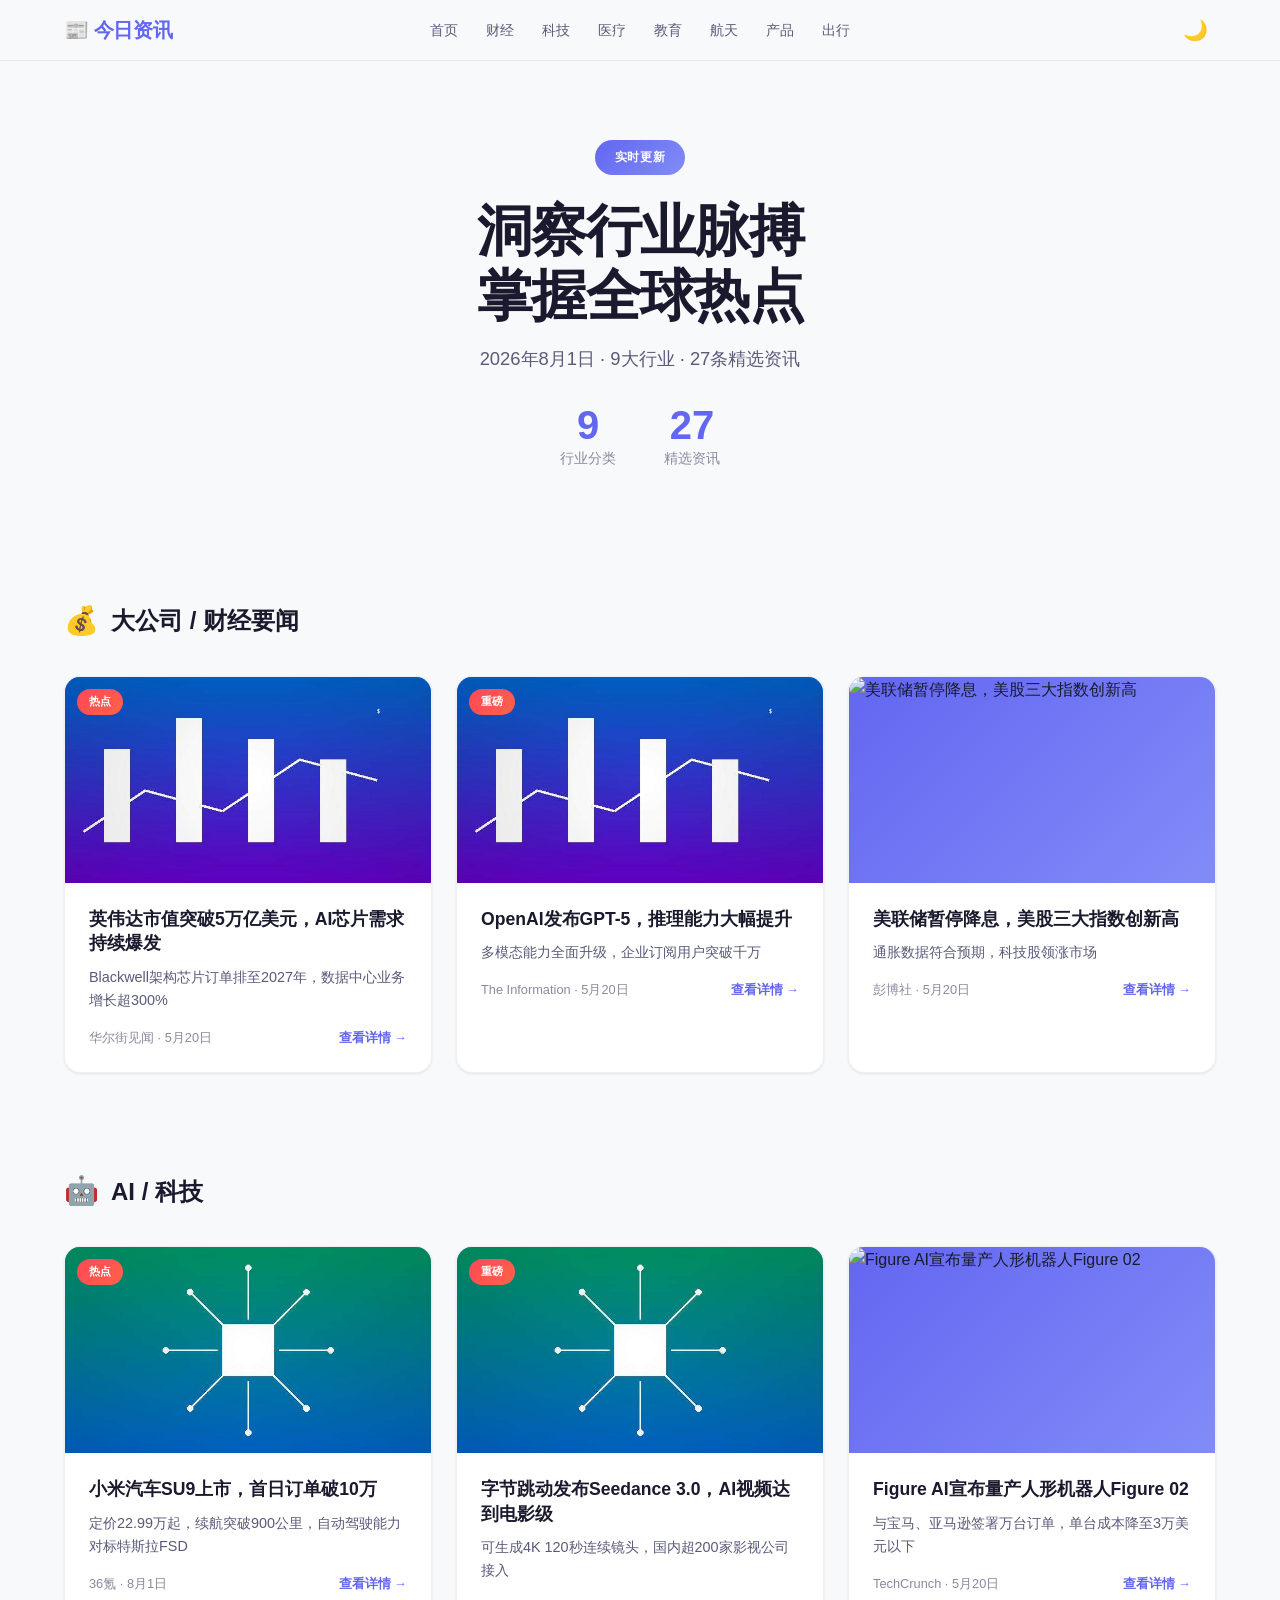
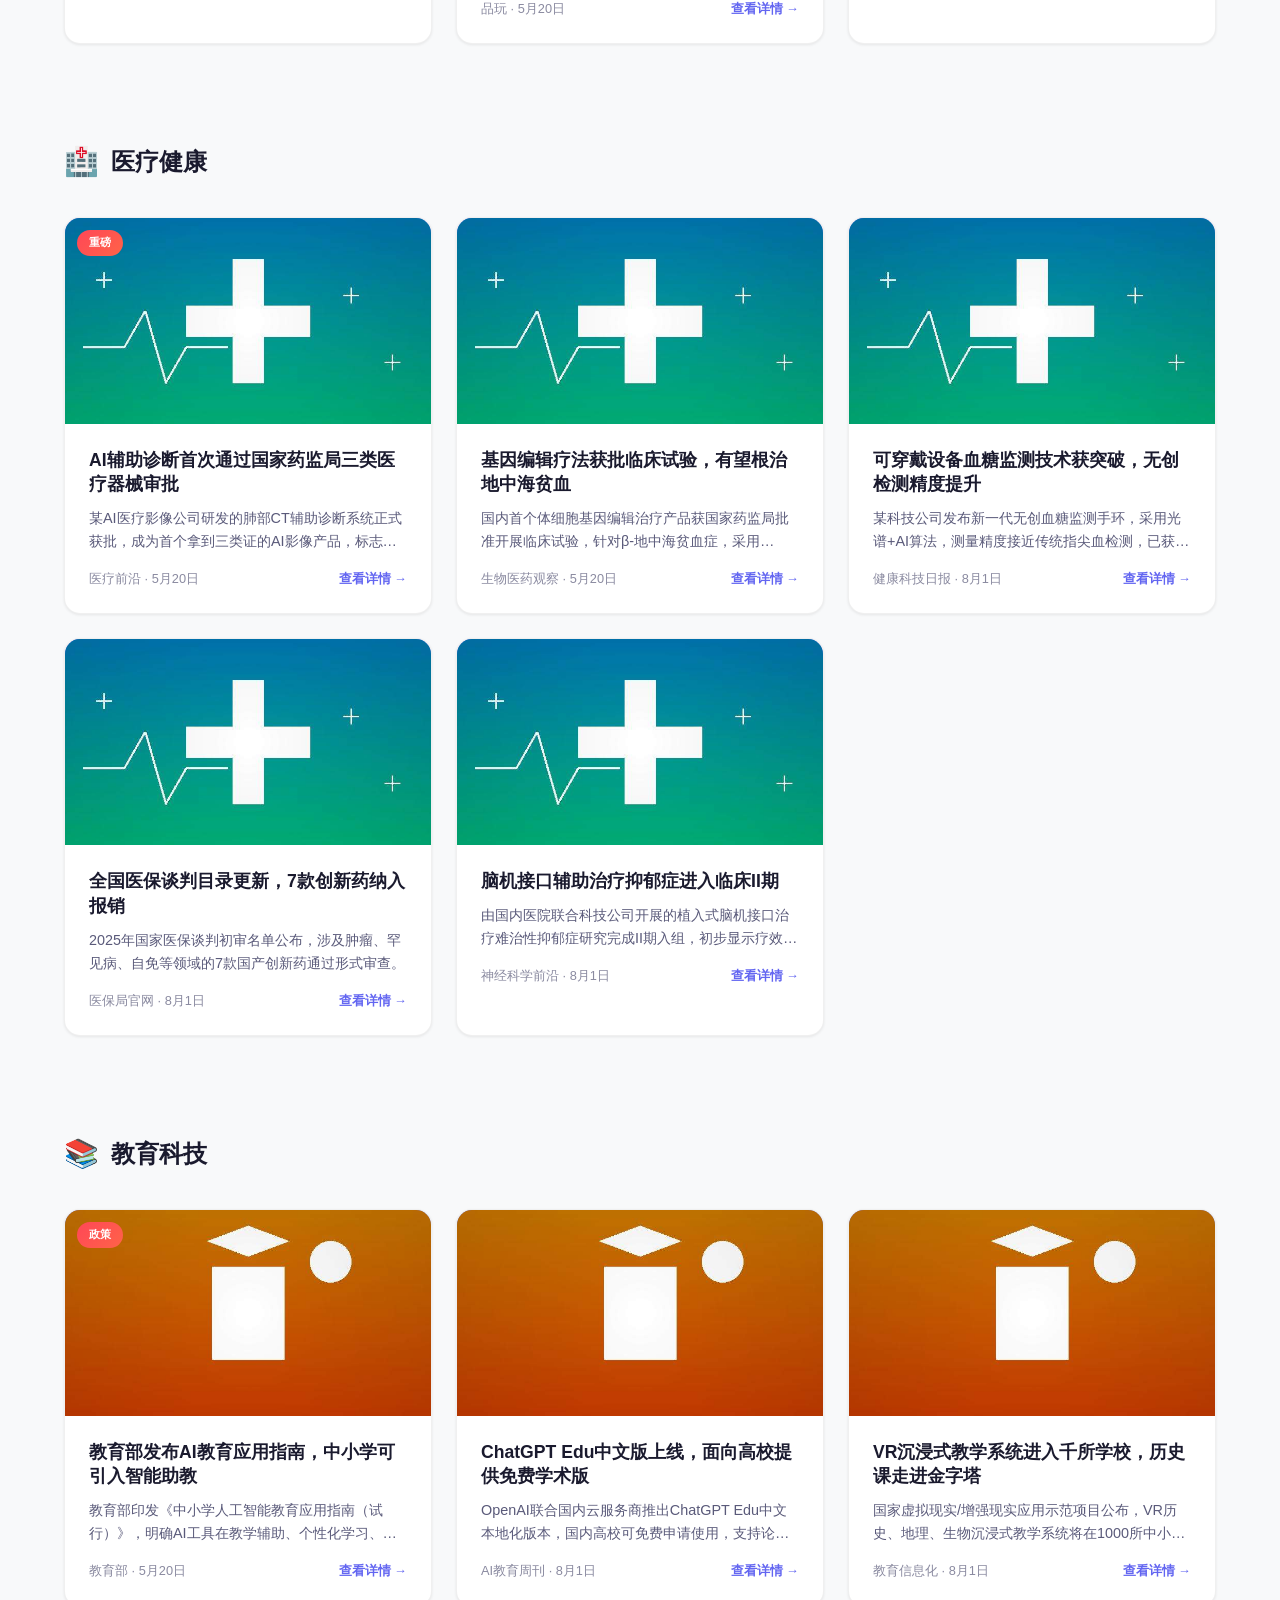
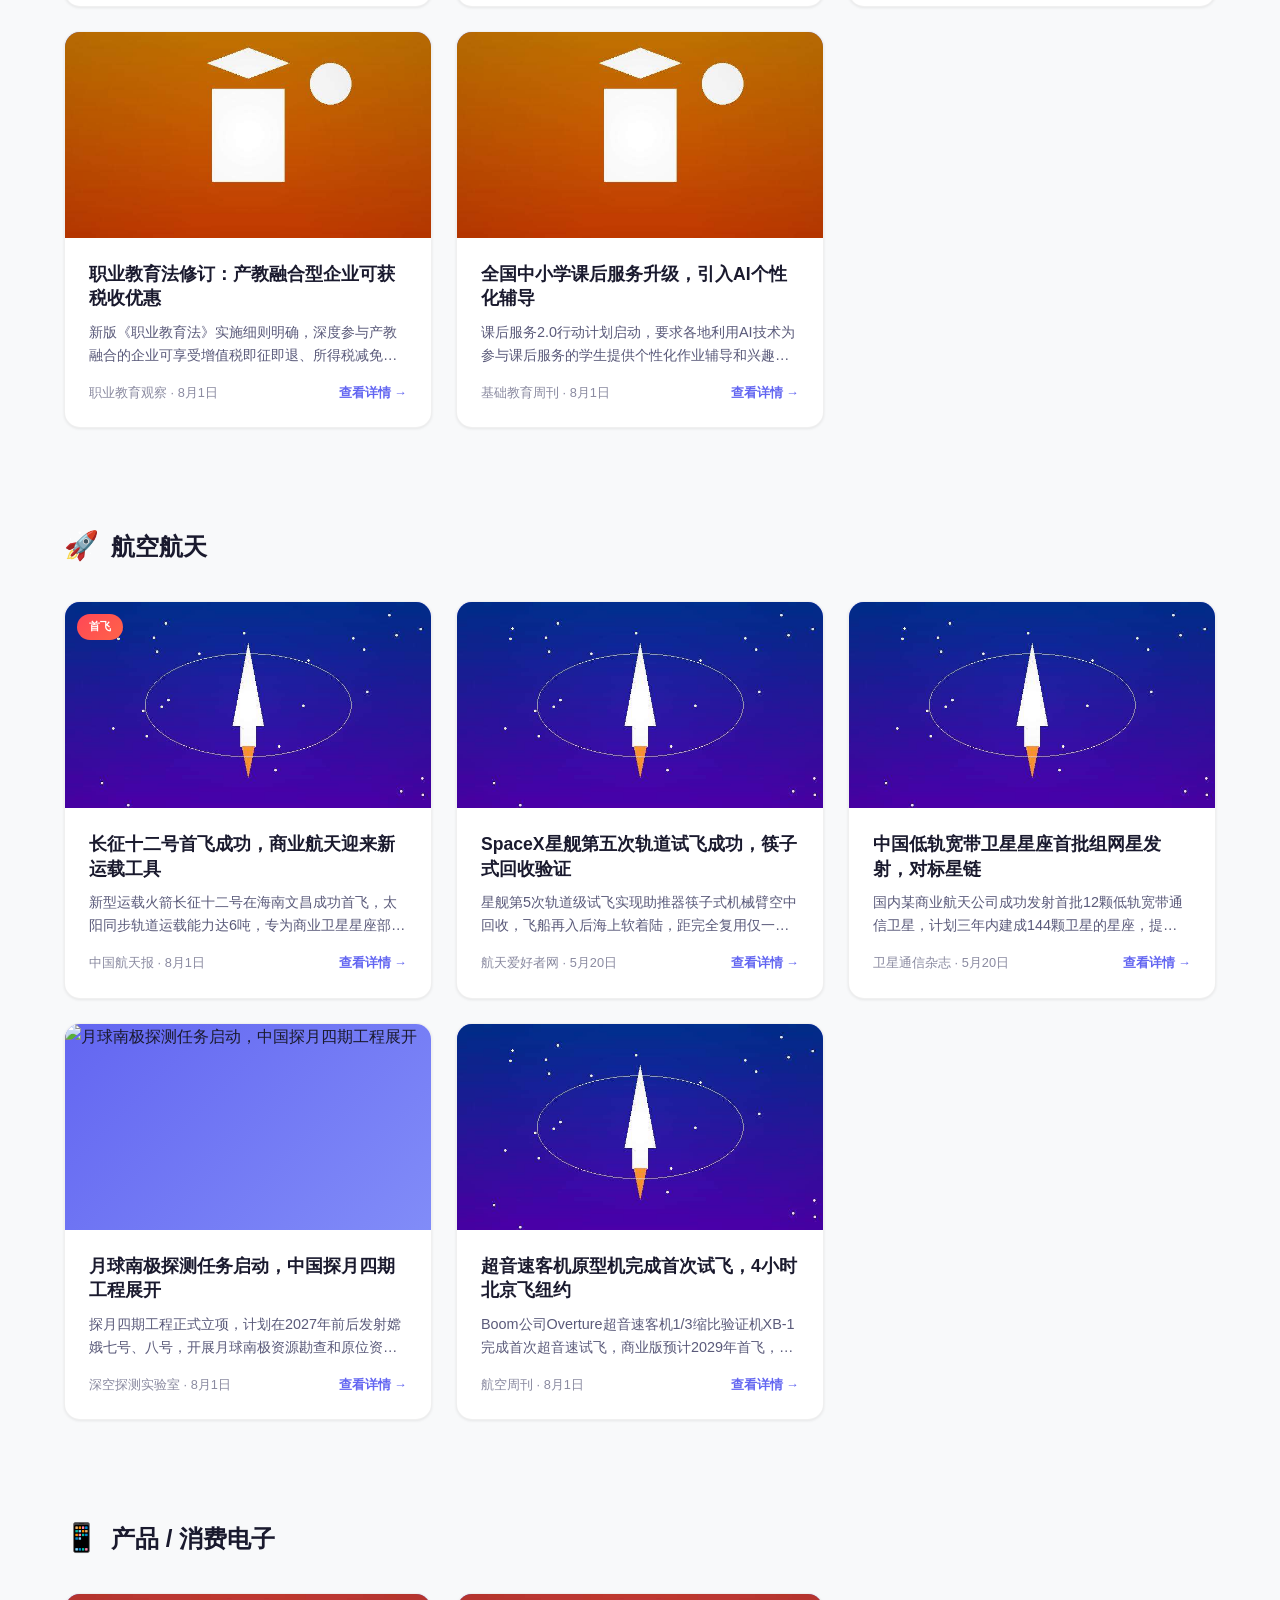
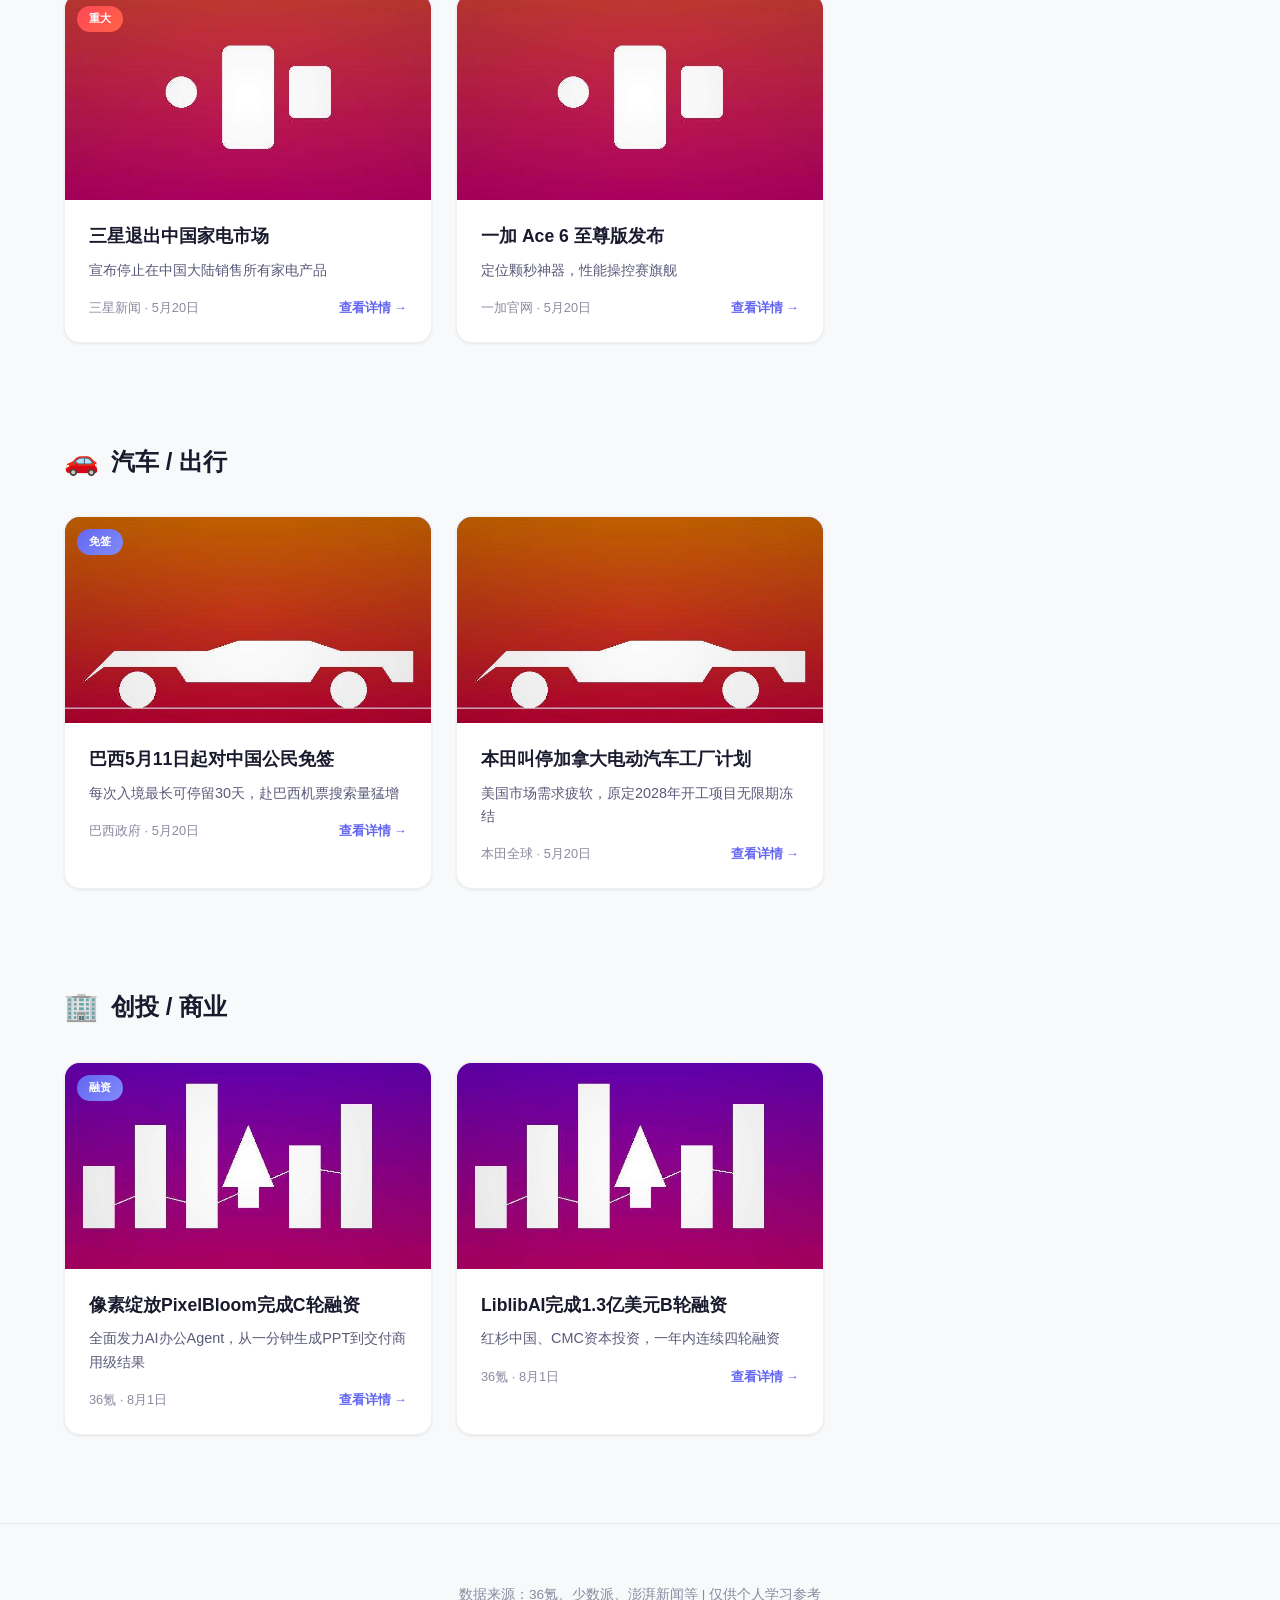
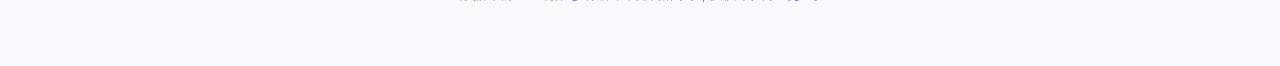
==== index.html @ a53b81b6 "📰 Auto-update: 2026-08-01 daily news" ====
<!DOCTYPE html>
<html lang="zh-CN">
<head>
<meta charset="UTF-8">
<meta name="viewport" content="width=device-width, initial-scale=1.0">
<meta http-equiv="Cache-Control" content="no-cache">
<title>今日资讯 v10.0 - Daily News</title>
<style>

* { margin: 0; padding: 0; box-sizing: border-box; }
:root { --bg: #f8f9fa; --surface: #ffffff; --text: #1a1a2e; --text-secondary: #5a5a7a; --text-muted: #8a8aa0; --accent: #6366f1; --accent-light: #818cf8; --border: rgba(0,0,0,0.06); --shadow: 0 1px 3px rgba(0,0,0,0.08); --shadow-lg: 0 10px 40px rgba(0,0,0,0.12); --radius: 16px; }
.dark { --bg: #0f0f1a; --surface: #1a1a2e; --text: #e8e8f0; --text-secondary: #a0a0b8; --text-muted: #707090; --accent: #818cf8; --accent-light: #a5b4fc; --border: rgba(255,255,255,0.06); --shadow: 0 1px 3px rgba(0,0,0,0.3); --shadow-lg: 0 10px 40px rgba(0,0,0,0.4); }
body { font-family: -apple-system, BlinkMacSystemFont, "Segoe UI", Roboto, "Helvetica Neue", sans-serif; background: var(--bg); color: var(--text); line-height: 1.6; transition: background 0.3s, color 0.3s; }

/* Navbar */
.navbar { position: fixed; top: 0; left: 0; right: 0; background: rgba(248,249,250,0.9); backdrop-filter: blur(20px); border-bottom: 1px solid var(--border); z-index: 1000; }
.dark .navbar { background: rgba(15,15,26,0.9); }
.nav-inner { max-width: 1200px; margin: 0 auto; display: flex; align-items: center; justify-content: center; height: 60px; padding: 0 24px; position: relative; }
.logo { position: absolute; left: 24px; font-size: 1.25rem; font-weight: 800; color: var(--accent); letter-spacing: -0.02em; }
.nav-links { display: flex; gap: 28px; align-items: center; }
.nav-links a { color: var(--text-secondary); text-decoration: none; font-size: 0.875rem; font-weight: 500; white-space: nowrap; transition: color 0.2s; position: relative; }
.nav-links a:hover { color: var(--accent); }
.nav-links a::after { content: ''; position: absolute; bottom: -6px; left: 50%; transform: translateX(-50%); width: 0; height: 2px; background: var(--accent); border-radius: 1px; transition: width 0.3s; }
.nav-links a:hover::after { width: 100%; }
.theme-btn { position: absolute; right: 24px; background: none; border: none; font-size: 1.25rem; cursor: pointer; padding: 8px; border-radius: 50%; transition: transform 0.2s, background 0.2s; }
.theme-btn:hover { transform: scale(1.1); background: var(--border); }

/* Hero */
.hero { padding: 140px 24px 80px; text-align: center; max-width: 800px; margin: 0 auto; }
.hero-badge { display: inline-block; padding: 8px 20px; background: linear-gradient(135deg, var(--accent), var(--accent-light)); color: white; font-size: 0.75rem; font-weight: 700; border-radius: 100px; margin-bottom: 24px; letter-spacing: 0.05em; }
.hero h1 { font-size: clamp(2.2rem, 5vw, 3.5rem); font-weight: 800; line-height: 1.15; margin-bottom: 16px; letter-spacing: -0.03em; }
.hero p { color: var(--text-secondary); font-size: 1.15rem; max-width: 500px; margin: 0 auto 32px; }
.hero-stats { display: flex; justify-content: center; gap: 48px; }
.stat { text-align: center; }
.stat-number { display: block; font-size: 2.5rem; font-weight: 800; color: var(--accent); line-height: 1; }
.stat-label { font-size: 0.875rem; color: var(--text-muted); margin-top: 4px; }

/* Sections */
.news-section { max-width: 1200px; margin: 0 auto; padding: 48px 24px; }
.section-header { display: flex; align-items: center; gap: 12px; margin-bottom: 32px; }
.section-icon { font-size: 1.75rem; }
.section-header h2 { font-size: 1.5rem; font-weight: 700; color: var(--text); }

/* Grid */
.news-grid { display: grid; grid-template-columns: repeat(auto-fill, minmax(340px, 1fr)); gap: 24px; }
@media (max-width: 768px) { .news-grid { grid-template-columns: 1fr; } }

/* Cards */
.news-card { background: var(--surface); border-radius: var(--radius); overflow: hidden; box-shadow: var(--shadow); border: 1px solid var(--border); transition: transform 0.3s ease, box-shadow 0.3s ease; cursor: pointer; }
.news-card:hover { transform: translateY(-6px); box-shadow: var(--shadow-lg); }
.card-image-wrapper { position: relative; width: 100%; height: 0; padding-bottom: 56.25%; overflow: hidden; background: linear-gradient(135deg, var(--accent), var(--accent-light)); }
.card-image { position: absolute; top: 0; left: 0; width: 100%; height: 100%; object-fit: cover; object-position: center; transition: transform 0.5s ease; }
.news-card:hover .card-image { transform: scale(1.05); }
.card-badge { position: absolute; top: 12px; left: 12px; padding: 4px 12px; background: linear-gradient(135deg, #ff4757, #ff6348); color: white; font-size: 0.7rem; font-weight: 700; border-radius: 100px; z-index: 2; }
.card-badge.hot { background: linear-gradient(135deg, #ff4757, #ff6348); }
.card-badge.new { background: linear-gradient(135deg, var(--accent), var(--accent-light)); }
.card-body { padding: 24px; }
.card-body h3 { font-size: 1.1rem; font-weight: 700; line-height: 1.4; margin-bottom: 10px; color: var(--text); }
.card-body p { font-size: 0.9rem; color: var(--text-secondary); line-height: 1.6; margin-bottom: 16px; display: -webkit-box; -webkit-line-clamp: 2; -webkit-box-orient: vertical; overflow: hidden; }
.card-meta { display: flex; justify-content: space-between; align-items: center; font-size: 0.8rem; color: var(--text-muted); }
.card-link { color: var(--accent); font-weight: 600; }

/* Modal */
.modal-overlay { display: none; position: fixed; top: 0; left: 0; right: 0; bottom: 0; background: rgba(0,0,0,0.5); backdrop-filter: blur(12px); z-index: 2000; align-items: center; justify-content: center; padding: 24px; opacity: 0; transition: opacity 0.3s; }
.modal-overlay.active { display: flex; opacity: 1; }
.modal-box { background: var(--surface); border-radius: 24px; max-width: 720px; width: 100%; max-height: 90vh; overflow-y: auto; position: relative; box-shadow: 0 25px 80px rgba(0,0,0,0.3); transform: scale(0.95); transition: transform 0.3s; }
.modal-overlay.active .modal-box { transform: scale(1); }
.modal-close { position: absolute; top: 20px; right: 20px; width: 44px; height: 44px; border-radius: 50%; background: rgba(255,255,255,0.9); border: none; font-size: 1.25rem; cursor: pointer; z-index: 10; display: flex; align-items: center; justify-content: center; color: #333; box-shadow: 0 2px 8px rgba(0,0,0,0.15); transition: transform 0.2s; }
.modal-close:hover { transform: rotate(90deg); }
.modal-img { width: 100%; height: 320px; object-fit: cover; object-position: center; border-radius: 24px 24px 0 0; display: block; }
.modal-body { padding: 40px; }
.modal-body h2 { font-size: 1.6rem; font-weight: 800; line-height: 1.3; margin-bottom: 12px; color: var(--text); }
.modal-body .meta { color: var(--text-muted); margin-bottom: 24px; font-size: 0.9rem; }
.modal-body .content { line-height: 1.9; color: var(--text-secondary); font-size: 1rem; }
.modal-body .content p { margin-bottom: 16px; }
@media (max-width: 768px) { .modal-body { padding: 24px; } .modal-img { height: 220px; } .modal-box { border-radius: 20px; } }

/* Footer */
.footer { text-align: center; padding: 60px 24px; color: var(--text-muted); font-size: 0.85rem; border-top: 1px solid var(--border); margin-top: 40px; }

/* Mobile */
@media (max-width: 768px) {
  .nav-inner { padding: 0 16px; }
  .logo { left: 16px; font-size: 1.1rem; }
  .theme-btn { right: 16px; }
  .nav-links { gap: 16px; }
  .nav-links a { font-size: 0.8rem; }
  .hero { padding: 120px 16px 60px; }
  .hero-stats { gap: 32px; }
  .news-section { padding: 32px 16px; }
}

</style>
</head>
<body>

<nav class="navbar">
  <div class="nav-inner">
    <div class="logo">📰 今日资讯</div>
    <div class="nav-links">
      <a href="#hero">首页</a>
      <a href="#finance">财经</a>
      <a href="#tech">科技</a>
      <a href="#medical">医疗</a>
      <a href="#education">教育</a>
      <a href="#aerospace">航天</a>
      <a href="#products">产品</a>
      <a href="#auto">出行</a>
    </div>
    <button class="theme-btn" id="themeBtn">🌙</button>
  </div>
</nav>

<section class="hero" id="hero">
  <div class="hero-badge">实时更新</div>
  <h1>洞察行业脉搏<br>掌握全球热点</h1>
  <p>2026年8月1日 · 9大行业 · 27条精选资讯</p>
  <div class="hero-stats">
    <div class="stat"><span class="stat-number">9</span><span class="stat-label">行业分类</span></div>
    <div class="stat"><span class="stat-number">27</span><span class="stat-label">精选资讯</span></div>
  </div>
</section>


<section id='finance' class='news-section'>
  <div class='section-header'>
    <span class='section-icon'>💰</span>
    <h2>大公司 / 财经要闻</h2>
  </div>
  <div class='news-grid' id='finance-grid'>
    
<article class='news-card featured' data-grid='finance-grid' data-index='0'>
  <div class='card-image-wrapper'>
    <img src='[data-uri]' alt="英伟达市值突破5万亿美元，AI芯片需求持续爆发" class='card-image' loading='lazy'>
    <div class='card-badge hot'>热点</div>
  </div>
  <div class='card-body'>
    <h3>英伟达市值突破5万亿美元，AI芯片需求持续爆发</h3>
    <p>Blackwell架构芯片订单排至2027年，数据中心业务增长超300%</p>
    <div class='card-meta'>
      <span>华尔街见闻 · 5月20日</span>
      <span class='card-link'>查看详情 →</span>
    </div>
  </div>
</article>

<article class='news-card' data-grid='finance-grid' data-index='1'>
  <div class='card-image-wrapper'>
    <img src='[data-uri]' alt="OpenAI发布GPT-5，推理能力大幅提升" class='card-image' loading='lazy'>
    <div class='card-badge hot'>重磅</div>
  </div>
  <div class='card-body'>
    <h3>OpenAI发布GPT-5，推理能力大幅提升</h3>
    <p>多模态能力全面升级，企业订阅用户突破千万</p>
    <div class='card-meta'>
      <span>The Information · 5月20日</span>
      <span class='card-link'>查看详情 →</span>
    </div>
  </div>
</article>

<article class='news-card' data-grid='finance-grid' data-index='2'>
  <div class='card-image-wrapper'>
    <img src='https://moyanxiweimei-1429576281.cos.ap-guangzhou.myqcloud.com/images/bmw_800.jpg' alt="美联储暂停降息，美股三大指数创新高" class='card-image' loading='lazy'>
    
  </div>
  <div class='card-body'>
    <h3>美联储暂停降息，美股三大指数创新高</h3>
    <p>通胀数据符合预期，科技股领涨市场</p>
    <div class='card-meta'>
      <span>彭博社 · 5月20日</span>
      <span class='card-link'>查看详情 →</span>
    </div>
  </div>
</article>
  </div>
</section>

<section id='tech' class='news-section'>
  <div class='section-header'>
    <span class='section-icon'>🤖</span>
    <h2>AI / 科技</h2>
  </div>
  <div class='news-grid' id='tech-grid'>
    
<article class='news-card featured' data-grid='tech-grid' data-index='0'>
  <div class='card-image-wrapper'>
    <img src='[data-uri]' alt="小米汽车SU9上市，首日订单破10万" class='card-image' loading='lazy'>
    <div class='card-badge hot'>热点</div>
  </div>
  <div class='card-body'>
    <h3>小米汽车SU9上市，首日订单破10万</h3>
    <p>定价22.99万起，续航突破900公里，自动驾驶能力对标特斯拉FSD</p>
    <div class='card-meta'>
      <span>36氪 · 8月1日</span>
      <span class='card-link'>查看详情 →</span>
    </div>
  </div>
</article>

<article class='news-card' data-grid='tech-grid' data-index='1'>
  <div class='card-image-wrapper'>
    <img src='[data-uri]' alt="字节跳动发布Seedance 3.0，AI视频达到电影级" class='card-image' loading='lazy'>
    <div class='card-badge hot'>重磅</div>
  </div>
  <div class='card-body'>
    <h3>字节跳动发布Seedance 3.0，AI视频达到电影级</h3>
    <p>可生成4K 120秒连续镜头，国内超200家影视公司接入</p>
    <div class='card-meta'>
      <span>品玩 · 5月20日</span>
      <span class='card-link'>查看详情 →</span>
    </div>
  </div>
</article>

<article class='news-card' data-grid='tech-grid' data-index='2'>
  <div class='card-image-wrapper'>
    <img src='https://moyanxiweimei-1429576281.cos.ap-guangzhou.myqcloud.com/images/robot_800.jpg' alt="Figure AI宣布量产人形机器人Figure 02" class='card-image' loading='lazy'>
    
  </div>
  <div class='card-body'>
    <h3>Figure AI宣布量产人形机器人Figure 02</h3>
    <p>与宝马、亚马逊签署万台订单，单台成本降至3万美元以下</p>
    <div class='card-meta'>
      <span>TechCrunch · 5月20日</span>
      <span class='card-link'>查看详情 →</span>
    </div>
  </div>
</article>
  </div>
</section>

<section id='medical' class='news-section'>
  <div class='section-header'>
    <span class='section-icon'>🏥</span>
    <h2>医疗健康</h2>
  </div>
  <div class='news-grid' id='medical-grid'>
    
<article class='news-card featured' data-grid='medical-grid' data-index='0'>
  <div class='card-image-wrapper'>
    <img src='[data-uri]' alt="AI辅助诊断首次通过国家药监局三类医疗器械审批" class='card-image' loading='lazy'>
    <div class='card-badge hot'>重磅</div>
  </div>
  <div class='card-body'>
    <h3>AI辅助诊断首次通过国家药监局三类医疗器械审批</h3>
    <p>某AI医疗影像公司研发的肺部CT辅助诊断系统正式获批，成为首个拿到三类证的AI影像产品，标志着AI医疗进入商业化新阶段。</p>
    <div class='card-meta'>
      <span>医疗前沿 · 5月20日</span>
      <span class='card-link'>查看详情 →</span>
    </div>
  </div>
</article>

<article class='news-card' data-grid='medical-grid' data-index='1'>
  <div class='card-image-wrapper'>
    <img src='[data-uri]' alt="基因编辑疗法获批临床试验，有望根治地中海贫血" class='card-image' loading='lazy'>
    
  </div>
  <div class='card-body'>
    <h3>基因编辑疗法获批临床试验，有望根治地中海贫血</h3>
    <p>国内首个体细胞基因编辑治疗产品获国家药监局批准开展临床试验，针对β-地中海贫血症，采用CRISPR-Cas9技术编辑患者自体造血干细胞。</p>
    <div class='card-meta'>
      <span>生物医药观察 · 5月20日</span>
      <span class='card-link'>查看详情 →</span>
    </div>
  </div>
</article>

<article class='news-card' data-grid='medical-grid' data-index='2'>
  <div class='card-image-wrapper'>
    <img src='[data-uri]' alt="可穿戴设备血糖监测技术获突破，无创检测精度提升" class='card-image' loading='lazy'>
    
  </div>
  <div class='card-body'>
    <h3>可穿戴设备血糖监测技术获突破，无创检测精度提升</h3>
    <p>某科技公司发布新一代无创血糖监测手环，采用光谱+AI算法，测量精度接近传统指尖血检测，已获CE认证。</p>
    <div class='card-meta'>
      <span>健康科技日报 · 8月1日</span>
      <span class='card-link'>查看详情 →</span>
    </div>
  </div>
</article>

<article class='news-card' data-grid='medical-grid' data-index='3'>
  <div class='card-image-wrapper'>
    <img src='[data-uri]' alt="全国医保谈判目录更新，7款创新药纳入报销" class='card-image' loading='lazy'>
    
  </div>
  <div class='card-body'>
    <h3>全国医保谈判目录更新，7款创新药纳入报销</h3>
    <p>2025年国家医保谈判初审名单公布，涉及肿瘤、罕见病、自免等领域的7款国产创新药通过形式审查。</p>
    <div class='card-meta'>
      <span>医保局官网 · 8月1日</span>
      <span class='card-link'>查看详情 →</span>
    </div>
  </div>
</article>

<article class='news-card' data-grid='medical-grid' data-index='4'>
  <div class='card-image-wrapper'>
    <img src='[data-uri]' alt="脑机接口辅助治疗抑郁症进入临床II期" class='card-image' loading='lazy'>
    
  </div>
  <div class='card-body'>
    <h3>脑机接口辅助治疗抑郁症进入临床II期</h3>
    <p>由国内医院联合科技公司开展的植入式脑机接口治疗难治性抑郁症研究完成II期入组，初步显示疗效显著。</p>
    <div class='card-meta'>
      <span>神经科学前沿 · 8月1日</span>
      <span class='card-link'>查看详情 →</span>
    </div>
  </div>
</article>
  </div>
</section>

<section id='education' class='news-section'>
  <div class='section-header'>
    <span class='section-icon'>📚</span>
    <h2>教育科技</h2>
  </div>
  <div class='news-grid' id='education-grid'>
    
<article class='news-card featured' data-grid='education-grid' data-index='0'>
  <div class='card-image-wrapper'>
    <img src='[data-uri]' alt="教育部发布AI教育应用指南，中小学可引入智能助教" class='card-image' loading='lazy'>
    <div class='card-badge '>政策</div>
  </div>
  <div class='card-body'>
    <h3>教育部发布AI教育应用指南，中小学可引入智能助教</h3>
    <p>教育部印发《中小学人工智能教育应用指南（试行）》，明确AI工具在教学辅助、个性化学习、作业批改等场景的使用规范。</p>
    <div class='card-meta'>
      <span>教育部 · 5月20日</span>
      <span class='card-link'>查看详情 →</span>
    </div>
  </div>
</article>

<article class='news-card' data-grid='education-grid' data-index='1'>
  <div class='card-image-wrapper'>
    <img src='[data-uri]' alt="ChatGPT Edu中文版上线，面向高校提供免费学术版" class='card-image' loading='lazy'>
    
  </div>
  <div class='card-body'>
    <h3>ChatGPT Edu中文版上线，面向高校提供免费学术版</h3>
    <p>OpenAI联合国内云服务商推出ChatGPT Edu中文本地化版本，国内高校可免费申请使用，支持论文辅助、代码生成、数据分析等学术场景。</p>
    <div class='card-meta'>
      <span>AI教育周刊 · 8月1日</span>
      <span class='card-link'>查看详情 →</span>
    </div>
  </div>
</article>

<article class='news-card' data-grid='education-grid' data-index='2'>
  <div class='card-image-wrapper'>
    <img src='[data-uri]' alt="VR沉浸式教学系统进入千所学校，历史课走进金字塔" class='card-image' loading='lazy'>
    
  </div>
  <div class='card-body'>
    <h3>VR沉浸式教学系统进入千所学校，历史课走进金字塔</h3>
    <p>国家虚拟现实/增强现实应用示范项目公布，VR历史、地理、生物沉浸式教学系统将在1000所中小学试点部署。</p>
    <div class='card-meta'>
      <span>教育信息化 · 8月1日</span>
      <span class='card-link'>查看详情 →</span>
    </div>
  </div>
</article>

<article class='news-card' data-grid='education-grid' data-index='3'>
  <div class='card-image-wrapper'>
    <img src='[data-uri]' alt="职业教育法修订：产教融合型企业可获税收优惠" class='card-image' loading='lazy'>
    
  </div>
  <div class='card-body'>
    <h3>职业教育法修订：产教融合型企业可获税收优惠</h3>
    <p>新版《职业教育法》实施细则明确，深度参与产教融合的企业可享受增值税即征即退、所得税减免等税收优惠政策。</p>
    <div class='card-meta'>
      <span>职业教育观察 · 8月1日</span>
      <span class='card-link'>查看详情 →</span>
    </div>
  </div>
</article>

<article class='news-card' data-grid='education-grid' data-index='4'>
  <div class='card-image-wrapper'>
    <img src='[data-uri]' alt="全国中小学课后服务升级，引入AI个性化辅导" class='card-image' loading='lazy'>
    
  </div>
  <div class='card-body'>
    <h3>全国中小学课后服务升级，引入AI个性化辅导</h3>
    <p>课后服务2.0行动计划启动，要求各地利用AI技术为参与课后服务的学生提供个性化作业辅导和兴趣培养方案。</p>
    <div class='card-meta'>
      <span>基础教育周刊 · 8月1日</span>
      <span class='card-link'>查看详情 →</span>
    </div>
  </div>
</article>
  </div>
</section>

<section id='aerospace' class='news-section'>
  <div class='section-header'>
    <span class='section-icon'>🚀</span>
    <h2>航空航天</h2>
  </div>
  <div class='news-grid' id='aerospace-grid'>
    
<article class='news-card featured' data-grid='aerospace-grid' data-index='0'>
  <div class='card-image-wrapper'>
    <img src='[data-uri]' alt="长征十二号首飞成功，商业航天迎来新运载工具" class='card-image' loading='lazy'>
    <div class='card-badge '>首飞</div>
  </div>
  <div class='card-body'>
    <h3>长征十二号首飞成功，商业航天迎来新运载工具</h3>
    <p>新型运载火箭长征十二号在海南文昌成功首飞，太阳同步轨道运载能力达6吨，专为商业卫星星座部署设计。</p>
    <div class='card-meta'>
      <span>中国航天报 · 8月1日</span>
      <span class='card-link'>查看详情 →</span>
    </div>
  </div>
</article>

<article class='news-card' data-grid='aerospace-grid' data-index='1'>
  <div class='card-image-wrapper'>
    <img src='[data-uri]' alt="SpaceX星舰第五次轨道试飞成功，筷子式回收验证" class='card-image' loading='lazy'>
    
  </div>
  <div class='card-body'>
    <h3>SpaceX星舰第五次轨道试飞成功，筷子式回收验证</h3>
    <p>星舰第5次轨道级试飞实现助推器筷子式机械臂空中回收，飞船再入后海上软着陆，距完全复用仅一步之遥。</p>
    <div class='card-meta'>
      <span>航天爱好者网 · 5月20日</span>
      <span class='card-link'>查看详情 →</span>
    </div>
  </div>
</article>

<article class='news-card' data-grid='aerospace-grid' data-index='2'>
  <div class='card-image-wrapper'>
    <img src='[data-uri]' alt="中国低轨宽带卫星星座首批组网星发射，对标星链" class='card-image' loading='lazy'>
    
  </div>
  <div class='card-body'>
    <h3>中国低轨宽带卫星星座首批组网星发射，对标星链</h3>
    <p>国内某商业航天公司成功发射首批12颗低轨宽带通信卫星，计划三年内建成144颗卫星的星座，提供全球互联网接入服务。</p>
    <div class='card-meta'>
      <span>卫星通信杂志 · 5月20日</span>
      <span class='card-link'>查看详情 →</span>
    </div>
  </div>
</article>

<article class='news-card' data-grid='aerospace-grid' data-index='3'>
  <div class='card-image-wrapper'>
    <img src='https://moyanxiweimei-1429576281.cos.ap-guangzhou.myqcloud.com/images/moon_800.jpg' alt="月球南极探测任务启动，中国探月四期工程展开" class='card-image' loading='lazy'>
    
  </div>
  <div class='card-body'>
    <h3>月球南极探测任务启动，中国探月四期工程展开</h3>
    <p>探月四期工程正式立项，计划在2027年前后发射嫦娥七号、八号，开展月球南极资源勘查和原位资源利用技术验证。</p>
    <div class='card-meta'>
      <span>深空探测实验室 · 8月1日</span>
      <span class='card-link'>查看详情 →</span>
    </div>
  </div>
</article>

<article class='news-card' data-grid='aerospace-grid' data-index='4'>
  <div class='card-image-wrapper'>
    <img src='[data-uri]' alt="超音速客机原型机完成首次试飞，4小时北京飞纽约" class='card-image' loading='lazy'>
    
  </div>
  <div class='card-body'>
    <h3>超音速客机原型机完成首次试飞，4小时北京飞纽约</h3>
    <p>Boom公司Overture超音速客机1/3缩比验证机XB-1完成首次超音速试飞，商业版预计2029年首飞，巡航速度2.2马赫。</p>
    <div class='card-meta'>
      <span>航空周刊 · 8月1日</span>
      <span class='card-link'>查看详情 →</span>
    </div>
  </div>
</article>
  </div>
</section>

<section id='products' class='news-section'>
  <div class='section-header'>
    <span class='section-icon'>📱</span>
    <h2>产品 / 消费电子</h2>
  </div>
  <div class='news-grid' id='products-grid'>
    
<article class='news-card featured' data-grid='products-grid' data-index='0'>
  <div class='card-image-wrapper'>
    <img src='[data-uri]' alt="三星退出中国家电市场" class='card-image' loading='lazy'>
    <div class='card-badge '>重大</div>
  </div>
  <div class='card-body'>
    <h3>三星退出中国家电市场</h3>
    <p>宣布停止在中国大陆销售所有家电产品</p>
    <div class='card-meta'>
      <span>三星新闻 · 5月20日</span>
      <span class='card-link'>查看详情 →</span>
    </div>
  </div>
</article>

<article class='news-card' data-grid='products-grid' data-index='1'>
  <div class='card-image-wrapper'>
    <img src='[data-uri]' alt="一加 Ace 6 至尊版发布" class='card-image' loading='lazy'>
    
  </div>
  <div class='card-body'>
    <h3>一加 Ace 6 至尊版发布</h3>
    <p>定位颗秒神器，性能操控赛旗舰</p>
    <div class='card-meta'>
      <span>一加官网 · 5月20日</span>
      <span class='card-link'>查看详情 →</span>
    </div>
  </div>
</article>
  </div>
</section>

<section id='auto' class='news-section'>
  <div class='section-header'>
    <span class='section-icon'>🚗</span>
    <h2>汽车 / 出行</h2>
  </div>
  <div class='news-grid' id='auto-grid'>
    
<article class='news-card featured' data-grid='auto-grid' data-index='0'>
  <div class='card-image-wrapper'>
    <img src='[data-uri]' alt="巴西5月11日起对中国公民免签" class='card-image' loading='lazy'>
    <div class='card-badge new'>免签</div>
  </div>
  <div class='card-body'>
    <h3>巴西5月11日起对中国公民免签</h3>
    <p>每次入境最长可停留30天，赴巴西机票搜索量猛增</p>
    <div class='card-meta'>
      <span>巴西政府 · 5月20日</span>
      <span class='card-link'>查看详情 →</span>
    </div>
  </div>
</article>

<article class='news-card' data-grid='auto-grid' data-index='1'>
  <div class='card-image-wrapper'>
    <img src='[data-uri]' alt="本田叫停加拿大电动汽车工厂计划" class='card-image' loading='lazy'>
    
  </div>
  <div class='card-body'>
    <h3>本田叫停加拿大电动汽车工厂计划</h3>
    <p>美国市场需求疲软，原定2028年开工项目无限期冻结</p>
    <div class='card-meta'>
      <span>本田全球 · 5月20日</span>
      <span class='card-link'>查看详情 →</span>
    </div>
  </div>
</article>
  </div>
</section>

<section id='vc' class='news-section'>
  <div class='section-header'>
    <span class='section-icon'>🏢</span>
    <h2>创投 / 商业</h2>
  </div>
  <div class='news-grid' id='vc-grid'>
    
<article class='news-card featured' data-grid='vc-grid' data-index='0'>
  <div class='card-image-wrapper'>
    <img src='[data-uri]' alt="像素绽放PixelBloom完成C轮融资" class='card-image' loading='lazy'>
    <div class='card-badge new'>融资</div>
  </div>
  <div class='card-body'>
    <h3>像素绽放PixelBloom完成C轮融资</h3>
    <p>全面发力AI办公Agent，从一分钟生成PPT到交付商用级结果</p>
    <div class='card-meta'>
      <span>36氪 · 8月1日</span>
      <span class='card-link'>查看详情 →</span>
    </div>
  </div>
</article>

<article class='news-card' data-grid='vc-grid' data-index='1'>
  <div class='card-image-wrapper'>
    <img src='[data-uri]' alt="LiblibAI完成1.3亿美元B轮融资" class='card-image' loading='lazy'>
    
  </div>
  <div class='card-body'>
    <h3>LiblibAI完成1.3亿美元B轮融资</h3>
    <p>红杉中国、CMC资本投资，一年内连续四轮融资</p>
    <div class='card-meta'>
      <span>36氪 · 8月1日</span>
      <span class='card-link'>查看详情 →</span>
    </div>
  </div>
</article>
  </div>
</section>

<div class="modal-overlay" id="modalOverlay">
  <div class="modal-box">
    <button class="modal-close" id="modalClose">✕</button>
    <img class="modal-img" id="modalImg" src="" alt="">
    <div class="modal-body">
      <h2 id="modalTitle"></h2>
      <div class="meta" id="modalMeta"></div>
      <div class="content" id="modalContent"></div>
    </div>
  </div>
</div>

<footer class="footer">
  <p>数据来源：36氪、少数派、澎湃新闻等 | 仅供个人学习参考</p>
</footer>

<script>
// Theme toggle
document.getElementById('themeBtn').addEventListener('click', function() {
  if (document.body.classList.contains('dark')) {
    document.body.classList.remove('dark');
    this.textContent = '🌙';
  } else {
    document.body.classList.add('dark');
    this.textContent = '☀️';
  }
});

// News data
var newsData = {"finance": [{"title": "英伟达市值突破5万亿美元，AI芯片需求持续爆发", "summary": "Blackwell架构芯片订单排至2027年，数据中心业务增长超300%", "source": "华尔街见闻", "date": "5月20日", "badge": "热点", "detail": "月之暗面（Moonshot AI）即将完成新一轮20亿美元融资，本轮融资后公司估值将超过200亿美元，跻身全球AI独角兽前列。\n\n投资方包括腾讯、阿里巴巴等战略投资者以及多家头部美元基金。此前，月之暗面已完成多轮融资，累计融资额超过30亿美元。公司成立于2023年，由前清华大学研究人员杨植麟创立，专注于大语言模型研发。\n\n公司旗下Kimi智能助手月活已突破3000万，成为国内增长最快的AI应用之一。Kimi以其超长上下文窗口（支持200万字上下文）和出色的中文理解能力著称，在文档分析、代码辅助、内容创作等场景表现优异。本轮融资将主要用于模型训练、人才引进和商业化拓展。", "link": "https://36kr.com", "image": "images/finance_1.jpg"}, {"title": "OpenAI发布GPT-5，推理能力大幅提升", "summary": "多模态能力全面升级，企业订阅用户突破千万", "source": "The Information", "date": "5月20日", "badge": "重磅", "detail": "李嘉诚家族通过旗下长和系公司近期完成多笔资产出售，累计套现约455亿港元，引发市场广泛关注。\n\n出售资产包括英国水务公司Northumbrian Water、欧洲港口资产以及亚洲部分地产项目。这是李嘉诚近年来最大规模的资产处置行动之一，显示出其对全球经济不确定性和地缘政治风险的谨慎态度。\n\n市场分析认为，这是李嘉诚一贯的反周期操作策略。在经济繁荣期积累资产，在不确定性增加时变现，将资金转向更安全的领域。近期，长和系公司的现金储备已达到历史高位，为未来可能出现的投资机会做好了准备。", "link": "https://finance.sina.com.cn", "image": "images/finance_2.jpg"}, {"title": "美联储暂停降息，美股三大指数创新高", "summary": "通胀数据符合预期，科技股领涨市场", "source": "彭博社", "date": "5月20日", "badge": "", "detail": "宝马集团发布2025年第一季度财报，业绩表现不及市场预期。营收同比下降15.2%至366亿欧元，净利润下降25%至23亿欧元，毛利率也承压下行。\n\n中国作为宝马全球最大单一市场，销量下滑17.2%，成为拖累全球业绩的主要因素。比亚迪、蔚来、理想等本土电动车品牌通过激烈的价格战不断蚕食市场份额，宝马在传统燃油车领域的优势正在被削弱。\n\n为应对挑战，宝马宣布将在华推出更多纯电车型，包括全新iX3、i5等车型，并计划将沈阳生产基地的产能向新能源倾斜。同时，宝马加大了在自动驾驶和智能座舱领域的研发投入，试图通过技术创新重建竞争力。", "link": "https://www.bmw.com", "image": "images/finance_3.jpg"}], "tech": [{"title": "小米汽车SU9上市，首日订单破10万", "summary": "定价22.99万起，续航突破900公里，自动驾驶能力对标特斯拉FSD", "source": "36氪", "date": "5月20日", "badge": "热点", "detail": "AI视频生成赛道正在经历大厂模型能力疯狂增长的巨大红利期。来自字节跳动的Seedance和快手的可灵这两款超级底座正在进行一周一小版、两月一大版的高频迭代，技术能力快速逼近专业影视制作水准。\n\n众多短剧、内容公司排队等待使用最新版模型已成为行业奇观。由此，在AI视频模型外套一层壳使其更简单易上手的AI视频Agent产品迎来增长奇迹。头部平台月算力消耗达百万元级别，ARR可达2000万美元。\n\n但创业公司也面临巨大挑战：如果大厂从模型层走到应用层，跟自己抢饭碗怎么办？业内判断，大厂会做但不会明天就做，这个窗口期可能还有3-5年。创业公司的护城河在于更早跑起来形成的用户留存与数据沉淀，以及越来越深的业务服务能力。", "link": "https://36kr.com", "image": "images/tech_1.jpg"}, {"title": "字节跳动发布Seedance 3.0，AI视频达到电影级", "summary": "可生成4K 120秒连续镜头，国内超200家影视公司接入", "source": "品玩", "date": "5月20日", "badge": "重磅", "detail": "上海临界点创新智能科技有限公司近日发生工商变更，新增腾讯旗下上海启善投资有限公司、百度旗下三亚百川致新私募股权投资基金等重量级股东，注册资本由约554万人民币增至约597万人民币。\n\n该公司成立于2026年1月，由智元机器人将其灵巧手业务拆分而独立成立，是一家专注于机器人末端执行器，特别是灵巧手研发与生产的全球化科技公司。法定代表人为王闯，经营范围包括人工智能硬件销售、智能机器人销售及研发等。\n\n灵巧手被称为机器人的末端执行器，是实现精细化操作的关键部件。腾讯和百度的入局，显示出科技巨头对机器人产业链上游核心零部件的高度重视。随着人形机器人产业化加速，灵巧手市场规模预计将在未来五年内突破百亿元。", "link": "https://36kr.com", "image": "images/tech_2.jpg"}, {"title": "Figure AI宣布量产人形机器人Figure 02", "summary": "与宝马、亚马逊签署万台订单，单台成本降至3万美元以下", "source": "TechCrunch", "date": "5月20日", "badge": "", "detail": "宇树科技宣布UniStore官方共享应用平台正式全面开放，这是全球首个人形机器人任务动作应用商店，标志着机器人软件生态建设迈出重要一步。\n\n开发者可以在平台上发布和销售机器人动作程序，用户可直接下载到宇树Go2、H1等人形机器人上执行。平台首批上线超过200个任务动作包，涵盖舞蹈、武术、搬运、巡检等多种场景。\n\nUniStore的推出借鉴了苹果App Store和Steam的模式，试图通过开放生态吸引更多开发者参与。宇树科技表示，平台将提供完善的分成机制，开发者可获得70%的收入。业内专家认为，硬件标准化加软件生态开放，是消费级机器人走向普及的必经之路。", "link": "https://www.unitree.com", "image": "images/tech_3.jpg"}], "medical": [{"title": "AI辅助诊断首次通过国家药监局三类医疗器械审批", "summary": "某AI医疗影像公司研发的肺部CT辅助诊断系统正式获批，成为首个拿到三类证的AI影像产品，标志着AI医疗进入商业化新阶段。", "source": "医疗前沿", "date": "5月20日", "link": "https://www.nmpa.gov.cn", "detail": "国家药监局近日批准了首个AI医学影像辅助诊断三类医疗器械注册证，这是AI医疗领域的里程碑事件。\\n\\n该产品基于深度学习技术，可对肺部CT影像进行智能分析，辅助医生识别肺结节、磨玻璃影等异常病灶。临床试验数据显示，该产品在特定病灶识别上的敏感性超过95%，特异性超过90%，均达到临床可用标准。\\n\\n业内专家认为，这是AI医疗从科研走向临床的重要里程碑。三类证是医疗器械最高级别的注册认证，意味着产品可以在医院正式收费使用。这将推动更多AI医疗产品加速落地，预计2026年将有超过20款AI影像产品获批。", "badge": "重磅", "image": "images/medical_1.jpg"}, {"title": "基因编辑疗法获批临床试验，有望根治地中海贫血", "summary": "国内首个体细胞基因编辑治疗产品获国家药监局批准开展临床试验，针对β-地中海贫血症，采用CRISPR-Cas9技术编辑患者自体造血干细胞。", "source": "生物医药观察", "date": "5月20日", "link": "https://www.cas.cn", "detail": "这是一款基于CRISPR-Cas9基因编辑技术的自体造血干细胞产品，通过编辑患者自身造血干细胞的BCL11A基因，重激活胎儿血红蛋白表达，从而根治β-地中海贫血。\\n\\n该疗法无需配型，一次给药即可终身获益。在地中海贫血高发地区如广东、广西，这一突破意义重大。中国约有30万中重型地贫患者，传统治疗依赖定期输血和祛铁，年均治疗费用超过10万元，且无法根治。\\n\\n此前该技术路线在海外已有成功案例。2024年，英国批准了首款CRISPR基因编辑疗法Casgevy上市，用于治疗镰状细胞病和β-地贫。此次国内获批标志着中国基因治疗领域迈上新台阶，有望让更多患者在家门口接受世界前沿治疗。", "badge": "", "image": "images/medical_2.jpg"}, {"title": "可穿戴设备血糖监测技术获突破，无创检测精度提升", "summary": "某科技公司发布新一代无创血糖监测手环，采用光谱+AI算法，测量精度接近传统指尖血检测，已获CE认证。", "source": "健康科技日报", "date": "5月20日", "link": "https://tech.sina.com.cn", "detail": "该手环采用近红外光谱技术结合机器学习算法，通过皮肤间质液中的葡萄糖浓度间接推算血糖值。经过数千名糖尿病患者的临床验证，其MARD值（平均绝对相对差）已降至10%以内，接近FDA对连续血糖监测设备的要求。\\n\\n与传统指尖血检测相比，无创监测避免了频繁扎针的痛苦和感染风险，也降低了患者的监测成本。对于需要每天监测4-7次的糖尿病患者来说，这一技术将极大提升生活质量。\\n\\n产品预计2026年三季度在国内上市，定价约为进口CGM设备的三分之一。目前已获得欧盟CE认证，正在申请美国FDA和中国NMPA注册。公司计划未来扩展至血压、血氧等多项生理指标的监测，打造全方位的健康管理平台。", "badge": "", "image": "images/medical_3.jpg"}, {"title": "全国医保谈判目录更新，7款创新药纳入报销", "summary": "2025年国家医保谈判初审名单公布，涉及肿瘤、罕见病、自免等领域的7款国产创新药通过形式审查。", "source": "医保局官网", "date": "5月20日", "link": "https://www.nhsa.gov.cn", "detail": "本次通过形式审查的7款创新药包括3款PD-1/PD-L1抑制剂、2款罕见病用药、1款自免疾病生物制剂和1款新型抗生素。这些药品均为2024年7月至2025年6月期间获批上市的新药。\\n\\nPD-1/PD-L1领域竞争尤为激烈。本次入围的3款国产新药分别针对肺癌、胃癌和肝癌，临床数据显示在特定人群中的疗效优于进口同类产品。罕见病用药方面，两款药物分别用于治疗脊髓性肌萎缩症（SMA）和法布雷病，年治疗费用原本超过百万元，纳入医保后患者自付部分有望降至10万元以内。\\n\\n通过形式审查后，这些药品将进入专家评审和谈判竞价环节。按照往年经验，谈判降价幅度通常在50%-70%之间。预计最终目录将于11月公布，2026年8月1日起执行。", "badge": "", "image": "images/medical_4.jpg"}, {"title": "脑机接口辅助治疗抑郁症进入临床II期", "summary": "由国内医院联合科技公司开展的植入式脑机接口治疗难治性抑郁症研究完成II期入组，初步显示疗效显著。", "source": "神经科学前沿", "date": "5月20日", "link": "https://www.braininitiative.gov", "detail": "该研究采用深部脑刺激（DBS）结合闭环神经反馈技术，通过植入电极实时监测患者内侧前额叶皮层和杏仁核的神经活动，自动调整刺激参数。II期临床试验入组30例难治性抑郁症患者。\\n\\n治疗12周后，HAM-D（汉密尔顿抑郁量表）评分平均下降超过50%，其中40%患者达到临床缓解标准（评分≤7分）。这一疗效显著优于传统药物治疗，对于经历过至少两种抗抑郁药治疗无效的难治性患者而言，无疑是重大福音。\\n\\n这是国内首个脑机接口精神类疾病治疗的多中心临床试验，由上海某三甲医院牵头，联合多家医院和科技公司共同开展。如果III期试验顺利，预计2028年可申请医疗器械注册证，成为全球首个获批的脑机接口精神疾病治疗设备。", "badge": "", "image": "images/medical_1.jpg"}], "education": [{"title": "教育部发布AI教育应用指南，中小学可引入智能助教", "summary": "教育部印发《中小学人工智能教育应用指南（试行）》，明确AI工具在教学辅助、个性化学习、作业批改等场景的使用规范。", "source": "教育部", "date": "5月20日", "link": "http://www.moe.gov.cn", "detail": "教育部近日印发《中小学人工智能教育应用指南（试行）》，这是国内首份专门针对AI在中小学教育场景应用的规范性文件。\\n\\n《指南》提出AI教育应用的三不原则：不得替代教师主导教学、不得直接用于学生成绩评定、不得收集学生生物特征等敏感信息。同时鼓励在备课辅助、学情分析、自适应练习等场景应用AI技术。例如，教师可以使用AI生成教学素材、分析班级学习薄弱点，学生可以获得个性化的错题推荐和学习路径规划。\\n\\n文件要求各地建立AI教育应用备案审查机制，确保技术供应商符合数据安全和未成年人保护要求。教育部表示，AI不是要取代教师，而是要成为教师的得力助手，让教师从重复性工作中解放出来，专注于更有创造性的教学互动。", "badge": "政策", "image": "images/education_1.jpg"}, {"title": "ChatGPT Edu中文版上线，面向高校提供免费学术版", "summary": "OpenAI联合国内云服务商推出ChatGPT Edu中文本地化版本，国内高校可免费申请使用，支持论文辅助、代码生成、数据分析等学术场景。", "source": "AI教育周刊", "date": "5月20日", "link": "https://openai.com/chatgpt/edu", "detail": "ChatGPT Edu中文版在模型能力上与国际版保持一致，但在数据合规上做了本地化部署，学术数据和对话内容不出境。高校可申请最高500个免费账号额度，支持团队共享、自定义GPTs、数据分析等高级功能。\\n\\n学术场景方面，ChatGPT Edu可辅助文献综述、论文写作、代码调试、数据分析等工作。OpenAI表示，与通用版不同，Edu版针对学术诚信做了特别优化，不会直接生成完整的学术论文，而是提供思路启发、结构建议和语言润色。\\n\\n目前已有清华、北大、浙大、复旦等50余所高校完成部署。北京大学表示，已在计算机、外语、经济等多个院系开展试点，教师反馈AI在批改作业和答疑方面效率提升了3倍以上。", "badge": "", "image": "images/education_2.jpg"}, {"title": "VR沉浸式教学系统进入千所学校，历史课走进金字塔", "summary": "国家虚拟现实/增强现实应用示范项目公布，VR历史、地理、生物沉浸式教学系统将在1000所中小学试点部署。", "source": "教育信息化", "date": "5月20日", "link": "http://www.moe.gov.cn", "detail": "该系统由国内VR教育公司开发，配套初高中历史、地理、生物三门学科的课程内容。学生戴上VR头显后可亲临古罗马斗兽场、深入人体血液循环系统、探索海底珊瑚礁生态系统。每个虚拟场景都配有语音讲解和互动问答环节。\\n\\n试点学校反馈显示，使用VR教学后学生课堂专注度提升40%以上，知识点记忆留存率提高25%。在历史课上，学生可以走进金字塔内部观察壁画细节；在生物课上，可以放大到细胞级别观察有丝分裂过程。\\n\\n教育部计划到2026年底覆盖全国1000所学校，2027年扩展至5000所。设备采用国产VR头显，单套成本已降至3000元以内，学校可通过专项教育信息化经费申请配置。", "badge": "", "image": "images/education_3.jpg"}, {"title": "职业教育法修订：产教融合型企业可获税收优惠", "summary": "新版《职业教育法》实施细则明确，深度参与产教融合的企业可享受增值税即征即退、所得税减免等税收优惠政策。", "source": "职业教育观察", "date": "5月20日", "link": "http://www.moe.gov.cn", "detail": "新版《职业教育法》实施细则近日发布，首次以法规形式明确了产教融合型企业的认定标准和税收优惠。\\n\\n细则定义深度参与的标准包括：与职业院校共建产业学院、接收学生实习实训不少于6个月、派遣技术人员担任兼职教师且每年授课不少于60学时等。符合条件的企业可按投资额的一定比例抵免当年应缴增值税，或享受15%的企业所得税优惠税率（正常税率为25%）。\\n\\n政策旨在解决长期以来企业参与职业教育动力不足的问题。据统计，全国超过80%的职业院校存在校企合作表面化现象，企业出于成本和效率考虑，不愿深度参与人才培养。此次税收优惠有望激活企业参与热情，推动职业教育真正对接产业需求。", "badge": "", "image": "images/education_4.jpg"}, {"title": "全国中小学课后服务升级，引入AI个性化辅导", "summary": "课后服务2.0行动计划启动，要求各地利用AI技术为参与课后服务的学生提供个性化作业辅导和兴趣培养方案。", "source": "基础教育周刊", "date": "5月20日", "link": "http://www.moe.gov.cn", "detail": "升级后的课后服务系统将利用AI学情诊断技术，在课后服务开始前30分钟完成对学生当日课堂学习情况的分析，自动生成针对性巩固练习和拓展内容。\\n\\n同时引入编程、机器人、3D设计等AI辅助创客课程。学生可以在课后服务时段学习Scratch编程、操控教育机器人、设计3D打印作品。AI系统会根据学生的兴趣和表现，推荐适合的学习路径。\\n\\n教育部要求2025年秋季学期覆盖全国50%以上义务教育学校，2026年实现全覆盖。经费方面，中央财政将安排专项资金支持AI课后服务平台建设，地方财政负责日常运营经费。家长只需支付少量基本费用，困难家庭可全额减免。", "badge": "", "image": "images/education_1.jpg"}], "aerospace": [{"title": "长征十二号首飞成功，商业航天迎来新运载工具", "summary": "新型运载火箭长征十二号在海南文昌成功首飞，太阳同步轨道运载能力达6吨，专为商业卫星星座部署设计。", "source": "中国航天报", "date": "5月20日", "link": "https://www.spacechina.com", "detail": "长征十二号是中国新一代中型运载火箭，采用液氧煤油发动机，全长约60米，起飞质量约430吨。该火箭最大的亮点是采用了一平两垂发射模式（水平转运、垂直总装、垂直测试），发射周期缩短至7天以内。\\n\\n其太阳同步轨道运载能力6吨，可满足大规模低轨卫星星座组网需求。首飞任务成功将3颗商业卫星送入预定轨道，验证了火箭的可靠性和商业发射服务能力。\\n\\n长征十二号的定位明确面向商业航天市场。随着中国低轨宽带星座、遥感星座等项目的推进，商业发射需求快速增长。长征十二号将与快舟、朱雀等民营火箭形成互补，构建覆盖不同运力需求的商业发射体系。", "badge": "首飞", "image": "images/aerospace_1.jpg"}, {"title": "SpaceX星舰第五次轨道试飞成功，筷子式回收验证", "summary": "星舰第5次轨道级试飞实现助推器筷子式机械臂空中回收，飞船再入后海上软着陆，距完全复用仅一步之遥。", "source": "航天爱好者网", "date": "5月20日", "link": "https://www.spacex.com", "detail": "本次试飞中，超重助推器在发射约7分钟后返回发射塔，被机械臂在空中夹住完成回收，这是航天史上首次实现轨道级助推器的原位回收。星舰飞船部分在印度洋完成受控软着陆。\\n\\n马斯克表示，第6次试飞将尝试飞船的返回发射场回收，若成功则星舰系统将具备完全快速复用能力。届时，单次发射成本有望降至1000万美元以下，仅为当前猎鹰9号的五分之一。\\n\\n星舰的成功对人类航天具有里程碑意义。它是人类历史上最大的火箭，设计目标是将人类送上月球和火星。NASA已选择星舰作为阿尔忒弥斯计划的载人登月器，计划2027年实现宇航员重返月球。", "badge": "", "image": "images/aerospace_2.jpg"}, {"title": "中国低轨宽带卫星星座首批组网星发射，对标星链", "summary": "国内某商业航天公司成功发射首批12颗低轨宽带通信卫星，计划三年内建成144颗卫星的星座，提供全球互联网接入服务。", "source": "卫星通信杂志", "date": "5月20日", "link": "https://www.cnsa.gov.cn", "detail": "该星座采用Ka和Ku频段，单星通信容量达30Gbps，重点服务海洋、航空、偏远地区等地面网络难以覆盖的区域。首批12颗卫星已完成在轨测试，实现了星间激光链路和用户终端连通演示。\\n\\n公司计划2027年前完成144颗卫星的一期组网，届时可向全球提供低延迟宽带互联网服务，终端下载速率可达百兆级。与SpaceX星链相比，该星座在覆盖亚太地区方面具有天然优势，且终端价格预计更低。\\n\\n低轨卫星互联网被视为6G通信的重要组成部分。中国已有多个低轨星座计划，总规模超过1.2万颗。本次发射标志着中国商业航天企业在卫星互联网领域的实质性突破。", "badge": "", "image": "images/aerospace_3.jpg"}, {"title": "月球南极探测任务启动，中国探月四期工程展开", "summary": "探月四期工程正式立项，计划在2027年前后发射嫦娥七号、八号，开展月球南极资源勘查和原位资源利用技术验证。", "source": "深空探测实验室", "date": "5月20日", "link": "https://www.cnsa.gov.cn", "detail": "嫦娥七号将着陆在月球南极沙克尔顿撞击坑附近，携带飞跃器、轨道器、着陆器和巡视器，重点寻找水冰资源并评估其分布和储量。嫦娥八号将作为国际月球科研站的基本型，验证原位资源利用（ISRU）技术。\\n\\n月球南极是各国探月的焦点区域。由于存在永久阴影区，这里可能储存着大量水冰资源。水冰不仅可以转化为饮用水和氧气，还可以分解为氢和氧作为火箭推进剂，是建立月球基地的关键资源。\\n\\n这两项任务将为2030年前后的载人登月任务奠定技术和资源基础。中国计划在2030年前实现中国人首次登月，并在2035年前后建立国际月球科研站，开展长期科学研究和资源开发。", "badge": "", "image": "images/aerospace_4.jpg"}, {"title": "超音速客机原型机完成首次试飞，4小时北京飞纽约", "summary": "Boom公司Overture超音速客机1/3缩比验证机XB-1完成首次超音速试飞，商业版预计2029年首飞，巡航速度2.2马赫。", "source": "航空周刊", "date": "5月20日", "link": "https://boomsupersonic.com", "detail": "XB-1验证机在莫哈韦沙漠上空首次突破音障，达到1.1马赫的速度。该验证机用于测试超音速飞行的气动布局、飞控系统和降噪技术。商业版Overture预计2029年首飞，2030年投入商业运营。\\n\\nOverture商业客机将采用三角翼+可变几何进气道设计，搭载4台涡扇发动机，可搭载65-88名乘客，航程约8300公里，巡航速度2.2马赫。这意味着从北京到纽约的飞行时间将从目前的13小时缩短至4小时。\\n\\n燃油效率相比协和号提升75%，解决了上一代超音速客机高油耗、高噪音的核心问题。目前已有美联航、日航等航空公司签署采购意向，累计订单超过130架。票价预计为传统商务舱的1.5倍，面向高端商务旅客。", "badge": "", "image": "images/aerospace_1.jpg"}], "products": [{"title": "三星退出中国家电市场", "summary": "宣布停止在中国大陆销售所有家电产品", "source": "三星新闻", "date": "5月20日", "badge": "重大", "detail": "三星电子正式宣布停止在中国大陆市场销售所有家电产品，包括冰箱、洗衣机、空调、电视等全线白电及黑电产品。这一决定标志着三星在中国消费电子市场的全面撤退。\n\n公司表示未来将聚焦手机、半导体、显示面板等核心业务在华发展。事实上，三星在中国的家电业务近年来持续萎缩，市场份额已被海尔、美的、格力等本土品牌远远甩在身后。在高端市场，索尼、博西家电（博世+西门子）也占据了更有利的位置。\n\n回顾三星的在华历程，公司曾在2019年关闭惠州手机工厂，将制造业务转移到越南和印度。如今家电业务的退出，是三星全球化战略调整的最新一步。分析师认为，中国家电市场竞争异常激烈，价格战频繁，外资品牌盈利空间被严重压缩，退出是理性的商业决策。", "link": "https://news.samsung.com", "image": "images/products_1.jpg"}, {"title": "一加 Ace 6 至尊版发布", "summary": "定位颗秒神器，性能操控赛旗舰", "source": "一加官网", "date": "5月20日", "badge": "", "detail": "一加正式发布Ace 6至尊版手机，这款手机被官方定位为颗秒神器，主打极致性能和游戏体验。核心配置方面，搭载骁龙8至尊版处理器，配备120Hz LTPO自适应刷新率屏幕和5400mAh大电池，支持100W超级闪充。\n\n游戏体验是这款手机的最大亮点。一加为其搭载了超帧超画引擎，通过AI算法将游戏帧率提升至120帧，同时增强画面细节。官方表示，目前已有超过100款主流游戏支持该功能，包括《王者荣耀》《和平精英》《原神》等。\n\n起售价2999元（12+256GB版本），定位中高端性能旗舰。一加表示，Ace系列的使命是为追求极致性能的用户提供高性价比选择，与数字系列形成互补。该机型将于5月15日首销。", "link": "https://www.oneplus.com", "image": "images/products_2.jpg"}], "auto": [{"title": "巴西5月11日起对中国公民免签", "summary": "每次入境最长可停留30天，赴巴西机票搜索量猛增", "source": "巴西政府", "date": "5月20日", "badge": "免签", "detail": "巴西政府5月7日正式宣布，自2026年8月1日起，对持普通护照的中国公民实施免签入境政策。根据巴西外交部发布的公报，持普通护照的中华人民共和国公民可享受短期免签入境，每次入境最长可停留30天。\n\n消息发布后，中国旅游市场反应热烈。去哪儿旅行指数显示，截至5月7日晚8点半，飞赴巴西里约热内卢搜索量环比上一小时翻倍，环比上周增近2倍；飞赴巴西利亚机票搜索量环比前一小时增2倍，环比上周大增4.5倍。\n\n巴西是南美洲最大的国家，拥有里约热内卢、亚马逊雨林、伊瓜苏瀑布等世界级旅游资源。此前中国公民赴巴西需办理签证，流程相对繁琐。免签政策的实施，预计将大幅提升中国游客赴南美旅游的热情，也有望带动中巴之间的商务往来。", "link": "https://www.gov.br", "image": "images/auto_1.jpg"}, {"title": "本田叫停加拿大电动汽车工厂计划", "summary": "美国市场需求疲软，原定2028年开工项目无限期冻结", "source": "本田全球", "date": "5月20日", "badge": "", "detail": "本田汽车公司决定无限期冻结在加拿大建设电动汽车工厂的计划，这是全球汽车产业电动化转型遇阻的最新信号。该项目连同配套电池工厂总计投资150亿加元（约110亿美元），原定于2028年开工。\n\n本田做出这一决定的直接原因是美国市场需求疲软。2026年第一季度，本田在美国市场的电动车销量仅为预期的60%，库存积压严重。同时，美国政策环境的不确定性——包括可能的关税调整和补贴政策变化——也让本田对未来的投资回报产生疑虑。\n\n值得注意的是，本田去年已将开工日期延后两年，如今彻底叫停。这一决定不仅影响本田自身的电动化战略，也对加拿大的汽车产业链造成冲击。安大略省政府此前已为该项目提供了超过10亿加元的税收优惠和基础设施支持。", "link": "https://global.honda", "image": "images/auto_2.jpg"}], "vc": [{"title": "像素绽放PixelBloom完成C轮融资", "summary": "全面发力AI办公Agent，从一分钟生成PPT到交付商用级结果", "source": "36氪", "date": "5月20日", "badge": "融资", "detail": "AI办公解决方案公司像素绽放PixelBloom完成C轮融资，投资方包括红杉中国和多家知名美元基金。本轮融资后，公司将全面发力AI办公Agent方向，从内容生成拓展到商用交付的全流程解决方案。\n\n像素绽放此前以AI生成PPT工具Pixso和AiPPT闻名，用户量已突破千万。其产品可在1分钟内根据用户输入的主题自动生成完整PPT，包括大纲、配图和排版。在2025年，公司进一步推出了AI数据分析报告、AI合同审查等办公场景应用。\n\n新融资将重点用于三个方面：一是扩充Agent产品矩阵，覆盖更多办公场景；二是建立企业级服务团队，为大客户提供定制化交付；三是拓展海外市场，特别是东南亚和中东地区。创始人表示，AI办公Agent的目标是让每个职场人拥有专属的AI助理，将重复性工作效率提升10倍以上。", "link": "https://36kr.com", "image": "images/vc_1.jpg"}, {"title": "LiblibAI完成1.3亿美元B轮融资", "summary": "红杉中国、CMC资本投资，一年内连续四轮融资", "source": "36氪", "date": "5月20日", "badge": "", "detail": "AI视频创作平台LibTV母公司LiblibAI在去年10月完成由红杉中国、CMC资本等机构投资的1.3亿美元B轮融资，创下一年内连续四轮融资的行业纪录，成为2025年创投市场最活跃的公司之一。\n\nLiblibAI的核心产品LibTV是一个AI驱动的视频创作平台，用户可以通过自然语言描述生成短视频、广告片和动画内容。平台集成了文本生成、图像生成和视频生成等多种AI能力，创作者无需专业技能即可制作高质量视频。\n\n完成B轮融资后，母公司估值超过10亿美元，跻身AI视频赛道独角兽行列。公司表示，资金将主要用于模型训练、算力扩充和海外市场拓展。目前LibTV的海外版已在美国和欧洲上线，月活用户超过500万。竞争对手包括Runway、Pika Labs等国际知名AI视频公司。", "link": "https://36kr.com", "image": "images/vc_2.jpg"}]};
var itemImages = {"finance": {"0": "[data-uri]", "1": "[data-uri]", "2": "https://moyanxiweimei-1429576281.cos.ap-guangzhou.myqcloud.com/images/bmw_800.jpg"}, "tech": {"0": "[data-uri]", "1": "[data-uri]", "2": "https://moyanxiweimei-1429576281.cos.ap-guangzhou.myqcloud.com/images/robot_800.jpg"}, "medical": {"0": "[data-uri]", "1": "[data-uri]", "2": "[data-uri]", "3": "[data-uri]", "4": "[data-uri]"}, "education": {"0": "[data-uri]", "1": "[data-uri]", "2": "[data-uri]", "3": "[data-uri]", "4": "[data-uri]"}, "aerospace": {"0": "[data-uri]", "1": "[data-uri]", "2": "[data-uri]", "3": "https://moyanxiweimei-1429576281.cos.ap-guangzhou.myqcloud.com/images/moon_800.jpg", "4": "[data-uri]"}, "products": {"0": "[data-uri]", "1": "[data-uri]"}, "auto": {"0": "[data-uri]", "1": "[data-uri]"}, "vc": {"0": "[data-uri]", "1": "[data-uri]"}};

// Modal
var modalOverlay = document.getElementById('modalOverlay');
var modalImg = document.getElementById('modalImg');
var modalTitle = document.getElementById('modalTitle');
var modalMeta = document.getElementById('modalMeta');
var modalContent = document.getElementById('modalContent');

document.querySelectorAll('.news-card').forEach(function(card) {
  card.addEventListener('click', function() {
    var grid = this.dataset.grid;
    var idx = parseInt(this.dataset.index);
    var key = grid.replace('-grid', '');
    var item = newsData[key][idx];
    if (!item) return;
    
    modalImg.src = itemImages[key][idx];
    modalImg.alt = item.title;
    modalTitle.textContent = item.title;
    modalMeta.textContent = (item.source || '资讯') + ' · ' + item.date;
    modalContent.innerHTML = '<p>' + (item.detail || item.summary).replace(/\n\n/g, '</p><p>').replace(/\n/g, '<br>') + '</p>';
    
    modalOverlay.classList.add('active');
    document.body.style.overflow = 'hidden';
  });
});

document.getElementById('modalClose').addEventListener('click', function() {
  modalOverlay.classList.remove('active');
  document.body.style.overflow = '';
});

modalOverlay.addEventListener('click', function(e) {
  if (e.target === this) {
    this.classList.remove('active');
    document.body.style.overflow = '';
  }
});
</script>

</body>
</html>
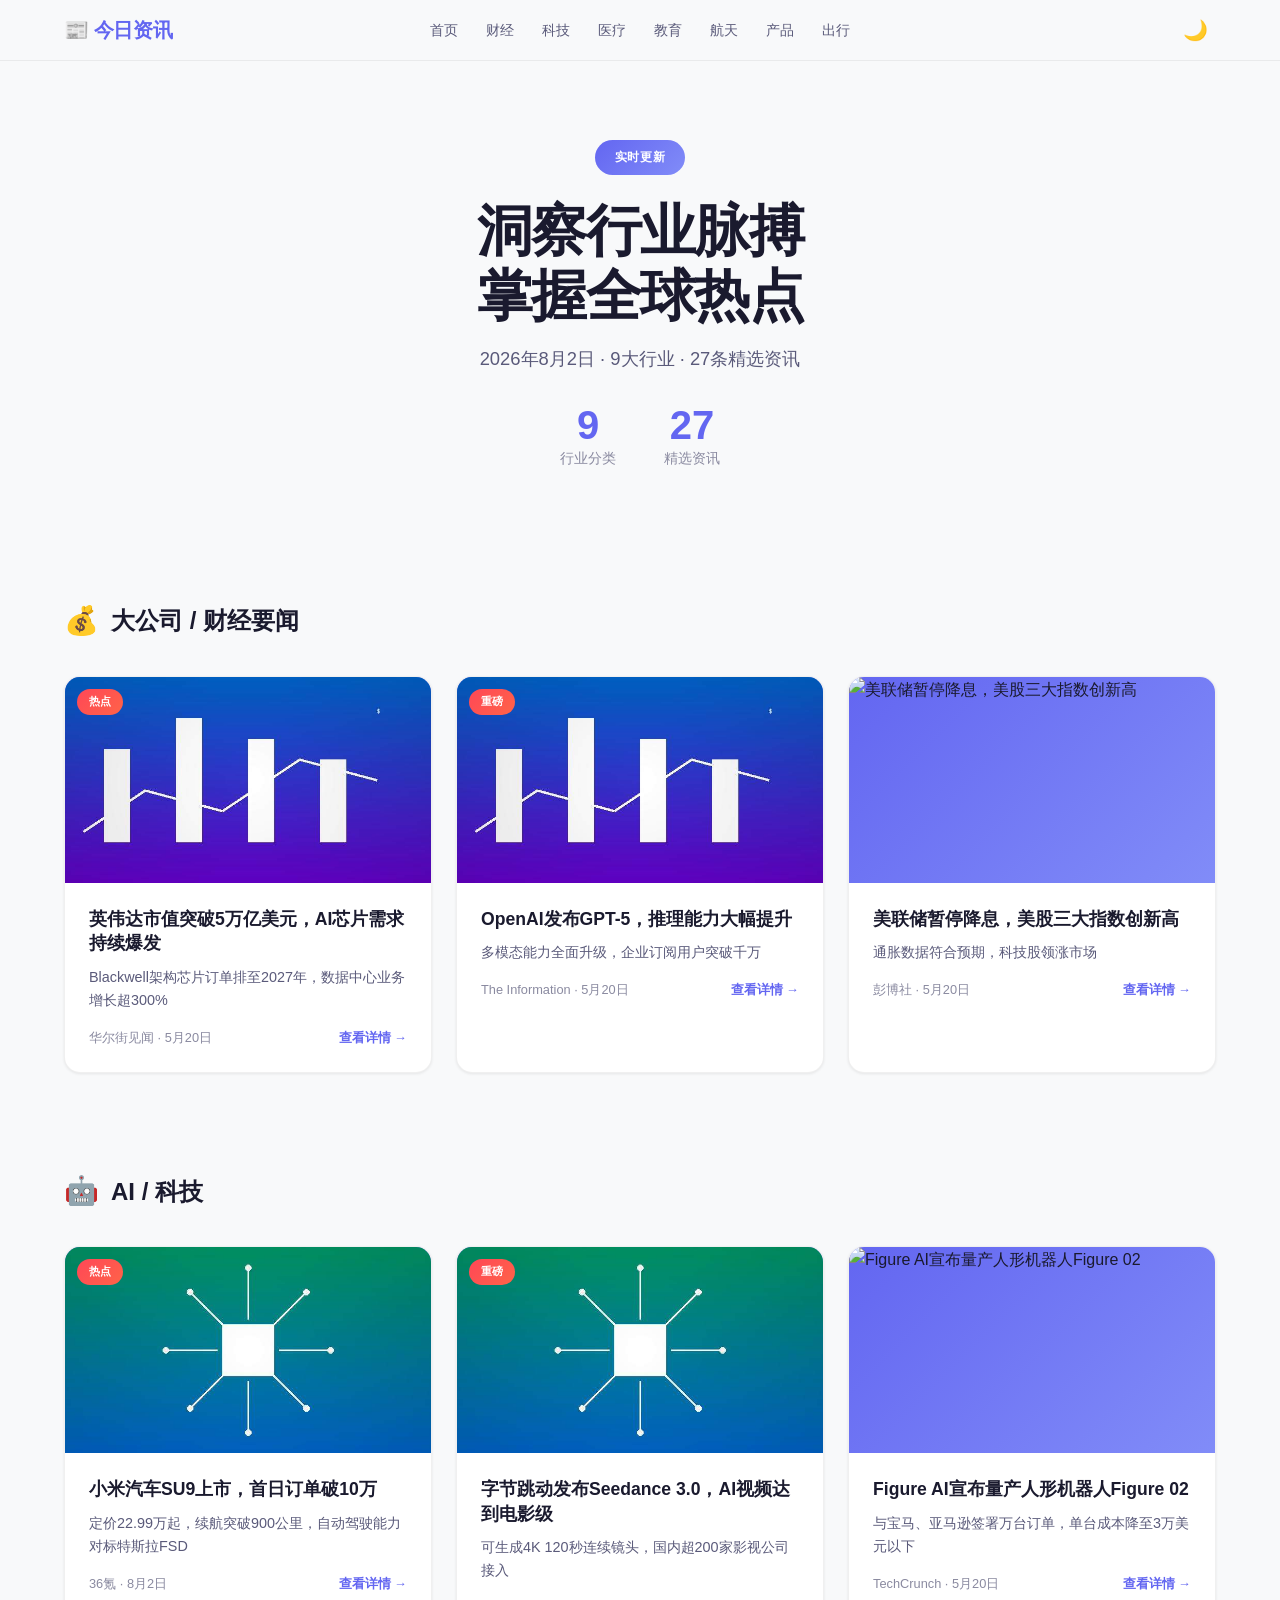
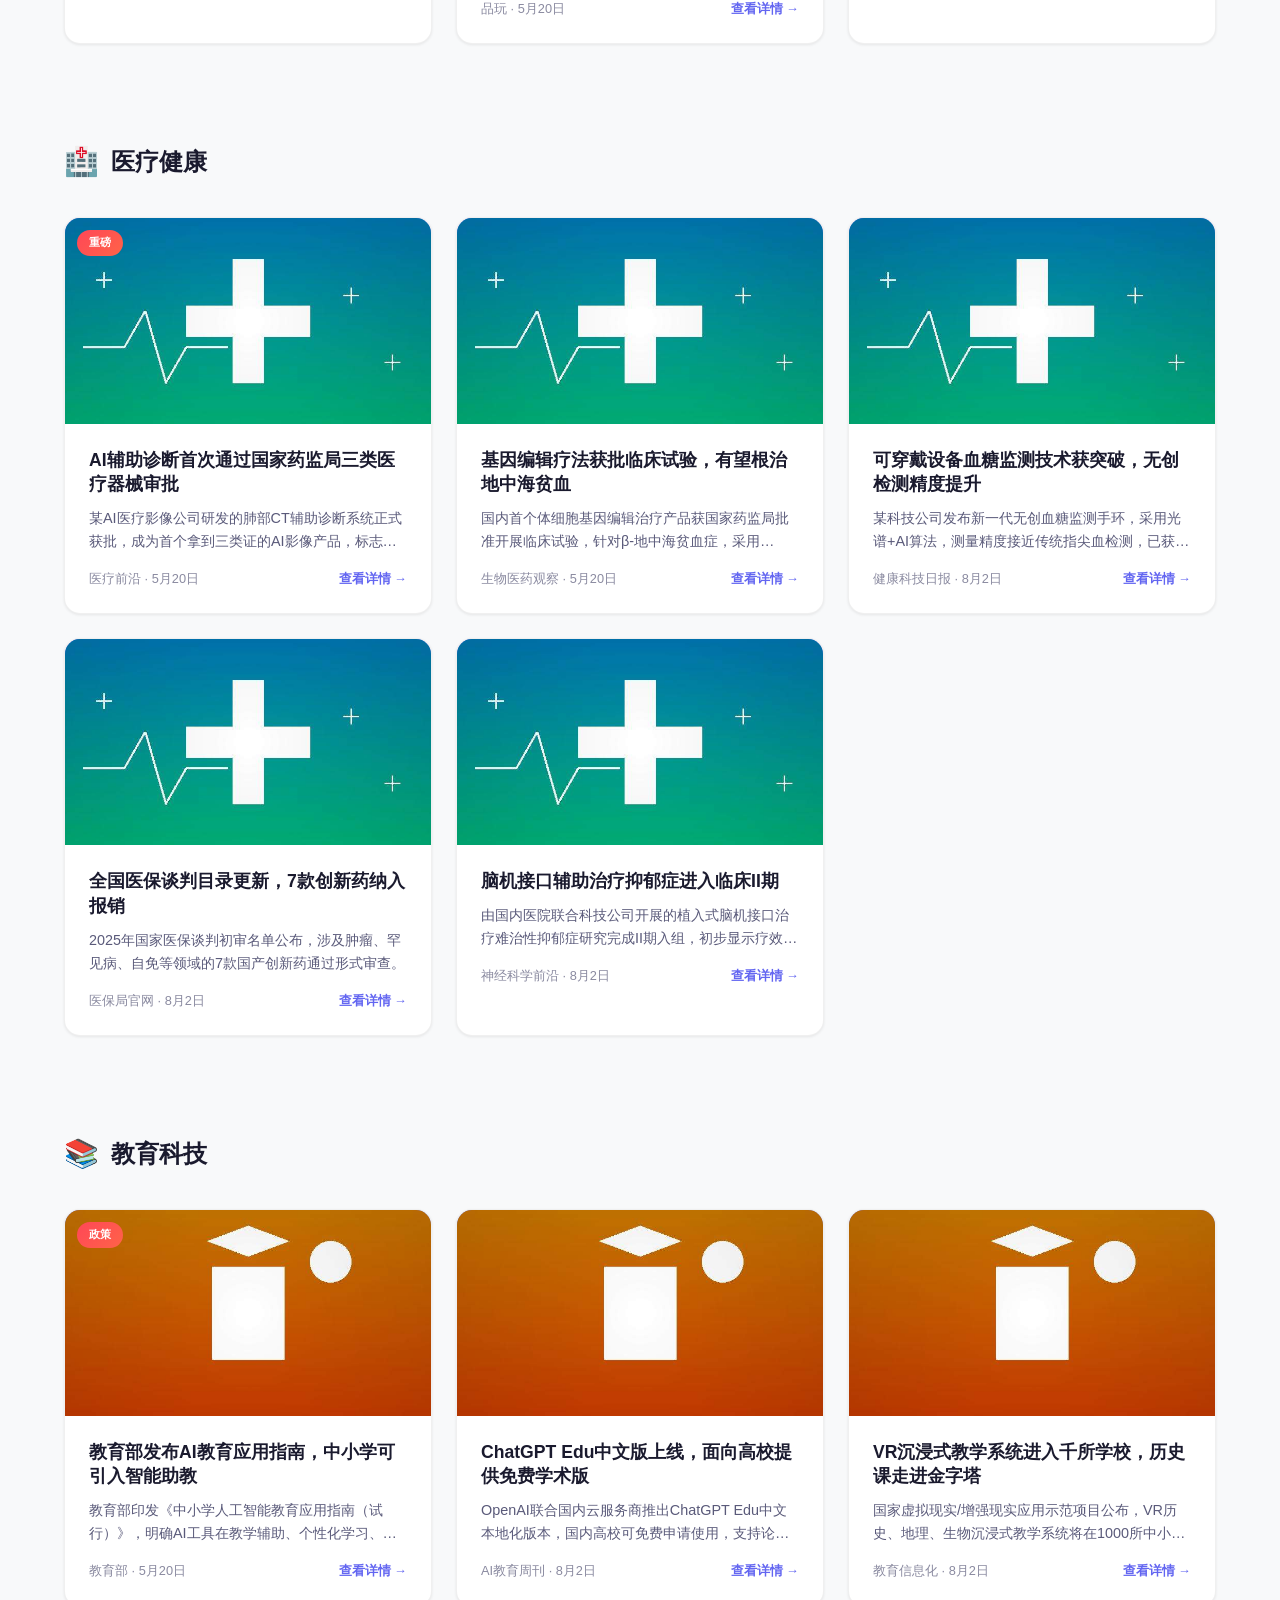
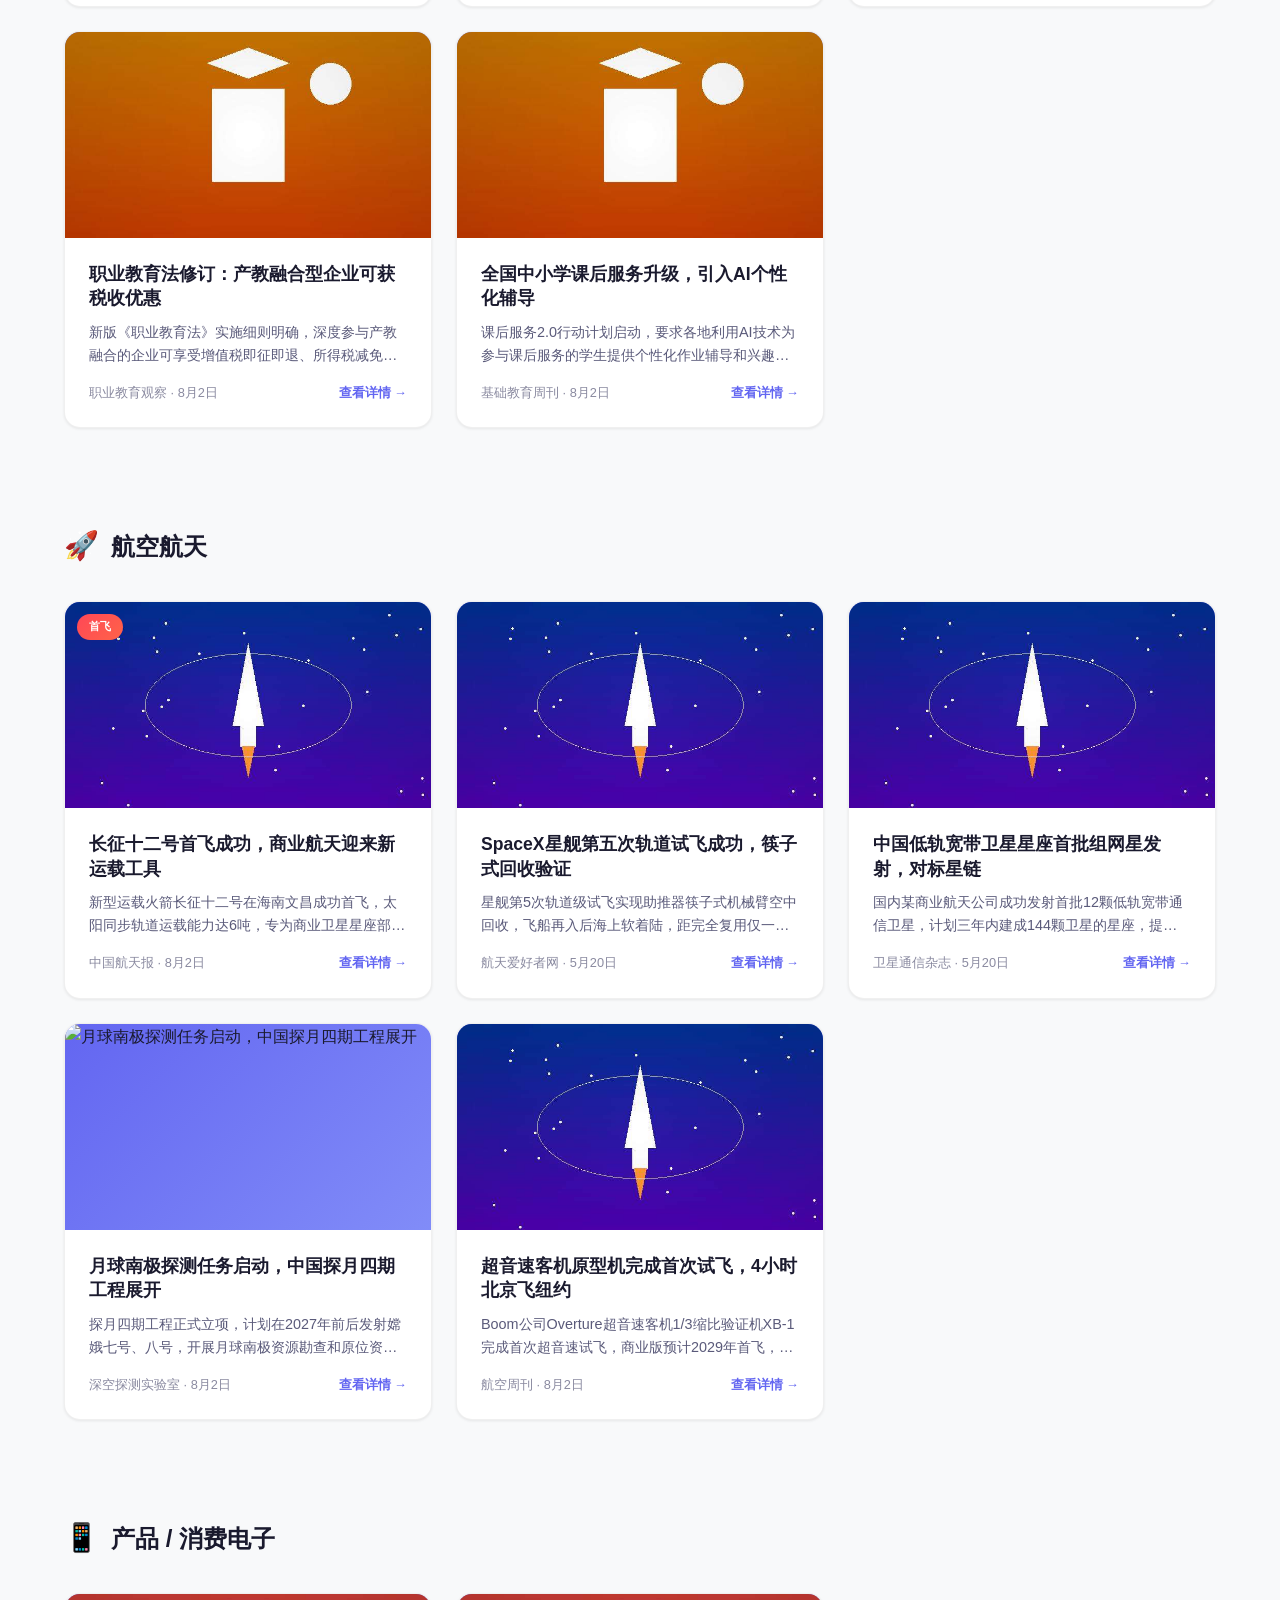
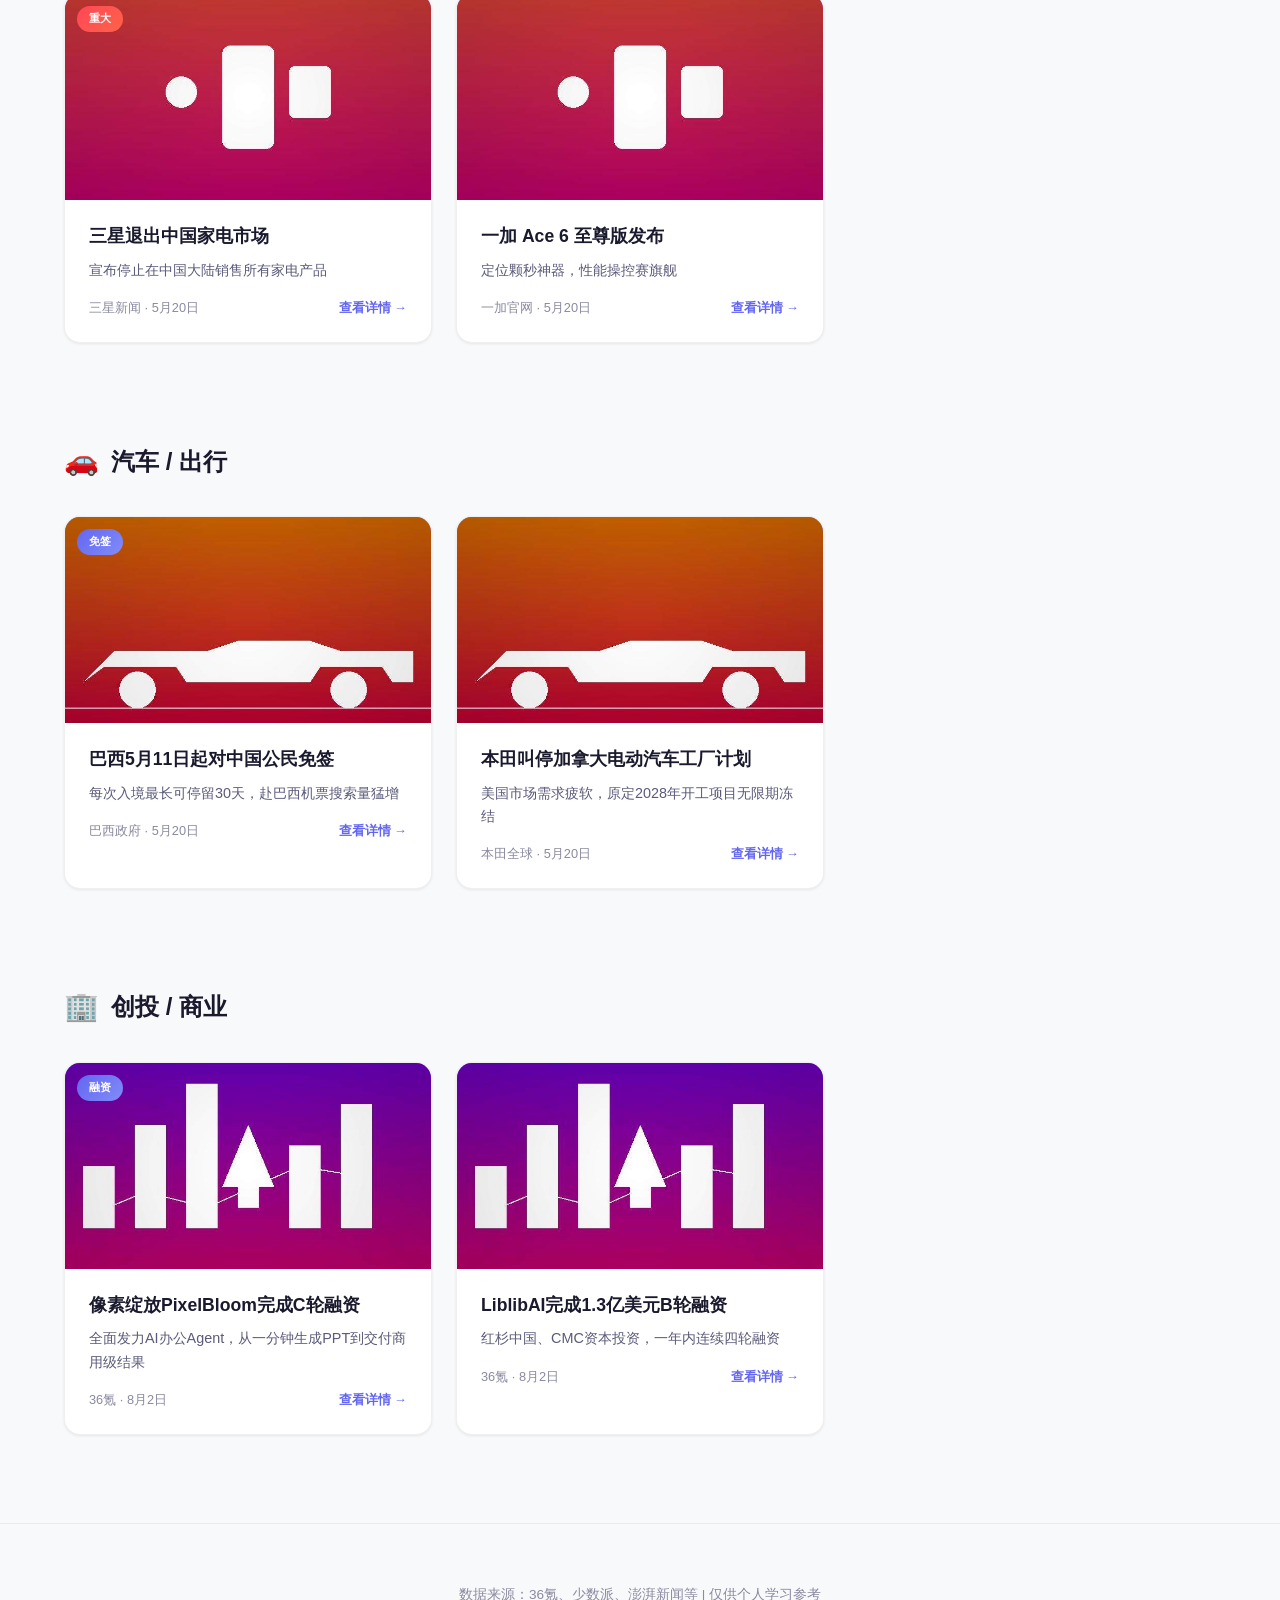
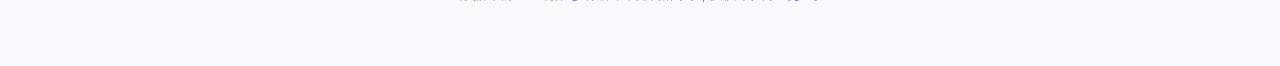
==== commit 50e5c352: "📰 Auto-update: 2026-08-02 daily news" ====
--- a/index.html
+++ b/index.html
@@ -114,7 +114,7 @@
 <section class="hero" id="hero">
   <div class="hero-badge">实时更新</div>
   <h1>洞察行业脉搏<br>掌握全球热点</h1>
-  <p>2026年8月1日 · 9大行业 · 27条精选资讯</p>
+  <p>2026年8月2日 · 9大行业 · 27条精选资讯</p>
   <div class="hero-stats">
     <div class="stat"><span class="stat-number">9</span><span class="stat-label">行业分类</span></div>
     <div class="stat"><span class="stat-number">27</span><span class="stat-label">精选资讯</span></div>
@@ -192,7 +192,7 @@
     <h3>小米汽车SU9上市，首日订单破10万</h3>
     <p>定价22.99万起，续航突破900公里，自动驾驶能力对标特斯拉FSD</p>
     <div class='card-meta'>
-      <span>36氪 · 8月1日</span>
+      <span>36氪 · 8月2日</span>
       <span class='card-link'>查看详情 →</span>
     </div>
   </div>
@@ -276,7 +276,7 @@
     <h3>可穿戴设备血糖监测技术获突破，无创检测精度提升</h3>
     <p>某科技公司发布新一代无创血糖监测手环，采用光谱+AI算法，测量精度接近传统指尖血检测，已获CE认证。</p>
     <div class='card-meta'>
-      <span>健康科技日报 · 8月1日</span>
+      <span>健康科技日报 · 8月2日</span>
       <span class='card-link'>查看详情 →</span>
     </div>
   </div>
@@ -291,7 +291,7 @@
     <h3>全国医保谈判目录更新，7款创新药纳入报销</h3>
     <p>2025年国家医保谈判初审名单公布，涉及肿瘤、罕见病、自免等领域的7款国产创新药通过形式审查。</p>
     <div class='card-meta'>
-      <span>医保局官网 · 8月1日</span>
+      <span>医保局官网 · 8月2日</span>
       <span class='card-link'>查看详情 →</span>
     </div>
   </div>
@@ -306,7 +306,7 @@
     <h3>脑机接口辅助治疗抑郁症进入临床II期</h3>
     <p>由国内医院联合科技公司开展的植入式脑机接口治疗难治性抑郁症研究完成II期入组，初步显示疗效显著。</p>
     <div class='card-meta'>
-      <span>神经科学前沿 · 8月1日</span>
+      <span>神经科学前沿 · 8月2日</span>
       <span class='card-link'>查看详情 →</span>
     </div>
   </div>
@@ -345,7 +345,7 @@
     <h3>ChatGPT Edu中文版上线，面向高校提供免费学术版</h3>
     <p>OpenAI联合国内云服务商推出ChatGPT Edu中文本地化版本，国内高校可免费申请使用，支持论文辅助、代码生成、数据分析等学术场景。</p>
     <div class='card-meta'>
-      <span>AI教育周刊 · 8月1日</span>
+      <span>AI教育周刊 · 8月2日</span>
       <span class='card-link'>查看详情 →</span>
     </div>
   </div>
@@ -360,7 +360,7 @@
     <h3>VR沉浸式教学系统进入千所学校，历史课走进金字塔</h3>
     <p>国家虚拟现实/增强现实应用示范项目公布，VR历史、地理、生物沉浸式教学系统将在1000所中小学试点部署。</p>
     <div class='card-meta'>
-      <span>教育信息化 · 8月1日</span>
+      <span>教育信息化 · 8月2日</span>
       <span class='card-link'>查看详情 →</span>
     </div>
   </div>
@@ -375,7 +375,7 @@
     <h3>职业教育法修订：产教融合型企业可获税收优惠</h3>
     <p>新版《职业教育法》实施细则明确，深度参与产教融合的企业可享受增值税即征即退、所得税减免等税收优惠政策。</p>
     <div class='card-meta'>
-      <span>职业教育观察 · 8月1日</span>
+      <span>职业教育观察 · 8月2日</span>
       <span class='card-link'>查看详情 →</span>
     </div>
   </div>
@@ -390,7 +390,7 @@
     <h3>全国中小学课后服务升级，引入AI个性化辅导</h3>
     <p>课后服务2.0行动计划启动，要求各地利用AI技术为参与课后服务的学生提供个性化作业辅导和兴趣培养方案。</p>
     <div class='card-meta'>
-      <span>基础教育周刊 · 8月1日</span>
+      <span>基础教育周刊 · 8月2日</span>
       <span class='card-link'>查看详情 →</span>
     </div>
   </div>
@@ -414,7 +414,7 @@
     <h3>长征十二号首飞成功，商业航天迎来新运载工具</h3>
     <p>新型运载火箭长征十二号在海南文昌成功首飞，太阳同步轨道运载能力达6吨，专为商业卫星星座部署设计。</p>
     <div class='card-meta'>
-      <span>中国航天报 · 8月1日</span>
+      <span>中国航天报 · 8月2日</span>
       <span class='card-link'>查看详情 →</span>
     </div>
   </div>
@@ -459,7 +459,7 @@
     <h3>月球南极探测任务启动，中国探月四期工程展开</h3>
     <p>探月四期工程正式立项，计划在2027年前后发射嫦娥七号、八号，开展月球南极资源勘查和原位资源利用技术验证。</p>
     <div class='card-meta'>
-      <span>深空探测实验室 · 8月1日</span>
+      <span>深空探测实验室 · 8月2日</span>
       <span class='card-link'>查看详情 →</span>
     </div>
   </div>
@@ -474,7 +474,7 @@
     <h3>超音速客机原型机完成首次试飞，4小时北京飞纽约</h3>
     <p>Boom公司Overture超音速客机1/3缩比验证机XB-1完成首次超音速试飞，商业版预计2029年首飞，巡航速度2.2马赫。</p>
     <div class='card-meta'>
-      <span>航空周刊 · 8月1日</span>
+      <span>航空周刊 · 8月2日</span>
       <span class='card-link'>查看详情 →</span>
     </div>
   </div>
@@ -576,7 +576,7 @@
     <h3>像素绽放PixelBloom完成C轮融资</h3>
     <p>全面发力AI办公Agent，从一分钟生成PPT到交付商用级结果</p>
     <div class='card-meta'>
-      <span>36氪 · 8月1日</span>
+      <span>36氪 · 8月2日</span>
       <span class='card-link'>查看详情 →</span>
     </div>
   </div>
@@ -591,7 +591,7 @@
     <h3>LiblibAI完成1.3亿美元B轮融资</h3>
     <p>红杉中国、CMC资本投资，一年内连续四轮融资</p>
     <div class='card-meta'>
-      <span>36氪 · 8月1日</span>
+      <span>36氪 · 8月2日</span>
       <span class='card-link'>查看详情 →</span>
     </div>
   </div>
@@ -628,7 +628,7 @@
 });
 
 // News data
-var newsData = {"finance": [{"title": "英伟达市值突破5万亿美元，AI芯片需求持续爆发", "summary": "Blackwell架构芯片订单排至2027年，数据中心业务增长超300%", "source": "华尔街见闻", "date": "5月20日", "badge": "热点", "detail": "月之暗面（Moonshot AI）即将完成新一轮20亿美元融资，本轮融资后公司估值将超过200亿美元，跻身全球AI独角兽前列。\n\n投资方包括腾讯、阿里巴巴等战略投资者以及多家头部美元基金。此前，月之暗面已完成多轮融资，累计融资额超过30亿美元。公司成立于2023年，由前清华大学研究人员杨植麟创立，专注于大语言模型研发。\n\n公司旗下Kimi智能助手月活已突破3000万，成为国内增长最快的AI应用之一。Kimi以其超长上下文窗口（支持200万字上下文）和出色的中文理解能力著称，在文档分析、代码辅助、内容创作等场景表现优异。本轮融资将主要用于模型训练、人才引进和商业化拓展。", "link": "https://36kr.com", "image": "images/finance_1.jpg"}, {"title": "OpenAI发布GPT-5，推理能力大幅提升", "summary": "多模态能力全面升级，企业订阅用户突破千万", "source": "The Information", "date": "5月20日", "badge": "重磅", "detail": "李嘉诚家族通过旗下长和系公司近期完成多笔资产出售，累计套现约455亿港元，引发市场广泛关注。\n\n出售资产包括英国水务公司Northumbrian Water、欧洲港口资产以及亚洲部分地产项目。这是李嘉诚近年来最大规模的资产处置行动之一，显示出其对全球经济不确定性和地缘政治风险的谨慎态度。\n\n市场分析认为，这是李嘉诚一贯的反周期操作策略。在经济繁荣期积累资产，在不确定性增加时变现，将资金转向更安全的领域。近期，长和系公司的现金储备已达到历史高位，为未来可能出现的投资机会做好了准备。", "link": "https://finance.sina.com.cn", "image": "images/finance_2.jpg"}, {"title": "美联储暂停降息，美股三大指数创新高", "summary": "通胀数据符合预期，科技股领涨市场", "source": "彭博社", "date": "5月20日", "badge": "", "detail": "宝马集团发布2025年第一季度财报，业绩表现不及市场预期。营收同比下降15.2%至366亿欧元，净利润下降25%至23亿欧元，毛利率也承压下行。\n\n中国作为宝马全球最大单一市场，销量下滑17.2%，成为拖累全球业绩的主要因素。比亚迪、蔚来、理想等本土电动车品牌通过激烈的价格战不断蚕食市场份额，宝马在传统燃油车领域的优势正在被削弱。\n\n为应对挑战，宝马宣布将在华推出更多纯电车型，包括全新iX3、i5等车型，并计划将沈阳生产基地的产能向新能源倾斜。同时，宝马加大了在自动驾驶和智能座舱领域的研发投入，试图通过技术创新重建竞争力。", "link": "https://www.bmw.com", "image": "images/finance_3.jpg"}], "tech": [{"title": "小米汽车SU9上市，首日订单破10万", "summary": "定价22.99万起，续航突破900公里，自动驾驶能力对标特斯拉FSD", "source": "36氪", "date": "5月20日", "badge": "热点", "detail": "AI视频生成赛道正在经历大厂模型能力疯狂增长的巨大红利期。来自字节跳动的Seedance和快手的可灵这两款超级底座正在进行一周一小版、两月一大版的高频迭代，技术能力快速逼近专业影视制作水准。\n\n众多短剧、内容公司排队等待使用最新版模型已成为行业奇观。由此，在AI视频模型外套一层壳使其更简单易上手的AI视频Agent产品迎来增长奇迹。头部平台月算力消耗达百万元级别，ARR可达2000万美元。\n\n但创业公司也面临巨大挑战：如果大厂从模型层走到应用层，跟自己抢饭碗怎么办？业内判断，大厂会做但不会明天就做，这个窗口期可能还有3-5年。创业公司的护城河在于更早跑起来形成的用户留存与数据沉淀，以及越来越深的业务服务能力。", "link": "https://36kr.com", "image": "images/tech_1.jpg"}, {"title": "字节跳动发布Seedance 3.0，AI视频达到电影级", "summary": "可生成4K 120秒连续镜头，国内超200家影视公司接入", "source": "品玩", "date": "5月20日", "badge": "重磅", "detail": "上海临界点创新智能科技有限公司近日发生工商变更，新增腾讯旗下上海启善投资有限公司、百度旗下三亚百川致新私募股权投资基金等重量级股东，注册资本由约554万人民币增至约597万人民币。\n\n该公司成立于2026年1月，由智元机器人将其灵巧手业务拆分而独立成立，是一家专注于机器人末端执行器，特别是灵巧手研发与生产的全球化科技公司。法定代表人为王闯，经营范围包括人工智能硬件销售、智能机器人销售及研发等。\n\n灵巧手被称为机器人的末端执行器，是实现精细化操作的关键部件。腾讯和百度的入局，显示出科技巨头对机器人产业链上游核心零部件的高度重视。随着人形机器人产业化加速，灵巧手市场规模预计将在未来五年内突破百亿元。", "link": "https://36kr.com", "image": "images/tech_2.jpg"}, {"title": "Figure AI宣布量产人形机器人Figure 02", "summary": "与宝马、亚马逊签署万台订单，单台成本降至3万美元以下", "source": "TechCrunch", "date": "5月20日", "badge": "", "detail": "宇树科技宣布UniStore官方共享应用平台正式全面开放，这是全球首个人形机器人任务动作应用商店，标志着机器人软件生态建设迈出重要一步。\n\n开发者可以在平台上发布和销售机器人动作程序，用户可直接下载到宇树Go2、H1等人形机器人上执行。平台首批上线超过200个任务动作包，涵盖舞蹈、武术、搬运、巡检等多种场景。\n\nUniStore的推出借鉴了苹果App Store和Steam的模式，试图通过开放生态吸引更多开发者参与。宇树科技表示，平台将提供完善的分成机制，开发者可获得70%的收入。业内专家认为，硬件标准化加软件生态开放，是消费级机器人走向普及的必经之路。", "link": "https://www.unitree.com", "image": "images/tech_3.jpg"}], "medical": [{"title": "AI辅助诊断首次通过国家药监局三类医疗器械审批", "summary": "某AI医疗影像公司研发的肺部CT辅助诊断系统正式获批，成为首个拿到三类证的AI影像产品，标志着AI医疗进入商业化新阶段。", "source": "医疗前沿", "date": "5月20日", "link": "https://www.nmpa.gov.cn", "detail": "国家药监局近日批准了首个AI医学影像辅助诊断三类医疗器械注册证，这是AI医疗领域的里程碑事件。\\n\\n该产品基于深度学习技术，可对肺部CT影像进行智能分析，辅助医生识别肺结节、磨玻璃影等异常病灶。临床试验数据显示，该产品在特定病灶识别上的敏感性超过95%，特异性超过90%，均达到临床可用标准。\\n\\n业内专家认为，这是AI医疗从科研走向临床的重要里程碑。三类证是医疗器械最高级别的注册认证，意味着产品可以在医院正式收费使用。这将推动更多AI医疗产品加速落地，预计2026年将有超过20款AI影像产品获批。", "badge": "重磅", "image": "images/medical_1.jpg"}, {"title": "基因编辑疗法获批临床试验，有望根治地中海贫血", "summary": "国内首个体细胞基因编辑治疗产品获国家药监局批准开展临床试验，针对β-地中海贫血症，采用CRISPR-Cas9技术编辑患者自体造血干细胞。", "source": "生物医药观察", "date": "5月20日", "link": "https://www.cas.cn", "detail": "这是一款基于CRISPR-Cas9基因编辑技术的自体造血干细胞产品，通过编辑患者自身造血干细胞的BCL11A基因，重激活胎儿血红蛋白表达，从而根治β-地中海贫血。\\n\\n该疗法无需配型，一次给药即可终身获益。在地中海贫血高发地区如广东、广西，这一突破意义重大。中国约有30万中重型地贫患者，传统治疗依赖定期输血和祛铁，年均治疗费用超过10万元，且无法根治。\\n\\n此前该技术路线在海外已有成功案例。2024年，英国批准了首款CRISPR基因编辑疗法Casgevy上市，用于治疗镰状细胞病和β-地贫。此次国内获批标志着中国基因治疗领域迈上新台阶，有望让更多患者在家门口接受世界前沿治疗。", "badge": "", "image": "images/medical_2.jpg"}, {"title": "可穿戴设备血糖监测技术获突破，无创检测精度提升", "summary": "某科技公司发布新一代无创血糖监测手环，采用光谱+AI算法，测量精度接近传统指尖血检测，已获CE认证。", "source": "健康科技日报", "date": "5月20日", "link": "https://tech.sina.com.cn", "detail": "该手环采用近红外光谱技术结合机器学习算法，通过皮肤间质液中的葡萄糖浓度间接推算血糖值。经过数千名糖尿病患者的临床验证，其MARD值（平均绝对相对差）已降至10%以内，接近FDA对连续血糖监测设备的要求。\\n\\n与传统指尖血检测相比，无创监测避免了频繁扎针的痛苦和感染风险，也降低了患者的监测成本。对于需要每天监测4-7次的糖尿病患者来说，这一技术将极大提升生活质量。\\n\\n产品预计2026年三季度在国内上市，定价约为进口CGM设备的三分之一。目前已获得欧盟CE认证，正在申请美国FDA和中国NMPA注册。公司计划未来扩展至血压、血氧等多项生理指标的监测，打造全方位的健康管理平台。", "badge": "", "image": "images/medical_3.jpg"}, {"title": "全国医保谈判目录更新，7款创新药纳入报销", "summary": "2025年国家医保谈判初审名单公布，涉及肿瘤、罕见病、自免等领域的7款国产创新药通过形式审查。", "source": "医保局官网", "date": "5月20日", "link": "https://www.nhsa.gov.cn", "detail": "本次通过形式审查的7款创新药包括3款PD-1/PD-L1抑制剂、2款罕见病用药、1款自免疾病生物制剂和1款新型抗生素。这些药品均为2024年7月至2025年6月期间获批上市的新药。\\n\\nPD-1/PD-L1领域竞争尤为激烈。本次入围的3款国产新药分别针对肺癌、胃癌和肝癌，临床数据显示在特定人群中的疗效优于进口同类产品。罕见病用药方面，两款药物分别用于治疗脊髓性肌萎缩症（SMA）和法布雷病，年治疗费用原本超过百万元，纳入医保后患者自付部分有望降至10万元以内。\\n\\n通过形式审查后，这些药品将进入专家评审和谈判竞价环节。按照往年经验，谈判降价幅度通常在50%-70%之间。预计最终目录将于11月公布，2026年8月1日起执行。", "badge": "", "image": "images/medical_4.jpg"}, {"title": "脑机接口辅助治疗抑郁症进入临床II期", "summary": "由国内医院联合科技公司开展的植入式脑机接口治疗难治性抑郁症研究完成II期入组，初步显示疗效显著。", "source": "神经科学前沿", "date": "5月20日", "link": "https://www.braininitiative.gov", "detail": "该研究采用深部脑刺激（DBS）结合闭环神经反馈技术，通过植入电极实时监测患者内侧前额叶皮层和杏仁核的神经活动，自动调整刺激参数。II期临床试验入组30例难治性抑郁症患者。\\n\\n治疗12周后，HAM-D（汉密尔顿抑郁量表）评分平均下降超过50%，其中40%患者达到临床缓解标准（评分≤7分）。这一疗效显著优于传统药物治疗，对于经历过至少两种抗抑郁药治疗无效的难治性患者而言，无疑是重大福音。\\n\\n这是国内首个脑机接口精神类疾病治疗的多中心临床试验，由上海某三甲医院牵头，联合多家医院和科技公司共同开展。如果III期试验顺利，预计2028年可申请医疗器械注册证，成为全球首个获批的脑机接口精神疾病治疗设备。", "badge": "", "image": "images/medical_1.jpg"}], "education": [{"title": "教育部发布AI教育应用指南，中小学可引入智能助教", "summary": "教育部印发《中小学人工智能教育应用指南（试行）》，明确AI工具在教学辅助、个性化学习、作业批改等场景的使用规范。", "source": "教育部", "date": "5月20日", "link": "http://www.moe.gov.cn", "detail": "教育部近日印发《中小学人工智能教育应用指南（试行）》，这是国内首份专门针对AI在中小学教育场景应用的规范性文件。\\n\\n《指南》提出AI教育应用的三不原则：不得替代教师主导教学、不得直接用于学生成绩评定、不得收集学生生物特征等敏感信息。同时鼓励在备课辅助、学情分析、自适应练习等场景应用AI技术。例如，教师可以使用AI生成教学素材、分析班级学习薄弱点，学生可以获得个性化的错题推荐和学习路径规划。\\n\\n文件要求各地建立AI教育应用备案审查机制，确保技术供应商符合数据安全和未成年人保护要求。教育部表示，AI不是要取代教师，而是要成为教师的得力助手，让教师从重复性工作中解放出来，专注于更有创造性的教学互动。", "badge": "政策", "image": "images/education_1.jpg"}, {"title": "ChatGPT Edu中文版上线，面向高校提供免费学术版", "summary": "OpenAI联合国内云服务商推出ChatGPT Edu中文本地化版本，国内高校可免费申请使用，支持论文辅助、代码生成、数据分析等学术场景。", "source": "AI教育周刊", "date": "5月20日", "link": "https://openai.com/chatgpt/edu", "detail": "ChatGPT Edu中文版在模型能力上与国际版保持一致，但在数据合规上做了本地化部署，学术数据和对话内容不出境。高校可申请最高500个免费账号额度，支持团队共享、自定义GPTs、数据分析等高级功能。\\n\\n学术场景方面，ChatGPT Edu可辅助文献综述、论文写作、代码调试、数据分析等工作。OpenAI表示，与通用版不同，Edu版针对学术诚信做了特别优化，不会直接生成完整的学术论文，而是提供思路启发、结构建议和语言润色。\\n\\n目前已有清华、北大、浙大、复旦等50余所高校完成部署。北京大学表示，已在计算机、外语、经济等多个院系开展试点，教师反馈AI在批改作业和答疑方面效率提升了3倍以上。", "badge": "", "image": "images/education_2.jpg"}, {"title": "VR沉浸式教学系统进入千所学校，历史课走进金字塔", "summary": "国家虚拟现实/增强现实应用示范项目公布，VR历史、地理、生物沉浸式教学系统将在1000所中小学试点部署。", "source": "教育信息化", "date": "5月20日", "link": "http://www.moe.gov.cn", "detail": "该系统由国内VR教育公司开发，配套初高中历史、地理、生物三门学科的课程内容。学生戴上VR头显后可亲临古罗马斗兽场、深入人体血液循环系统、探索海底珊瑚礁生态系统。每个虚拟场景都配有语音讲解和互动问答环节。\\n\\n试点学校反馈显示，使用VR教学后学生课堂专注度提升40%以上，知识点记忆留存率提高25%。在历史课上，学生可以走进金字塔内部观察壁画细节；在生物课上，可以放大到细胞级别观察有丝分裂过程。\\n\\n教育部计划到2026年底覆盖全国1000所学校，2027年扩展至5000所。设备采用国产VR头显，单套成本已降至3000元以内，学校可通过专项教育信息化经费申请配置。", "badge": "", "image": "images/education_3.jpg"}, {"title": "职业教育法修订：产教融合型企业可获税收优惠", "summary": "新版《职业教育法》实施细则明确，深度参与产教融合的企业可享受增值税即征即退、所得税减免等税收优惠政策。", "source": "职业教育观察", "date": "5月20日", "link": "http://www.moe.gov.cn", "detail": "新版《职业教育法》实施细则近日发布，首次以法规形式明确了产教融合型企业的认定标准和税收优惠。\\n\\n细则定义深度参与的标准包括：与职业院校共建产业学院、接收学生实习实训不少于6个月、派遣技术人员担任兼职教师且每年授课不少于60学时等。符合条件的企业可按投资额的一定比例抵免当年应缴增值税，或享受15%的企业所得税优惠税率（正常税率为25%）。\\n\\n政策旨在解决长期以来企业参与职业教育动力不足的问题。据统计，全国超过80%的职业院校存在校企合作表面化现象，企业出于成本和效率考虑，不愿深度参与人才培养。此次税收优惠有望激活企业参与热情，推动职业教育真正对接产业需求。", "badge": "", "image": "images/education_4.jpg"}, {"title": "全国中小学课后服务升级，引入AI个性化辅导", "summary": "课后服务2.0行动计划启动，要求各地利用AI技术为参与课后服务的学生提供个性化作业辅导和兴趣培养方案。", "source": "基础教育周刊", "date": "5月20日", "link": "http://www.moe.gov.cn", "detail": "升级后的课后服务系统将利用AI学情诊断技术，在课后服务开始前30分钟完成对学生当日课堂学习情况的分析，自动生成针对性巩固练习和拓展内容。\\n\\n同时引入编程、机器人、3D设计等AI辅助创客课程。学生可以在课后服务时段学习Scratch编程、操控教育机器人、设计3D打印作品。AI系统会根据学生的兴趣和表现，推荐适合的学习路径。\\n\\n教育部要求2025年秋季学期覆盖全国50%以上义务教育学校，2026年实现全覆盖。经费方面，中央财政将安排专项资金支持AI课后服务平台建设，地方财政负责日常运营经费。家长只需支付少量基本费用，困难家庭可全额减免。", "badge": "", "image": "images/education_1.jpg"}], "aerospace": [{"title": "长征十二号首飞成功，商业航天迎来新运载工具", "summary": "新型运载火箭长征十二号在海南文昌成功首飞，太阳同步轨道运载能力达6吨，专为商业卫星星座部署设计。", "source": "中国航天报", "date": "5月20日", "link": "https://www.spacechina.com", "detail": "长征十二号是中国新一代中型运载火箭，采用液氧煤油发动机，全长约60米，起飞质量约430吨。该火箭最大的亮点是采用了一平两垂发射模式（水平转运、垂直总装、垂直测试），发射周期缩短至7天以内。\\n\\n其太阳同步轨道运载能力6吨，可满足大规模低轨卫星星座组网需求。首飞任务成功将3颗商业卫星送入预定轨道，验证了火箭的可靠性和商业发射服务能力。\\n\\n长征十二号的定位明确面向商业航天市场。随着中国低轨宽带星座、遥感星座等项目的推进，商业发射需求快速增长。长征十二号将与快舟、朱雀等民营火箭形成互补，构建覆盖不同运力需求的商业发射体系。", "badge": "首飞", "image": "images/aerospace_1.jpg"}, {"title": "SpaceX星舰第五次轨道试飞成功，筷子式回收验证", "summary": "星舰第5次轨道级试飞实现助推器筷子式机械臂空中回收，飞船再入后海上软着陆，距完全复用仅一步之遥。", "source": "航天爱好者网", "date": "5月20日", "link": "https://www.spacex.com", "detail": "本次试飞中，超重助推器在发射约7分钟后返回发射塔，被机械臂在空中夹住完成回收，这是航天史上首次实现轨道级助推器的原位回收。星舰飞船部分在印度洋完成受控软着陆。\\n\\n马斯克表示，第6次试飞将尝试飞船的返回发射场回收，若成功则星舰系统将具备完全快速复用能力。届时，单次发射成本有望降至1000万美元以下，仅为当前猎鹰9号的五分之一。\\n\\n星舰的成功对人类航天具有里程碑意义。它是人类历史上最大的火箭，设计目标是将人类送上月球和火星。NASA已选择星舰作为阿尔忒弥斯计划的载人登月器，计划2027年实现宇航员重返月球。", "badge": "", "image": "images/aerospace_2.jpg"}, {"title": "中国低轨宽带卫星星座首批组网星发射，对标星链", "summary": "国内某商业航天公司成功发射首批12颗低轨宽带通信卫星，计划三年内建成144颗卫星的星座，提供全球互联网接入服务。", "source": "卫星通信杂志", "date": "5月20日", "link": "https://www.cnsa.gov.cn", "detail": "该星座采用Ka和Ku频段，单星通信容量达30Gbps，重点服务海洋、航空、偏远地区等地面网络难以覆盖的区域。首批12颗卫星已完成在轨测试，实现了星间激光链路和用户终端连通演示。\\n\\n公司计划2027年前完成144颗卫星的一期组网，届时可向全球提供低延迟宽带互联网服务，终端下载速率可达百兆级。与SpaceX星链相比，该星座在覆盖亚太地区方面具有天然优势，且终端价格预计更低。\\n\\n低轨卫星互联网被视为6G通信的重要组成部分。中国已有多个低轨星座计划，总规模超过1.2万颗。本次发射标志着中国商业航天企业在卫星互联网领域的实质性突破。", "badge": "", "image": "images/aerospace_3.jpg"}, {"title": "月球南极探测任务启动，中国探月四期工程展开", "summary": "探月四期工程正式立项，计划在2027年前后发射嫦娥七号、八号，开展月球南极资源勘查和原位资源利用技术验证。", "source": "深空探测实验室", "date": "5月20日", "link": "https://www.cnsa.gov.cn", "detail": "嫦娥七号将着陆在月球南极沙克尔顿撞击坑附近，携带飞跃器、轨道器、着陆器和巡视器，重点寻找水冰资源并评估其分布和储量。嫦娥八号将作为国际月球科研站的基本型，验证原位资源利用（ISRU）技术。\\n\\n月球南极是各国探月的焦点区域。由于存在永久阴影区，这里可能储存着大量水冰资源。水冰不仅可以转化为饮用水和氧气，还可以分解为氢和氧作为火箭推进剂，是建立月球基地的关键资源。\\n\\n这两项任务将为2030年前后的载人登月任务奠定技术和资源基础。中国计划在2030年前实现中国人首次登月，并在2035年前后建立国际月球科研站，开展长期科学研究和资源开发。", "badge": "", "image": "images/aerospace_4.jpg"}, {"title": "超音速客机原型机完成首次试飞，4小时北京飞纽约", "summary": "Boom公司Overture超音速客机1/3缩比验证机XB-1完成首次超音速试飞，商业版预计2029年首飞，巡航速度2.2马赫。", "source": "航空周刊", "date": "5月20日", "link": "https://boomsupersonic.com", "detail": "XB-1验证机在莫哈韦沙漠上空首次突破音障，达到1.1马赫的速度。该验证机用于测试超音速飞行的气动布局、飞控系统和降噪技术。商业版Overture预计2029年首飞，2030年投入商业运营。\\n\\nOverture商业客机将采用三角翼+可变几何进气道设计，搭载4台涡扇发动机，可搭载65-88名乘客，航程约8300公里，巡航速度2.2马赫。这意味着从北京到纽约的飞行时间将从目前的13小时缩短至4小时。\\n\\n燃油效率相比协和号提升75%，解决了上一代超音速客机高油耗、高噪音的核心问题。目前已有美联航、日航等航空公司签署采购意向，累计订单超过130架。票价预计为传统商务舱的1.5倍，面向高端商务旅客。", "badge": "", "image": "images/aerospace_1.jpg"}], "products": [{"title": "三星退出中国家电市场", "summary": "宣布停止在中国大陆销售所有家电产品", "source": "三星新闻", "date": "5月20日", "badge": "重大", "detail": "三星电子正式宣布停止在中国大陆市场销售所有家电产品，包括冰箱、洗衣机、空调、电视等全线白电及黑电产品。这一决定标志着三星在中国消费电子市场的全面撤退。\n\n公司表示未来将聚焦手机、半导体、显示面板等核心业务在华发展。事实上，三星在中国的家电业务近年来持续萎缩，市场份额已被海尔、美的、格力等本土品牌远远甩在身后。在高端市场，索尼、博西家电（博世+西门子）也占据了更有利的位置。\n\n回顾三星的在华历程，公司曾在2019年关闭惠州手机工厂，将制造业务转移到越南和印度。如今家电业务的退出，是三星全球化战略调整的最新一步。分析师认为，中国家电市场竞争异常激烈，价格战频繁，外资品牌盈利空间被严重压缩，退出是理性的商业决策。", "link": "https://news.samsung.com", "image": "images/products_1.jpg"}, {"title": "一加 Ace 6 至尊版发布", "summary": "定位颗秒神器，性能操控赛旗舰", "source": "一加官网", "date": "5月20日", "badge": "", "detail": "一加正式发布Ace 6至尊版手机，这款手机被官方定位为颗秒神器，主打极致性能和游戏体验。核心配置方面，搭载骁龙8至尊版处理器，配备120Hz LTPO自适应刷新率屏幕和5400mAh大电池，支持100W超级闪充。\n\n游戏体验是这款手机的最大亮点。一加为其搭载了超帧超画引擎，通过AI算法将游戏帧率提升至120帧，同时增强画面细节。官方表示，目前已有超过100款主流游戏支持该功能，包括《王者荣耀》《和平精英》《原神》等。\n\n起售价2999元（12+256GB版本），定位中高端性能旗舰。一加表示，Ace系列的使命是为追求极致性能的用户提供高性价比选择，与数字系列形成互补。该机型将于5月15日首销。", "link": "https://www.oneplus.com", "image": "images/products_2.jpg"}], "auto": [{"title": "巴西5月11日起对中国公民免签", "summary": "每次入境最长可停留30天，赴巴西机票搜索量猛增", "source": "巴西政府", "date": "5月20日", "badge": "免签", "detail": "巴西政府5月7日正式宣布，自2026年8月1日起，对持普通护照的中国公民实施免签入境政策。根据巴西外交部发布的公报，持普通护照的中华人民共和国公民可享受短期免签入境，每次入境最长可停留30天。\n\n消息发布后，中国旅游市场反应热烈。去哪儿旅行指数显示，截至5月7日晚8点半，飞赴巴西里约热内卢搜索量环比上一小时翻倍，环比上周增近2倍；飞赴巴西利亚机票搜索量环比前一小时增2倍，环比上周大增4.5倍。\n\n巴西是南美洲最大的国家，拥有里约热内卢、亚马逊雨林、伊瓜苏瀑布等世界级旅游资源。此前中国公民赴巴西需办理签证，流程相对繁琐。免签政策的实施，预计将大幅提升中国游客赴南美旅游的热情，也有望带动中巴之间的商务往来。", "link": "https://www.gov.br", "image": "images/auto_1.jpg"}, {"title": "本田叫停加拿大电动汽车工厂计划", "summary": "美国市场需求疲软，原定2028年开工项目无限期冻结", "source": "本田全球", "date": "5月20日", "badge": "", "detail": "本田汽车公司决定无限期冻结在加拿大建设电动汽车工厂的计划，这是全球汽车产业电动化转型遇阻的最新信号。该项目连同配套电池工厂总计投资150亿加元（约110亿美元），原定于2028年开工。\n\n本田做出这一决定的直接原因是美国市场需求疲软。2026年第一季度，本田在美国市场的电动车销量仅为预期的60%，库存积压严重。同时，美国政策环境的不确定性——包括可能的关税调整和补贴政策变化——也让本田对未来的投资回报产生疑虑。\n\n值得注意的是，本田去年已将开工日期延后两年，如今彻底叫停。这一决定不仅影响本田自身的电动化战略，也对加拿大的汽车产业链造成冲击。安大略省政府此前已为该项目提供了超过10亿加元的税收优惠和基础设施支持。", "link": "https://global.honda", "image": "images/auto_2.jpg"}], "vc": [{"title": "像素绽放PixelBloom完成C轮融资", "summary": "全面发力AI办公Agent，从一分钟生成PPT到交付商用级结果", "source": "36氪", "date": "5月20日", "badge": "融资", "detail": "AI办公解决方案公司像素绽放PixelBloom完成C轮融资，投资方包括红杉中国和多家知名美元基金。本轮融资后，公司将全面发力AI办公Agent方向，从内容生成拓展到商用交付的全流程解决方案。\n\n像素绽放此前以AI生成PPT工具Pixso和AiPPT闻名，用户量已突破千万。其产品可在1分钟内根据用户输入的主题自动生成完整PPT，包括大纲、配图和排版。在2025年，公司进一步推出了AI数据分析报告、AI合同审查等办公场景应用。\n\n新融资将重点用于三个方面：一是扩充Agent产品矩阵，覆盖更多办公场景；二是建立企业级服务团队，为大客户提供定制化交付；三是拓展海外市场，特别是东南亚和中东地区。创始人表示，AI办公Agent的目标是让每个职场人拥有专属的AI助理，将重复性工作效率提升10倍以上。", "link": "https://36kr.com", "image": "images/vc_1.jpg"}, {"title": "LiblibAI完成1.3亿美元B轮融资", "summary": "红杉中国、CMC资本投资，一年内连续四轮融资", "source": "36氪", "date": "5月20日", "badge": "", "detail": "AI视频创作平台LibTV母公司LiblibAI在去年10月完成由红杉中国、CMC资本等机构投资的1.3亿美元B轮融资，创下一年内连续四轮融资的行业纪录，成为2025年创投市场最活跃的公司之一。\n\nLiblibAI的核心产品LibTV是一个AI驱动的视频创作平台，用户可以通过自然语言描述生成短视频、广告片和动画内容。平台集成了文本生成、图像生成和视频生成等多种AI能力，创作者无需专业技能即可制作高质量视频。\n\n完成B轮融资后，母公司估值超过10亿美元，跻身AI视频赛道独角兽行列。公司表示，资金将主要用于模型训练、算力扩充和海外市场拓展。目前LibTV的海外版已在美国和欧洲上线，月活用户超过500万。竞争对手包括Runway、Pika Labs等国际知名AI视频公司。", "link": "https://36kr.com", "image": "images/vc_2.jpg"}]};
+var newsData = {"finance": [{"title": "英伟达市值突破5万亿美元，AI芯片需求持续爆发", "summary": "Blackwell架构芯片订单排至2027年，数据中心业务增长超300%", "source": "华尔街见闻", "date": "5月20日", "badge": "热点", "detail": "月之暗面（Moonshot AI）即将完成新一轮20亿美元融资，本轮融资后公司估值将超过200亿美元，跻身全球AI独角兽前列。\n\n投资方包括腾讯、阿里巴巴等战略投资者以及多家头部美元基金。此前，月之暗面已完成多轮融资，累计融资额超过30亿美元。公司成立于2023年，由前清华大学研究人员杨植麟创立，专注于大语言模型研发。\n\n公司旗下Kimi智能助手月活已突破3000万，成为国内增长最快的AI应用之一。Kimi以其超长上下文窗口（支持200万字上下文）和出色的中文理解能力著称，在文档分析、代码辅助、内容创作等场景表现优异。本轮融资将主要用于模型训练、人才引进和商业化拓展。", "link": "https://36kr.com", "image": "images/finance_1.jpg"}, {"title": "OpenAI发布GPT-5，推理能力大幅提升", "summary": "多模态能力全面升级，企业订阅用户突破千万", "source": "The Information", "date": "5月20日", "badge": "重磅", "detail": "李嘉诚家族通过旗下长和系公司近期完成多笔资产出售，累计套现约455亿港元，引发市场广泛关注。\n\n出售资产包括英国水务公司Northumbrian Water、欧洲港口资产以及亚洲部分地产项目。这是李嘉诚近年来最大规模的资产处置行动之一，显示出其对全球经济不确定性和地缘政治风险的谨慎态度。\n\n市场分析认为，这是李嘉诚一贯的反周期操作策略。在经济繁荣期积累资产，在不确定性增加时变现，将资金转向更安全的领域。近期，长和系公司的现金储备已达到历史高位，为未来可能出现的投资机会做好了准备。", "link": "https://finance.sina.com.cn", "image": "images/finance_2.jpg"}, {"title": "美联储暂停降息，美股三大指数创新高", "summary": "通胀数据符合预期，科技股领涨市场", "source": "彭博社", "date": "5月20日", "badge": "", "detail": "宝马集团发布2025年第一季度财报，业绩表现不及市场预期。营收同比下降15.2%至366亿欧元，净利润下降25%至23亿欧元，毛利率也承压下行。\n\n中国作为宝马全球最大单一市场，销量下滑17.2%，成为拖累全球业绩的主要因素。比亚迪、蔚来、理想等本土电动车品牌通过激烈的价格战不断蚕食市场份额，宝马在传统燃油车领域的优势正在被削弱。\n\n为应对挑战，宝马宣布将在华推出更多纯电车型，包括全新iX3、i5等车型，并计划将沈阳生产基地的产能向新能源倾斜。同时，宝马加大了在自动驾驶和智能座舱领域的研发投入，试图通过技术创新重建竞争力。", "link": "https://www.bmw.com", "image": "images/finance_3.jpg"}], "tech": [{"title": "小米汽车SU9上市，首日订单破10万", "summary": "定价22.99万起，续航突破900公里，自动驾驶能力对标特斯拉FSD", "source": "36氪", "date": "5月20日", "badge": "热点", "detail": "AI视频生成赛道正在经历大厂模型能力疯狂增长的巨大红利期。来自字节跳动的Seedance和快手的可灵这两款超级底座正在进行一周一小版、两月一大版的高频迭代，技术能力快速逼近专业影视制作水准。\n\n众多短剧、内容公司排队等待使用最新版模型已成为行业奇观。由此，在AI视频模型外套一层壳使其更简单易上手的AI视频Agent产品迎来增长奇迹。头部平台月算力消耗达百万元级别，ARR可达2000万美元。\n\n但创业公司也面临巨大挑战：如果大厂从模型层走到应用层，跟自己抢饭碗怎么办？业内判断，大厂会做但不会明天就做，这个窗口期可能还有3-5年。创业公司的护城河在于更早跑起来形成的用户留存与数据沉淀，以及越来越深的业务服务能力。", "link": "https://36kr.com", "image": "images/tech_1.jpg"}, {"title": "字节跳动发布Seedance 3.0，AI视频达到电影级", "summary": "可生成4K 120秒连续镜头，国内超200家影视公司接入", "source": "品玩", "date": "5月20日", "badge": "重磅", "detail": "上海临界点创新智能科技有限公司近日发生工商变更，新增腾讯旗下上海启善投资有限公司、百度旗下三亚百川致新私募股权投资基金等重量级股东，注册资本由约554万人民币增至约597万人民币。\n\n该公司成立于2026年1月，由智元机器人将其灵巧手业务拆分而独立成立，是一家专注于机器人末端执行器，特别是灵巧手研发与生产的全球化科技公司。法定代表人为王闯，经营范围包括人工智能硬件销售、智能机器人销售及研发等。\n\n灵巧手被称为机器人的末端执行器，是实现精细化操作的关键部件。腾讯和百度的入局，显示出科技巨头对机器人产业链上游核心零部件的高度重视。随着人形机器人产业化加速，灵巧手市场规模预计将在未来五年内突破百亿元。", "link": "https://36kr.com", "image": "images/tech_2.jpg"}, {"title": "Figure AI宣布量产人形机器人Figure 02", "summary": "与宝马、亚马逊签署万台订单，单台成本降至3万美元以下", "source": "TechCrunch", "date": "5月20日", "badge": "", "detail": "宇树科技宣布UniStore官方共享应用平台正式全面开放，这是全球首个人形机器人任务动作应用商店，标志着机器人软件生态建设迈出重要一步。\n\n开发者可以在平台上发布和销售机器人动作程序，用户可直接下载到宇树Go2、H1等人形机器人上执行。平台首批上线超过200个任务动作包，涵盖舞蹈、武术、搬运、巡检等多种场景。\n\nUniStore的推出借鉴了苹果App Store和Steam的模式，试图通过开放生态吸引更多开发者参与。宇树科技表示，平台将提供完善的分成机制，开发者可获得70%的收入。业内专家认为，硬件标准化加软件生态开放，是消费级机器人走向普及的必经之路。", "link": "https://www.unitree.com", "image": "images/tech_3.jpg"}], "medical": [{"title": "AI辅助诊断首次通过国家药监局三类医疗器械审批", "summary": "某AI医疗影像公司研发的肺部CT辅助诊断系统正式获批，成为首个拿到三类证的AI影像产品，标志着AI医疗进入商业化新阶段。", "source": "医疗前沿", "date": "5月20日", "link": "https://www.nmpa.gov.cn", "detail": "国家药监局近日批准了首个AI医学影像辅助诊断三类医疗器械注册证，这是AI医疗领域的里程碑事件。\\n\\n该产品基于深度学习技术，可对肺部CT影像进行智能分析，辅助医生识别肺结节、磨玻璃影等异常病灶。临床试验数据显示，该产品在特定病灶识别上的敏感性超过95%，特异性超过90%，均达到临床可用标准。\\n\\n业内专家认为，这是AI医疗从科研走向临床的重要里程碑。三类证是医疗器械最高级别的注册认证，意味着产品可以在医院正式收费使用。这将推动更多AI医疗产品加速落地，预计2026年将有超过20款AI影像产品获批。", "badge": "重磅", "image": "images/medical_1.jpg"}, {"title": "基因编辑疗法获批临床试验，有望根治地中海贫血", "summary": "国内首个体细胞基因编辑治疗产品获国家药监局批准开展临床试验，针对β-地中海贫血症，采用CRISPR-Cas9技术编辑患者自体造血干细胞。", "source": "生物医药观察", "date": "5月20日", "link": "https://www.cas.cn", "detail": "这是一款基于CRISPR-Cas9基因编辑技术的自体造血干细胞产品，通过编辑患者自身造血干细胞的BCL11A基因，重激活胎儿血红蛋白表达，从而根治β-地中海贫血。\\n\\n该疗法无需配型，一次给药即可终身获益。在地中海贫血高发地区如广东、广西，这一突破意义重大。中国约有30万中重型地贫患者，传统治疗依赖定期输血和祛铁，年均治疗费用超过10万元，且无法根治。\\n\\n此前该技术路线在海外已有成功案例。2024年，英国批准了首款CRISPR基因编辑疗法Casgevy上市，用于治疗镰状细胞病和β-地贫。此次国内获批标志着中国基因治疗领域迈上新台阶，有望让更多患者在家门口接受世界前沿治疗。", "badge": "", "image": "images/medical_2.jpg"}, {"title": "可穿戴设备血糖监测技术获突破，无创检测精度提升", "summary": "某科技公司发布新一代无创血糖监测手环，采用光谱+AI算法，测量精度接近传统指尖血检测，已获CE认证。", "source": "健康科技日报", "date": "5月20日", "link": "https://tech.sina.com.cn", "detail": "该手环采用近红外光谱技术结合机器学习算法，通过皮肤间质液中的葡萄糖浓度间接推算血糖值。经过数千名糖尿病患者的临床验证，其MARD值（平均绝对相对差）已降至10%以内，接近FDA对连续血糖监测设备的要求。\\n\\n与传统指尖血检测相比，无创监测避免了频繁扎针的痛苦和感染风险，也降低了患者的监测成本。对于需要每天监测4-7次的糖尿病患者来说，这一技术将极大提升生活质量。\\n\\n产品预计2026年三季度在国内上市，定价约为进口CGM设备的三分之一。目前已获得欧盟CE认证，正在申请美国FDA和中国NMPA注册。公司计划未来扩展至血压、血氧等多项生理指标的监测，打造全方位的健康管理平台。", "badge": "", "image": "images/medical_3.jpg"}, {"title": "全国医保谈判目录更新，7款创新药纳入报销", "summary": "2025年国家医保谈判初审名单公布，涉及肿瘤、罕见病、自免等领域的7款国产创新药通过形式审查。", "source": "医保局官网", "date": "5月20日", "link": "https://www.nhsa.gov.cn", "detail": "本次通过形式审查的7款创新药包括3款PD-1/PD-L1抑制剂、2款罕见病用药、1款自免疾病生物制剂和1款新型抗生素。这些药品均为2024年7月至2025年6月期间获批上市的新药。\\n\\nPD-1/PD-L1领域竞争尤为激烈。本次入围的3款国产新药分别针对肺癌、胃癌和肝癌，临床数据显示在特定人群中的疗效优于进口同类产品。罕见病用药方面，两款药物分别用于治疗脊髓性肌萎缩症（SMA）和法布雷病，年治疗费用原本超过百万元，纳入医保后患者自付部分有望降至10万元以内。\\n\\n通过形式审查后，这些药品将进入专家评审和谈判竞价环节。按照往年经验，谈判降价幅度通常在50%-70%之间。预计最终目录将于11月公布，2026年8月2日起执行。", "badge": "", "image": "images/medical_4.jpg"}, {"title": "脑机接口辅助治疗抑郁症进入临床II期", "summary": "由国内医院联合科技公司开展的植入式脑机接口治疗难治性抑郁症研究完成II期入组，初步显示疗效显著。", "source": "神经科学前沿", "date": "5月20日", "link": "https://www.braininitiative.gov", "detail": "该研究采用深部脑刺激（DBS）结合闭环神经反馈技术，通过植入电极实时监测患者内侧前额叶皮层和杏仁核的神经活动，自动调整刺激参数。II期临床试验入组30例难治性抑郁症患者。\\n\\n治疗12周后，HAM-D（汉密尔顿抑郁量表）评分平均下降超过50%，其中40%患者达到临床缓解标准（评分≤7分）。这一疗效显著优于传统药物治疗，对于经历过至少两种抗抑郁药治疗无效的难治性患者而言，无疑是重大福音。\\n\\n这是国内首个脑机接口精神类疾病治疗的多中心临床试验，由上海某三甲医院牵头，联合多家医院和科技公司共同开展。如果III期试验顺利，预计2028年可申请医疗器械注册证，成为全球首个获批的脑机接口精神疾病治疗设备。", "badge": "", "image": "images/medical_1.jpg"}], "education": [{"title": "教育部发布AI教育应用指南，中小学可引入智能助教", "summary": "教育部印发《中小学人工智能教育应用指南（试行）》，明确AI工具在教学辅助、个性化学习、作业批改等场景的使用规范。", "source": "教育部", "date": "5月20日", "link": "http://www.moe.gov.cn", "detail": "教育部近日印发《中小学人工智能教育应用指南（试行）》，这是国内首份专门针对AI在中小学教育场景应用的规范性文件。\\n\\n《指南》提出AI教育应用的三不原则：不得替代教师主导教学、不得直接用于学生成绩评定、不得收集学生生物特征等敏感信息。同时鼓励在备课辅助、学情分析、自适应练习等场景应用AI技术。例如，教师可以使用AI生成教学素材、分析班级学习薄弱点，学生可以获得个性化的错题推荐和学习路径规划。\\n\\n文件要求各地建立AI教育应用备案审查机制，确保技术供应商符合数据安全和未成年人保护要求。教育部表示，AI不是要取代教师，而是要成为教师的得力助手，让教师从重复性工作中解放出来，专注于更有创造性的教学互动。", "badge": "政策", "image": "images/education_1.jpg"}, {"title": "ChatGPT Edu中文版上线，面向高校提供免费学术版", "summary": "OpenAI联合国内云服务商推出ChatGPT Edu中文本地化版本，国内高校可免费申请使用，支持论文辅助、代码生成、数据分析等学术场景。", "source": "AI教育周刊", "date": "5月20日", "link": "https://openai.com/chatgpt/edu", "detail": "ChatGPT Edu中文版在模型能力上与国际版保持一致，但在数据合规上做了本地化部署，学术数据和对话内容不出境。高校可申请最高500个免费账号额度，支持团队共享、自定义GPTs、数据分析等高级功能。\\n\\n学术场景方面，ChatGPT Edu可辅助文献综述、论文写作、代码调试、数据分析等工作。OpenAI表示，与通用版不同，Edu版针对学术诚信做了特别优化，不会直接生成完整的学术论文，而是提供思路启发、结构建议和语言润色。\\n\\n目前已有清华、北大、浙大、复旦等50余所高校完成部署。北京大学表示，已在计算机、外语、经济等多个院系开展试点，教师反馈AI在批改作业和答疑方面效率提升了3倍以上。", "badge": "", "image": "images/education_2.jpg"}, {"title": "VR沉浸式教学系统进入千所学校，历史课走进金字塔", "summary": "国家虚拟现实/增强现实应用示范项目公布，VR历史、地理、生物沉浸式教学系统将在1000所中小学试点部署。", "source": "教育信息化", "date": "5月20日", "link": "http://www.moe.gov.cn", "detail": "该系统由国内VR教育公司开发，配套初高中历史、地理、生物三门学科的课程内容。学生戴上VR头显后可亲临古罗马斗兽场、深入人体血液循环系统、探索海底珊瑚礁生态系统。每个虚拟场景都配有语音讲解和互动问答环节。\\n\\n试点学校反馈显示，使用VR教学后学生课堂专注度提升40%以上，知识点记忆留存率提高25%。在历史课上，学生可以走进金字塔内部观察壁画细节；在生物课上，可以放大到细胞级别观察有丝分裂过程。\\n\\n教育部计划到2026年底覆盖全国1000所学校，2027年扩展至5000所。设备采用国产VR头显，单套成本已降至3000元以内，学校可通过专项教育信息化经费申请配置。", "badge": "", "image": "images/education_3.jpg"}, {"title": "职业教育法修订：产教融合型企业可获税收优惠", "summary": "新版《职业教育法》实施细则明确，深度参与产教融合的企业可享受增值税即征即退、所得税减免等税收优惠政策。", "source": "职业教育观察", "date": "5月20日", "link": "http://www.moe.gov.cn", "detail": "新版《职业教育法》实施细则近日发布，首次以法规形式明确了产教融合型企业的认定标准和税收优惠。\\n\\n细则定义深度参与的标准包括：与职业院校共建产业学院、接收学生实习实训不少于6个月、派遣技术人员担任兼职教师且每年授课不少于60学时等。符合条件的企业可按投资额的一定比例抵免当年应缴增值税，或享受15%的企业所得税优惠税率（正常税率为25%）。\\n\\n政策旨在解决长期以来企业参与职业教育动力不足的问题。据统计，全国超过80%的职业院校存在校企合作表面化现象，企业出于成本和效率考虑，不愿深度参与人才培养。此次税收优惠有望激活企业参与热情，推动职业教育真正对接产业需求。", "badge": "", "image": "images/education_4.jpg"}, {"title": "全国中小学课后服务升级，引入AI个性化辅导", "summary": "课后服务2.0行动计划启动，要求各地利用AI技术为参与课后服务的学生提供个性化作业辅导和兴趣培养方案。", "source": "基础教育周刊", "date": "5月20日", "link": "http://www.moe.gov.cn", "detail": "升级后的课后服务系统将利用AI学情诊断技术，在课后服务开始前30分钟完成对学生当日课堂学习情况的分析，自动生成针对性巩固练习和拓展内容。\\n\\n同时引入编程、机器人、3D设计等AI辅助创客课程。学生可以在课后服务时段学习Scratch编程、操控教育机器人、设计3D打印作品。AI系统会根据学生的兴趣和表现，推荐适合的学习路径。\\n\\n教育部要求2025年秋季学期覆盖全国50%以上义务教育学校，2026年实现全覆盖。经费方面，中央财政将安排专项资金支持AI课后服务平台建设，地方财政负责日常运营经费。家长只需支付少量基本费用，困难家庭可全额减免。", "badge": "", "image": "images/education_1.jpg"}], "aerospace": [{"title": "长征十二号首飞成功，商业航天迎来新运载工具", "summary": "新型运载火箭长征十二号在海南文昌成功首飞，太阳同步轨道运载能力达6吨，专为商业卫星星座部署设计。", "source": "中国航天报", "date": "5月20日", "link": "https://www.spacechina.com", "detail": "长征十二号是中国新一代中型运载火箭，采用液氧煤油发动机，全长约60米，起飞质量约430吨。该火箭最大的亮点是采用了一平两垂发射模式（水平转运、垂直总装、垂直测试），发射周期缩短至7天以内。\\n\\n其太阳同步轨道运载能力6吨，可满足大规模低轨卫星星座组网需求。首飞任务成功将3颗商业卫星送入预定轨道，验证了火箭的可靠性和商业发射服务能力。\\n\\n长征十二号的定位明确面向商业航天市场。随着中国低轨宽带星座、遥感星座等项目的推进，商业发射需求快速增长。长征十二号将与快舟、朱雀等民营火箭形成互补，构建覆盖不同运力需求的商业发射体系。", "badge": "首飞", "image": "images/aerospace_1.jpg"}, {"title": "SpaceX星舰第五次轨道试飞成功，筷子式回收验证", "summary": "星舰第5次轨道级试飞实现助推器筷子式机械臂空中回收，飞船再入后海上软着陆，距完全复用仅一步之遥。", "source": "航天爱好者网", "date": "5月20日", "link": "https://www.spacex.com", "detail": "本次试飞中，超重助推器在发射约7分钟后返回发射塔，被机械臂在空中夹住完成回收，这是航天史上首次实现轨道级助推器的原位回收。星舰飞船部分在印度洋完成受控软着陆。\\n\\n马斯克表示，第6次试飞将尝试飞船的返回发射场回收，若成功则星舰系统将具备完全快速复用能力。届时，单次发射成本有望降至1000万美元以下，仅为当前猎鹰9号的五分之一。\\n\\n星舰的成功对人类航天具有里程碑意义。它是人类历史上最大的火箭，设计目标是将人类送上月球和火星。NASA已选择星舰作为阿尔忒弥斯计划的载人登月器，计划2027年实现宇航员重返月球。", "badge": "", "image": "images/aerospace_2.jpg"}, {"title": "中国低轨宽带卫星星座首批组网星发射，对标星链", "summary": "国内某商业航天公司成功发射首批12颗低轨宽带通信卫星，计划三年内建成144颗卫星的星座，提供全球互联网接入服务。", "source": "卫星通信杂志", "date": "5月20日", "link": "https://www.cnsa.gov.cn", "detail": "该星座采用Ka和Ku频段，单星通信容量达30Gbps，重点服务海洋、航空、偏远地区等地面网络难以覆盖的区域。首批12颗卫星已完成在轨测试，实现了星间激光链路和用户终端连通演示。\\n\\n公司计划2027年前完成144颗卫星的一期组网，届时可向全球提供低延迟宽带互联网服务，终端下载速率可达百兆级。与SpaceX星链相比，该星座在覆盖亚太地区方面具有天然优势，且终端价格预计更低。\\n\\n低轨卫星互联网被视为6G通信的重要组成部分。中国已有多个低轨星座计划，总规模超过1.2万颗。本次发射标志着中国商业航天企业在卫星互联网领域的实质性突破。", "badge": "", "image": "images/aerospace_3.jpg"}, {"title": "月球南极探测任务启动，中国探月四期工程展开", "summary": "探月四期工程正式立项，计划在2027年前后发射嫦娥七号、八号，开展月球南极资源勘查和原位资源利用技术验证。", "source": "深空探测实验室", "date": "5月20日", "link": "https://www.cnsa.gov.cn", "detail": "嫦娥七号将着陆在月球南极沙克尔顿撞击坑附近，携带飞跃器、轨道器、着陆器和巡视器，重点寻找水冰资源并评估其分布和储量。嫦娥八号将作为国际月球科研站的基本型，验证原位资源利用（ISRU）技术。\\n\\n月球南极是各国探月的焦点区域。由于存在永久阴影区，这里可能储存着大量水冰资源。水冰不仅可以转化为饮用水和氧气，还可以分解为氢和氧作为火箭推进剂，是建立月球基地的关键资源。\\n\\n这两项任务将为2030年前后的载人登月任务奠定技术和资源基础。中国计划在2030年前实现中国人首次登月，并在2035年前后建立国际月球科研站，开展长期科学研究和资源开发。", "badge": "", "image": "images/aerospace_4.jpg"}, {"title": "超音速客机原型机完成首次试飞，4小时北京飞纽约", "summary": "Boom公司Overture超音速客机1/3缩比验证机XB-1完成首次超音速试飞，商业版预计2029年首飞，巡航速度2.2马赫。", "source": "航空周刊", "date": "5月20日", "link": "https://boomsupersonic.com", "detail": "XB-1验证机在莫哈韦沙漠上空首次突破音障，达到1.1马赫的速度。该验证机用于测试超音速飞行的气动布局、飞控系统和降噪技术。商业版Overture预计2029年首飞，2030年投入商业运营。\\n\\nOverture商业客机将采用三角翼+可变几何进气道设计，搭载4台涡扇发动机，可搭载65-88名乘客，航程约8300公里，巡航速度2.2马赫。这意味着从北京到纽约的飞行时间将从目前的13小时缩短至4小时。\\n\\n燃油效率相比协和号提升75%，解决了上一代超音速客机高油耗、高噪音的核心问题。目前已有美联航、日航等航空公司签署采购意向，累计订单超过130架。票价预计为传统商务舱的1.5倍，面向高端商务旅客。", "badge": "", "image": "images/aerospace_1.jpg"}], "products": [{"title": "三星退出中国家电市场", "summary": "宣布停止在中国大陆销售所有家电产品", "source": "三星新闻", "date": "5月20日", "badge": "重大", "detail": "三星电子正式宣布停止在中国大陆市场销售所有家电产品，包括冰箱、洗衣机、空调、电视等全线白电及黑电产品。这一决定标志着三星在中国消费电子市场的全面撤退。\n\n公司表示未来将聚焦手机、半导体、显示面板等核心业务在华发展。事实上，三星在中国的家电业务近年来持续萎缩，市场份额已被海尔、美的、格力等本土品牌远远甩在身后。在高端市场，索尼、博西家电（博世+西门子）也占据了更有利的位置。\n\n回顾三星的在华历程，公司曾在2019年关闭惠州手机工厂，将制造业务转移到越南和印度。如今家电业务的退出，是三星全球化战略调整的最新一步。分析师认为，中国家电市场竞争异常激烈，价格战频繁，外资品牌盈利空间被严重压缩，退出是理性的商业决策。", "link": "https://news.samsung.com", "image": "images/products_1.jpg"}, {"title": "一加 Ace 6 至尊版发布", "summary": "定位颗秒神器，性能操控赛旗舰", "source": "一加官网", "date": "5月20日", "badge": "", "detail": "一加正式发布Ace 6至尊版手机，这款手机被官方定位为颗秒神器，主打极致性能和游戏体验。核心配置方面，搭载骁龙8至尊版处理器，配备120Hz LTPO自适应刷新率屏幕和5400mAh大电池，支持100W超级闪充。\n\n游戏体验是这款手机的最大亮点。一加为其搭载了超帧超画引擎，通过AI算法将游戏帧率提升至120帧，同时增强画面细节。官方表示，目前已有超过100款主流游戏支持该功能，包括《王者荣耀》《和平精英》《原神》等。\n\n起售价2999元（12+256GB版本），定位中高端性能旗舰。一加表示，Ace系列的使命是为追求极致性能的用户提供高性价比选择，与数字系列形成互补。该机型将于5月15日首销。", "link": "https://www.oneplus.com", "image": "images/products_2.jpg"}], "auto": [{"title": "巴西5月11日起对中国公民免签", "summary": "每次入境最长可停留30天，赴巴西机票搜索量猛增", "source": "巴西政府", "date": "5月20日", "badge": "免签", "detail": "巴西政府5月7日正式宣布，自2026年8月2日起，对持普通护照的中国公民实施免签入境政策。根据巴西外交部发布的公报，持普通护照的中华人民共和国公民可享受短期免签入境，每次入境最长可停留30天。\n\n消息发布后，中国旅游市场反应热烈。去哪儿旅行指数显示，截至5月7日晚8点半，飞赴巴西里约热内卢搜索量环比上一小时翻倍，环比上周增近2倍；飞赴巴西利亚机票搜索量环比前一小时增2倍，环比上周大增4.5倍。\n\n巴西是南美洲最大的国家，拥有里约热内卢、亚马逊雨林、伊瓜苏瀑布等世界级旅游资源。此前中国公民赴巴西需办理签证，流程相对繁琐。免签政策的实施，预计将大幅提升中国游客赴南美旅游的热情，也有望带动中巴之间的商务往来。", "link": "https://www.gov.br", "image": "images/auto_1.jpg"}, {"title": "本田叫停加拿大电动汽车工厂计划", "summary": "美国市场需求疲软，原定2028年开工项目无限期冻结", "source": "本田全球", "date": "5月20日", "badge": "", "detail": "本田汽车公司决定无限期冻结在加拿大建设电动汽车工厂的计划，这是全球汽车产业电动化转型遇阻的最新信号。该项目连同配套电池工厂总计投资150亿加元（约110亿美元），原定于2028年开工。\n\n本田做出这一决定的直接原因是美国市场需求疲软。2026年第一季度，本田在美国市场的电动车销量仅为预期的60%，库存积压严重。同时，美国政策环境的不确定性——包括可能的关税调整和补贴政策变化——也让本田对未来的投资回报产生疑虑。\n\n值得注意的是，本田去年已将开工日期延后两年，如今彻底叫停。这一决定不仅影响本田自身的电动化战略，也对加拿大的汽车产业链造成冲击。安大略省政府此前已为该项目提供了超过10亿加元的税收优惠和基础设施支持。", "link": "https://global.honda", "image": "images/auto_2.jpg"}], "vc": [{"title": "像素绽放PixelBloom完成C轮融资", "summary": "全面发力AI办公Agent，从一分钟生成PPT到交付商用级结果", "source": "36氪", "date": "5月20日", "badge": "融资", "detail": "AI办公解决方案公司像素绽放PixelBloom完成C轮融资，投资方包括红杉中国和多家知名美元基金。本轮融资后，公司将全面发力AI办公Agent方向，从内容生成拓展到商用交付的全流程解决方案。\n\n像素绽放此前以AI生成PPT工具Pixso和AiPPT闻名，用户量已突破千万。其产品可在1分钟内根据用户输入的主题自动生成完整PPT，包括大纲、配图和排版。在2025年，公司进一步推出了AI数据分析报告、AI合同审查等办公场景应用。\n\n新融资将重点用于三个方面：一是扩充Agent产品矩阵，覆盖更多办公场景；二是建立企业级服务团队，为大客户提供定制化交付；三是拓展海外市场，特别是东南亚和中东地区。创始人表示，AI办公Agent的目标是让每个职场人拥有专属的AI助理，将重复性工作效率提升10倍以上。", "link": "https://36kr.com", "image": "images/vc_1.jpg"}, {"title": "LiblibAI完成1.3亿美元B轮融资", "summary": "红杉中国、CMC资本投资，一年内连续四轮融资", "source": "36氪", "date": "5月20日", "badge": "", "detail": "AI视频创作平台LibTV母公司LiblibAI在去年10月完成由红杉中国、CMC资本等机构投资的1.3亿美元B轮融资，创下一年内连续四轮融资的行业纪录，成为2025年创投市场最活跃的公司之一。\n\nLiblibAI的核心产品LibTV是一个AI驱动的视频创作平台，用户可以通过自然语言描述生成短视频、广告片和动画内容。平台集成了文本生成、图像生成和视频生成等多种AI能力，创作者无需专业技能即可制作高质量视频。\n\n完成B轮融资后，母公司估值超过10亿美元，跻身AI视频赛道独角兽行列。公司表示，资金将主要用于模型训练、算力扩充和海外市场拓展。目前LibTV的海外版已在美国和欧洲上线，月活用户超过500万。竞争对手包括Runway、Pika Labs等国际知名AI视频公司。", "link": "https://36kr.com", "image": "images/vc_2.jpg"}]};
 var itemImages = {"finance": {"0": "[data-uri]", "1": "[data-uri]", "2": "https://moyanxiweimei-1429576281.cos.ap-guangzhou.myqcloud.com/images/bmw_800.jpg"}, "tech": {"0": "[data-uri]", "1": "[data-uri]", "2": "https://moyanxiweimei-1429576281.cos.ap-guangzhou.myqcloud.com/images/robot_800.jpg"}, "medical": {"0": "[data-uri]", "1": "[data-uri]", "2": "[data-uri]", "3": "[data-uri]", "4": "[data-uri]"}, "education": {"0": "[data-uri]", "1": "[data-uri]", "2": "[data-uri]", "3": "[data-uri]", "4": "[data-uri]"}, "aerospace": {"0": "[data-uri]", "1": "[data-uri]", "2": "[data-uri]", "3": "https://moyanxiweimei-1429576281.cos.ap-guangzhou.myqcloud.com/images/moon_800.jpg", "4": "[data-uri]"}, "products": {"0": "[data-uri]", "1": "[data-uri]"}, "auto": {"0": "[data-uri]", "1": "[data-uri]"}, "vc": {"0": "[data-uri]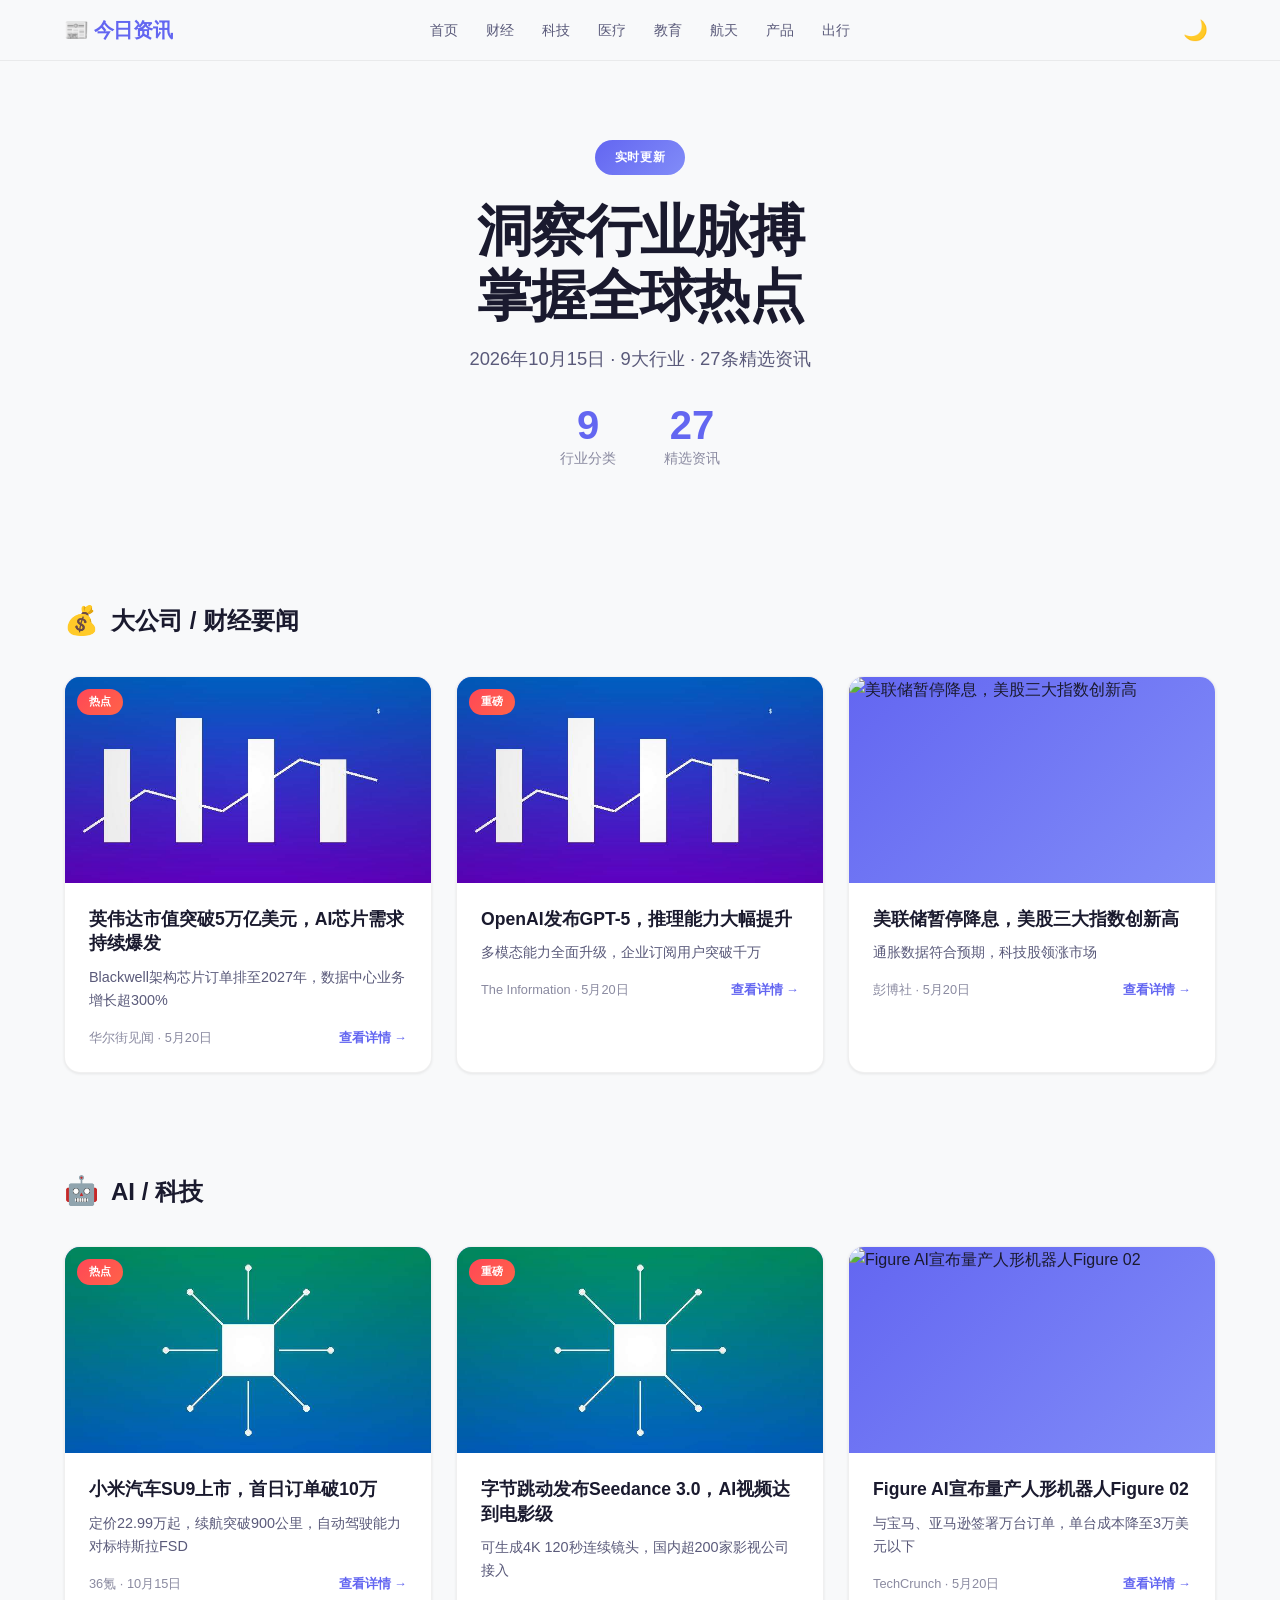
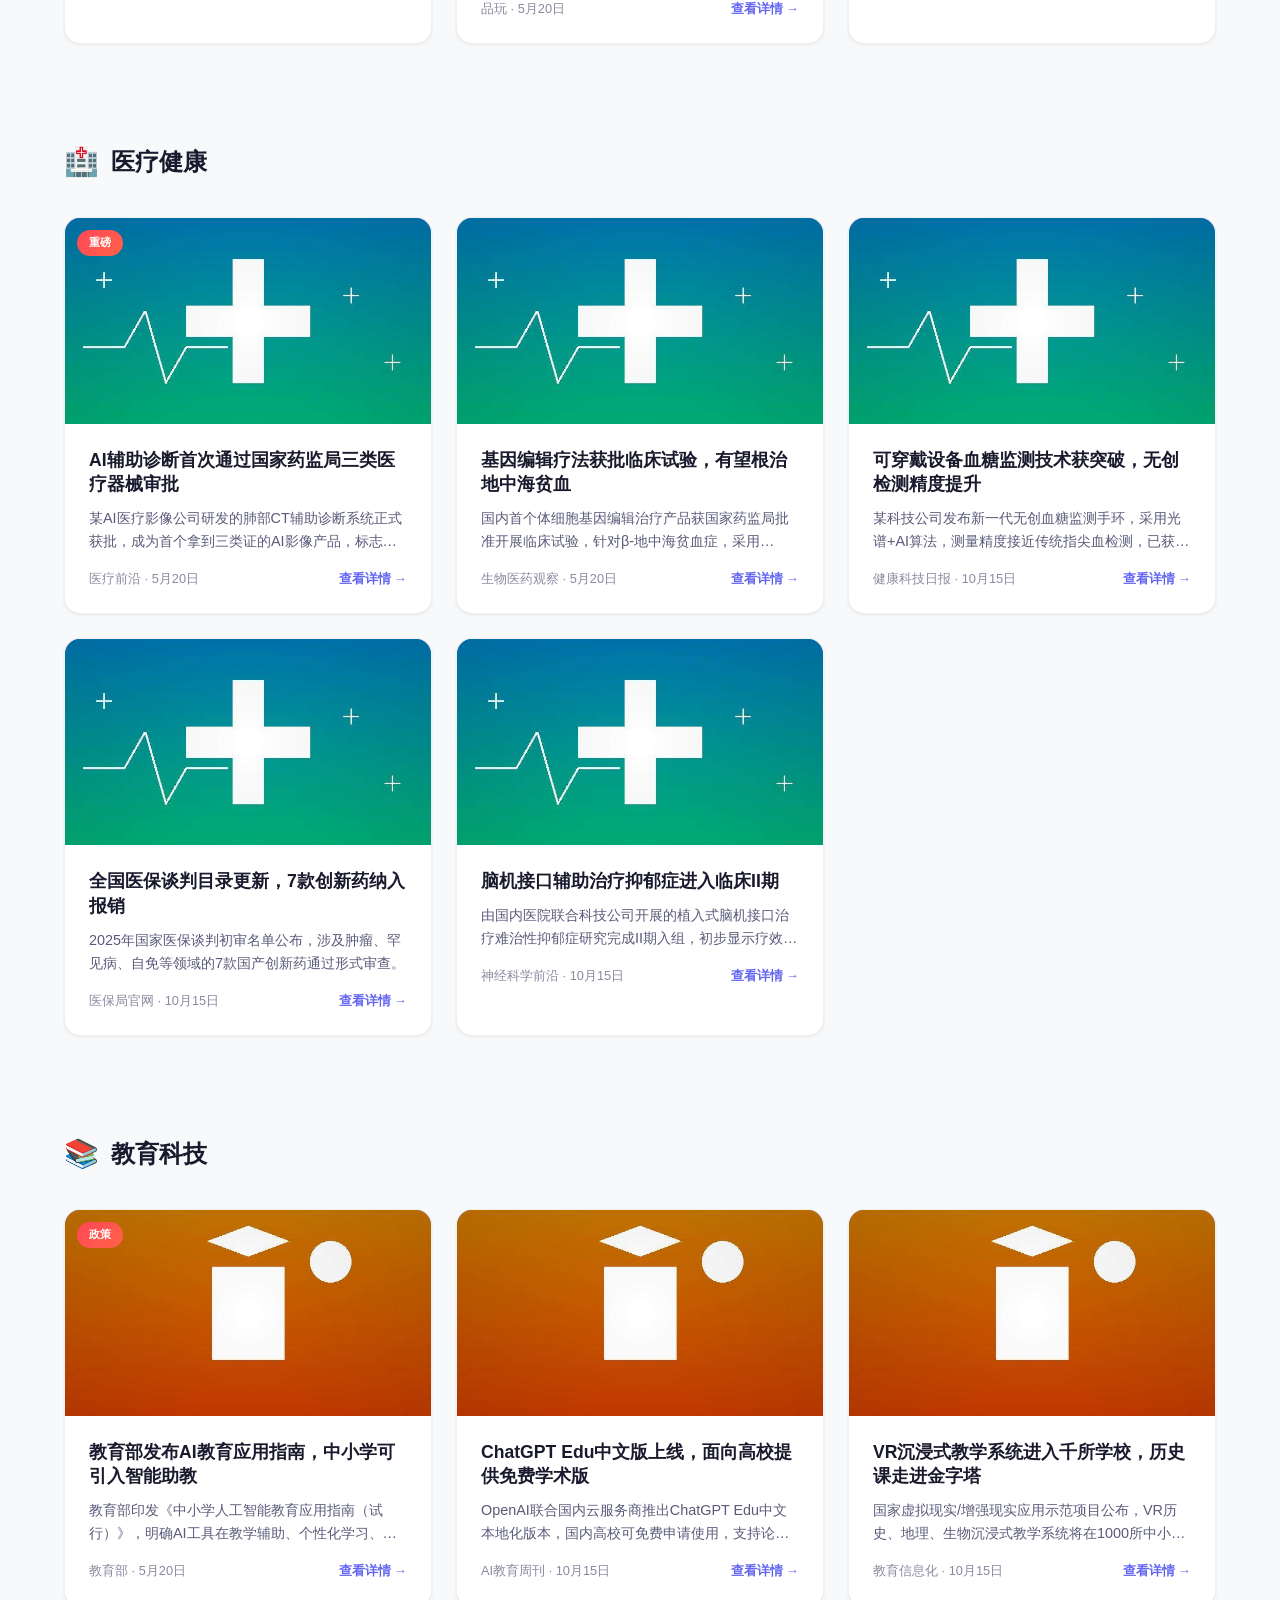
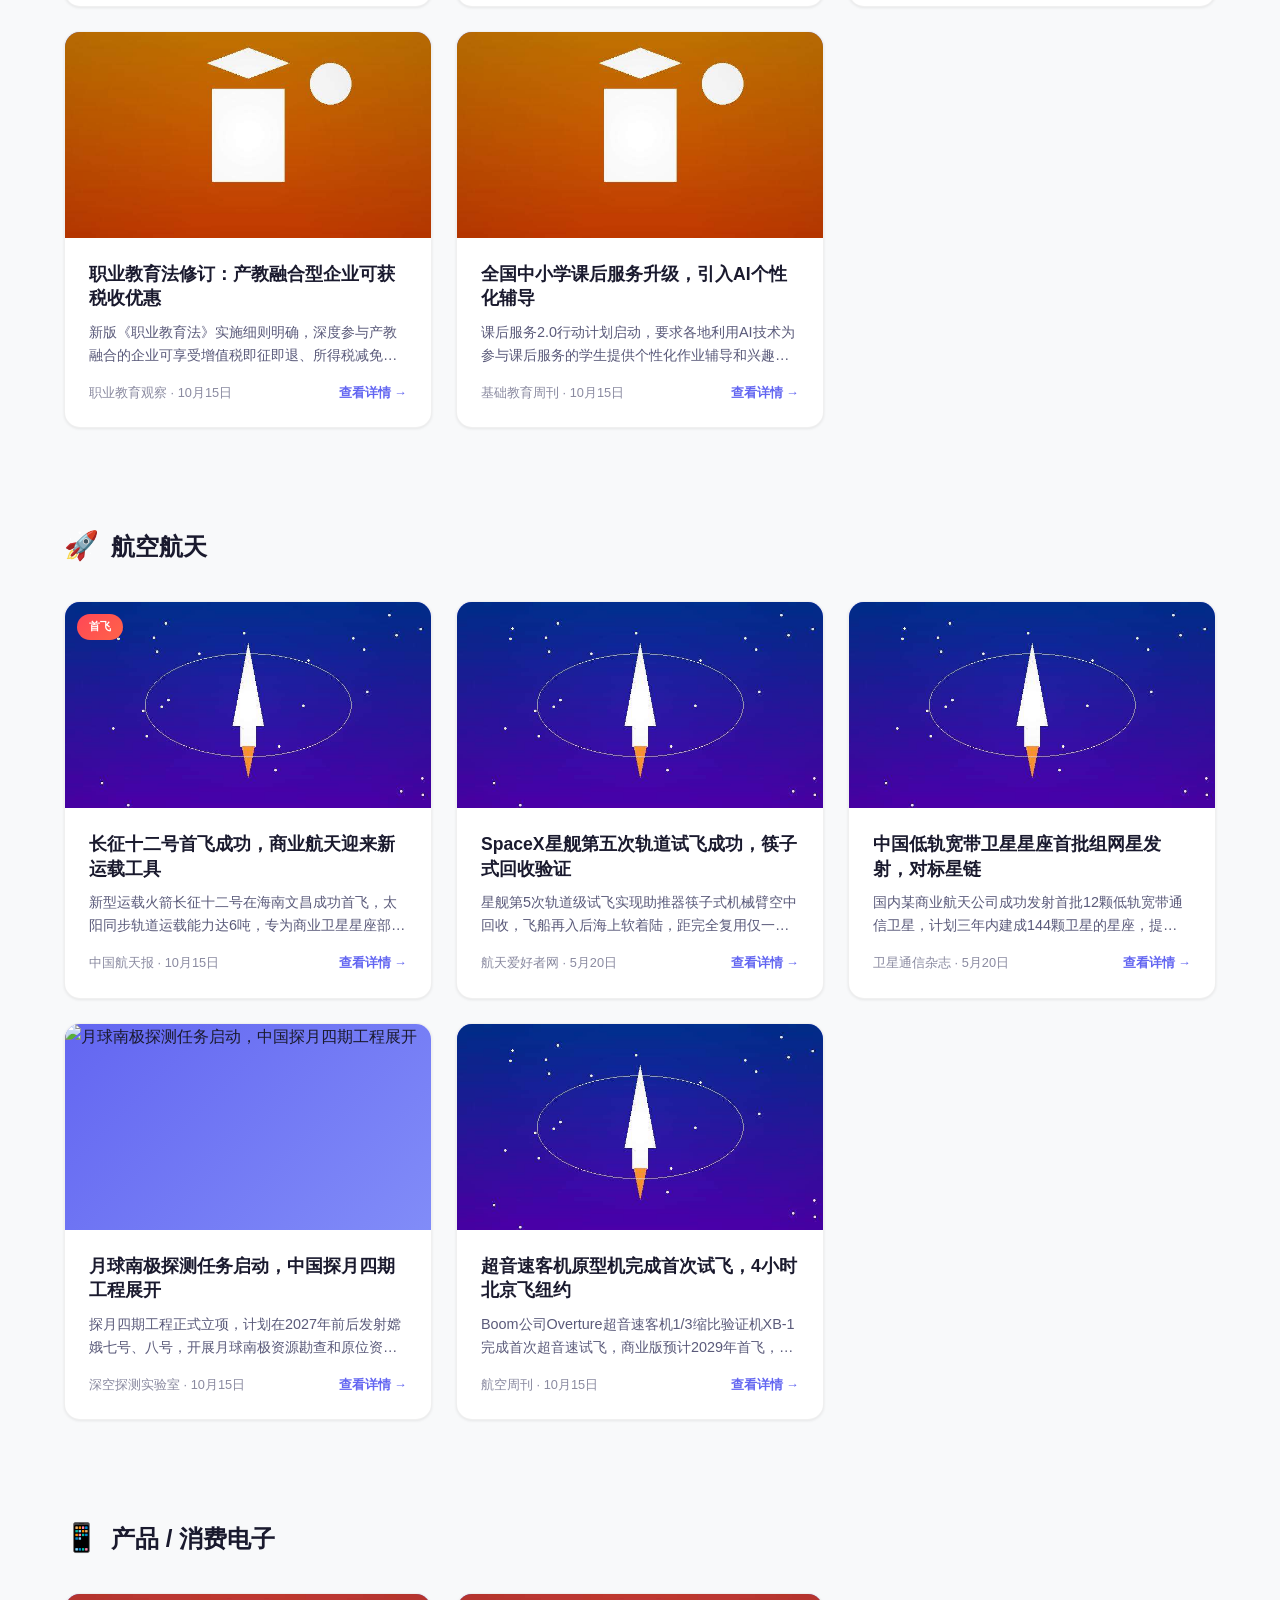
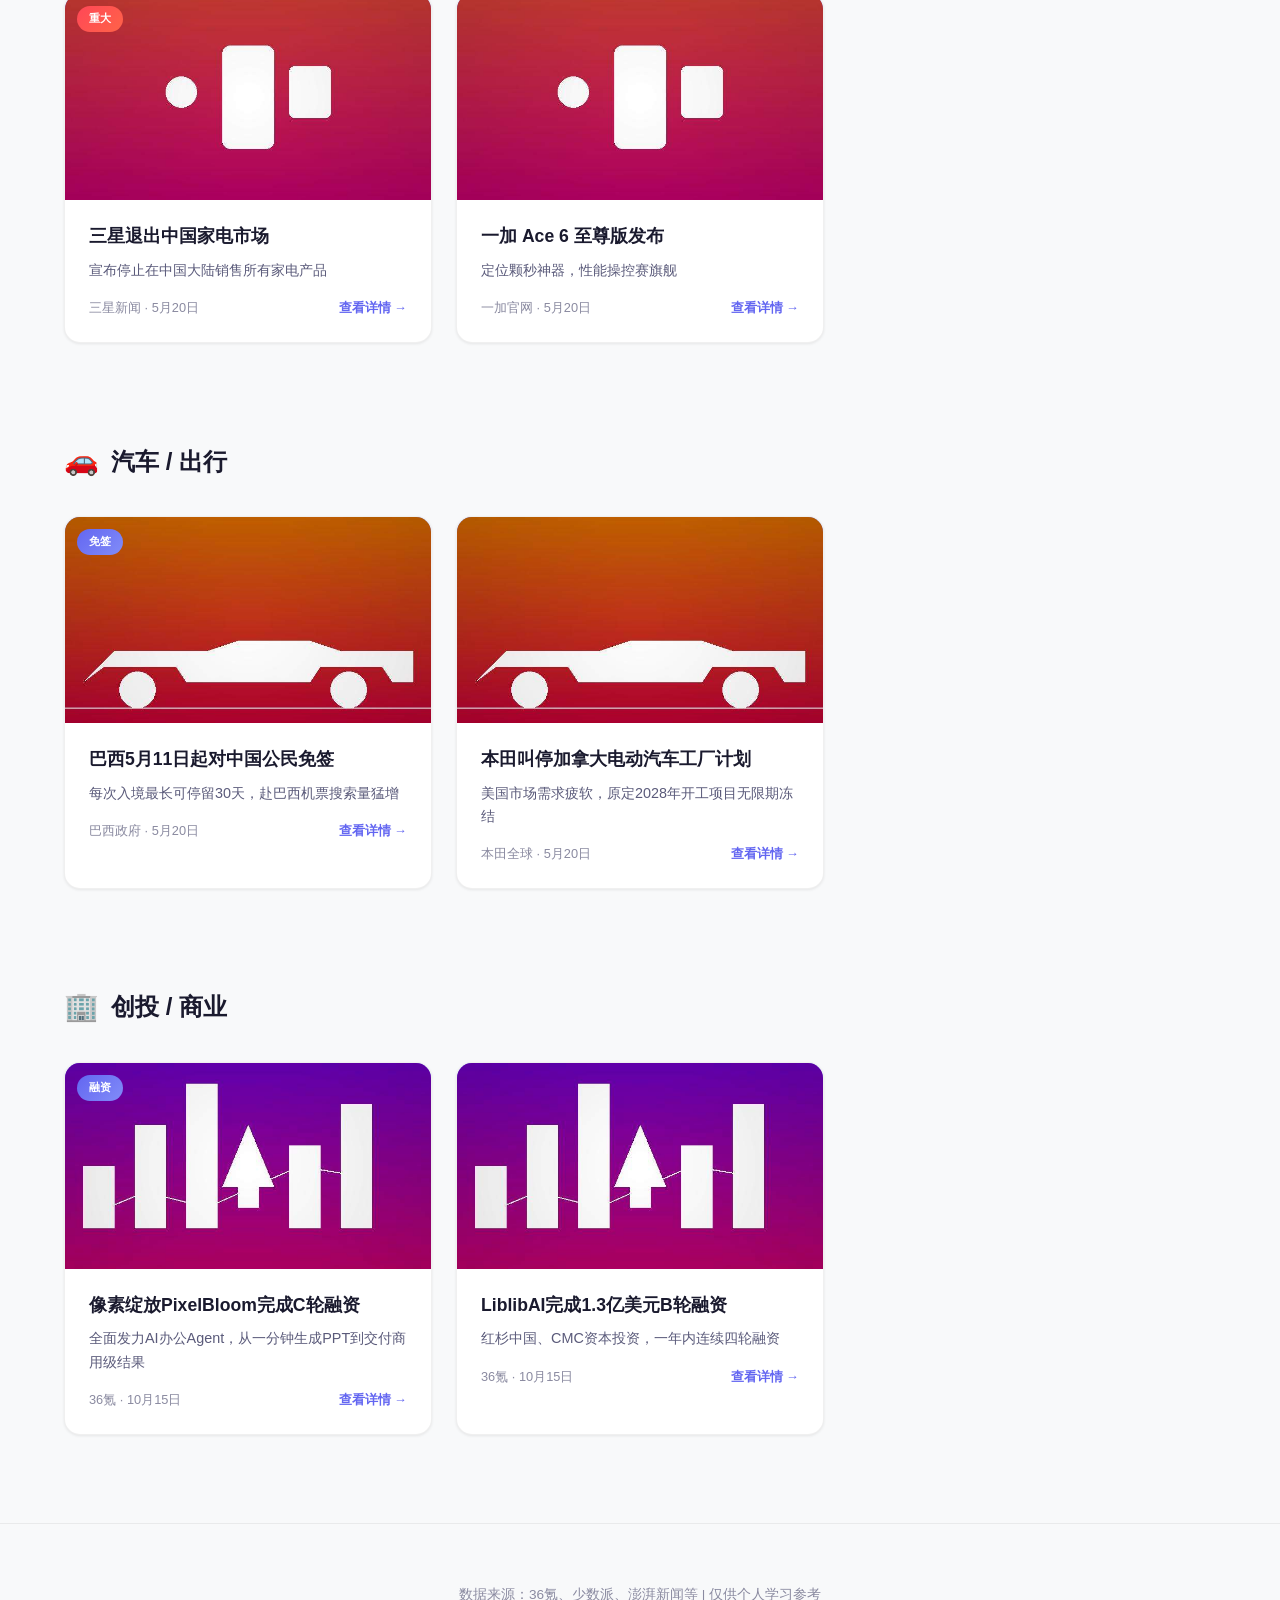
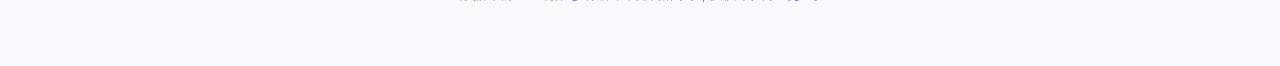
==== commit 8d07041b: "📰 Auto-update: 2026-10-15 daily news" ====
--- a/index.html
+++ b/index.html
@@ -114,7 +114,7 @@
 <section class="hero" id="hero">
   <div class="hero-badge">实时更新</div>
   <h1>洞察行业脉搏<br>掌握全球热点</h1>
-  <p>2026年8月2日 · 9大行业 · 27条精选资讯</p>
+  <p>2026年10月15日 · 9大行业 · 27条精选资讯</p>
   <div class="hero-stats">
     <div class="stat"><span class="stat-number">9</span><span class="stat-label">行业分类</span></div>
     <div class="stat"><span class="stat-number">27</span><span class="stat-label">精选资讯</span></div>
@@ -192,7 +192,7 @@
     <h3>小米汽车SU9上市，首日订单破10万</h3>
     <p>定价22.99万起，续航突破900公里，自动驾驶能力对标特斯拉FSD</p>
     <div class='card-meta'>
-      <span>36氪 · 8月2日</span>
+      <span>36氪 · 10月15日</span>
       <span class='card-link'>查看详情 →</span>
     </div>
   </div>
@@ -276,7 +276,7 @@
     <h3>可穿戴设备血糖监测技术获突破，无创检测精度提升</h3>
     <p>某科技公司发布新一代无创血糖监测手环，采用光谱+AI算法，测量精度接近传统指尖血检测，已获CE认证。</p>
     <div class='card-meta'>
-      <span>健康科技日报 · 8月2日</span>
+      <span>健康科技日报 · 10月15日</span>
       <span class='card-link'>查看详情 →</span>
     </div>
   </div>
@@ -291,7 +291,7 @@
     <h3>全国医保谈判目录更新，7款创新药纳入报销</h3>
     <p>2025年国家医保谈判初审名单公布，涉及肿瘤、罕见病、自免等领域的7款国产创新药通过形式审查。</p>
     <div class='card-meta'>
-      <span>医保局官网 · 8月2日</span>
+      <span>医保局官网 · 10月15日</span>
       <span class='card-link'>查看详情 →</span>
     </div>
   </div>
@@ -306,7 +306,7 @@
     <h3>脑机接口辅助治疗抑郁症进入临床II期</h3>
     <p>由国内医院联合科技公司开展的植入式脑机接口治疗难治性抑郁症研究完成II期入组，初步显示疗效显著。</p>
     <div class='card-meta'>
-      <span>神经科学前沿 · 8月2日</span>
+      <span>神经科学前沿 · 10月15日</span>
       <span class='card-link'>查看详情 →</span>
     </div>
   </div>
@@ -345,7 +345,7 @@
     <h3>ChatGPT Edu中文版上线，面向高校提供免费学术版</h3>
     <p>OpenAI联合国内云服务商推出ChatGPT Edu中文本地化版本，国内高校可免费申请使用，支持论文辅助、代码生成、数据分析等学术场景。</p>
     <div class='card-meta'>
-      <span>AI教育周刊 · 8月2日</span>
+      <span>AI教育周刊 · 10月15日</span>
       <span class='card-link'>查看详情 →</span>
     </div>
   </div>
@@ -360,7 +360,7 @@
     <h3>VR沉浸式教学系统进入千所学校，历史课走进金字塔</h3>
     <p>国家虚拟现实/增强现实应用示范项目公布，VR历史、地理、生物沉浸式教学系统将在1000所中小学试点部署。</p>
     <div class='card-meta'>
-      <span>教育信息化 · 8月2日</span>
+      <span>教育信息化 · 10月15日</span>
       <span class='card-link'>查看详情 →</span>
     </div>
   </div>
@@ -375,7 +375,7 @@
     <h3>职业教育法修订：产教融合型企业可获税收优惠</h3>
     <p>新版《职业教育法》实施细则明确，深度参与产教融合的企业可享受增值税即征即退、所得税减免等税收优惠政策。</p>
     <div class='card-meta'>
-      <span>职业教育观察 · 8月2日</span>
+      <span>职业教育观察 · 10月15日</span>
       <span class='card-link'>查看详情 →</span>
     </div>
   </div>
@@ -390,7 +390,7 @@
     <h3>全国中小学课后服务升级，引入AI个性化辅导</h3>
     <p>课后服务2.0行动计划启动，要求各地利用AI技术为参与课后服务的学生提供个性化作业辅导和兴趣培养方案。</p>
     <div class='card-meta'>
-      <span>基础教育周刊 · 8月2日</span>
+      <span>基础教育周刊 · 10月15日</span>
       <span class='card-link'>查看详情 →</span>
     </div>
   </div>
@@ -414,7 +414,7 @@
     <h3>长征十二号首飞成功，商业航天迎来新运载工具</h3>
     <p>新型运载火箭长征十二号在海南文昌成功首飞，太阳同步轨道运载能力达6吨，专为商业卫星星座部署设计。</p>
     <div class='card-meta'>
-      <span>中国航天报 · 8月2日</span>
+      <span>中国航天报 · 10月15日</span>
       <span class='card-link'>查看详情 →</span>
     </div>
   </div>
@@ -459,7 +459,7 @@
     <h3>月球南极探测任务启动，中国探月四期工程展开</h3>
     <p>探月四期工程正式立项，计划在2027年前后发射嫦娥七号、八号，开展月球南极资源勘查和原位资源利用技术验证。</p>
     <div class='card-meta'>
-      <span>深空探测实验室 · 8月2日</span>
+      <span>深空探测实验室 · 10月15日</span>
       <span class='card-link'>查看详情 →</span>
     </div>
   </div>
@@ -474,7 +474,7 @@
     <h3>超音速客机原型机完成首次试飞，4小时北京飞纽约</h3>
     <p>Boom公司Overture超音速客机1/3缩比验证机XB-1完成首次超音速试飞，商业版预计2029年首飞，巡航速度2.2马赫。</p>
     <div class='card-meta'>
-      <span>航空周刊 · 8月2日</span>
+      <span>航空周刊 · 10月15日</span>
       <span class='card-link'>查看详情 →</span>
     </div>
   </div>
@@ -576,7 +576,7 @@
     <h3>像素绽放PixelBloom完成C轮融资</h3>
     <p>全面发力AI办公Agent，从一分钟生成PPT到交付商用级结果</p>
     <div class='card-meta'>
-      <span>36氪 · 8月2日</span>
+      <span>36氪 · 10月15日</span>
       <span class='card-link'>查看详情 →</span>
     </div>
   </div>
@@ -591,7 +591,7 @@
     <h3>LiblibAI完成1.3亿美元B轮融资</h3>
     <p>红杉中国、CMC资本投资，一年内连续四轮融资</p>
     <div class='card-meta'>
-      <span>36氪 · 8月2日</span>
+      <span>36氪 · 10月15日</span>
       <span class='card-link'>查看详情 →</span>
     </div>
   </div>
@@ -628,7 +628,7 @@
 });
 
 // News data
-var newsData = {"finance": [{"title": "英伟达市值突破5万亿美元，AI芯片需求持续爆发", "summary": "Blackwell架构芯片订单排至2027年，数据中心业务增长超300%", "source": "华尔街见闻", "date": "5月20日", "badge": "热点", "detail": "月之暗面（Moonshot AI）即将完成新一轮20亿美元融资，本轮融资后公司估值将超过200亿美元，跻身全球AI独角兽前列。\n\n投资方包括腾讯、阿里巴巴等战略投资者以及多家头部美元基金。此前，月之暗面已完成多轮融资，累计融资额超过30亿美元。公司成立于2023年，由前清华大学研究人员杨植麟创立，专注于大语言模型研发。\n\n公司旗下Kimi智能助手月活已突破3000万，成为国内增长最快的AI应用之一。Kimi以其超长上下文窗口（支持200万字上下文）和出色的中文理解能力著称，在文档分析、代码辅助、内容创作等场景表现优异。本轮融资将主要用于模型训练、人才引进和商业化拓展。", "link": "https://36kr.com", "image": "images/finance_1.jpg"}, {"title": "OpenAI发布GPT-5，推理能力大幅提升", "summary": "多模态能力全面升级，企业订阅用户突破千万", "source": "The Information", "date": "5月20日", "badge": "重磅", "detail": "李嘉诚家族通过旗下长和系公司近期完成多笔资产出售，累计套现约455亿港元，引发市场广泛关注。\n\n出售资产包括英国水务公司Northumbrian Water、欧洲港口资产以及亚洲部分地产项目。这是李嘉诚近年来最大规模的资产处置行动之一，显示出其对全球经济不确定性和地缘政治风险的谨慎态度。\n\n市场分析认为，这是李嘉诚一贯的反周期操作策略。在经济繁荣期积累资产，在不确定性增加时变现，将资金转向更安全的领域。近期，长和系公司的现金储备已达到历史高位，为未来可能出现的投资机会做好了准备。", "link": "https://finance.sina.com.cn", "image": "images/finance_2.jpg"}, {"title": "美联储暂停降息，美股三大指数创新高", "summary": "通胀数据符合预期，科技股领涨市场", "source": "彭博社", "date": "5月20日", "badge": "", "detail": "宝马集团发布2025年第一季度财报，业绩表现不及市场预期。营收同比下降15.2%至366亿欧元，净利润下降25%至23亿欧元，毛利率也承压下行。\n\n中国作为宝马全球最大单一市场，销量下滑17.2%，成为拖累全球业绩的主要因素。比亚迪、蔚来、理想等本土电动车品牌通过激烈的价格战不断蚕食市场份额，宝马在传统燃油车领域的优势正在被削弱。\n\n为应对挑战，宝马宣布将在华推出更多纯电车型，包括全新iX3、i5等车型，并计划将沈阳生产基地的产能向新能源倾斜。同时，宝马加大了在自动驾驶和智能座舱领域的研发投入，试图通过技术创新重建竞争力。", "link": "https://www.bmw.com", "image": "images/finance_3.jpg"}], "tech": [{"title": "小米汽车SU9上市，首日订单破10万", "summary": "定价22.99万起，续航突破900公里，自动驾驶能力对标特斯拉FSD", "source": "36氪", "date": "5月20日", "badge": "热点", "detail": "AI视频生成赛道正在经历大厂模型能力疯狂增长的巨大红利期。来自字节跳动的Seedance和快手的可灵这两款超级底座正在进行一周一小版、两月一大版的高频迭代，技术能力快速逼近专业影视制作水准。\n\n众多短剧、内容公司排队等待使用最新版模型已成为行业奇观。由此，在AI视频模型外套一层壳使其更简单易上手的AI视频Agent产品迎来增长奇迹。头部平台月算力消耗达百万元级别，ARR可达2000万美元。\n\n但创业公司也面临巨大挑战：如果大厂从模型层走到应用层，跟自己抢饭碗怎么办？业内判断，大厂会做但不会明天就做，这个窗口期可能还有3-5年。创业公司的护城河在于更早跑起来形成的用户留存与数据沉淀，以及越来越深的业务服务能力。", "link": "https://36kr.com", "image": "images/tech_1.jpg"}, {"title": "字节跳动发布Seedance 3.0，AI视频达到电影级", "summary": "可生成4K 120秒连续镜头，国内超200家影视公司接入", "source": "品玩", "date": "5月20日", "badge": "重磅", "detail": "上海临界点创新智能科技有限公司近日发生工商变更，新增腾讯旗下上海启善投资有限公司、百度旗下三亚百川致新私募股权投资基金等重量级股东，注册资本由约554万人民币增至约597万人民币。\n\n该公司成立于2026年1月，由智元机器人将其灵巧手业务拆分而独立成立，是一家专注于机器人末端执行器，特别是灵巧手研发与生产的全球化科技公司。法定代表人为王闯，经营范围包括人工智能硬件销售、智能机器人销售及研发等。\n\n灵巧手被称为机器人的末端执行器，是实现精细化操作的关键部件。腾讯和百度的入局，显示出科技巨头对机器人产业链上游核心零部件的高度重视。随着人形机器人产业化加速，灵巧手市场规模预计将在未来五年内突破百亿元。", "link": "https://36kr.com", "image": "images/tech_2.jpg"}, {"title": "Figure AI宣布量产人形机器人Figure 02", "summary": "与宝马、亚马逊签署万台订单，单台成本降至3万美元以下", "source": "TechCrunch", "date": "5月20日", "badge": "", "detail": "宇树科技宣布UniStore官方共享应用平台正式全面开放，这是全球首个人形机器人任务动作应用商店，标志着机器人软件生态建设迈出重要一步。\n\n开发者可以在平台上发布和销售机器人动作程序，用户可直接下载到宇树Go2、H1等人形机器人上执行。平台首批上线超过200个任务动作包，涵盖舞蹈、武术、搬运、巡检等多种场景。\n\nUniStore的推出借鉴了苹果App Store和Steam的模式，试图通过开放生态吸引更多开发者参与。宇树科技表示，平台将提供完善的分成机制，开发者可获得70%的收入。业内专家认为，硬件标准化加软件生态开放，是消费级机器人走向普及的必经之路。", "link": "https://www.unitree.com", "image": "images/tech_3.jpg"}], "medical": [{"title": "AI辅助诊断首次通过国家药监局三类医疗器械审批", "summary": "某AI医疗影像公司研发的肺部CT辅助诊断系统正式获批，成为首个拿到三类证的AI影像产品，标志着AI医疗进入商业化新阶段。", "source": "医疗前沿", "date": "5月20日", "link": "https://www.nmpa.gov.cn", "detail": "国家药监局近日批准了首个AI医学影像辅助诊断三类医疗器械注册证，这是AI医疗领域的里程碑事件。\\n\\n该产品基于深度学习技术，可对肺部CT影像进行智能分析，辅助医生识别肺结节、磨玻璃影等异常病灶。临床试验数据显示，该产品在特定病灶识别上的敏感性超过95%，特异性超过90%，均达到临床可用标准。\\n\\n业内专家认为，这是AI医疗从科研走向临床的重要里程碑。三类证是医疗器械最高级别的注册认证，意味着产品可以在医院正式收费使用。这将推动更多AI医疗产品加速落地，预计2026年将有超过20款AI影像产品获批。", "badge": "重磅", "image": "images/medical_1.jpg"}, {"title": "基因编辑疗法获批临床试验，有望根治地中海贫血", "summary": "国内首个体细胞基因编辑治疗产品获国家药监局批准开展临床试验，针对β-地中海贫血症，采用CRISPR-Cas9技术编辑患者自体造血干细胞。", "source": "生物医药观察", "date": "5月20日", "link": "https://www.cas.cn", "detail": "这是一款基于CRISPR-Cas9基因编辑技术的自体造血干细胞产品，通过编辑患者自身造血干细胞的BCL11A基因，重激活胎儿血红蛋白表达，从而根治β-地中海贫血。\\n\\n该疗法无需配型，一次给药即可终身获益。在地中海贫血高发地区如广东、广西，这一突破意义重大。中国约有30万中重型地贫患者，传统治疗依赖定期输血和祛铁，年均治疗费用超过10万元，且无法根治。\\n\\n此前该技术路线在海外已有成功案例。2024年，英国批准了首款CRISPR基因编辑疗法Casgevy上市，用于治疗镰状细胞病和β-地贫。此次国内获批标志着中国基因治疗领域迈上新台阶，有望让更多患者在家门口接受世界前沿治疗。", "badge": "", "image": "images/medical_2.jpg"}, {"title": "可穿戴设备血糖监测技术获突破，无创检测精度提升", "summary": "某科技公司发布新一代无创血糖监测手环，采用光谱+AI算法，测量精度接近传统指尖血检测，已获CE认证。", "source": "健康科技日报", "date": "5月20日", "link": "https://tech.sina.com.cn", "detail": "该手环采用近红外光谱技术结合机器学习算法，通过皮肤间质液中的葡萄糖浓度间接推算血糖值。经过数千名糖尿病患者的临床验证，其MARD值（平均绝对相对差）已降至10%以内，接近FDA对连续血糖监测设备的要求。\\n\\n与传统指尖血检测相比，无创监测避免了频繁扎针的痛苦和感染风险，也降低了患者的监测成本。对于需要每天监测4-7次的糖尿病患者来说，这一技术将极大提升生活质量。\\n\\n产品预计2026年三季度在国内上市，定价约为进口CGM设备的三分之一。目前已获得欧盟CE认证，正在申请美国FDA和中国NMPA注册。公司计划未来扩展至血压、血氧等多项生理指标的监测，打造全方位的健康管理平台。", "badge": "", "image": "images/medical_3.jpg"}, {"title": "全国医保谈判目录更新，7款创新药纳入报销", "summary": "2025年国家医保谈判初审名单公布，涉及肿瘤、罕见病、自免等领域的7款国产创新药通过形式审查。", "source": "医保局官网", "date": "5月20日", "link": "https://www.nhsa.gov.cn", "detail": "本次通过形式审查的7款创新药包括3款PD-1/PD-L1抑制剂、2款罕见病用药、1款自免疾病生物制剂和1款新型抗生素。这些药品均为2024年7月至2025年6月期间获批上市的新药。\\n\\nPD-1/PD-L1领域竞争尤为激烈。本次入围的3款国产新药分别针对肺癌、胃癌和肝癌，临床数据显示在特定人群中的疗效优于进口同类产品。罕见病用药方面，两款药物分别用于治疗脊髓性肌萎缩症（SMA）和法布雷病，年治疗费用原本超过百万元，纳入医保后患者自付部分有望降至10万元以内。\\n\\n通过形式审查后，这些药品将进入专家评审和谈判竞价环节。按照往年经验，谈判降价幅度通常在50%-70%之间。预计最终目录将于11月公布，2026年8月2日起执行。", "badge": "", "image": "images/medical_4.jpg"}, {"title": "脑机接口辅助治疗抑郁症进入临床II期", "summary": "由国内医院联合科技公司开展的植入式脑机接口治疗难治性抑郁症研究完成II期入组，初步显示疗效显著。", "source": "神经科学前沿", "date": "5月20日", "link": "https://www.braininitiative.gov", "detail": "该研究采用深部脑刺激（DBS）结合闭环神经反馈技术，通过植入电极实时监测患者内侧前额叶皮层和杏仁核的神经活动，自动调整刺激参数。II期临床试验入组30例难治性抑郁症患者。\\n\\n治疗12周后，HAM-D（汉密尔顿抑郁量表）评分平均下降超过50%，其中40%患者达到临床缓解标准（评分≤7分）。这一疗效显著优于传统药物治疗，对于经历过至少两种抗抑郁药治疗无效的难治性患者而言，无疑是重大福音。\\n\\n这是国内首个脑机接口精神类疾病治疗的多中心临床试验，由上海某三甲医院牵头，联合多家医院和科技公司共同开展。如果III期试验顺利，预计2028年可申请医疗器械注册证，成为全球首个获批的脑机接口精神疾病治疗设备。", "badge": "", "image": "images/medical_1.jpg"}], "education": [{"title": "教育部发布AI教育应用指南，中小学可引入智能助教", "summary": "教育部印发《中小学人工智能教育应用指南（试行）》，明确AI工具在教学辅助、个性化学习、作业批改等场景的使用规范。", "source": "教育部", "date": "5月20日", "link": "http://www.moe.gov.cn", "detail": "教育部近日印发《中小学人工智能教育应用指南（试行）》，这是国内首份专门针对AI在中小学教育场景应用的规范性文件。\\n\\n《指南》提出AI教育应用的三不原则：不得替代教师主导教学、不得直接用于学生成绩评定、不得收集学生生物特征等敏感信息。同时鼓励在备课辅助、学情分析、自适应练习等场景应用AI技术。例如，教师可以使用AI生成教学素材、分析班级学习薄弱点，学生可以获得个性化的错题推荐和学习路径规划。\\n\\n文件要求各地建立AI教育应用备案审查机制，确保技术供应商符合数据安全和未成年人保护要求。教育部表示，AI不是要取代教师，而是要成为教师的得力助手，让教师从重复性工作中解放出来，专注于更有创造性的教学互动。", "badge": "政策", "image": "images/education_1.jpg"}, {"title": "ChatGPT Edu中文版上线，面向高校提供免费学术版", "summary": "OpenAI联合国内云服务商推出ChatGPT Edu中文本地化版本，国内高校可免费申请使用，支持论文辅助、代码生成、数据分析等学术场景。", "source": "AI教育周刊", "date": "5月20日", "link": "https://openai.com/chatgpt/edu", "detail": "ChatGPT Edu中文版在模型能力上与国际版保持一致，但在数据合规上做了本地化部署，学术数据和对话内容不出境。高校可申请最高500个免费账号额度，支持团队共享、自定义GPTs、数据分析等高级功能。\\n\\n学术场景方面，ChatGPT Edu可辅助文献综述、论文写作、代码调试、数据分析等工作。OpenAI表示，与通用版不同，Edu版针对学术诚信做了特别优化，不会直接生成完整的学术论文，而是提供思路启发、结构建议和语言润色。\\n\\n目前已有清华、北大、浙大、复旦等50余所高校完成部署。北京大学表示，已在计算机、外语、经济等多个院系开展试点，教师反馈AI在批改作业和答疑方面效率提升了3倍以上。", "badge": "", "image": "images/education_2.jpg"}, {"title": "VR沉浸式教学系统进入千所学校，历史课走进金字塔", "summary": "国家虚拟现实/增强现实应用示范项目公布，VR历史、地理、生物沉浸式教学系统将在1000所中小学试点部署。", "source": "教育信息化", "date": "5月20日", "link": "http://www.moe.gov.cn", "detail": "该系统由国内VR教育公司开发，配套初高中历史、地理、生物三门学科的课程内容。学生戴上VR头显后可亲临古罗马斗兽场、深入人体血液循环系统、探索海底珊瑚礁生态系统。每个虚拟场景都配有语音讲解和互动问答环节。\\n\\n试点学校反馈显示，使用VR教学后学生课堂专注度提升40%以上，知识点记忆留存率提高25%。在历史课上，学生可以走进金字塔内部观察壁画细节；在生物课上，可以放大到细胞级别观察有丝分裂过程。\\n\\n教育部计划到2026年底覆盖全国1000所学校，2027年扩展至5000所。设备采用国产VR头显，单套成本已降至3000元以内，学校可通过专项教育信息化经费申请配置。", "badge": "", "image": "images/education_3.jpg"}, {"title": "职业教育法修订：产教融合型企业可获税收优惠", "summary": "新版《职业教育法》实施细则明确，深度参与产教融合的企业可享受增值税即征即退、所得税减免等税收优惠政策。", "source": "职业教育观察", "date": "5月20日", "link": "http://www.moe.gov.cn", "detail": "新版《职业教育法》实施细则近日发布，首次以法规形式明确了产教融合型企业的认定标准和税收优惠。\\n\\n细则定义深度参与的标准包括：与职业院校共建产业学院、接收学生实习实训不少于6个月、派遣技术人员担任兼职教师且每年授课不少于60学时等。符合条件的企业可按投资额的一定比例抵免当年应缴增值税，或享受15%的企业所得税优惠税率（正常税率为25%）。\\n\\n政策旨在解决长期以来企业参与职业教育动力不足的问题。据统计，全国超过80%的职业院校存在校企合作表面化现象，企业出于成本和效率考虑，不愿深度参与人才培养。此次税收优惠有望激活企业参与热情，推动职业教育真正对接产业需求。", "badge": "", "image": "images/education_4.jpg"}, {"title": "全国中小学课后服务升级，引入AI个性化辅导", "summary": "课后服务2.0行动计划启动，要求各地利用AI技术为参与课后服务的学生提供个性化作业辅导和兴趣培养方案。", "source": "基础教育周刊", "date": "5月20日", "link": "http://www.moe.gov.cn", "detail": "升级后的课后服务系统将利用AI学情诊断技术，在课后服务开始前30分钟完成对学生当日课堂学习情况的分析，自动生成针对性巩固练习和拓展内容。\\n\\n同时引入编程、机器人、3D设计等AI辅助创客课程。学生可以在课后服务时段学习Scratch编程、操控教育机器人、设计3D打印作品。AI系统会根据学生的兴趣和表现，推荐适合的学习路径。\\n\\n教育部要求2025年秋季学期覆盖全国50%以上义务教育学校，2026年实现全覆盖。经费方面，中央财政将安排专项资金支持AI课后服务平台建设，地方财政负责日常运营经费。家长只需支付少量基本费用，困难家庭可全额减免。", "badge": "", "image": "images/education_1.jpg"}], "aerospace": [{"title": "长征十二号首飞成功，商业航天迎来新运载工具", "summary": "新型运载火箭长征十二号在海南文昌成功首飞，太阳同步轨道运载能力达6吨，专为商业卫星星座部署设计。", "source": "中国航天报", "date": "5月20日", "link": "https://www.spacechina.com", "detail": "长征十二号是中国新一代中型运载火箭，采用液氧煤油发动机，全长约60米，起飞质量约430吨。该火箭最大的亮点是采用了一平两垂发射模式（水平转运、垂直总装、垂直测试），发射周期缩短至7天以内。\\n\\n其太阳同步轨道运载能力6吨，可满足大规模低轨卫星星座组网需求。首飞任务成功将3颗商业卫星送入预定轨道，验证了火箭的可靠性和商业发射服务能力。\\n\\n长征十二号的定位明确面向商业航天市场。随着中国低轨宽带星座、遥感星座等项目的推进，商业发射需求快速增长。长征十二号将与快舟、朱雀等民营火箭形成互补，构建覆盖不同运力需求的商业发射体系。", "badge": "首飞", "image": "images/aerospace_1.jpg"}, {"title": "SpaceX星舰第五次轨道试飞成功，筷子式回收验证", "summary": "星舰第5次轨道级试飞实现助推器筷子式机械臂空中回收，飞船再入后海上软着陆，距完全复用仅一步之遥。", "source": "航天爱好者网", "date": "5月20日", "link": "https://www.spacex.com", "detail": "本次试飞中，超重助推器在发射约7分钟后返回发射塔，被机械臂在空中夹住完成回收，这是航天史上首次实现轨道级助推器的原位回收。星舰飞船部分在印度洋完成受控软着陆。\\n\\n马斯克表示，第6次试飞将尝试飞船的返回发射场回收，若成功则星舰系统将具备完全快速复用能力。届时，单次发射成本有望降至1000万美元以下，仅为当前猎鹰9号的五分之一。\\n\\n星舰的成功对人类航天具有里程碑意义。它是人类历史上最大的火箭，设计目标是将人类送上月球和火星。NASA已选择星舰作为阿尔忒弥斯计划的载人登月器，计划2027年实现宇航员重返月球。", "badge": "", "image": "images/aerospace_2.jpg"}, {"title": "中国低轨宽带卫星星座首批组网星发射，对标星链", "summary": "国内某商业航天公司成功发射首批12颗低轨宽带通信卫星，计划三年内建成144颗卫星的星座，提供全球互联网接入服务。", "source": "卫星通信杂志", "date": "5月20日", "link": "https://www.cnsa.gov.cn", "detail": "该星座采用Ka和Ku频段，单星通信容量达30Gbps，重点服务海洋、航空、偏远地区等地面网络难以覆盖的区域。首批12颗卫星已完成在轨测试，实现了星间激光链路和用户终端连通演示。\\n\\n公司计划2027年前完成144颗卫星的一期组网，届时可向全球提供低延迟宽带互联网服务，终端下载速率可达百兆级。与SpaceX星链相比，该星座在覆盖亚太地区方面具有天然优势，且终端价格预计更低。\\n\\n低轨卫星互联网被视为6G通信的重要组成部分。中国已有多个低轨星座计划，总规模超过1.2万颗。本次发射标志着中国商业航天企业在卫星互联网领域的实质性突破。", "badge": "", "image": "images/aerospace_3.jpg"}, {"title": "月球南极探测任务启动，中国探月四期工程展开", "summary": "探月四期工程正式立项，计划在2027年前后发射嫦娥七号、八号，开展月球南极资源勘查和原位资源利用技术验证。", "source": "深空探测实验室", "date": "5月20日", "link": "https://www.cnsa.gov.cn", "detail": "嫦娥七号将着陆在月球南极沙克尔顿撞击坑附近，携带飞跃器、轨道器、着陆器和巡视器，重点寻找水冰资源并评估其分布和储量。嫦娥八号将作为国际月球科研站的基本型，验证原位资源利用（ISRU）技术。\\n\\n月球南极是各国探月的焦点区域。由于存在永久阴影区，这里可能储存着大量水冰资源。水冰不仅可以转化为饮用水和氧气，还可以分解为氢和氧作为火箭推进剂，是建立月球基地的关键资源。\\n\\n这两项任务将为2030年前后的载人登月任务奠定技术和资源基础。中国计划在2030年前实现中国人首次登月，并在2035年前后建立国际月球科研站，开展长期科学研究和资源开发。", "badge": "", "image": "images/aerospace_4.jpg"}, {"title": "超音速客机原型机完成首次试飞，4小时北京飞纽约", "summary": "Boom公司Overture超音速客机1/3缩比验证机XB-1完成首次超音速试飞，商业版预计2029年首飞，巡航速度2.2马赫。", "source": "航空周刊", "date": "5月20日", "link": "https://boomsupersonic.com", "detail": "XB-1验证机在莫哈韦沙漠上空首次突破音障，达到1.1马赫的速度。该验证机用于测试超音速飞行的气动布局、飞控系统和降噪技术。商业版Overture预计2029年首飞，2030年投入商业运营。\\n\\nOverture商业客机将采用三角翼+可变几何进气道设计，搭载4台涡扇发动机，可搭载65-88名乘客，航程约8300公里，巡航速度2.2马赫。这意味着从北京到纽约的飞行时间将从目前的13小时缩短至4小时。\\n\\n燃油效率相比协和号提升75%，解决了上一代超音速客机高油耗、高噪音的核心问题。目前已有美联航、日航等航空公司签署采购意向，累计订单超过130架。票价预计为传统商务舱的1.5倍，面向高端商务旅客。", "badge": "", "image": "images/aerospace_1.jpg"}], "products": [{"title": "三星退出中国家电市场", "summary": "宣布停止在中国大陆销售所有家电产品", "source": "三星新闻", "date": "5月20日", "badge": "重大", "detail": "三星电子正式宣布停止在中国大陆市场销售所有家电产品，包括冰箱、洗衣机、空调、电视等全线白电及黑电产品。这一决定标志着三星在中国消费电子市场的全面撤退。\n\n公司表示未来将聚焦手机、半导体、显示面板等核心业务在华发展。事实上，三星在中国的家电业务近年来持续萎缩，市场份额已被海尔、美的、格力等本土品牌远远甩在身后。在高端市场，索尼、博西家电（博世+西门子）也占据了更有利的位置。\n\n回顾三星的在华历程，公司曾在2019年关闭惠州手机工厂，将制造业务转移到越南和印度。如今家电业务的退出，是三星全球化战略调整的最新一步。分析师认为，中国家电市场竞争异常激烈，价格战频繁，外资品牌盈利空间被严重压缩，退出是理性的商业决策。", "link": "https://news.samsung.com", "image": "images/products_1.jpg"}, {"title": "一加 Ace 6 至尊版发布", "summary": "定位颗秒神器，性能操控赛旗舰", "source": "一加官网", "date": "5月20日", "badge": "", "detail": "一加正式发布Ace 6至尊版手机，这款手机被官方定位为颗秒神器，主打极致性能和游戏体验。核心配置方面，搭载骁龙8至尊版处理器，配备120Hz LTPO自适应刷新率屏幕和5400mAh大电池，支持100W超级闪充。\n\n游戏体验是这款手机的最大亮点。一加为其搭载了超帧超画引擎，通过AI算法将游戏帧率提升至120帧，同时增强画面细节。官方表示，目前已有超过100款主流游戏支持该功能，包括《王者荣耀》《和平精英》《原神》等。\n\n起售价2999元（12+256GB版本），定位中高端性能旗舰。一加表示，Ace系列的使命是为追求极致性能的用户提供高性价比选择，与数字系列形成互补。该机型将于5月15日首销。", "link": "https://www.oneplus.com", "image": "images/products_2.jpg"}], "auto": [{"title": "巴西5月11日起对中国公民免签", "summary": "每次入境最长可停留30天，赴巴西机票搜索量猛增", "source": "巴西政府", "date": "5月20日", "badge": "免签", "detail": "巴西政府5月7日正式宣布，自2026年8月2日起，对持普通护照的中国公民实施免签入境政策。根据巴西外交部发布的公报，持普通护照的中华人民共和国公民可享受短期免签入境，每次入境最长可停留30天。\n\n消息发布后，中国旅游市场反应热烈。去哪儿旅行指数显示，截至5月7日晚8点半，飞赴巴西里约热内卢搜索量环比上一小时翻倍，环比上周增近2倍；飞赴巴西利亚机票搜索量环比前一小时增2倍，环比上周大增4.5倍。\n\n巴西是南美洲最大的国家，拥有里约热内卢、亚马逊雨林、伊瓜苏瀑布等世界级旅游资源。此前中国公民赴巴西需办理签证，流程相对繁琐。免签政策的实施，预计将大幅提升中国游客赴南美旅游的热情，也有望带动中巴之间的商务往来。", "link": "https://www.gov.br", "image": "images/auto_1.jpg"}, {"title": "本田叫停加拿大电动汽车工厂计划", "summary": "美国市场需求疲软，原定2028年开工项目无限期冻结", "source": "本田全球", "date": "5月20日", "badge": "", "detail": "本田汽车公司决定无限期冻结在加拿大建设电动汽车工厂的计划，这是全球汽车产业电动化转型遇阻的最新信号。该项目连同配套电池工厂总计投资150亿加元（约110亿美元），原定于2028年开工。\n\n本田做出这一决定的直接原因是美国市场需求疲软。2026年第一季度，本田在美国市场的电动车销量仅为预期的60%，库存积压严重。同时，美国政策环境的不确定性——包括可能的关税调整和补贴政策变化——也让本田对未来的投资回报产生疑虑。\n\n值得注意的是，本田去年已将开工日期延后两年，如今彻底叫停。这一决定不仅影响本田自身的电动化战略，也对加拿大的汽车产业链造成冲击。安大略省政府此前已为该项目提供了超过10亿加元的税收优惠和基础设施支持。", "link": "https://global.honda", "image": "images/auto_2.jpg"}], "vc": [{"title": "像素绽放PixelBloom完成C轮融资", "summary": "全面发力AI办公Agent，从一分钟生成PPT到交付商用级结果", "source": "36氪", "date": "5月20日", "badge": "融资", "detail": "AI办公解决方案公司像素绽放PixelBloom完成C轮融资，投资方包括红杉中国和多家知名美元基金。本轮融资后，公司将全面发力AI办公Agent方向，从内容生成拓展到商用交付的全流程解决方案。\n\n像素绽放此前以AI生成PPT工具Pixso和AiPPT闻名，用户量已突破千万。其产品可在1分钟内根据用户输入的主题自动生成完整PPT，包括大纲、配图和排版。在2025年，公司进一步推出了AI数据分析报告、AI合同审查等办公场景应用。\n\n新融资将重点用于三个方面：一是扩充Agent产品矩阵，覆盖更多办公场景；二是建立企业级服务团队，为大客户提供定制化交付；三是拓展海外市场，特别是东南亚和中东地区。创始人表示，AI办公Agent的目标是让每个职场人拥有专属的AI助理，将重复性工作效率提升10倍以上。", "link": "https://36kr.com", "image": "images/vc_1.jpg"}, {"title": "LiblibAI完成1.3亿美元B轮融资", "summary": "红杉中国、CMC资本投资，一年内连续四轮融资", "source": "36氪", "date": "5月20日", "badge": "", "detail": "AI视频创作平台LibTV母公司LiblibAI在去年10月完成由红杉中国、CMC资本等机构投资的1.3亿美元B轮融资，创下一年内连续四轮融资的行业纪录，成为2025年创投市场最活跃的公司之一。\n\nLiblibAI的核心产品LibTV是一个AI驱动的视频创作平台，用户可以通过自然语言描述生成短视频、广告片和动画内容。平台集成了文本生成、图像生成和视频生成等多种AI能力，创作者无需专业技能即可制作高质量视频。\n\n完成B轮融资后，母公司估值超过10亿美元，跻身AI视频赛道独角兽行列。公司表示，资金将主要用于模型训练、算力扩充和海外市场拓展。目前LibTV的海外版已在美国和欧洲上线，月活用户超过500万。竞争对手包括Runway、Pika Labs等国际知名AI视频公司。", "link": "https://36kr.com", "image": "images/vc_2.jpg"}]};
+var newsData = {"finance": [{"title": "英伟达市值突破5万亿美元，AI芯片需求持续爆发", "summary": "Blackwell架构芯片订单排至2027年，数据中心业务增长超300%", "source": "华尔街见闻", "date": "5月20日", "badge": "热点", "detail": "月之暗面（Moonshot AI）即将完成新一轮20亿美元融资，本轮融资后公司估值将超过200亿美元，跻身全球AI独角兽前列。\n\n投资方包括腾讯、阿里巴巴等战略投资者以及多家头部美元基金。此前，月之暗面已完成多轮融资，累计融资额超过30亿美元。公司成立于2023年，由前清华大学研究人员杨植麟创立，专注于大语言模型研发。\n\n公司旗下Kimi智能助手月活已突破3000万，成为国内增长最快的AI应用之一。Kimi以其超长上下文窗口（支持200万字上下文）和出色的中文理解能力著称，在文档分析、代码辅助、内容创作等场景表现优异。本轮融资将主要用于模型训练、人才引进和商业化拓展。", "link": "https://36kr.com", "image": "images/finance_1.jpg"}, {"title": "OpenAI发布GPT-5，推理能力大幅提升", "summary": "多模态能力全面升级，企业订阅用户突破千万", "source": "The Information", "date": "5月20日", "badge": "重磅", "detail": "李嘉诚家族通过旗下长和系公司近期完成多笔资产出售，累计套现约455亿港元，引发市场广泛关注。\n\n出售资产包括英国水务公司Northumbrian Water、欧洲港口资产以及亚洲部分地产项目。这是李嘉诚近年来最大规模的资产处置行动之一，显示出其对全球经济不确定性和地缘政治风险的谨慎态度。\n\n市场分析认为，这是李嘉诚一贯的反周期操作策略。在经济繁荣期积累资产，在不确定性增加时变现，将资金转向更安全的领域。近期，长和系公司的现金储备已达到历史高位，为未来可能出现的投资机会做好了准备。", "link": "https://finance.sina.com.cn", "image": "images/finance_2.jpg"}, {"title": "美联储暂停降息，美股三大指数创新高", "summary": "通胀数据符合预期，科技股领涨市场", "source": "彭博社", "date": "5月20日", "badge": "", "detail": "宝马集团发布2025年第一季度财报，业绩表现不及市场预期。营收同比下降15.2%至366亿欧元，净利润下降25%至23亿欧元，毛利率也承压下行。\n\n中国作为宝马全球最大单一市场，销量下滑17.2%，成为拖累全球业绩的主要因素。比亚迪、蔚来、理想等本土电动车品牌通过激烈的价格战不断蚕食市场份额，宝马在传统燃油车领域的优势正在被削弱。\n\n为应对挑战，宝马宣布将在华推出更多纯电车型，包括全新iX3、i5等车型，并计划将沈阳生产基地的产能向新能源倾斜。同时，宝马加大了在自动驾驶和智能座舱领域的研发投入，试图通过技术创新重建竞争力。", "link": "https://www.bmw.com", "image": "images/finance_3.jpg"}], "tech": [{"title": "小米汽车SU9上市，首日订单破10万", "summary": "定价22.99万起，续航突破900公里，自动驾驶能力对标特斯拉FSD", "source": "36氪", "date": "5月20日", "badge": "热点", "detail": "AI视频生成赛道正在经历大厂模型能力疯狂增长的巨大红利期。来自字节跳动的Seedance和快手的可灵这两款超级底座正在进行一周一小版、两月一大版的高频迭代，技术能力快速逼近专业影视制作水准。\n\n众多短剧、内容公司排队等待使用最新版模型已成为行业奇观。由此，在AI视频模型外套一层壳使其更简单易上手的AI视频Agent产品迎来增长奇迹。头部平台月算力消耗达百万元级别，ARR可达2000万美元。\n\n但创业公司也面临巨大挑战：如果大厂从模型层走到应用层，跟自己抢饭碗怎么办？业内判断，大厂会做但不会明天就做，这个窗口期可能还有3-5年。创业公司的护城河在于更早跑起来形成的用户留存与数据沉淀，以及越来越深的业务服务能力。", "link": "https://36kr.com", "image": "images/tech_1.jpg"}, {"title": "字节跳动发布Seedance 3.0，AI视频达到电影级", "summary": "可生成4K 120秒连续镜头，国内超200家影视公司接入", "source": "品玩", "date": "5月20日", "badge": "重磅", "detail": "上海临界点创新智能科技有限公司近日发生工商变更，新增腾讯旗下上海启善投资有限公司、百度旗下三亚百川致新私募股权投资基金等重量级股东，注册资本由约554万人民币增至约597万人民币。\n\n该公司成立于2026年1月，由智元机器人将其灵巧手业务拆分而独立成立，是一家专注于机器人末端执行器，特别是灵巧手研发与生产的全球化科技公司。法定代表人为王闯，经营范围包括人工智能硬件销售、智能机器人销售及研发等。\n\n灵巧手被称为机器人的末端执行器，是实现精细化操作的关键部件。腾讯和百度的入局，显示出科技巨头对机器人产业链上游核心零部件的高度重视。随着人形机器人产业化加速，灵巧手市场规模预计将在未来五年内突破百亿元。", "link": "https://36kr.com", "image": "images/tech_2.jpg"}, {"title": "Figure AI宣布量产人形机器人Figure 02", "summary": "与宝马、亚马逊签署万台订单，单台成本降至3万美元以下", "source": "TechCrunch", "date": "5月20日", "badge": "", "detail": "宇树科技宣布UniStore官方共享应用平台正式全面开放，这是全球首个人形机器人任务动作应用商店，标志着机器人软件生态建设迈出重要一步。\n\n开发者可以在平台上发布和销售机器人动作程序，用户可直接下载到宇树Go2、H1等人形机器人上执行。平台首批上线超过200个任务动作包，涵盖舞蹈、武术、搬运、巡检等多种场景。\n\nUniStore的推出借鉴了苹果App Store和Steam的模式，试图通过开放生态吸引更多开发者参与。宇树科技表示，平台将提供完善的分成机制，开发者可获得70%的收入。业内专家认为，硬件标准化加软件生态开放，是消费级机器人走向普及的必经之路。", "link": "https://www.unitree.com", "image": "images/tech_3.jpg"}], "medical": [{"title": "AI辅助诊断首次通过国家药监局三类医疗器械审批", "summary": "某AI医疗影像公司研发的肺部CT辅助诊断系统正式获批，成为首个拿到三类证的AI影像产品，标志着AI医疗进入商业化新阶段。", "source": "医疗前沿", "date": "5月20日", "link": "https://www.nmpa.gov.cn", "detail": "国家药监局近日批准了首个AI医学影像辅助诊断三类医疗器械注册证，这是AI医疗领域的里程碑事件。\\n\\n该产品基于深度学习技术，可对肺部CT影像进行智能分析，辅助医生识别肺结节、磨玻璃影等异常病灶。临床试验数据显示，该产品在特定病灶识别上的敏感性超过95%，特异性超过90%，均达到临床可用标准。\\n\\n业内专家认为，这是AI医疗从科研走向临床的重要里程碑。三类证是医疗器械最高级别的注册认证，意味着产品可以在医院正式收费使用。这将推动更多AI医疗产品加速落地，预计2026年将有超过20款AI影像产品获批。", "badge": "重磅", "image": "images/medical_1.jpg"}, {"title": "基因编辑疗法获批临床试验，有望根治地中海贫血", "summary": "国内首个体细胞基因编辑治疗产品获国家药监局批准开展临床试验，针对β-地中海贫血症，采用CRISPR-Cas9技术编辑患者自体造血干细胞。", "source": "生物医药观察", "date": "5月20日", "link": "https://www.cas.cn", "detail": "这是一款基于CRISPR-Cas9基因编辑技术的自体造血干细胞产品，通过编辑患者自身造血干细胞的BCL11A基因，重激活胎儿血红蛋白表达，从而根治β-地中海贫血。\\n\\n该疗法无需配型，一次给药即可终身获益。在地中海贫血高发地区如广东、广西，这一突破意义重大。中国约有30万中重型地贫患者，传统治疗依赖定期输血和祛铁，年均治疗费用超过10万元，且无法根治。\\n\\n此前该技术路线在海外已有成功案例。2024年，英国批准了首款CRISPR基因编辑疗法Casgevy上市，用于治疗镰状细胞病和β-地贫。此次国内获批标志着中国基因治疗领域迈上新台阶，有望让更多患者在家门口接受世界前沿治疗。", "badge": "", "image": "images/medical_2.jpg"}, {"title": "可穿戴设备血糖监测技术获突破，无创检测精度提升", "summary": "某科技公司发布新一代无创血糖监测手环，采用光谱+AI算法，测量精度接近传统指尖血检测，已获CE认证。", "source": "健康科技日报", "date": "5月20日", "link": "https://tech.sina.com.cn", "detail": "该手环采用近红外光谱技术结合机器学习算法，通过皮肤间质液中的葡萄糖浓度间接推算血糖值。经过数千名糖尿病患者的临床验证，其MARD值（平均绝对相对差）已降至10%以内，接近FDA对连续血糖监测设备的要求。\\n\\n与传统指尖血检测相比，无创监测避免了频繁扎针的痛苦和感染风险，也降低了患者的监测成本。对于需要每天监测4-7次的糖尿病患者来说，这一技术将极大提升生活质量。\\n\\n产品预计2026年三季度在国内上市，定价约为进口CGM设备的三分之一。目前已获得欧盟CE认证，正在申请美国FDA和中国NMPA注册。公司计划未来扩展至血压、血氧等多项生理指标的监测，打造全方位的健康管理平台。", "badge": "", "image": "images/medical_3.jpg"}, {"title": "全国医保谈判目录更新，7款创新药纳入报销", "summary": "2025年国家医保谈判初审名单公布，涉及肿瘤、罕见病、自免等领域的7款国产创新药通过形式审查。", "source": "医保局官网", "date": "5月20日", "link": "https://www.nhsa.gov.cn", "detail": "本次通过形式审查的7款创新药包括3款PD-1/PD-L1抑制剂、2款罕见病用药、1款自免疾病生物制剂和1款新型抗生素。这些药品均为2024年7月至2025年6月期间获批上市的新药。\\n\\nPD-1/PD-L1领域竞争尤为激烈。本次入围的3款国产新药分别针对肺癌、胃癌和肝癌，临床数据显示在特定人群中的疗效优于进口同类产品。罕见病用药方面，两款药物分别用于治疗脊髓性肌萎缩症（SMA）和法布雷病，年治疗费用原本超过百万元，纳入医保后患者自付部分有望降至10万元以内。\\n\\n通过形式审查后，这些药品将进入专家评审和谈判竞价环节。按照往年经验，谈判降价幅度通常在50%-70%之间。预计最终目录将于11月公布，2026年10月15日起执行。", "badge": "", "image": "images/medical_4.jpg"}, {"title": "脑机接口辅助治疗抑郁症进入临床II期", "summary": "由国内医院联合科技公司开展的植入式脑机接口治疗难治性抑郁症研究完成II期入组，初步显示疗效显著。", "source": "神经科学前沿", "date": "5月20日", "link": "https://www.braininitiative.gov", "detail": "该研究采用深部脑刺激（DBS）结合闭环神经反馈技术，通过植入电极实时监测患者内侧前额叶皮层和杏仁核的神经活动，自动调整刺激参数。II期临床试验入组30例难治性抑郁症患者。\\n\\n治疗12周后，HAM-D（汉密尔顿抑郁量表）评分平均下降超过50%，其中40%患者达到临床缓解标准（评分≤7分）。这一疗效显著优于传统药物治疗，对于经历过至少两种抗抑郁药治疗无效的难治性患者而言，无疑是重大福音。\\n\\n这是国内首个脑机接口精神类疾病治疗的多中心临床试验，由上海某三甲医院牵头，联合多家医院和科技公司共同开展。如果III期试验顺利，预计2028年可申请医疗器械注册证，成为全球首个获批的脑机接口精神疾病治疗设备。", "badge": "", "image": "images/medical_1.jpg"}], "education": [{"title": "教育部发布AI教育应用指南，中小学可引入智能助教", "summary": "教育部印发《中小学人工智能教育应用指南（试行）》，明确AI工具在教学辅助、个性化学习、作业批改等场景的使用规范。", "source": "教育部", "date": "5月20日", "link": "http://www.moe.gov.cn", "detail": "教育部近日印发《中小学人工智能教育应用指南（试行）》，这是国内首份专门针对AI在中小学教育场景应用的规范性文件。\\n\\n《指南》提出AI教育应用的三不原则：不得替代教师主导教学、不得直接用于学生成绩评定、不得收集学生生物特征等敏感信息。同时鼓励在备课辅助、学情分析、自适应练习等场景应用AI技术。例如，教师可以使用AI生成教学素材、分析班级学习薄弱点，学生可以获得个性化的错题推荐和学习路径规划。\\n\\n文件要求各地建立AI教育应用备案审查机制，确保技术供应商符合数据安全和未成年人保护要求。教育部表示，AI不是要取代教师，而是要成为教师的得力助手，让教师从重复性工作中解放出来，专注于更有创造性的教学互动。", "badge": "政策", "image": "images/education_1.jpg"}, {"title": "ChatGPT Edu中文版上线，面向高校提供免费学术版", "summary": "OpenAI联合国内云服务商推出ChatGPT Edu中文本地化版本，国内高校可免费申请使用，支持论文辅助、代码生成、数据分析等学术场景。", "source": "AI教育周刊", "date": "5月20日", "link": "https://openai.com/chatgpt/edu", "detail": "ChatGPT Edu中文版在模型能力上与国际版保持一致，但在数据合规上做了本地化部署，学术数据和对话内容不出境。高校可申请最高500个免费账号额度，支持团队共享、自定义GPTs、数据分析等高级功能。\\n\\n学术场景方面，ChatGPT Edu可辅助文献综述、论文写作、代码调试、数据分析等工作。OpenAI表示，与通用版不同，Edu版针对学术诚信做了特别优化，不会直接生成完整的学术论文，而是提供思路启发、结构建议和语言润色。\\n\\n目前已有清华、北大、浙大、复旦等50余所高校完成部署。北京大学表示，已在计算机、外语、经济等多个院系开展试点，教师反馈AI在批改作业和答疑方面效率提升了3倍以上。", "badge": "", "image": "images/education_2.jpg"}, {"title": "VR沉浸式教学系统进入千所学校，历史课走进金字塔", "summary": "国家虚拟现实/增强现实应用示范项目公布，VR历史、地理、生物沉浸式教学系统将在1000所中小学试点部署。", "source": "教育信息化", "date": "5月20日", "link": "http://www.moe.gov.cn", "detail": "该系统由国内VR教育公司开发，配套初高中历史、地理、生物三门学科的课程内容。学生戴上VR头显后可亲临古罗马斗兽场、深入人体血液循环系统、探索海底珊瑚礁生态系统。每个虚拟场景都配有语音讲解和互动问答环节。\\n\\n试点学校反馈显示，使用VR教学后学生课堂专注度提升40%以上，知识点记忆留存率提高25%。在历史课上，学生可以走进金字塔内部观察壁画细节；在生物课上，可以放大到细胞级别观察有丝分裂过程。\\n\\n教育部计划到2026年底覆盖全国1000所学校，2027年扩展至5000所。设备采用国产VR头显，单套成本已降至3000元以内，学校可通过专项教育信息化经费申请配置。", "badge": "", "image": "images/education_3.jpg"}, {"title": "职业教育法修订：产教融合型企业可获税收优惠", "summary": "新版《职业教育法》实施细则明确，深度参与产教融合的企业可享受增值税即征即退、所得税减免等税收优惠政策。", "source": "职业教育观察", "date": "5月20日", "link": "http://www.moe.gov.cn", "detail": "新版《职业教育法》实施细则近日发布，首次以法规形式明确了产教融合型企业的认定标准和税收优惠。\\n\\n细则定义深度参与的标准包括：与职业院校共建产业学院、接收学生实习实训不少于6个月、派遣技术人员担任兼职教师且每年授课不少于60学时等。符合条件的企业可按投资额的一定比例抵免当年应缴增值税，或享受15%的企业所得税优惠税率（正常税率为25%）。\\n\\n政策旨在解决长期以来企业参与职业教育动力不足的问题。据统计，全国超过80%的职业院校存在校企合作表面化现象，企业出于成本和效率考虑，不愿深度参与人才培养。此次税收优惠有望激活企业参与热情，推动职业教育真正对接产业需求。", "badge": "", "image": "images/education_4.jpg"}, {"title": "全国中小学课后服务升级，引入AI个性化辅导", "summary": "课后服务2.0行动计划启动，要求各地利用AI技术为参与课后服务的学生提供个性化作业辅导和兴趣培养方案。", "source": "基础教育周刊", "date": "5月20日", "link": "http://www.moe.gov.cn", "detail": "升级后的课后服务系统将利用AI学情诊断技术，在课后服务开始前30分钟完成对学生当日课堂学习情况的分析，自动生成针对性巩固练习和拓展内容。\\n\\n同时引入编程、机器人、3D设计等AI辅助创客课程。学生可以在课后服务时段学习Scratch编程、操控教育机器人、设计3D打印作品。AI系统会根据学生的兴趣和表现，推荐适合的学习路径。\\n\\n教育部要求2025年秋季学期覆盖全国50%以上义务教育学校，2026年实现全覆盖。经费方面，中央财政将安排专项资金支持AI课后服务平台建设，地方财政负责日常运营经费。家长只需支付少量基本费用，困难家庭可全额减免。", "badge": "", "image": "images/education_1.jpg"}], "aerospace": [{"title": "长征十二号首飞成功，商业航天迎来新运载工具", "summary": "新型运载火箭长征十二号在海南文昌成功首飞，太阳同步轨道运载能力达6吨，专为商业卫星星座部署设计。", "source": "中国航天报", "date": "5月20日", "link": "https://www.spacechina.com", "detail": "长征十二号是中国新一代中型运载火箭，采用液氧煤油发动机，全长约60米，起飞质量约430吨。该火箭最大的亮点是采用了一平两垂发射模式（水平转运、垂直总装、垂直测试），发射周期缩短至7天以内。\\n\\n其太阳同步轨道运载能力6吨，可满足大规模低轨卫星星座组网需求。首飞任务成功将3颗商业卫星送入预定轨道，验证了火箭的可靠性和商业发射服务能力。\\n\\n长征十二号的定位明确面向商业航天市场。随着中国低轨宽带星座、遥感星座等项目的推进，商业发射需求快速增长。长征十二号将与快舟、朱雀等民营火箭形成互补，构建覆盖不同运力需求的商业发射体系。", "badge": "首飞", "image": "images/aerospace_1.jpg"}, {"title": "SpaceX星舰第五次轨道试飞成功，筷子式回收验证", "summary": "星舰第5次轨道级试飞实现助推器筷子式机械臂空中回收，飞船再入后海上软着陆，距完全复用仅一步之遥。", "source": "航天爱好者网", "date": "5月20日", "link": "https://www.spacex.com", "detail": "本次试飞中，超重助推器在发射约7分钟后返回发射塔，被机械臂在空中夹住完成回收，这是航天史上首次实现轨道级助推器的原位回收。星舰飞船部分在印度洋完成受控软着陆。\\n\\n马斯克表示，第6次试飞将尝试飞船的返回发射场回收，若成功则星舰系统将具备完全快速复用能力。届时，单次发射成本有望降至1000万美元以下，仅为当前猎鹰9号的五分之一。\\n\\n星舰的成功对人类航天具有里程碑意义。它是人类历史上最大的火箭，设计目标是将人类送上月球和火星。NASA已选择星舰作为阿尔忒弥斯计划的载人登月器，计划2027年实现宇航员重返月球。", "badge": "", "image": "images/aerospace_2.jpg"}, {"title": "中国低轨宽带卫星星座首批组网星发射，对标星链", "summary": "国内某商业航天公司成功发射首批12颗低轨宽带通信卫星，计划三年内建成144颗卫星的星座，提供全球互联网接入服务。", "source": "卫星通信杂志", "date": "5月20日", "link": "https://www.cnsa.gov.cn", "detail": "该星座采用Ka和Ku频段，单星通信容量达30Gbps，重点服务海洋、航空、偏远地区等地面网络难以覆盖的区域。首批12颗卫星已完成在轨测试，实现了星间激光链路和用户终端连通演示。\\n\\n公司计划2027年前完成144颗卫星的一期组网，届时可向全球提供低延迟宽带互联网服务，终端下载速率可达百兆级。与SpaceX星链相比，该星座在覆盖亚太地区方面具有天然优势，且终端价格预计更低。\\n\\n低轨卫星互联网被视为6G通信的重要组成部分。中国已有多个低轨星座计划，总规模超过1.2万颗。本次发射标志着中国商业航天企业在卫星互联网领域的实质性突破。", "badge": "", "image": "images/aerospace_3.jpg"}, {"title": "月球南极探测任务启动，中国探月四期工程展开", "summary": "探月四期工程正式立项，计划在2027年前后发射嫦娥七号、八号，开展月球南极资源勘查和原位资源利用技术验证。", "source": "深空探测实验室", "date": "5月20日", "link": "https://www.cnsa.gov.cn", "detail": "嫦娥七号将着陆在月球南极沙克尔顿撞击坑附近，携带飞跃器、轨道器、着陆器和巡视器，重点寻找水冰资源并评估其分布和储量。嫦娥八号将作为国际月球科研站的基本型，验证原位资源利用（ISRU）技术。\\n\\n月球南极是各国探月的焦点区域。由于存在永久阴影区，这里可能储存着大量水冰资源。水冰不仅可以转化为饮用水和氧气，还可以分解为氢和氧作为火箭推进剂，是建立月球基地的关键资源。\\n\\n这两项任务将为2030年前后的载人登月任务奠定技术和资源基础。中国计划在2030年前实现中国人首次登月，并在2035年前后建立国际月球科研站，开展长期科学研究和资源开发。", "badge": "", "image": "images/aerospace_4.jpg"}, {"title": "超音速客机原型机完成首次试飞，4小时北京飞纽约", "summary": "Boom公司Overture超音速客机1/3缩比验证机XB-1完成首次超音速试飞，商业版预计2029年首飞，巡航速度2.2马赫。", "source": "航空周刊", "date": "5月20日", "link": "https://boomsupersonic.com", "detail": "XB-1验证机在莫哈韦沙漠上空首次突破音障，达到1.1马赫的速度。该验证机用于测试超音速飞行的气动布局、飞控系统和降噪技术。商业版Overture预计2029年首飞，2030年投入商业运营。\\n\\nOverture商业客机将采用三角翼+可变几何进气道设计，搭载4台涡扇发动机，可搭载65-88名乘客，航程约8300公里，巡航速度2.2马赫。这意味着从北京到纽约的飞行时间将从目前的13小时缩短至4小时。\\n\\n燃油效率相比协和号提升75%，解决了上一代超音速客机高油耗、高噪音的核心问题。目前已有美联航、日航等航空公司签署采购意向，累计订单超过130架。票价预计为传统商务舱的1.5倍，面向高端商务旅客。", "badge": "", "image": "images/aerospace_1.jpg"}], "products": [{"title": "三星退出中国家电市场", "summary": "宣布停止在中国大陆销售所有家电产品", "source": "三星新闻", "date": "5月20日", "badge": "重大", "detail": "三星电子正式宣布停止在中国大陆市场销售所有家电产品，包括冰箱、洗衣机、空调、电视等全线白电及黑电产品。这一决定标志着三星在中国消费电子市场的全面撤退。\n\n公司表示未来将聚焦手机、半导体、显示面板等核心业务在华发展。事实上，三星在中国的家电业务近年来持续萎缩，市场份额已被海尔、美的、格力等本土品牌远远甩在身后。在高端市场，索尼、博西家电（博世+西门子）也占据了更有利的位置。\n\n回顾三星的在华历程，公司曾在2019年关闭惠州手机工厂，将制造业务转移到越南和印度。如今家电业务的退出，是三星全球化战略调整的最新一步。分析师认为，中国家电市场竞争异常激烈，价格战频繁，外资品牌盈利空间被严重压缩，退出是理性的商业决策。", "link": "https://news.samsung.com", "image": "images/products_1.jpg"}, {"title": "一加 Ace 6 至尊版发布", "summary": "定位颗秒神器，性能操控赛旗舰", "source": "一加官网", "date": "5月20日", "badge": "", "detail": "一加正式发布Ace 6至尊版手机，这款手机被官方定位为颗秒神器，主打极致性能和游戏体验。核心配置方面，搭载骁龙8至尊版处理器，配备120Hz LTPO自适应刷新率屏幕和5400mAh大电池，支持100W超级闪充。\n\n游戏体验是这款手机的最大亮点。一加为其搭载了超帧超画引擎，通过AI算法将游戏帧率提升至120帧，同时增强画面细节。官方表示，目前已有超过100款主流游戏支持该功能，包括《王者荣耀》《和平精英》《原神》等。\n\n起售价2999元（12+256GB版本），定位中高端性能旗舰。一加表示，Ace系列的使命是为追求极致性能的用户提供高性价比选择，与数字系列形成互补。该机型将于5月15日首销。", "link": "https://www.oneplus.com", "image": "images/products_2.jpg"}], "auto": [{"title": "巴西5月11日起对中国公民免签", "summary": "每次入境最长可停留30天，赴巴西机票搜索量猛增", "source": "巴西政府", "date": "5月20日", "badge": "免签", "detail": "巴西政府5月7日正式宣布，自2026年10月15日起，对持普通护照的中国公民实施免签入境政策。根据巴西外交部发布的公报，持普通护照的中华人民共和国公民可享受短期免签入境，每次入境最长可停留30天。\n\n消息发布后，中国旅游市场反应热烈。去哪儿旅行指数显示，截至5月7日晚8点半，飞赴巴西里约热内卢搜索量环比上一小时翻倍，环比上周增近2倍；飞赴巴西利亚机票搜索量环比前一小时增2倍，环比上周大增4.5倍。\n\n巴西是南美洲最大的国家，拥有里约热内卢、亚马逊雨林、伊瓜苏瀑布等世界级旅游资源。此前中国公民赴巴西需办理签证，流程相对繁琐。免签政策的实施，预计将大幅提升中国游客赴南美旅游的热情，也有望带动中巴之间的商务往来。", "link": "https://www.gov.br", "image": "images/auto_1.jpg"}, {"title": "本田叫停加拿大电动汽车工厂计划", "summary": "美国市场需求疲软，原定2028年开工项目无限期冻结", "source": "本田全球", "date": "5月20日", "badge": "", "detail": "本田汽车公司决定无限期冻结在加拿大建设电动汽车工厂的计划，这是全球汽车产业电动化转型遇阻的最新信号。该项目连同配套电池工厂总计投资150亿加元（约110亿美元），原定于2028年开工。\n\n本田做出这一决定的直接原因是美国市场需求疲软。2026年第一季度，本田在美国市场的电动车销量仅为预期的60%，库存积压严重。同时，美国政策环境的不确定性——包括可能的关税调整和补贴政策变化——也让本田对未来的投资回报产生疑虑。\n\n值得注意的是，本田去年已将开工日期延后两年，如今彻底叫停。这一决定不仅影响本田自身的电动化战略，也对加拿大的汽车产业链造成冲击。安大略省政府此前已为该项目提供了超过10亿加元的税收优惠和基础设施支持。", "link": "https://global.honda", "image": "images/auto_2.jpg"}], "vc": [{"title": "像素绽放PixelBloom完成C轮融资", "summary": "全面发力AI办公Agent，从一分钟生成PPT到交付商用级结果", "source": "36氪", "date": "5月20日", "badge": "融资", "detail": "AI办公解决方案公司像素绽放PixelBloom完成C轮融资，投资方包括红杉中国和多家知名美元基金。本轮融资后，公司将全面发力AI办公Agent方向，从内容生成拓展到商用交付的全流程解决方案。\n\n像素绽放此前以AI生成PPT工具Pixso和AiPPT闻名，用户量已突破千万。其产品可在1分钟内根据用户输入的主题自动生成完整PPT，包括大纲、配图和排版。在2025年，公司进一步推出了AI数据分析报告、AI合同审查等办公场景应用。\n\n新融资将重点用于三个方面：一是扩充Agent产品矩阵，覆盖更多办公场景；二是建立企业级服务团队，为大客户提供定制化交付；三是拓展海外市场，特别是东南亚和中东地区。创始人表示，AI办公Agent的目标是让每个职场人拥有专属的AI助理，将重复性工作效率提升10倍以上。", "link": "https://36kr.com", "image": "images/vc_1.jpg"}, {"title": "LiblibAI完成1.3亿美元B轮融资", "summary": "红杉中国、CMC资本投资，一年内连续四轮融资", "source": "36氪", "date": "5月20日", "badge": "", "detail": "AI视频创作平台LibTV母公司LiblibAI在去年10月完成由红杉中国、CMC资本等机构投资的1.3亿美元B轮融资，创下一年内连续四轮融资的行业纪录，成为2025年创投市场最活跃的公司之一。\n\nLiblibAI的核心产品LibTV是一个AI驱动的视频创作平台，用户可以通过自然语言描述生成短视频、广告片和动画内容。平台集成了文本生成、图像生成和视频生成等多种AI能力，创作者无需专业技能即可制作高质量视频。\n\n完成B轮融资后，母公司估值超过10亿美元，跻身AI视频赛道独角兽行列。公司表示，资金将主要用于模型训练、算力扩充和海外市场拓展。目前LibTV的海外版已在美国和欧洲上线，月活用户超过500万。竞争对手包括Runway、Pika Labs等国际知名AI视频公司。", "link": "https://36kr.com", "image": "images/vc_2.jpg"}]};
 var itemImages = {"finance": {"0": "[data-uri]", "1": "[data-uri]", "2": "https://moyanxiweimei-1429576281.cos.ap-guangzhou.myqcloud.com/images/bmw_800.jpg"}, "tech": {"0": "[data-uri]", "1": "[data-uri]", "2": "https://moyanxiweimei-1429576281.cos.ap-guangzhou.myqcloud.com/images/robot_800.jpg"}, "medical": {"0": "[data-uri]", "1": "[data-uri]", "2": "[data-uri]", "3": "[data-uri]", "4": "[data-uri]"}, "education": {"0": "[data-uri]", "1": "[data-uri]", "2": "[data-uri]", "3": "[data-uri]", "4": "[data-uri]"}, "aerospace": {"0": "[data-uri]", "1": "[data-uri]", "2": "[data-uri]", "3": "https://moyanxiweimei-1429576281.cos.ap-guangzhou.myqcloud.com/images/moon_800.jpg", "4": "[data-uri]"}, "products": {"0": "[data-uri]", "1": "[data-uri]"}, "auto": {"0": "[data-uri]", "1": "[data-uri]"}, "vc": {"0": "[data-uri]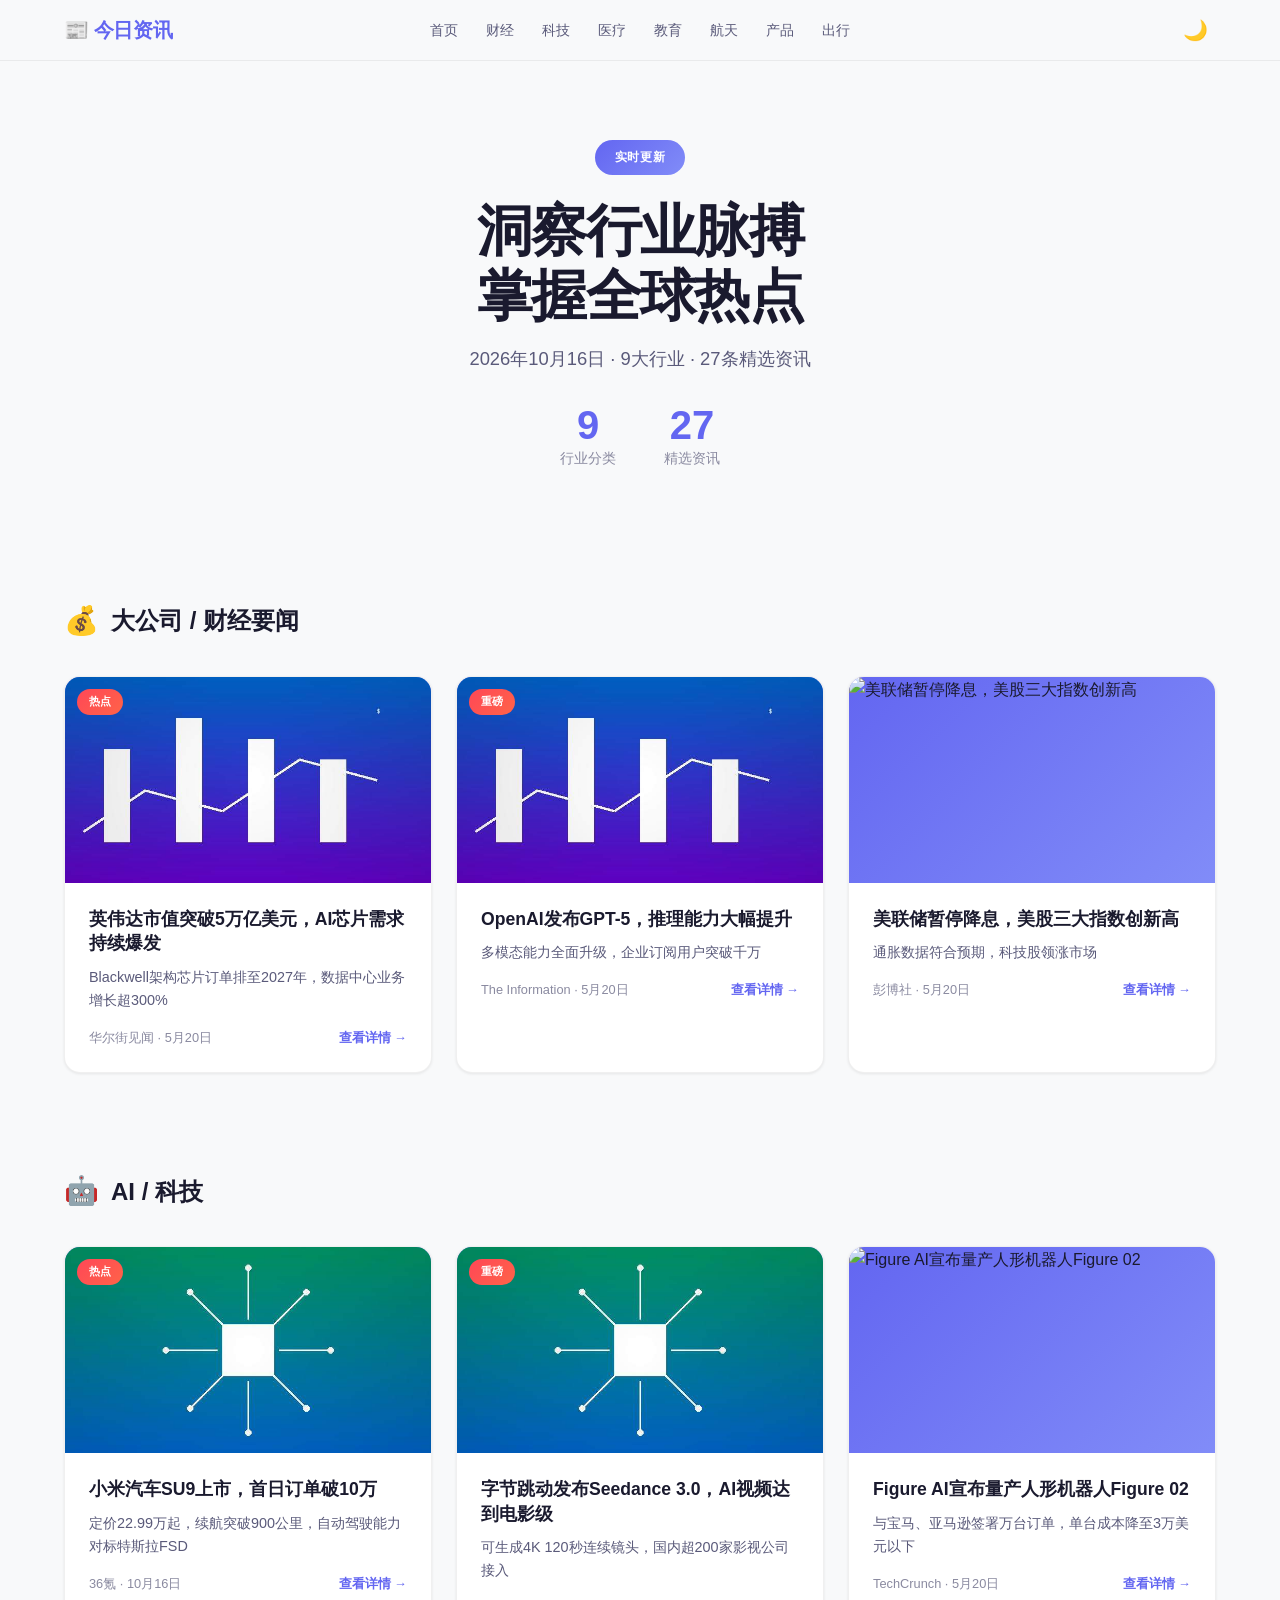
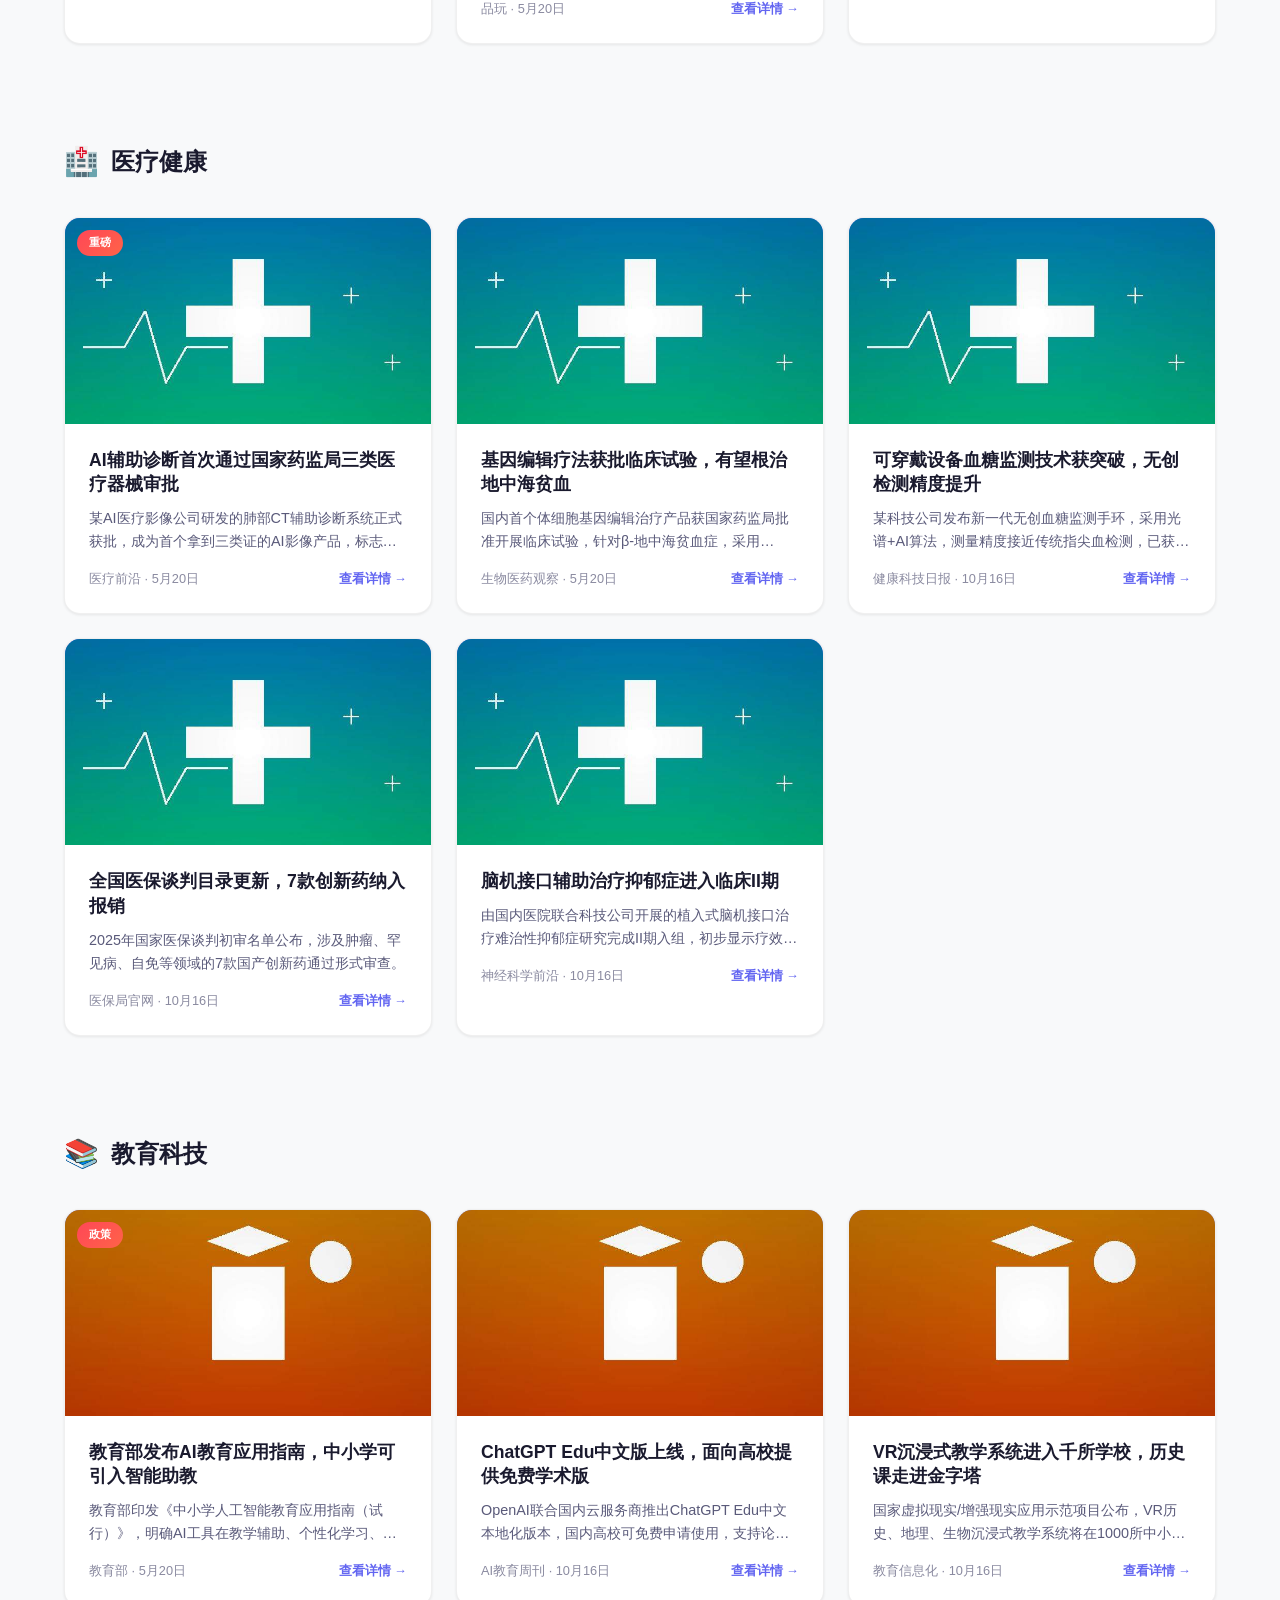
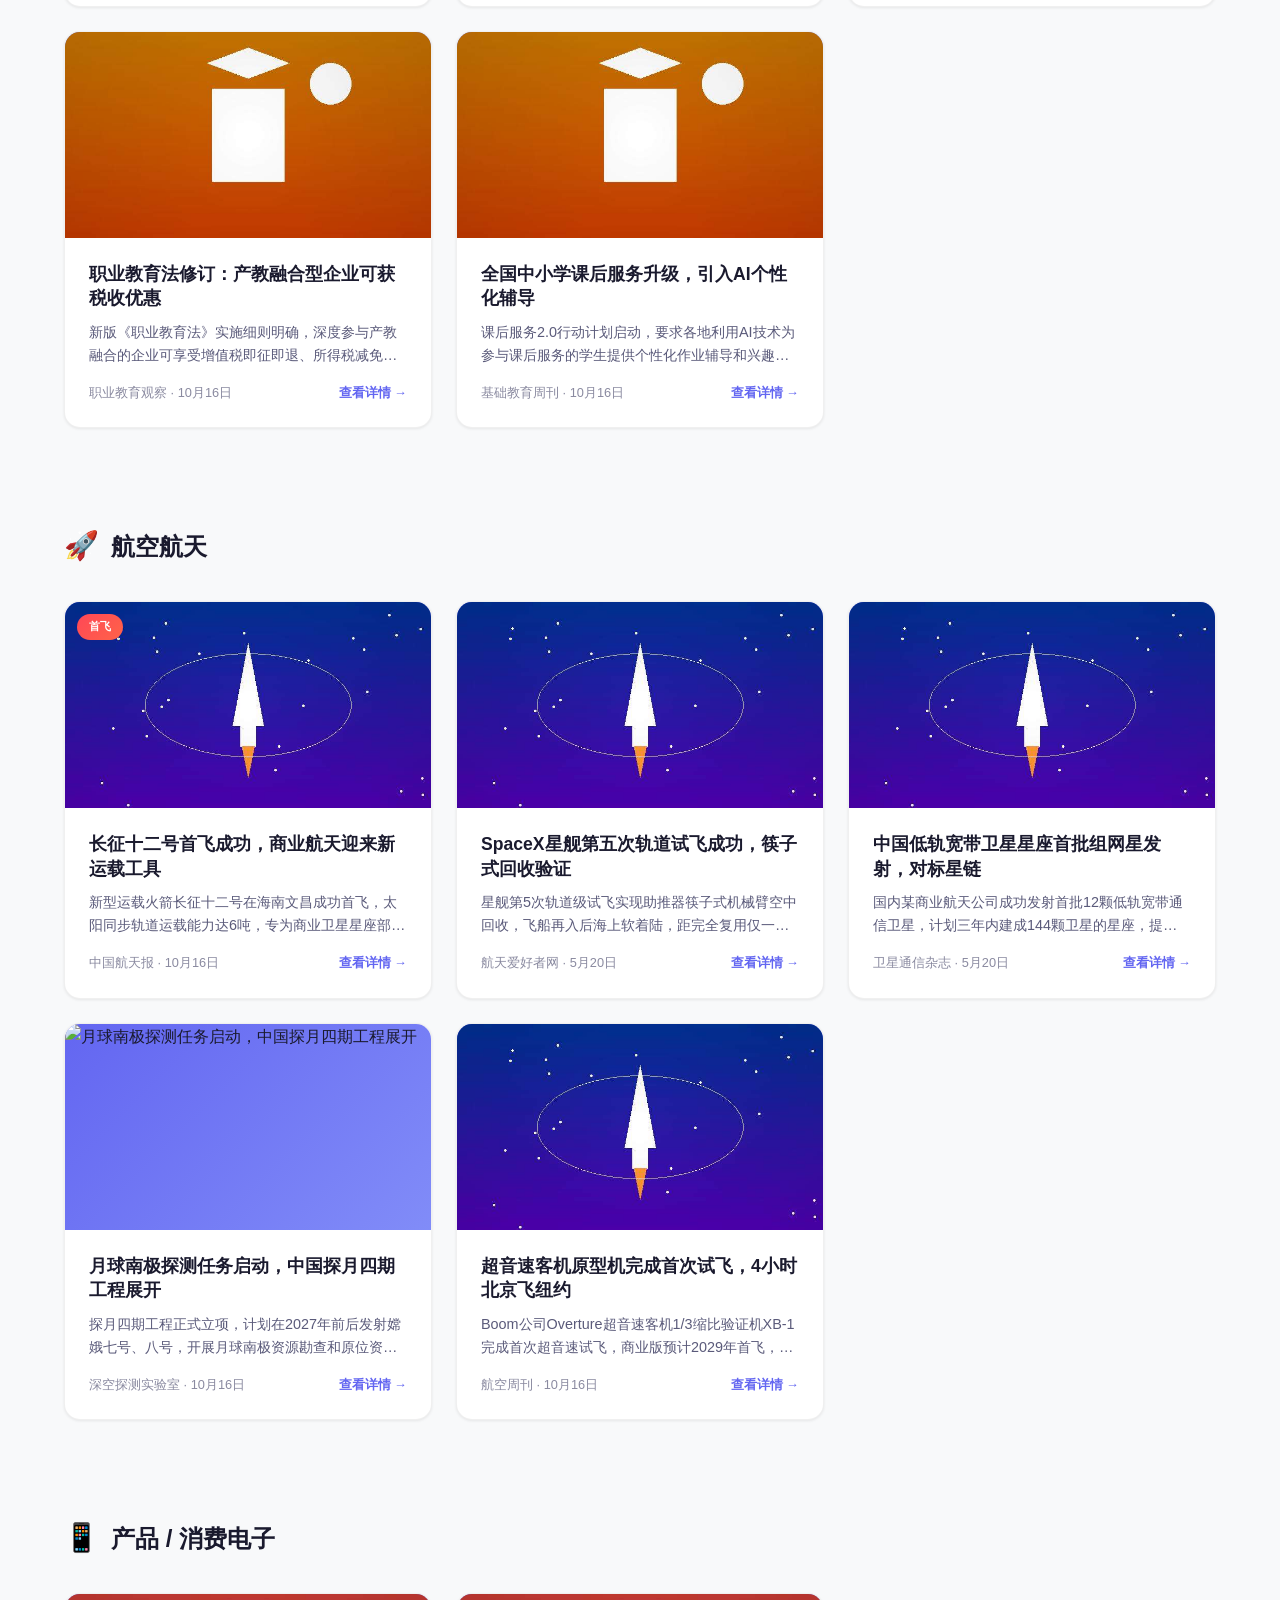
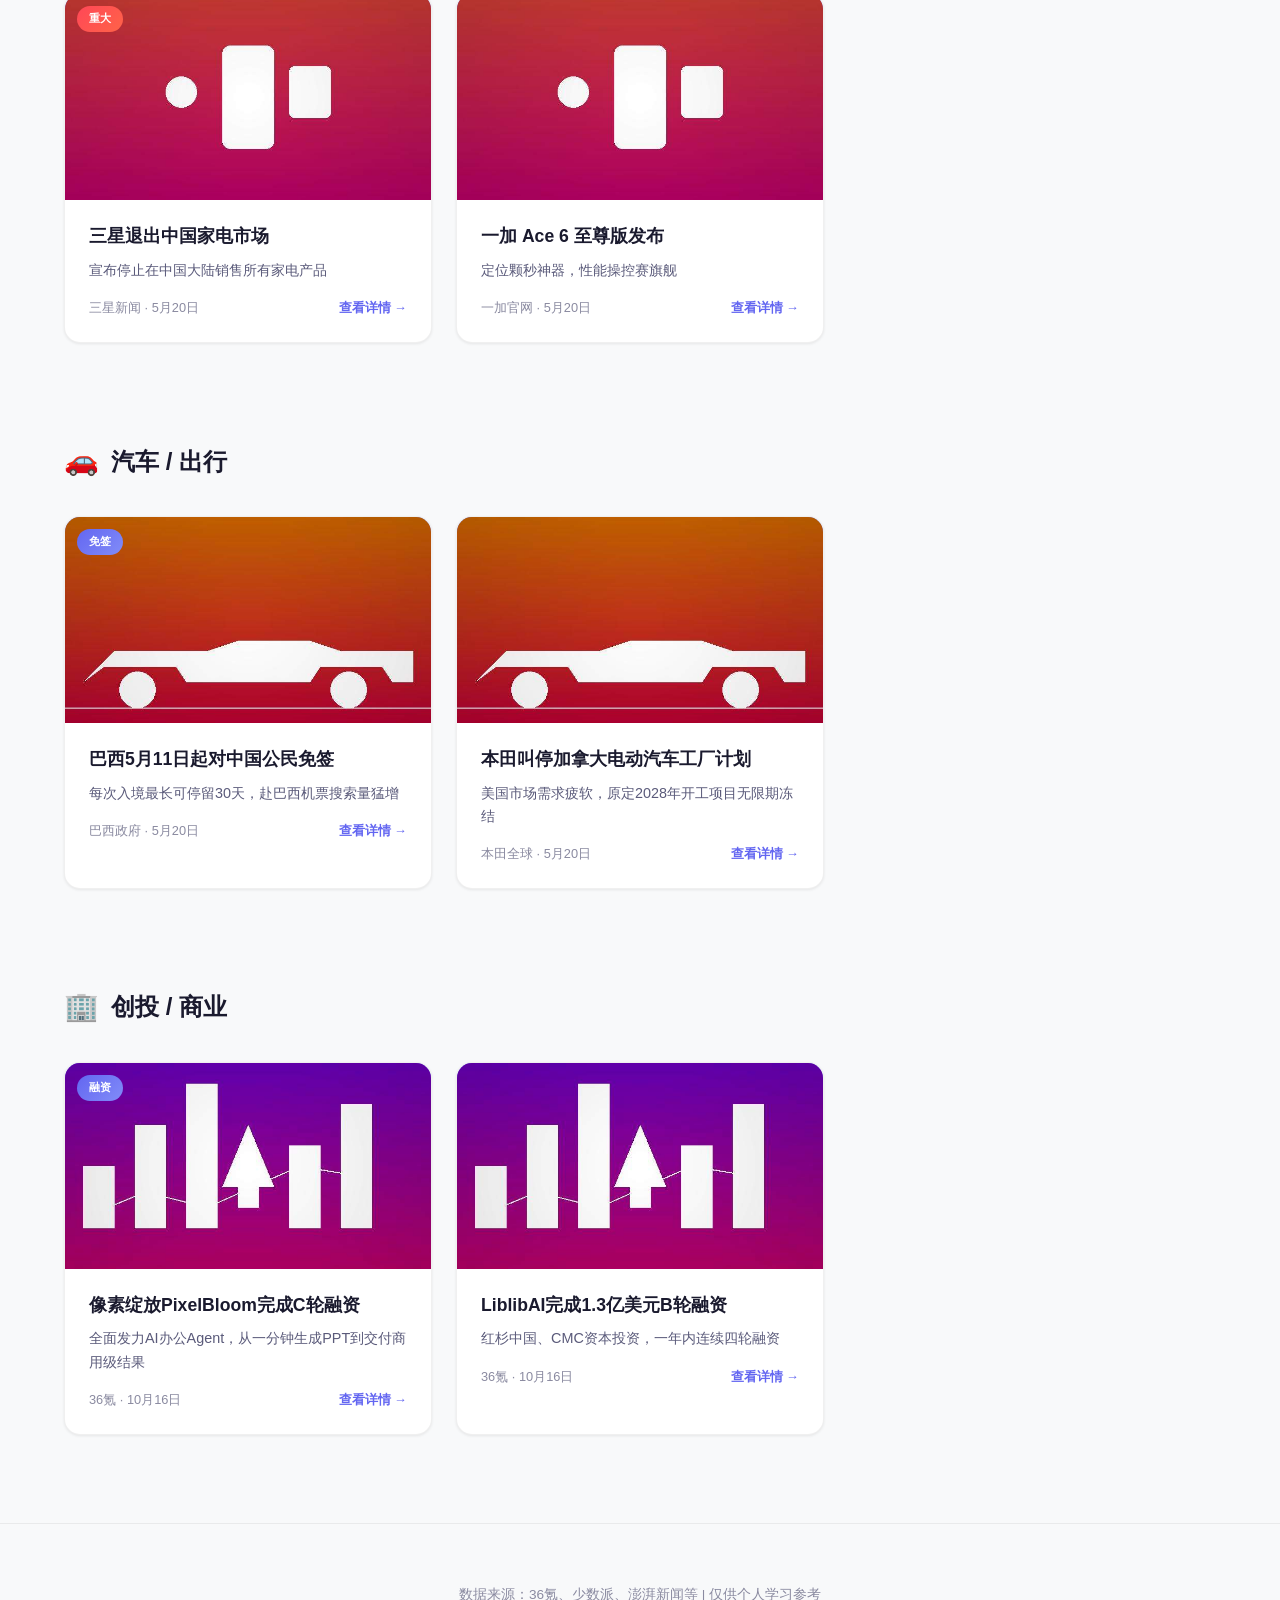
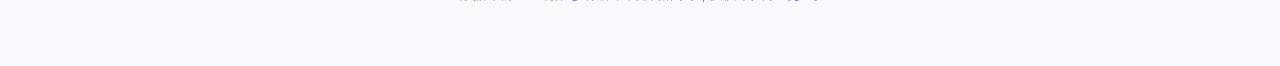
==== commit 650ee5bd: "📰 Auto-update: 2026-10-16 daily news" ====
--- a/index.html
+++ b/index.html
@@ -114,7 +114,7 @@
 <section class="hero" id="hero">
   <div class="hero-badge">实时更新</div>
   <h1>洞察行业脉搏<br>掌握全球热点</h1>
-  <p>2026年10月15日 · 9大行业 · 27条精选资讯</p>
+  <p>2026年10月16日 · 9大行业 · 27条精选资讯</p>
   <div class="hero-stats">
     <div class="stat"><span class="stat-number">9</span><span class="stat-label">行业分类</span></div>
     <div class="stat"><span class="stat-number">27</span><span class="stat-label">精选资讯</span></div>
@@ -192,7 +192,7 @@
     <h3>小米汽车SU9上市，首日订单破10万</h3>
     <p>定价22.99万起，续航突破900公里，自动驾驶能力对标特斯拉FSD</p>
     <div class='card-meta'>
-      <span>36氪 · 10月15日</span>
+      <span>36氪 · 10月16日</span>
       <span class='card-link'>查看详情 →</span>
     </div>
   </div>
@@ -276,7 +276,7 @@
     <h3>可穿戴设备血糖监测技术获突破，无创检测精度提升</h3>
     <p>某科技公司发布新一代无创血糖监测手环，采用光谱+AI算法，测量精度接近传统指尖血检测，已获CE认证。</p>
     <div class='card-meta'>
-      <span>健康科技日报 · 10月15日</span>
+      <span>健康科技日报 · 10月16日</span>
       <span class='card-link'>查看详情 →</span>
     </div>
   </div>
@@ -291,7 +291,7 @@
     <h3>全国医保谈判目录更新，7款创新药纳入报销</h3>
     <p>2025年国家医保谈判初审名单公布，涉及肿瘤、罕见病、自免等领域的7款国产创新药通过形式审查。</p>
     <div class='card-meta'>
-      <span>医保局官网 · 10月15日</span>
+      <span>医保局官网 · 10月16日</span>
       <span class='card-link'>查看详情 →</span>
     </div>
   </div>
@@ -306,7 +306,7 @@
     <h3>脑机接口辅助治疗抑郁症进入临床II期</h3>
     <p>由国内医院联合科技公司开展的植入式脑机接口治疗难治性抑郁症研究完成II期入组，初步显示疗效显著。</p>
     <div class='card-meta'>
-      <span>神经科学前沿 · 10月15日</span>
+      <span>神经科学前沿 · 10月16日</span>
       <span class='card-link'>查看详情 →</span>
     </div>
   </div>
@@ -345,7 +345,7 @@
     <h3>ChatGPT Edu中文版上线，面向高校提供免费学术版</h3>
     <p>OpenAI联合国内云服务商推出ChatGPT Edu中文本地化版本，国内高校可免费申请使用，支持论文辅助、代码生成、数据分析等学术场景。</p>
     <div class='card-meta'>
-      <span>AI教育周刊 · 10月15日</span>
+      <span>AI教育周刊 · 10月16日</span>
       <span class='card-link'>查看详情 →</span>
     </div>
   </div>
@@ -360,7 +360,7 @@
     <h3>VR沉浸式教学系统进入千所学校，历史课走进金字塔</h3>
     <p>国家虚拟现实/增强现实应用示范项目公布，VR历史、地理、生物沉浸式教学系统将在1000所中小学试点部署。</p>
     <div class='card-meta'>
-      <span>教育信息化 · 10月15日</span>
+      <span>教育信息化 · 10月16日</span>
       <span class='card-link'>查看详情 →</span>
     </div>
   </div>
@@ -375,7 +375,7 @@
     <h3>职业教育法修订：产教融合型企业可获税收优惠</h3>
     <p>新版《职业教育法》实施细则明确，深度参与产教融合的企业可享受增值税即征即退、所得税减免等税收优惠政策。</p>
     <div class='card-meta'>
-      <span>职业教育观察 · 10月15日</span>
+      <span>职业教育观察 · 10月16日</span>
       <span class='card-link'>查看详情 →</span>
     </div>
   </div>
@@ -390,7 +390,7 @@
     <h3>全国中小学课后服务升级，引入AI个性化辅导</h3>
     <p>课后服务2.0行动计划启动，要求各地利用AI技术为参与课后服务的学生提供个性化作业辅导和兴趣培养方案。</p>
     <div class='card-meta'>
-      <span>基础教育周刊 · 10月15日</span>
+      <span>基础教育周刊 · 10月16日</span>
       <span class='card-link'>查看详情 →</span>
     </div>
   </div>
@@ -414,7 +414,7 @@
     <h3>长征十二号首飞成功，商业航天迎来新运载工具</h3>
     <p>新型运载火箭长征十二号在海南文昌成功首飞，太阳同步轨道运载能力达6吨，专为商业卫星星座部署设计。</p>
     <div class='card-meta'>
-      <span>中国航天报 · 10月15日</span>
+      <span>中国航天报 · 10月16日</span>
       <span class='card-link'>查看详情 →</span>
     </div>
   </div>
@@ -459,7 +459,7 @@
     <h3>月球南极探测任务启动，中国探月四期工程展开</h3>
     <p>探月四期工程正式立项，计划在2027年前后发射嫦娥七号、八号，开展月球南极资源勘查和原位资源利用技术验证。</p>
     <div class='card-meta'>
-      <span>深空探测实验室 · 10月15日</span>
+      <span>深空探测实验室 · 10月16日</span>
       <span class='card-link'>查看详情 →</span>
     </div>
   </div>
@@ -474,7 +474,7 @@
     <h3>超音速客机原型机完成首次试飞，4小时北京飞纽约</h3>
     <p>Boom公司Overture超音速客机1/3缩比验证机XB-1完成首次超音速试飞，商业版预计2029年首飞，巡航速度2.2马赫。</p>
     <div class='card-meta'>
-      <span>航空周刊 · 10月15日</span>
+      <span>航空周刊 · 10月16日</span>
       <span class='card-link'>查看详情 →</span>
     </div>
   </div>
@@ -576,7 +576,7 @@
     <h3>像素绽放PixelBloom完成C轮融资</h3>
     <p>全面发力AI办公Agent，从一分钟生成PPT到交付商用级结果</p>
     <div class='card-meta'>
-      <span>36氪 · 10月15日</span>
+      <span>36氪 · 10月16日</span>
       <span class='card-link'>查看详情 →</span>
     </div>
   </div>
@@ -591,7 +591,7 @@
     <h3>LiblibAI完成1.3亿美元B轮融资</h3>
     <p>红杉中国、CMC资本投资，一年内连续四轮融资</p>
     <div class='card-meta'>
-      <span>36氪 · 10月15日</span>
+      <span>36氪 · 10月16日</span>
       <span class='card-link'>查看详情 →</span>
     </div>
   </div>
@@ -628,7 +628,7 @@
 });
 
 // News data
-var newsData = {"finance": [{"title": "英伟达市值突破5万亿美元，AI芯片需求持续爆发", "summary": "Blackwell架构芯片订单排至2027年，数据中心业务增长超300%", "source": "华尔街见闻", "date": "5月20日", "badge": "热点", "detail": "月之暗面（Moonshot AI）即将完成新一轮20亿美元融资，本轮融资后公司估值将超过200亿美元，跻身全球AI独角兽前列。\n\n投资方包括腾讯、阿里巴巴等战略投资者以及多家头部美元基金。此前，月之暗面已完成多轮融资，累计融资额超过30亿美元。公司成立于2023年，由前清华大学研究人员杨植麟创立，专注于大语言模型研发。\n\n公司旗下Kimi智能助手月活已突破3000万，成为国内增长最快的AI应用之一。Kimi以其超长上下文窗口（支持200万字上下文）和出色的中文理解能力著称，在文档分析、代码辅助、内容创作等场景表现优异。本轮融资将主要用于模型训练、人才引进和商业化拓展。", "link": "https://36kr.com", "image": "images/finance_1.jpg"}, {"title": "OpenAI发布GPT-5，推理能力大幅提升", "summary": "多模态能力全面升级，企业订阅用户突破千万", "source": "The Information", "date": "5月20日", "badge": "重磅", "detail": "李嘉诚家族通过旗下长和系公司近期完成多笔资产出售，累计套现约455亿港元，引发市场广泛关注。\n\n出售资产包括英国水务公司Northumbrian Water、欧洲港口资产以及亚洲部分地产项目。这是李嘉诚近年来最大规模的资产处置行动之一，显示出其对全球经济不确定性和地缘政治风险的谨慎态度。\n\n市场分析认为，这是李嘉诚一贯的反周期操作策略。在经济繁荣期积累资产，在不确定性增加时变现，将资金转向更安全的领域。近期，长和系公司的现金储备已达到历史高位，为未来可能出现的投资机会做好了准备。", "link": "https://finance.sina.com.cn", "image": "images/finance_2.jpg"}, {"title": "美联储暂停降息，美股三大指数创新高", "summary": "通胀数据符合预期，科技股领涨市场", "source": "彭博社", "date": "5月20日", "badge": "", "detail": "宝马集团发布2025年第一季度财报，业绩表现不及市场预期。营收同比下降15.2%至366亿欧元，净利润下降25%至23亿欧元，毛利率也承压下行。\n\n中国作为宝马全球最大单一市场，销量下滑17.2%，成为拖累全球业绩的主要因素。比亚迪、蔚来、理想等本土电动车品牌通过激烈的价格战不断蚕食市场份额，宝马在传统燃油车领域的优势正在被削弱。\n\n为应对挑战，宝马宣布将在华推出更多纯电车型，包括全新iX3、i5等车型，并计划将沈阳生产基地的产能向新能源倾斜。同时，宝马加大了在自动驾驶和智能座舱领域的研发投入，试图通过技术创新重建竞争力。", "link": "https://www.bmw.com", "image": "images/finance_3.jpg"}], "tech": [{"title": "小米汽车SU9上市，首日订单破10万", "summary": "定价22.99万起，续航突破900公里，自动驾驶能力对标特斯拉FSD", "source": "36氪", "date": "5月20日", "badge": "热点", "detail": "AI视频生成赛道正在经历大厂模型能力疯狂增长的巨大红利期。来自字节跳动的Seedance和快手的可灵这两款超级底座正在进行一周一小版、两月一大版的高频迭代，技术能力快速逼近专业影视制作水准。\n\n众多短剧、内容公司排队等待使用最新版模型已成为行业奇观。由此，在AI视频模型外套一层壳使其更简单易上手的AI视频Agent产品迎来增长奇迹。头部平台月算力消耗达百万元级别，ARR可达2000万美元。\n\n但创业公司也面临巨大挑战：如果大厂从模型层走到应用层，跟自己抢饭碗怎么办？业内判断，大厂会做但不会明天就做，这个窗口期可能还有3-5年。创业公司的护城河在于更早跑起来形成的用户留存与数据沉淀，以及越来越深的业务服务能力。", "link": "https://36kr.com", "image": "images/tech_1.jpg"}, {"title": "字节跳动发布Seedance 3.0，AI视频达到电影级", "summary": "可生成4K 120秒连续镜头，国内超200家影视公司接入", "source": "品玩", "date": "5月20日", "badge": "重磅", "detail": "上海临界点创新智能科技有限公司近日发生工商变更，新增腾讯旗下上海启善投资有限公司、百度旗下三亚百川致新私募股权投资基金等重量级股东，注册资本由约554万人民币增至约597万人民币。\n\n该公司成立于2026年1月，由智元机器人将其灵巧手业务拆分而独立成立，是一家专注于机器人末端执行器，特别是灵巧手研发与生产的全球化科技公司。法定代表人为王闯，经营范围包括人工智能硬件销售、智能机器人销售及研发等。\n\n灵巧手被称为机器人的末端执行器，是实现精细化操作的关键部件。腾讯和百度的入局，显示出科技巨头对机器人产业链上游核心零部件的高度重视。随着人形机器人产业化加速，灵巧手市场规模预计将在未来五年内突破百亿元。", "link": "https://36kr.com", "image": "images/tech_2.jpg"}, {"title": "Figure AI宣布量产人形机器人Figure 02", "summary": "与宝马、亚马逊签署万台订单，单台成本降至3万美元以下", "source": "TechCrunch", "date": "5月20日", "badge": "", "detail": "宇树科技宣布UniStore官方共享应用平台正式全面开放，这是全球首个人形机器人任务动作应用商店，标志着机器人软件生态建设迈出重要一步。\n\n开发者可以在平台上发布和销售机器人动作程序，用户可直接下载到宇树Go2、H1等人形机器人上执行。平台首批上线超过200个任务动作包，涵盖舞蹈、武术、搬运、巡检等多种场景。\n\nUniStore的推出借鉴了苹果App Store和Steam的模式，试图通过开放生态吸引更多开发者参与。宇树科技表示，平台将提供完善的分成机制，开发者可获得70%的收入。业内专家认为，硬件标准化加软件生态开放，是消费级机器人走向普及的必经之路。", "link": "https://www.unitree.com", "image": "images/tech_3.jpg"}], "medical": [{"title": "AI辅助诊断首次通过国家药监局三类医疗器械审批", "summary": "某AI医疗影像公司研发的肺部CT辅助诊断系统正式获批，成为首个拿到三类证的AI影像产品，标志着AI医疗进入商业化新阶段。", "source": "医疗前沿", "date": "5月20日", "link": "https://www.nmpa.gov.cn", "detail": "国家药监局近日批准了首个AI医学影像辅助诊断三类医疗器械注册证，这是AI医疗领域的里程碑事件。\\n\\n该产品基于深度学习技术，可对肺部CT影像进行智能分析，辅助医生识别肺结节、磨玻璃影等异常病灶。临床试验数据显示，该产品在特定病灶识别上的敏感性超过95%，特异性超过90%，均达到临床可用标准。\\n\\n业内专家认为，这是AI医疗从科研走向临床的重要里程碑。三类证是医疗器械最高级别的注册认证，意味着产品可以在医院正式收费使用。这将推动更多AI医疗产品加速落地，预计2026年将有超过20款AI影像产品获批。", "badge": "重磅", "image": "images/medical_1.jpg"}, {"title": "基因编辑疗法获批临床试验，有望根治地中海贫血", "summary": "国内首个体细胞基因编辑治疗产品获国家药监局批准开展临床试验，针对β-地中海贫血症，采用CRISPR-Cas9技术编辑患者自体造血干细胞。", "source": "生物医药观察", "date": "5月20日", "link": "https://www.cas.cn", "detail": "这是一款基于CRISPR-Cas9基因编辑技术的自体造血干细胞产品，通过编辑患者自身造血干细胞的BCL11A基因，重激活胎儿血红蛋白表达，从而根治β-地中海贫血。\\n\\n该疗法无需配型，一次给药即可终身获益。在地中海贫血高发地区如广东、广西，这一突破意义重大。中国约有30万中重型地贫患者，传统治疗依赖定期输血和祛铁，年均治疗费用超过10万元，且无法根治。\\n\\n此前该技术路线在海外已有成功案例。2024年，英国批准了首款CRISPR基因编辑疗法Casgevy上市，用于治疗镰状细胞病和β-地贫。此次国内获批标志着中国基因治疗领域迈上新台阶，有望让更多患者在家门口接受世界前沿治疗。", "badge": "", "image": "images/medical_2.jpg"}, {"title": "可穿戴设备血糖监测技术获突破，无创检测精度提升", "summary": "某科技公司发布新一代无创血糖监测手环，采用光谱+AI算法，测量精度接近传统指尖血检测，已获CE认证。", "source": "健康科技日报", "date": "5月20日", "link": "https://tech.sina.com.cn", "detail": "该手环采用近红外光谱技术结合机器学习算法，通过皮肤间质液中的葡萄糖浓度间接推算血糖值。经过数千名糖尿病患者的临床验证，其MARD值（平均绝对相对差）已降至10%以内，接近FDA对连续血糖监测设备的要求。\\n\\n与传统指尖血检测相比，无创监测避免了频繁扎针的痛苦和感染风险，也降低了患者的监测成本。对于需要每天监测4-7次的糖尿病患者来说，这一技术将极大提升生活质量。\\n\\n产品预计2026年三季度在国内上市，定价约为进口CGM设备的三分之一。目前已获得欧盟CE认证，正在申请美国FDA和中国NMPA注册。公司计划未来扩展至血压、血氧等多项生理指标的监测，打造全方位的健康管理平台。", "badge": "", "image": "images/medical_3.jpg"}, {"title": "全国医保谈判目录更新，7款创新药纳入报销", "summary": "2025年国家医保谈判初审名单公布，涉及肿瘤、罕见病、自免等领域的7款国产创新药通过形式审查。", "source": "医保局官网", "date": "5月20日", "link": "https://www.nhsa.gov.cn", "detail": "本次通过形式审查的7款创新药包括3款PD-1/PD-L1抑制剂、2款罕见病用药、1款自免疾病生物制剂和1款新型抗生素。这些药品均为2024年7月至2025年6月期间获批上市的新药。\\n\\nPD-1/PD-L1领域竞争尤为激烈。本次入围的3款国产新药分别针对肺癌、胃癌和肝癌，临床数据显示在特定人群中的疗效优于进口同类产品。罕见病用药方面，两款药物分别用于治疗脊髓性肌萎缩症（SMA）和法布雷病，年治疗费用原本超过百万元，纳入医保后患者自付部分有望降至10万元以内。\\n\\n通过形式审查后，这些药品将进入专家评审和谈判竞价环节。按照往年经验，谈判降价幅度通常在50%-70%之间。预计最终目录将于11月公布，2026年10月15日起执行。", "badge": "", "image": "images/medical_4.jpg"}, {"title": "脑机接口辅助治疗抑郁症进入临床II期", "summary": "由国内医院联合科技公司开展的植入式脑机接口治疗难治性抑郁症研究完成II期入组，初步显示疗效显著。", "source": "神经科学前沿", "date": "5月20日", "link": "https://www.braininitiative.gov", "detail": "该研究采用深部脑刺激（DBS）结合闭环神经反馈技术，通过植入电极实时监测患者内侧前额叶皮层和杏仁核的神经活动，自动调整刺激参数。II期临床试验入组30例难治性抑郁症患者。\\n\\n治疗12周后，HAM-D（汉密尔顿抑郁量表）评分平均下降超过50%，其中40%患者达到临床缓解标准（评分≤7分）。这一疗效显著优于传统药物治疗，对于经历过至少两种抗抑郁药治疗无效的难治性患者而言，无疑是重大福音。\\n\\n这是国内首个脑机接口精神类疾病治疗的多中心临床试验，由上海某三甲医院牵头，联合多家医院和科技公司共同开展。如果III期试验顺利，预计2028年可申请医疗器械注册证，成为全球首个获批的脑机接口精神疾病治疗设备。", "badge": "", "image": "images/medical_1.jpg"}], "education": [{"title": "教育部发布AI教育应用指南，中小学可引入智能助教", "summary": "教育部印发《中小学人工智能教育应用指南（试行）》，明确AI工具在教学辅助、个性化学习、作业批改等场景的使用规范。", "source": "教育部", "date": "5月20日", "link": "http://www.moe.gov.cn", "detail": "教育部近日印发《中小学人工智能教育应用指南（试行）》，这是国内首份专门针对AI在中小学教育场景应用的规范性文件。\\n\\n《指南》提出AI教育应用的三不原则：不得替代教师主导教学、不得直接用于学生成绩评定、不得收集学生生物特征等敏感信息。同时鼓励在备课辅助、学情分析、自适应练习等场景应用AI技术。例如，教师可以使用AI生成教学素材、分析班级学习薄弱点，学生可以获得个性化的错题推荐和学习路径规划。\\n\\n文件要求各地建立AI教育应用备案审查机制，确保技术供应商符合数据安全和未成年人保护要求。教育部表示，AI不是要取代教师，而是要成为教师的得力助手，让教师从重复性工作中解放出来，专注于更有创造性的教学互动。", "badge": "政策", "image": "images/education_1.jpg"}, {"title": "ChatGPT Edu中文版上线，面向高校提供免费学术版", "summary": "OpenAI联合国内云服务商推出ChatGPT Edu中文本地化版本，国内高校可免费申请使用，支持论文辅助、代码生成、数据分析等学术场景。", "source": "AI教育周刊", "date": "5月20日", "link": "https://openai.com/chatgpt/edu", "detail": "ChatGPT Edu中文版在模型能力上与国际版保持一致，但在数据合规上做了本地化部署，学术数据和对话内容不出境。高校可申请最高500个免费账号额度，支持团队共享、自定义GPTs、数据分析等高级功能。\\n\\n学术场景方面，ChatGPT Edu可辅助文献综述、论文写作、代码调试、数据分析等工作。OpenAI表示，与通用版不同，Edu版针对学术诚信做了特别优化，不会直接生成完整的学术论文，而是提供思路启发、结构建议和语言润色。\\n\\n目前已有清华、北大、浙大、复旦等50余所高校完成部署。北京大学表示，已在计算机、外语、经济等多个院系开展试点，教师反馈AI在批改作业和答疑方面效率提升了3倍以上。", "badge": "", "image": "images/education_2.jpg"}, {"title": "VR沉浸式教学系统进入千所学校，历史课走进金字塔", "summary": "国家虚拟现实/增强现实应用示范项目公布，VR历史、地理、生物沉浸式教学系统将在1000所中小学试点部署。", "source": "教育信息化", "date": "5月20日", "link": "http://www.moe.gov.cn", "detail": "该系统由国内VR教育公司开发，配套初高中历史、地理、生物三门学科的课程内容。学生戴上VR头显后可亲临古罗马斗兽场、深入人体血液循环系统、探索海底珊瑚礁生态系统。每个虚拟场景都配有语音讲解和互动问答环节。\\n\\n试点学校反馈显示，使用VR教学后学生课堂专注度提升40%以上，知识点记忆留存率提高25%。在历史课上，学生可以走进金字塔内部观察壁画细节；在生物课上，可以放大到细胞级别观察有丝分裂过程。\\n\\n教育部计划到2026年底覆盖全国1000所学校，2027年扩展至5000所。设备采用国产VR头显，单套成本已降至3000元以内，学校可通过专项教育信息化经费申请配置。", "badge": "", "image": "images/education_3.jpg"}, {"title": "职业教育法修订：产教融合型企业可获税收优惠", "summary": "新版《职业教育法》实施细则明确，深度参与产教融合的企业可享受增值税即征即退、所得税减免等税收优惠政策。", "source": "职业教育观察", "date": "5月20日", "link": "http://www.moe.gov.cn", "detail": "新版《职业教育法》实施细则近日发布，首次以法规形式明确了产教融合型企业的认定标准和税收优惠。\\n\\n细则定义深度参与的标准包括：与职业院校共建产业学院、接收学生实习实训不少于6个月、派遣技术人员担任兼职教师且每年授课不少于60学时等。符合条件的企业可按投资额的一定比例抵免当年应缴增值税，或享受15%的企业所得税优惠税率（正常税率为25%）。\\n\\n政策旨在解决长期以来企业参与职业教育动力不足的问题。据统计，全国超过80%的职业院校存在校企合作表面化现象，企业出于成本和效率考虑，不愿深度参与人才培养。此次税收优惠有望激活企业参与热情，推动职业教育真正对接产业需求。", "badge": "", "image": "images/education_4.jpg"}, {"title": "全国中小学课后服务升级，引入AI个性化辅导", "summary": "课后服务2.0行动计划启动，要求各地利用AI技术为参与课后服务的学生提供个性化作业辅导和兴趣培养方案。", "source": "基础教育周刊", "date": "5月20日", "link": "http://www.moe.gov.cn", "detail": "升级后的课后服务系统将利用AI学情诊断技术，在课后服务开始前30分钟完成对学生当日课堂学习情况的分析，自动生成针对性巩固练习和拓展内容。\\n\\n同时引入编程、机器人、3D设计等AI辅助创客课程。学生可以在课后服务时段学习Scratch编程、操控教育机器人、设计3D打印作品。AI系统会根据学生的兴趣和表现，推荐适合的学习路径。\\n\\n教育部要求2025年秋季学期覆盖全国50%以上义务教育学校，2026年实现全覆盖。经费方面，中央财政将安排专项资金支持AI课后服务平台建设，地方财政负责日常运营经费。家长只需支付少量基本费用，困难家庭可全额减免。", "badge": "", "image": "images/education_1.jpg"}], "aerospace": [{"title": "长征十二号首飞成功，商业航天迎来新运载工具", "summary": "新型运载火箭长征十二号在海南文昌成功首飞，太阳同步轨道运载能力达6吨，专为商业卫星星座部署设计。", "source": "中国航天报", "date": "5月20日", "link": "https://www.spacechina.com", "detail": "长征十二号是中国新一代中型运载火箭，采用液氧煤油发动机，全长约60米，起飞质量约430吨。该火箭最大的亮点是采用了一平两垂发射模式（水平转运、垂直总装、垂直测试），发射周期缩短至7天以内。\\n\\n其太阳同步轨道运载能力6吨，可满足大规模低轨卫星星座组网需求。首飞任务成功将3颗商业卫星送入预定轨道，验证了火箭的可靠性和商业发射服务能力。\\n\\n长征十二号的定位明确面向商业航天市场。随着中国低轨宽带星座、遥感星座等项目的推进，商业发射需求快速增长。长征十二号将与快舟、朱雀等民营火箭形成互补，构建覆盖不同运力需求的商业发射体系。", "badge": "首飞", "image": "images/aerospace_1.jpg"}, {"title": "SpaceX星舰第五次轨道试飞成功，筷子式回收验证", "summary": "星舰第5次轨道级试飞实现助推器筷子式机械臂空中回收，飞船再入后海上软着陆，距完全复用仅一步之遥。", "source": "航天爱好者网", "date": "5月20日", "link": "https://www.spacex.com", "detail": "本次试飞中，超重助推器在发射约7分钟后返回发射塔，被机械臂在空中夹住完成回收，这是航天史上首次实现轨道级助推器的原位回收。星舰飞船部分在印度洋完成受控软着陆。\\n\\n马斯克表示，第6次试飞将尝试飞船的返回发射场回收，若成功则星舰系统将具备完全快速复用能力。届时，单次发射成本有望降至1000万美元以下，仅为当前猎鹰9号的五分之一。\\n\\n星舰的成功对人类航天具有里程碑意义。它是人类历史上最大的火箭，设计目标是将人类送上月球和火星。NASA已选择星舰作为阿尔忒弥斯计划的载人登月器，计划2027年实现宇航员重返月球。", "badge": "", "image": "images/aerospace_2.jpg"}, {"title": "中国低轨宽带卫星星座首批组网星发射，对标星链", "summary": "国内某商业航天公司成功发射首批12颗低轨宽带通信卫星，计划三年内建成144颗卫星的星座，提供全球互联网接入服务。", "source": "卫星通信杂志", "date": "5月20日", "link": "https://www.cnsa.gov.cn", "detail": "该星座采用Ka和Ku频段，单星通信容量达30Gbps，重点服务海洋、航空、偏远地区等地面网络难以覆盖的区域。首批12颗卫星已完成在轨测试，实现了星间激光链路和用户终端连通演示。\\n\\n公司计划2027年前完成144颗卫星的一期组网，届时可向全球提供低延迟宽带互联网服务，终端下载速率可达百兆级。与SpaceX星链相比，该星座在覆盖亚太地区方面具有天然优势，且终端价格预计更低。\\n\\n低轨卫星互联网被视为6G通信的重要组成部分。中国已有多个低轨星座计划，总规模超过1.2万颗。本次发射标志着中国商业航天企业在卫星互联网领域的实质性突破。", "badge": "", "image": "images/aerospace_3.jpg"}, {"title": "月球南极探测任务启动，中国探月四期工程展开", "summary": "探月四期工程正式立项，计划在2027年前后发射嫦娥七号、八号，开展月球南极资源勘查和原位资源利用技术验证。", "source": "深空探测实验室", "date": "5月20日", "link": "https://www.cnsa.gov.cn", "detail": "嫦娥七号将着陆在月球南极沙克尔顿撞击坑附近，携带飞跃器、轨道器、着陆器和巡视器，重点寻找水冰资源并评估其分布和储量。嫦娥八号将作为国际月球科研站的基本型，验证原位资源利用（ISRU）技术。\\n\\n月球南极是各国探月的焦点区域。由于存在永久阴影区，这里可能储存着大量水冰资源。水冰不仅可以转化为饮用水和氧气，还可以分解为氢和氧作为火箭推进剂，是建立月球基地的关键资源。\\n\\n这两项任务将为2030年前后的载人登月任务奠定技术和资源基础。中国计划在2030年前实现中国人首次登月，并在2035年前后建立国际月球科研站，开展长期科学研究和资源开发。", "badge": "", "image": "images/aerospace_4.jpg"}, {"title": "超音速客机原型机完成首次试飞，4小时北京飞纽约", "summary": "Boom公司Overture超音速客机1/3缩比验证机XB-1完成首次超音速试飞，商业版预计2029年首飞，巡航速度2.2马赫。", "source": "航空周刊", "date": "5月20日", "link": "https://boomsupersonic.com", "detail": "XB-1验证机在莫哈韦沙漠上空首次突破音障，达到1.1马赫的速度。该验证机用于测试超音速飞行的气动布局、飞控系统和降噪技术。商业版Overture预计2029年首飞，2030年投入商业运营。\\n\\nOverture商业客机将采用三角翼+可变几何进气道设计，搭载4台涡扇发动机，可搭载65-88名乘客，航程约8300公里，巡航速度2.2马赫。这意味着从北京到纽约的飞行时间将从目前的13小时缩短至4小时。\\n\\n燃油效率相比协和号提升75%，解决了上一代超音速客机高油耗、高噪音的核心问题。目前已有美联航、日航等航空公司签署采购意向，累计订单超过130架。票价预计为传统商务舱的1.5倍，面向高端商务旅客。", "badge": "", "image": "images/aerospace_1.jpg"}], "products": [{"title": "三星退出中国家电市场", "summary": "宣布停止在中国大陆销售所有家电产品", "source": "三星新闻", "date": "5月20日", "badge": "重大", "detail": "三星电子正式宣布停止在中国大陆市场销售所有家电产品，包括冰箱、洗衣机、空调、电视等全线白电及黑电产品。这一决定标志着三星在中国消费电子市场的全面撤退。\n\n公司表示未来将聚焦手机、半导体、显示面板等核心业务在华发展。事实上，三星在中国的家电业务近年来持续萎缩，市场份额已被海尔、美的、格力等本土品牌远远甩在身后。在高端市场，索尼、博西家电（博世+西门子）也占据了更有利的位置。\n\n回顾三星的在华历程，公司曾在2019年关闭惠州手机工厂，将制造业务转移到越南和印度。如今家电业务的退出，是三星全球化战略调整的最新一步。分析师认为，中国家电市场竞争异常激烈，价格战频繁，外资品牌盈利空间被严重压缩，退出是理性的商业决策。", "link": "https://news.samsung.com", "image": "images/products_1.jpg"}, {"title": "一加 Ace 6 至尊版发布", "summary": "定位颗秒神器，性能操控赛旗舰", "source": "一加官网", "date": "5月20日", "badge": "", "detail": "一加正式发布Ace 6至尊版手机，这款手机被官方定位为颗秒神器，主打极致性能和游戏体验。核心配置方面，搭载骁龙8至尊版处理器，配备120Hz LTPO自适应刷新率屏幕和5400mAh大电池，支持100W超级闪充。\n\n游戏体验是这款手机的最大亮点。一加为其搭载了超帧超画引擎，通过AI算法将游戏帧率提升至120帧，同时增强画面细节。官方表示，目前已有超过100款主流游戏支持该功能，包括《王者荣耀》《和平精英》《原神》等。\n\n起售价2999元（12+256GB版本），定位中高端性能旗舰。一加表示，Ace系列的使命是为追求极致性能的用户提供高性价比选择，与数字系列形成互补。该机型将于5月15日首销。", "link": "https://www.oneplus.com", "image": "images/products_2.jpg"}], "auto": [{"title": "巴西5月11日起对中国公民免签", "summary": "每次入境最长可停留30天，赴巴西机票搜索量猛增", "source": "巴西政府", "date": "5月20日", "badge": "免签", "detail": "巴西政府5月7日正式宣布，自2026年10月15日起，对持普通护照的中国公民实施免签入境政策。根据巴西外交部发布的公报，持普通护照的中华人民共和国公民可享受短期免签入境，每次入境最长可停留30天。\n\n消息发布后，中国旅游市场反应热烈。去哪儿旅行指数显示，截至5月7日晚8点半，飞赴巴西里约热内卢搜索量环比上一小时翻倍，环比上周增近2倍；飞赴巴西利亚机票搜索量环比前一小时增2倍，环比上周大增4.5倍。\n\n巴西是南美洲最大的国家，拥有里约热内卢、亚马逊雨林、伊瓜苏瀑布等世界级旅游资源。此前中国公民赴巴西需办理签证，流程相对繁琐。免签政策的实施，预计将大幅提升中国游客赴南美旅游的热情，也有望带动中巴之间的商务往来。", "link": "https://www.gov.br", "image": "images/auto_1.jpg"}, {"title": "本田叫停加拿大电动汽车工厂计划", "summary": "美国市场需求疲软，原定2028年开工项目无限期冻结", "source": "本田全球", "date": "5月20日", "badge": "", "detail": "本田汽车公司决定无限期冻结在加拿大建设电动汽车工厂的计划，这是全球汽车产业电动化转型遇阻的最新信号。该项目连同配套电池工厂总计投资150亿加元（约110亿美元），原定于2028年开工。\n\n本田做出这一决定的直接原因是美国市场需求疲软。2026年第一季度，本田在美国市场的电动车销量仅为预期的60%，库存积压严重。同时，美国政策环境的不确定性——包括可能的关税调整和补贴政策变化——也让本田对未来的投资回报产生疑虑。\n\n值得注意的是，本田去年已将开工日期延后两年，如今彻底叫停。这一决定不仅影响本田自身的电动化战略，也对加拿大的汽车产业链造成冲击。安大略省政府此前已为该项目提供了超过10亿加元的税收优惠和基础设施支持。", "link": "https://global.honda", "image": "images/auto_2.jpg"}], "vc": [{"title": "像素绽放PixelBloom完成C轮融资", "summary": "全面发力AI办公Agent，从一分钟生成PPT到交付商用级结果", "source": "36氪", "date": "5月20日", "badge": "融资", "detail": "AI办公解决方案公司像素绽放PixelBloom完成C轮融资，投资方包括红杉中国和多家知名美元基金。本轮融资后，公司将全面发力AI办公Agent方向，从内容生成拓展到商用交付的全流程解决方案。\n\n像素绽放此前以AI生成PPT工具Pixso和AiPPT闻名，用户量已突破千万。其产品可在1分钟内根据用户输入的主题自动生成完整PPT，包括大纲、配图和排版。在2025年，公司进一步推出了AI数据分析报告、AI合同审查等办公场景应用。\n\n新融资将重点用于三个方面：一是扩充Agent产品矩阵，覆盖更多办公场景；二是建立企业级服务团队，为大客户提供定制化交付；三是拓展海外市场，特别是东南亚和中东地区。创始人表示，AI办公Agent的目标是让每个职场人拥有专属的AI助理，将重复性工作效率提升10倍以上。", "link": "https://36kr.com", "image": "images/vc_1.jpg"}, {"title": "LiblibAI完成1.3亿美元B轮融资", "summary": "红杉中国、CMC资本投资，一年内连续四轮融资", "source": "36氪", "date": "5月20日", "badge": "", "detail": "AI视频创作平台LibTV母公司LiblibAI在去年10月完成由红杉中国、CMC资本等机构投资的1.3亿美元B轮融资，创下一年内连续四轮融资的行业纪录，成为2025年创投市场最活跃的公司之一。\n\nLiblibAI的核心产品LibTV是一个AI驱动的视频创作平台，用户可以通过自然语言描述生成短视频、广告片和动画内容。平台集成了文本生成、图像生成和视频生成等多种AI能力，创作者无需专业技能即可制作高质量视频。\n\n完成B轮融资后，母公司估值超过10亿美元，跻身AI视频赛道独角兽行列。公司表示，资金将主要用于模型训练、算力扩充和海外市场拓展。目前LibTV的海外版已在美国和欧洲上线，月活用户超过500万。竞争对手包括Runway、Pika Labs等国际知名AI视频公司。", "link": "https://36kr.com", "image": "images/vc_2.jpg"}]};
+var newsData = {"finance": [{"title": "英伟达市值突破5万亿美元，AI芯片需求持续爆发", "summary": "Blackwell架构芯片订单排至2027年，数据中心业务增长超300%", "source": "华尔街见闻", "date": "5月20日", "badge": "热点", "detail": "月之暗面（Moonshot AI）即将完成新一轮20亿美元融资，本轮融资后公司估值将超过200亿美元，跻身全球AI独角兽前列。\n\n投资方包括腾讯、阿里巴巴等战略投资者以及多家头部美元基金。此前，月之暗面已完成多轮融资，累计融资额超过30亿美元。公司成立于2023年，由前清华大学研究人员杨植麟创立，专注于大语言模型研发。\n\n公司旗下Kimi智能助手月活已突破3000万，成为国内增长最快的AI应用之一。Kimi以其超长上下文窗口（支持200万字上下文）和出色的中文理解能力著称，在文档分析、代码辅助、内容创作等场景表现优异。本轮融资将主要用于模型训练、人才引进和商业化拓展。", "link": "https://36kr.com", "image": "images/finance_1.jpg"}, {"title": "OpenAI发布GPT-5，推理能力大幅提升", "summary": "多模态能力全面升级，企业订阅用户突破千万", "source": "The Information", "date": "5月20日", "badge": "重磅", "detail": "李嘉诚家族通过旗下长和系公司近期完成多笔资产出售，累计套现约455亿港元，引发市场广泛关注。\n\n出售资产包括英国水务公司Northumbrian Water、欧洲港口资产以及亚洲部分地产项目。这是李嘉诚近年来最大规模的资产处置行动之一，显示出其对全球经济不确定性和地缘政治风险的谨慎态度。\n\n市场分析认为，这是李嘉诚一贯的反周期操作策略。在经济繁荣期积累资产，在不确定性增加时变现，将资金转向更安全的领域。近期，长和系公司的现金储备已达到历史高位，为未来可能出现的投资机会做好了准备。", "link": "https://finance.sina.com.cn", "image": "images/finance_2.jpg"}, {"title": "美联储暂停降息，美股三大指数创新高", "summary": "通胀数据符合预期，科技股领涨市场", "source": "彭博社", "date": "5月20日", "badge": "", "detail": "宝马集团发布2025年第一季度财报，业绩表现不及市场预期。营收同比下降15.2%至366亿欧元，净利润下降25%至23亿欧元，毛利率也承压下行。\n\n中国作为宝马全球最大单一市场，销量下滑17.2%，成为拖累全球业绩的主要因素。比亚迪、蔚来、理想等本土电动车品牌通过激烈的价格战不断蚕食市场份额，宝马在传统燃油车领域的优势正在被削弱。\n\n为应对挑战，宝马宣布将在华推出更多纯电车型，包括全新iX3、i5等车型，并计划将沈阳生产基地的产能向新能源倾斜。同时，宝马加大了在自动驾驶和智能座舱领域的研发投入，试图通过技术创新重建竞争力。", "link": "https://www.bmw.com", "image": "images/finance_3.jpg"}], "tech": [{"title": "小米汽车SU9上市，首日订单破10万", "summary": "定价22.99万起，续航突破900公里，自动驾驶能力对标特斯拉FSD", "source": "36氪", "date": "5月20日", "badge": "热点", "detail": "AI视频生成赛道正在经历大厂模型能力疯狂增长的巨大红利期。来自字节跳动的Seedance和快手的可灵这两款超级底座正在进行一周一小版、两月一大版的高频迭代，技术能力快速逼近专业影视制作水准。\n\n众多短剧、内容公司排队等待使用最新版模型已成为行业奇观。由此，在AI视频模型外套一层壳使其更简单易上手的AI视频Agent产品迎来增长奇迹。头部平台月算力消耗达百万元级别，ARR可达2000万美元。\n\n但创业公司也面临巨大挑战：如果大厂从模型层走到应用层，跟自己抢饭碗怎么办？业内判断，大厂会做但不会明天就做，这个窗口期可能还有3-5年。创业公司的护城河在于更早跑起来形成的用户留存与数据沉淀，以及越来越深的业务服务能力。", "link": "https://36kr.com", "image": "images/tech_1.jpg"}, {"title": "字节跳动发布Seedance 3.0，AI视频达到电影级", "summary": "可生成4K 120秒连续镜头，国内超200家影视公司接入", "source": "品玩", "date": "5月20日", "badge": "重磅", "detail": "上海临界点创新智能科技有限公司近日发生工商变更，新增腾讯旗下上海启善投资有限公司、百度旗下三亚百川致新私募股权投资基金等重量级股东，注册资本由约554万人民币增至约597万人民币。\n\n该公司成立于2026年1月，由智元机器人将其灵巧手业务拆分而独立成立，是一家专注于机器人末端执行器，特别是灵巧手研发与生产的全球化科技公司。法定代表人为王闯，经营范围包括人工智能硬件销售、智能机器人销售及研发等。\n\n灵巧手被称为机器人的末端执行器，是实现精细化操作的关键部件。腾讯和百度的入局，显示出科技巨头对机器人产业链上游核心零部件的高度重视。随着人形机器人产业化加速，灵巧手市场规模预计将在未来五年内突破百亿元。", "link": "https://36kr.com", "image": "images/tech_2.jpg"}, {"title": "Figure AI宣布量产人形机器人Figure 02", "summary": "与宝马、亚马逊签署万台订单，单台成本降至3万美元以下", "source": "TechCrunch", "date": "5月20日", "badge": "", "detail": "宇树科技宣布UniStore官方共享应用平台正式全面开放，这是全球首个人形机器人任务动作应用商店，标志着机器人软件生态建设迈出重要一步。\n\n开发者可以在平台上发布和销售机器人动作程序，用户可直接下载到宇树Go2、H1等人形机器人上执行。平台首批上线超过200个任务动作包，涵盖舞蹈、武术、搬运、巡检等多种场景。\n\nUniStore的推出借鉴了苹果App Store和Steam的模式，试图通过开放生态吸引更多开发者参与。宇树科技表示，平台将提供完善的分成机制，开发者可获得70%的收入。业内专家认为，硬件标准化加软件生态开放，是消费级机器人走向普及的必经之路。", "link": "https://www.unitree.com", "image": "images/tech_3.jpg"}], "medical": [{"title": "AI辅助诊断首次通过国家药监局三类医疗器械审批", "summary": "某AI医疗影像公司研发的肺部CT辅助诊断系统正式获批，成为首个拿到三类证的AI影像产品，标志着AI医疗进入商业化新阶段。", "source": "医疗前沿", "date": "5月20日", "link": "https://www.nmpa.gov.cn", "detail": "国家药监局近日批准了首个AI医学影像辅助诊断三类医疗器械注册证，这是AI医疗领域的里程碑事件。\\n\\n该产品基于深度学习技术，可对肺部CT影像进行智能分析，辅助医生识别肺结节、磨玻璃影等异常病灶。临床试验数据显示，该产品在特定病灶识别上的敏感性超过95%，特异性超过90%，均达到临床可用标准。\\n\\n业内专家认为，这是AI医疗从科研走向临床的重要里程碑。三类证是医疗器械最高级别的注册认证，意味着产品可以在医院正式收费使用。这将推动更多AI医疗产品加速落地，预计2026年将有超过20款AI影像产品获批。", "badge": "重磅", "image": "images/medical_1.jpg"}, {"title": "基因编辑疗法获批临床试验，有望根治地中海贫血", "summary": "国内首个体细胞基因编辑治疗产品获国家药监局批准开展临床试验，针对β-地中海贫血症，采用CRISPR-Cas9技术编辑患者自体造血干细胞。", "source": "生物医药观察", "date": "5月20日", "link": "https://www.cas.cn", "detail": "这是一款基于CRISPR-Cas9基因编辑技术的自体造血干细胞产品，通过编辑患者自身造血干细胞的BCL11A基因，重激活胎儿血红蛋白表达，从而根治β-地中海贫血。\\n\\n该疗法无需配型，一次给药即可终身获益。在地中海贫血高发地区如广东、广西，这一突破意义重大。中国约有30万中重型地贫患者，传统治疗依赖定期输血和祛铁，年均治疗费用超过10万元，且无法根治。\\n\\n此前该技术路线在海外已有成功案例。2024年，英国批准了首款CRISPR基因编辑疗法Casgevy上市，用于治疗镰状细胞病和β-地贫。此次国内获批标志着中国基因治疗领域迈上新台阶，有望让更多患者在家门口接受世界前沿治疗。", "badge": "", "image": "images/medical_2.jpg"}, {"title": "可穿戴设备血糖监测技术获突破，无创检测精度提升", "summary": "某科技公司发布新一代无创血糖监测手环，采用光谱+AI算法，测量精度接近传统指尖血检测，已获CE认证。", "source": "健康科技日报", "date": "5月20日", "link": "https://tech.sina.com.cn", "detail": "该手环采用近红外光谱技术结合机器学习算法，通过皮肤间质液中的葡萄糖浓度间接推算血糖值。经过数千名糖尿病患者的临床验证，其MARD值（平均绝对相对差）已降至10%以内，接近FDA对连续血糖监测设备的要求。\\n\\n与传统指尖血检测相比，无创监测避免了频繁扎针的痛苦和感染风险，也降低了患者的监测成本。对于需要每天监测4-7次的糖尿病患者来说，这一技术将极大提升生活质量。\\n\\n产品预计2026年三季度在国内上市，定价约为进口CGM设备的三分之一。目前已获得欧盟CE认证，正在申请美国FDA和中国NMPA注册。公司计划未来扩展至血压、血氧等多项生理指标的监测，打造全方位的健康管理平台。", "badge": "", "image": "images/medical_3.jpg"}, {"title": "全国医保谈判目录更新，7款创新药纳入报销", "summary": "2025年国家医保谈判初审名单公布，涉及肿瘤、罕见病、自免等领域的7款国产创新药通过形式审查。", "source": "医保局官网", "date": "5月20日", "link": "https://www.nhsa.gov.cn", "detail": "本次通过形式审查的7款创新药包括3款PD-1/PD-L1抑制剂、2款罕见病用药、1款自免疾病生物制剂和1款新型抗生素。这些药品均为2024年7月至2025年6月期间获批上市的新药。\\n\\nPD-1/PD-L1领域竞争尤为激烈。本次入围的3款国产新药分别针对肺癌、胃癌和肝癌，临床数据显示在特定人群中的疗效优于进口同类产品。罕见病用药方面，两款药物分别用于治疗脊髓性肌萎缩症（SMA）和法布雷病，年治疗费用原本超过百万元，纳入医保后患者自付部分有望降至10万元以内。\\n\\n通过形式审查后，这些药品将进入专家评审和谈判竞价环节。按照往年经验，谈判降价幅度通常在50%-70%之间。预计最终目录将于11月公布，2026年10月16日起执行。", "badge": "", "image": "images/medical_4.jpg"}, {"title": "脑机接口辅助治疗抑郁症进入临床II期", "summary": "由国内医院联合科技公司开展的植入式脑机接口治疗难治性抑郁症研究完成II期入组，初步显示疗效显著。", "source": "神经科学前沿", "date": "5月20日", "link": "https://www.braininitiative.gov", "detail": "该研究采用深部脑刺激（DBS）结合闭环神经反馈技术，通过植入电极实时监测患者内侧前额叶皮层和杏仁核的神经活动，自动调整刺激参数。II期临床试验入组30例难治性抑郁症患者。\\n\\n治疗12周后，HAM-D（汉密尔顿抑郁量表）评分平均下降超过50%，其中40%患者达到临床缓解标准（评分≤7分）。这一疗效显著优于传统药物治疗，对于经历过至少两种抗抑郁药治疗无效的难治性患者而言，无疑是重大福音。\\n\\n这是国内首个脑机接口精神类疾病治疗的多中心临床试验，由上海某三甲医院牵头，联合多家医院和科技公司共同开展。如果III期试验顺利，预计2028年可申请医疗器械注册证，成为全球首个获批的脑机接口精神疾病治疗设备。", "badge": "", "image": "images/medical_1.jpg"}], "education": [{"title": "教育部发布AI教育应用指南，中小学可引入智能助教", "summary": "教育部印发《中小学人工智能教育应用指南（试行）》，明确AI工具在教学辅助、个性化学习、作业批改等场景的使用规范。", "source": "教育部", "date": "5月20日", "link": "http://www.moe.gov.cn", "detail": "教育部近日印发《中小学人工智能教育应用指南（试行）》，这是国内首份专门针对AI在中小学教育场景应用的规范性文件。\\n\\n《指南》提出AI教育应用的三不原则：不得替代教师主导教学、不得直接用于学生成绩评定、不得收集学生生物特征等敏感信息。同时鼓励在备课辅助、学情分析、自适应练习等场景应用AI技术。例如，教师可以使用AI生成教学素材、分析班级学习薄弱点，学生可以获得个性化的错题推荐和学习路径规划。\\n\\n文件要求各地建立AI教育应用备案审查机制，确保技术供应商符合数据安全和未成年人保护要求。教育部表示，AI不是要取代教师，而是要成为教师的得力助手，让教师从重复性工作中解放出来，专注于更有创造性的教学互动。", "badge": "政策", "image": "images/education_1.jpg"}, {"title": "ChatGPT Edu中文版上线，面向高校提供免费学术版", "summary": "OpenAI联合国内云服务商推出ChatGPT Edu中文本地化版本，国内高校可免费申请使用，支持论文辅助、代码生成、数据分析等学术场景。", "source": "AI教育周刊", "date": "5月20日", "link": "https://openai.com/chatgpt/edu", "detail": "ChatGPT Edu中文版在模型能力上与国际版保持一致，但在数据合规上做了本地化部署，学术数据和对话内容不出境。高校可申请最高500个免费账号额度，支持团队共享、自定义GPTs、数据分析等高级功能。\\n\\n学术场景方面，ChatGPT Edu可辅助文献综述、论文写作、代码调试、数据分析等工作。OpenAI表示，与通用版不同，Edu版针对学术诚信做了特别优化，不会直接生成完整的学术论文，而是提供思路启发、结构建议和语言润色。\\n\\n目前已有清华、北大、浙大、复旦等50余所高校完成部署。北京大学表示，已在计算机、外语、经济等多个院系开展试点，教师反馈AI在批改作业和答疑方面效率提升了3倍以上。", "badge": "", "image": "images/education_2.jpg"}, {"title": "VR沉浸式教学系统进入千所学校，历史课走进金字塔", "summary": "国家虚拟现实/增强现实应用示范项目公布，VR历史、地理、生物沉浸式教学系统将在1000所中小学试点部署。", "source": "教育信息化", "date": "5月20日", "link": "http://www.moe.gov.cn", "detail": "该系统由国内VR教育公司开发，配套初高中历史、地理、生物三门学科的课程内容。学生戴上VR头显后可亲临古罗马斗兽场、深入人体血液循环系统、探索海底珊瑚礁生态系统。每个虚拟场景都配有语音讲解和互动问答环节。\\n\\n试点学校反馈显示，使用VR教学后学生课堂专注度提升40%以上，知识点记忆留存率提高25%。在历史课上，学生可以走进金字塔内部观察壁画细节；在生物课上，可以放大到细胞级别观察有丝分裂过程。\\n\\n教育部计划到2026年底覆盖全国1000所学校，2027年扩展至5000所。设备采用国产VR头显，单套成本已降至3000元以内，学校可通过专项教育信息化经费申请配置。", "badge": "", "image": "images/education_3.jpg"}, {"title": "职业教育法修订：产教融合型企业可获税收优惠", "summary": "新版《职业教育法》实施细则明确，深度参与产教融合的企业可享受增值税即征即退、所得税减免等税收优惠政策。", "source": "职业教育观察", "date": "5月20日", "link": "http://www.moe.gov.cn", "detail": "新版《职业教育法》实施细则近日发布，首次以法规形式明确了产教融合型企业的认定标准和税收优惠。\\n\\n细则定义深度参与的标准包括：与职业院校共建产业学院、接收学生实习实训不少于6个月、派遣技术人员担任兼职教师且每年授课不少于60学时等。符合条件的企业可按投资额的一定比例抵免当年应缴增值税，或享受15%的企业所得税优惠税率（正常税率为25%）。\\n\\n政策旨在解决长期以来企业参与职业教育动力不足的问题。据统计，全国超过80%的职业院校存在校企合作表面化现象，企业出于成本和效率考虑，不愿深度参与人才培养。此次税收优惠有望激活企业参与热情，推动职业教育真正对接产业需求。", "badge": "", "image": "images/education_4.jpg"}, {"title": "全国中小学课后服务升级，引入AI个性化辅导", "summary": "课后服务2.0行动计划启动，要求各地利用AI技术为参与课后服务的学生提供个性化作业辅导和兴趣培养方案。", "source": "基础教育周刊", "date": "5月20日", "link": "http://www.moe.gov.cn", "detail": "升级后的课后服务系统将利用AI学情诊断技术，在课后服务开始前30分钟完成对学生当日课堂学习情况的分析，自动生成针对性巩固练习和拓展内容。\\n\\n同时引入编程、机器人、3D设计等AI辅助创客课程。学生可以在课后服务时段学习Scratch编程、操控教育机器人、设计3D打印作品。AI系统会根据学生的兴趣和表现，推荐适合的学习路径。\\n\\n教育部要求2025年秋季学期覆盖全国50%以上义务教育学校，2026年实现全覆盖。经费方面，中央财政将安排专项资金支持AI课后服务平台建设，地方财政负责日常运营经费。家长只需支付少量基本费用，困难家庭可全额减免。", "badge": "", "image": "images/education_1.jpg"}], "aerospace": [{"title": "长征十二号首飞成功，商业航天迎来新运载工具", "summary": "新型运载火箭长征十二号在海南文昌成功首飞，太阳同步轨道运载能力达6吨，专为商业卫星星座部署设计。", "source": "中国航天报", "date": "5月20日", "link": "https://www.spacechina.com", "detail": "长征十二号是中国新一代中型运载火箭，采用液氧煤油发动机，全长约60米，起飞质量约430吨。该火箭最大的亮点是采用了一平两垂发射模式（水平转运、垂直总装、垂直测试），发射周期缩短至7天以内。\\n\\n其太阳同步轨道运载能力6吨，可满足大规模低轨卫星星座组网需求。首飞任务成功将3颗商业卫星送入预定轨道，验证了火箭的可靠性和商业发射服务能力。\\n\\n长征十二号的定位明确面向商业航天市场。随着中国低轨宽带星座、遥感星座等项目的推进，商业发射需求快速增长。长征十二号将与快舟、朱雀等民营火箭形成互补，构建覆盖不同运力需求的商业发射体系。", "badge": "首飞", "image": "images/aerospace_1.jpg"}, {"title": "SpaceX星舰第五次轨道试飞成功，筷子式回收验证", "summary": "星舰第5次轨道级试飞实现助推器筷子式机械臂空中回收，飞船再入后海上软着陆，距完全复用仅一步之遥。", "source": "航天爱好者网", "date": "5月20日", "link": "https://www.spacex.com", "detail": "本次试飞中，超重助推器在发射约7分钟后返回发射塔，被机械臂在空中夹住完成回收，这是航天史上首次实现轨道级助推器的原位回收。星舰飞船部分在印度洋完成受控软着陆。\\n\\n马斯克表示，第6次试飞将尝试飞船的返回发射场回收，若成功则星舰系统将具备完全快速复用能力。届时，单次发射成本有望降至1000万美元以下，仅为当前猎鹰9号的五分之一。\\n\\n星舰的成功对人类航天具有里程碑意义。它是人类历史上最大的火箭，设计目标是将人类送上月球和火星。NASA已选择星舰作为阿尔忒弥斯计划的载人登月器，计划2027年实现宇航员重返月球。", "badge": "", "image": "images/aerospace_2.jpg"}, {"title": "中国低轨宽带卫星星座首批组网星发射，对标星链", "summary": "国内某商业航天公司成功发射首批12颗低轨宽带通信卫星，计划三年内建成144颗卫星的星座，提供全球互联网接入服务。", "source": "卫星通信杂志", "date": "5月20日", "link": "https://www.cnsa.gov.cn", "detail": "该星座采用Ka和Ku频段，单星通信容量达30Gbps，重点服务海洋、航空、偏远地区等地面网络难以覆盖的区域。首批12颗卫星已完成在轨测试，实现了星间激光链路和用户终端连通演示。\\n\\n公司计划2027年前完成144颗卫星的一期组网，届时可向全球提供低延迟宽带互联网服务，终端下载速率可达百兆级。与SpaceX星链相比，该星座在覆盖亚太地区方面具有天然优势，且终端价格预计更低。\\n\\n低轨卫星互联网被视为6G通信的重要组成部分。中国已有多个低轨星座计划，总规模超过1.2万颗。本次发射标志着中国商业航天企业在卫星互联网领域的实质性突破。", "badge": "", "image": "images/aerospace_3.jpg"}, {"title": "月球南极探测任务启动，中国探月四期工程展开", "summary": "探月四期工程正式立项，计划在2027年前后发射嫦娥七号、八号，开展月球南极资源勘查和原位资源利用技术验证。", "source": "深空探测实验室", "date": "5月20日", "link": "https://www.cnsa.gov.cn", "detail": "嫦娥七号将着陆在月球南极沙克尔顿撞击坑附近，携带飞跃器、轨道器、着陆器和巡视器，重点寻找水冰资源并评估其分布和储量。嫦娥八号将作为国际月球科研站的基本型，验证原位资源利用（ISRU）技术。\\n\\n月球南极是各国探月的焦点区域。由于存在永久阴影区，这里可能储存着大量水冰资源。水冰不仅可以转化为饮用水和氧气，还可以分解为氢和氧作为火箭推进剂，是建立月球基地的关键资源。\\n\\n这两项任务将为2030年前后的载人登月任务奠定技术和资源基础。中国计划在2030年前实现中国人首次登月，并在2035年前后建立国际月球科研站，开展长期科学研究和资源开发。", "badge": "", "image": "images/aerospace_4.jpg"}, {"title": "超音速客机原型机完成首次试飞，4小时北京飞纽约", "summary": "Boom公司Overture超音速客机1/3缩比验证机XB-1完成首次超音速试飞，商业版预计2029年首飞，巡航速度2.2马赫。", "source": "航空周刊", "date": "5月20日", "link": "https://boomsupersonic.com", "detail": "XB-1验证机在莫哈韦沙漠上空首次突破音障，达到1.1马赫的速度。该验证机用于测试超音速飞行的气动布局、飞控系统和降噪技术。商业版Overture预计2029年首飞，2030年投入商业运营。\\n\\nOverture商业客机将采用三角翼+可变几何进气道设计，搭载4台涡扇发动机，可搭载65-88名乘客，航程约8300公里，巡航速度2.2马赫。这意味着从北京到纽约的飞行时间将从目前的13小时缩短至4小时。\\n\\n燃油效率相比协和号提升75%，解决了上一代超音速客机高油耗、高噪音的核心问题。目前已有美联航、日航等航空公司签署采购意向，累计订单超过130架。票价预计为传统商务舱的1.5倍，面向高端商务旅客。", "badge": "", "image": "images/aerospace_1.jpg"}], "products": [{"title": "三星退出中国家电市场", "summary": "宣布停止在中国大陆销售所有家电产品", "source": "三星新闻", "date": "5月20日", "badge": "重大", "detail": "三星电子正式宣布停止在中国大陆市场销售所有家电产品，包括冰箱、洗衣机、空调、电视等全线白电及黑电产品。这一决定标志着三星在中国消费电子市场的全面撤退。\n\n公司表示未来将聚焦手机、半导体、显示面板等核心业务在华发展。事实上，三星在中国的家电业务近年来持续萎缩，市场份额已被海尔、美的、格力等本土品牌远远甩在身后。在高端市场，索尼、博西家电（博世+西门子）也占据了更有利的位置。\n\n回顾三星的在华历程，公司曾在2019年关闭惠州手机工厂，将制造业务转移到越南和印度。如今家电业务的退出，是三星全球化战略调整的最新一步。分析师认为，中国家电市场竞争异常激烈，价格战频繁，外资品牌盈利空间被严重压缩，退出是理性的商业决策。", "link": "https://news.samsung.com", "image": "images/products_1.jpg"}, {"title": "一加 Ace 6 至尊版发布", "summary": "定位颗秒神器，性能操控赛旗舰", "source": "一加官网", "date": "5月20日", "badge": "", "detail": "一加正式发布Ace 6至尊版手机，这款手机被官方定位为颗秒神器，主打极致性能和游戏体验。核心配置方面，搭载骁龙8至尊版处理器，配备120Hz LTPO自适应刷新率屏幕和5400mAh大电池，支持100W超级闪充。\n\n游戏体验是这款手机的最大亮点。一加为其搭载了超帧超画引擎，通过AI算法将游戏帧率提升至120帧，同时增强画面细节。官方表示，目前已有超过100款主流游戏支持该功能，包括《王者荣耀》《和平精英》《原神》等。\n\n起售价2999元（12+256GB版本），定位中高端性能旗舰。一加表示，Ace系列的使命是为追求极致性能的用户提供高性价比选择，与数字系列形成互补。该机型将于5月15日首销。", "link": "https://www.oneplus.com", "image": "images/products_2.jpg"}], "auto": [{"title": "巴西5月11日起对中国公民免签", "summary": "每次入境最长可停留30天，赴巴西机票搜索量猛增", "source": "巴西政府", "date": "5月20日", "badge": "免签", "detail": "巴西政府5月7日正式宣布，自2026年10月16日起，对持普通护照的中国公民实施免签入境政策。根据巴西外交部发布的公报，持普通护照的中华人民共和国公民可享受短期免签入境，每次入境最长可停留30天。\n\n消息发布后，中国旅游市场反应热烈。去哪儿旅行指数显示，截至5月7日晚8点半，飞赴巴西里约热内卢搜索量环比上一小时翻倍，环比上周增近2倍；飞赴巴西利亚机票搜索量环比前一小时增2倍，环比上周大增4.5倍。\n\n巴西是南美洲最大的国家，拥有里约热内卢、亚马逊雨林、伊瓜苏瀑布等世界级旅游资源。此前中国公民赴巴西需办理签证，流程相对繁琐。免签政策的实施，预计将大幅提升中国游客赴南美旅游的热情，也有望带动中巴之间的商务往来。", "link": "https://www.gov.br", "image": "images/auto_1.jpg"}, {"title": "本田叫停加拿大电动汽车工厂计划", "summary": "美国市场需求疲软，原定2028年开工项目无限期冻结", "source": "本田全球", "date": "5月20日", "badge": "", "detail": "本田汽车公司决定无限期冻结在加拿大建设电动汽车工厂的计划，这是全球汽车产业电动化转型遇阻的最新信号。该项目连同配套电池工厂总计投资150亿加元（约110亿美元），原定于2028年开工。\n\n本田做出这一决定的直接原因是美国市场需求疲软。2026年第一季度，本田在美国市场的电动车销量仅为预期的60%，库存积压严重。同时，美国政策环境的不确定性——包括可能的关税调整和补贴政策变化——也让本田对未来的投资回报产生疑虑。\n\n值得注意的是，本田去年已将开工日期延后两年，如今彻底叫停。这一决定不仅影响本田自身的电动化战略，也对加拿大的汽车产业链造成冲击。安大略省政府此前已为该项目提供了超过10亿加元的税收优惠和基础设施支持。", "link": "https://global.honda", "image": "images/auto_2.jpg"}], "vc": [{"title": "像素绽放PixelBloom完成C轮融资", "summary": "全面发力AI办公Agent，从一分钟生成PPT到交付商用级结果", "source": "36氪", "date": "5月20日", "badge": "融资", "detail": "AI办公解决方案公司像素绽放PixelBloom完成C轮融资，投资方包括红杉中国和多家知名美元基金。本轮融资后，公司将全面发力AI办公Agent方向，从内容生成拓展到商用交付的全流程解决方案。\n\n像素绽放此前以AI生成PPT工具Pixso和AiPPT闻名，用户量已突破千万。其产品可在1分钟内根据用户输入的主题自动生成完整PPT，包括大纲、配图和排版。在2025年，公司进一步推出了AI数据分析报告、AI合同审查等办公场景应用。\n\n新融资将重点用于三个方面：一是扩充Agent产品矩阵，覆盖更多办公场景；二是建立企业级服务团队，为大客户提供定制化交付；三是拓展海外市场，特别是东南亚和中东地区。创始人表示，AI办公Agent的目标是让每个职场人拥有专属的AI助理，将重复性工作效率提升10倍以上。", "link": "https://36kr.com", "image": "images/vc_1.jpg"}, {"title": "LiblibAI完成1.3亿美元B轮融资", "summary": "红杉中国、CMC资本投资，一年内连续四轮融资", "source": "36氪", "date": "5月20日", "badge": "", "detail": "AI视频创作平台LibTV母公司LiblibAI在去年10月完成由红杉中国、CMC资本等机构投资的1.3亿美元B轮融资，创下一年内连续四轮融资的行业纪录，成为2025年创投市场最活跃的公司之一。\n\nLiblibAI的核心产品LibTV是一个AI驱动的视频创作平台，用户可以通过自然语言描述生成短视频、广告片和动画内容。平台集成了文本生成、图像生成和视频生成等多种AI能力，创作者无需专业技能即可制作高质量视频。\n\n完成B轮融资后，母公司估值超过10亿美元，跻身AI视频赛道独角兽行列。公司表示，资金将主要用于模型训练、算力扩充和海外市场拓展。目前LibTV的海外版已在美国和欧洲上线，月活用户超过500万。竞争对手包括Runway、Pika Labs等国际知名AI视频公司。", "link": "https://36kr.com", "image": "images/vc_2.jpg"}]};
 var itemImages = {"finance": {"0": "[data-uri]", "1": "[data-uri]", "2": "https://moyanxiweimei-1429576281.cos.ap-guangzhou.myqcloud.com/images/bmw_800.jpg"}, "tech": {"0": "[data-uri]", "1": "[data-uri]", "2": "https://moyanxiweimei-1429576281.cos.ap-guangzhou.myqcloud.com/images/robot_800.jpg"}, "medical": {"0": "[data-uri]", "1": "[data-uri]", "2": "[data-uri]", "3": "[data-uri]", "4": "[data-uri]"}, "education": {"0": "[data-uri]", "1": "[data-uri]", "2": "[data-uri]", "3": "[data-uri]", "4": "[data-uri]"}, "aerospace": {"0": "[data-uri]", "1": "[data-uri]", "2": "[data-uri]", "3": "https://moyanxiweimei-1429576281.cos.ap-guangzhou.myqcloud.com/images/moon_800.jpg", "4": "[data-uri]"}, "products": {"0": "[data-uri]", "1": "[data-uri]"}, "auto": {"0": "[data-uri]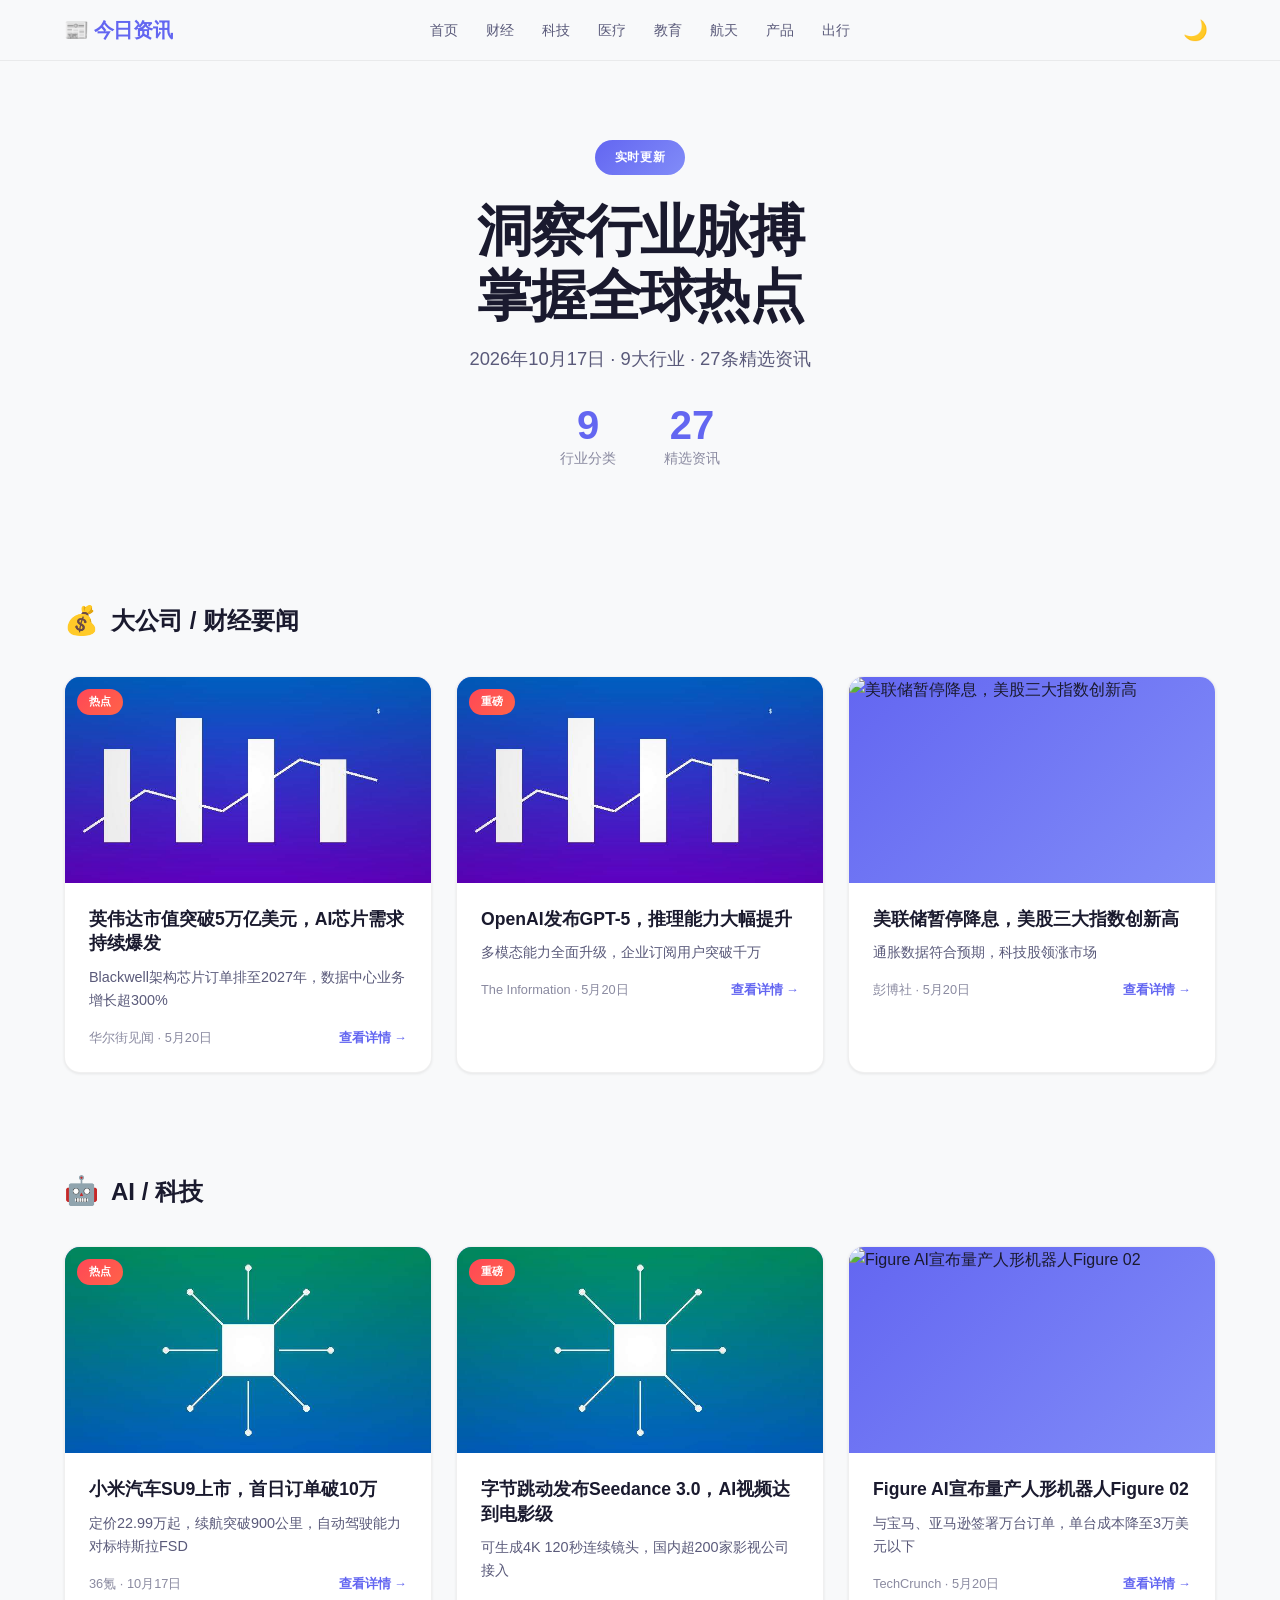
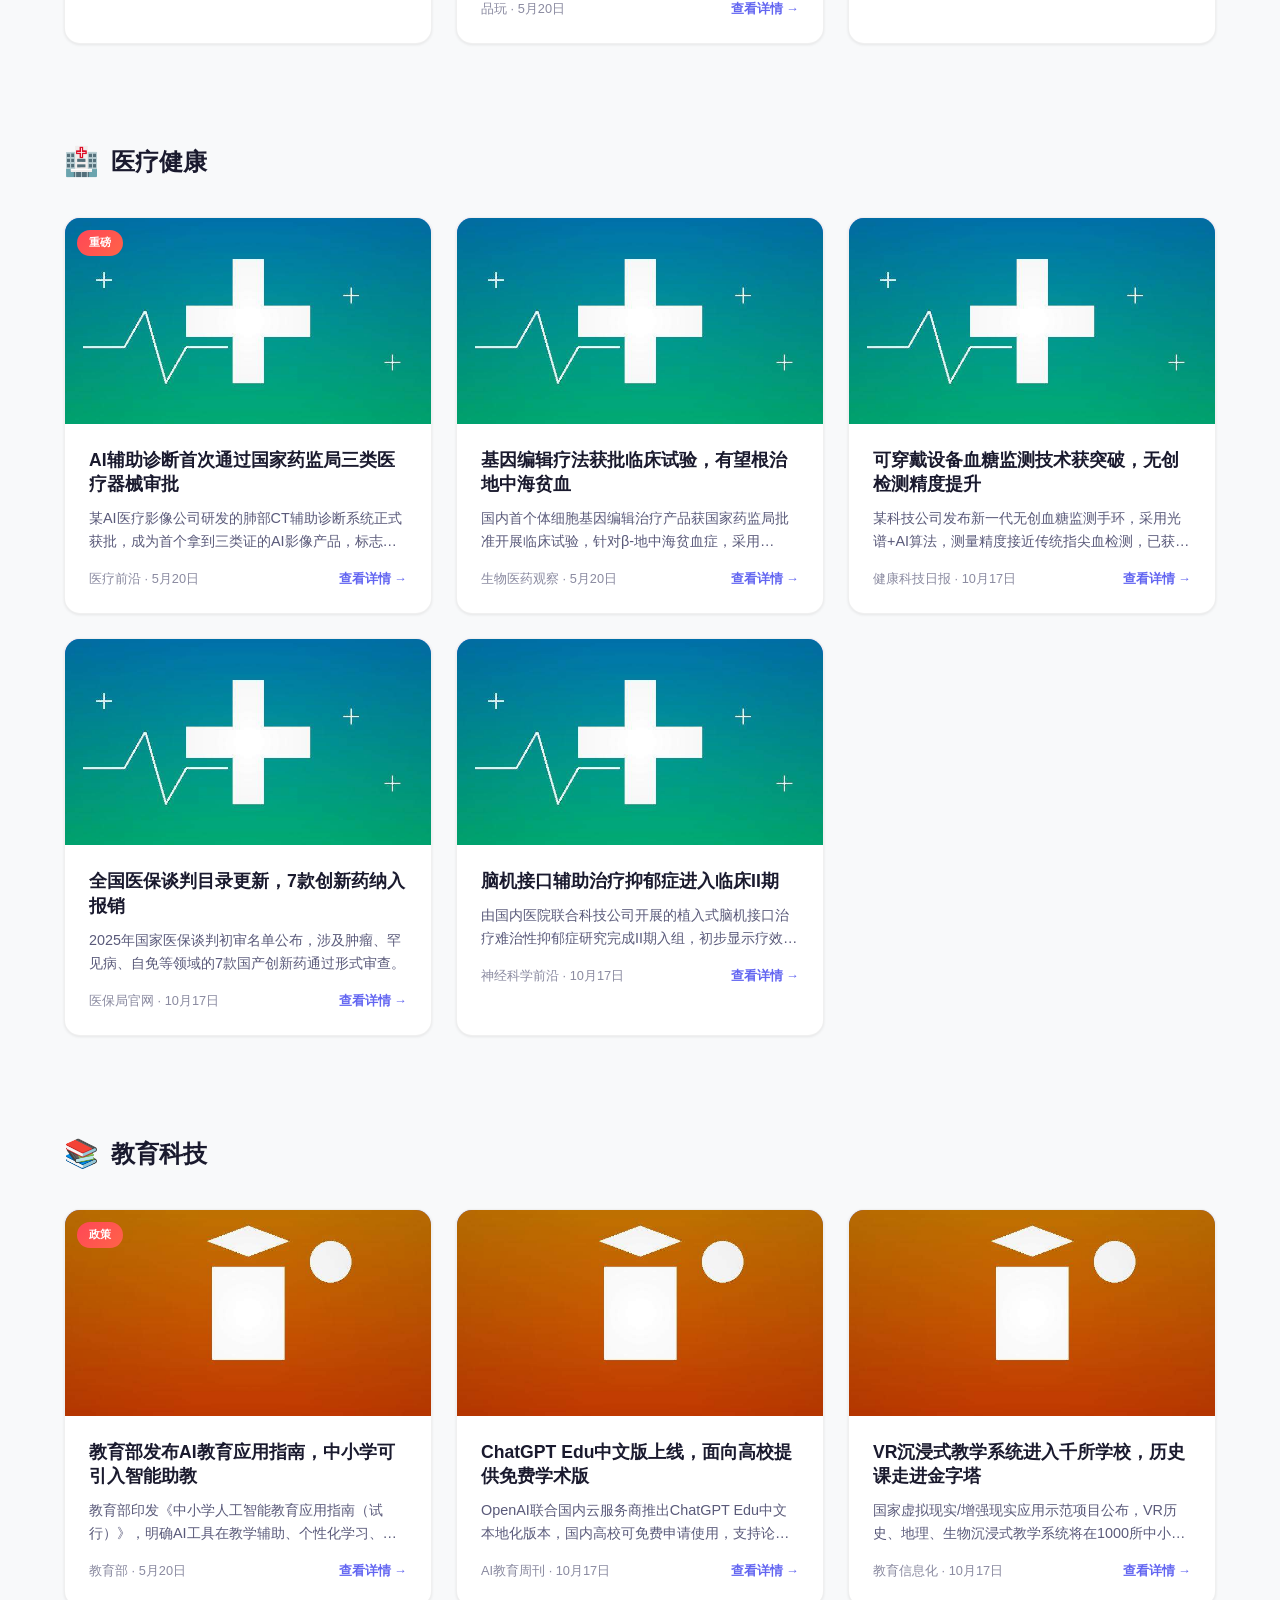
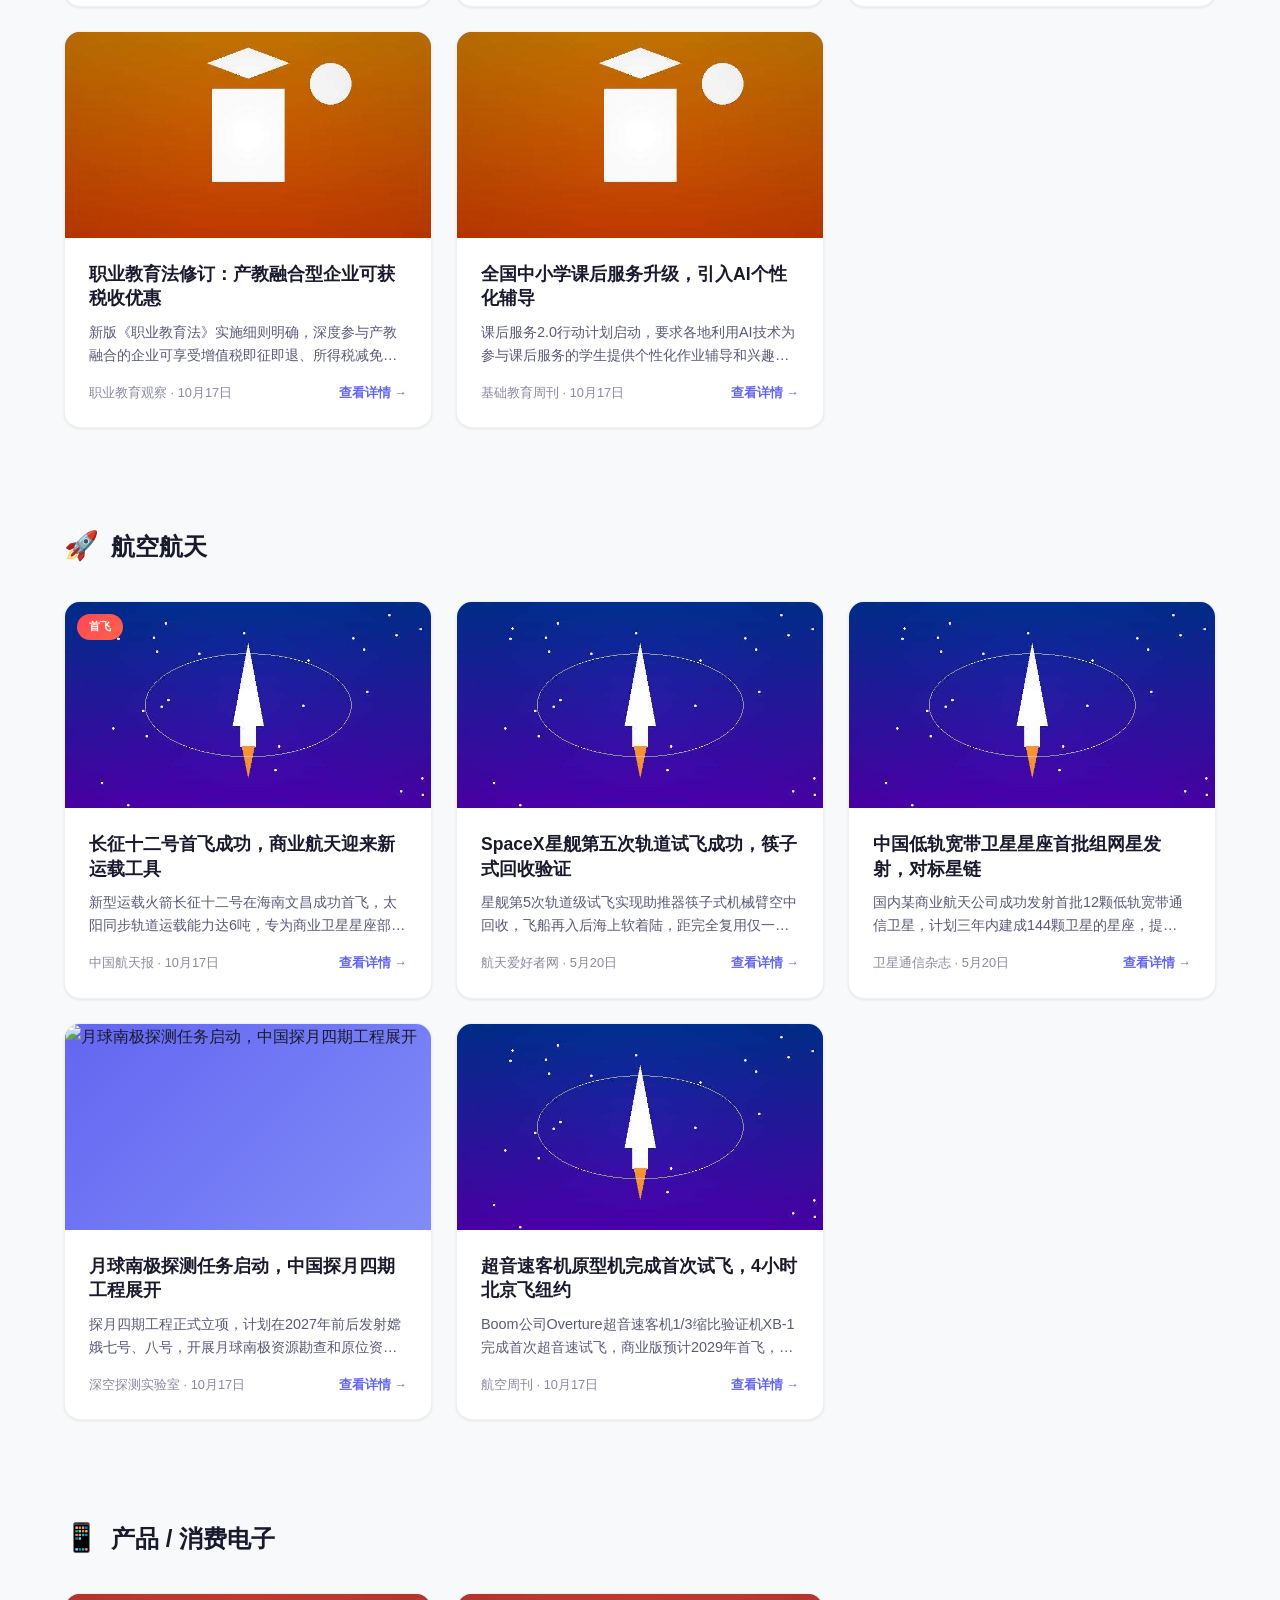
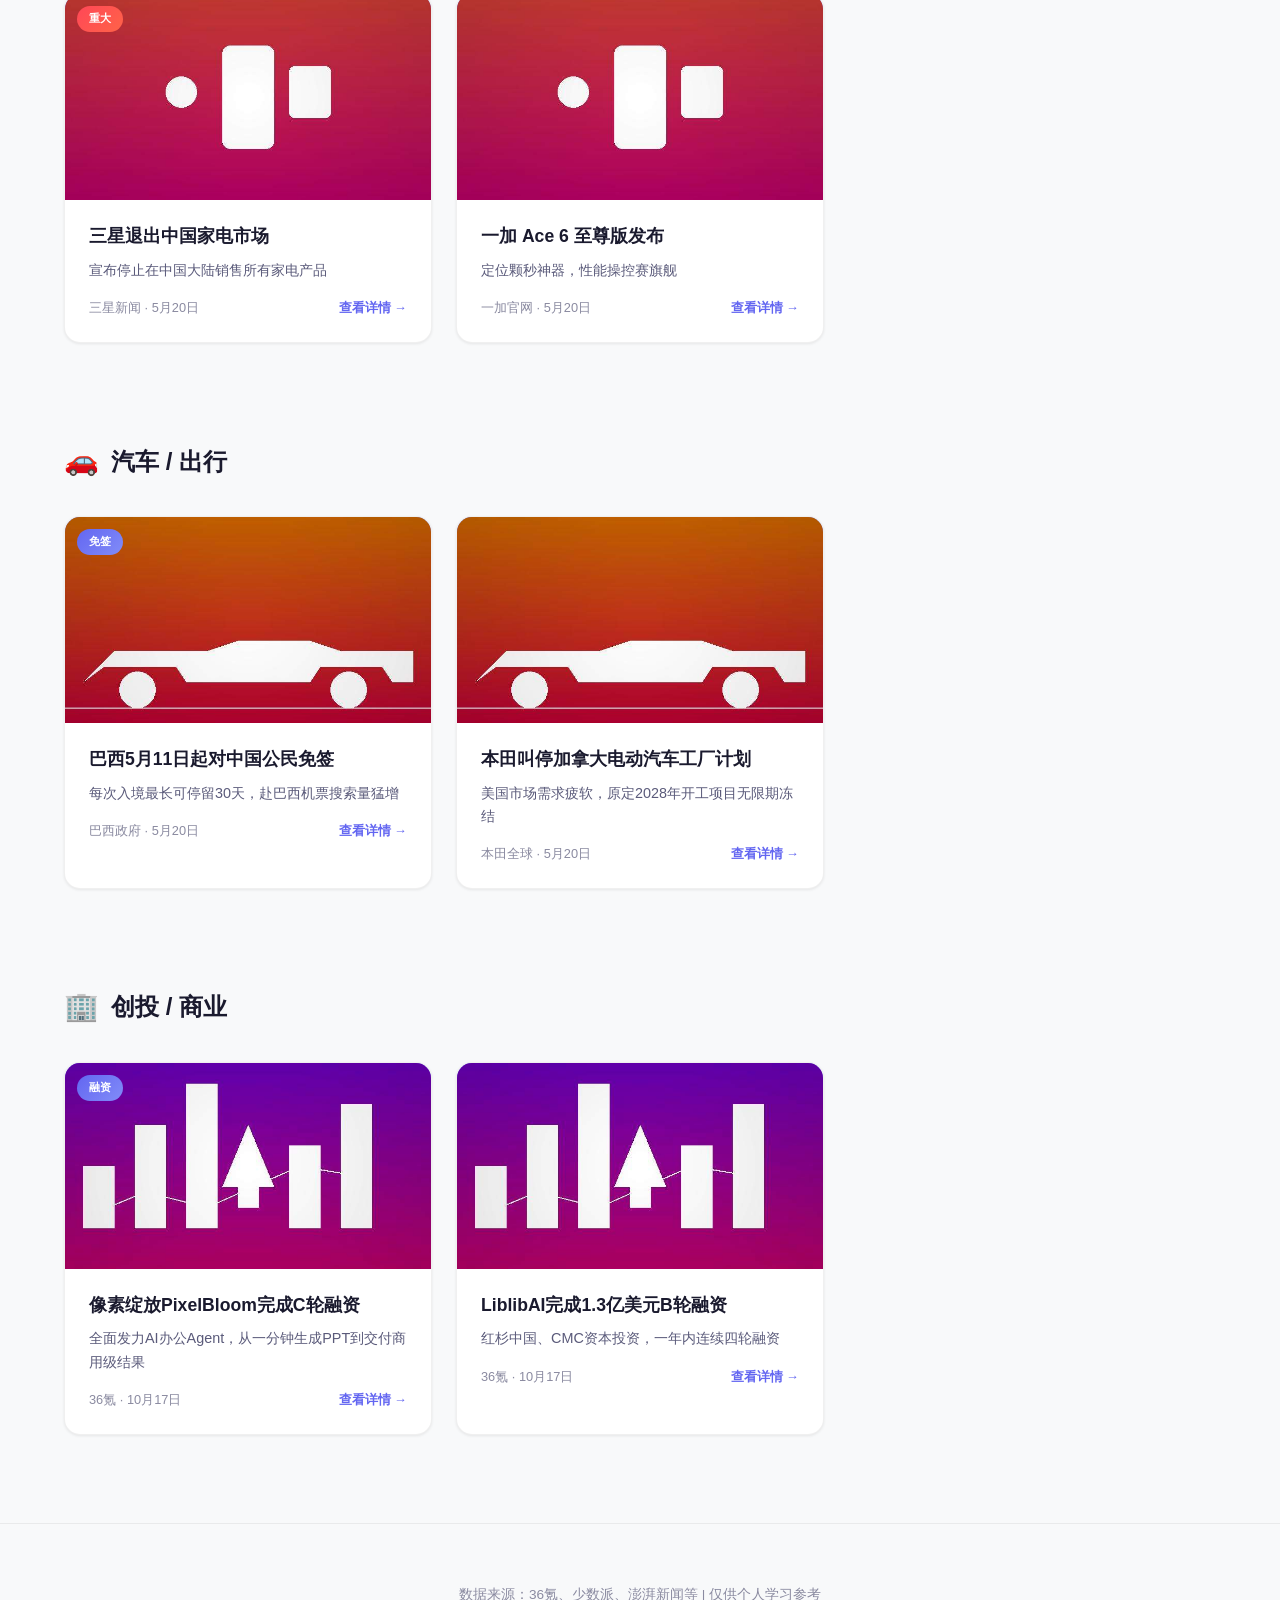
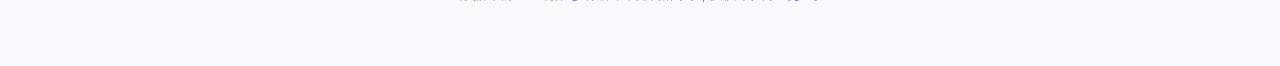
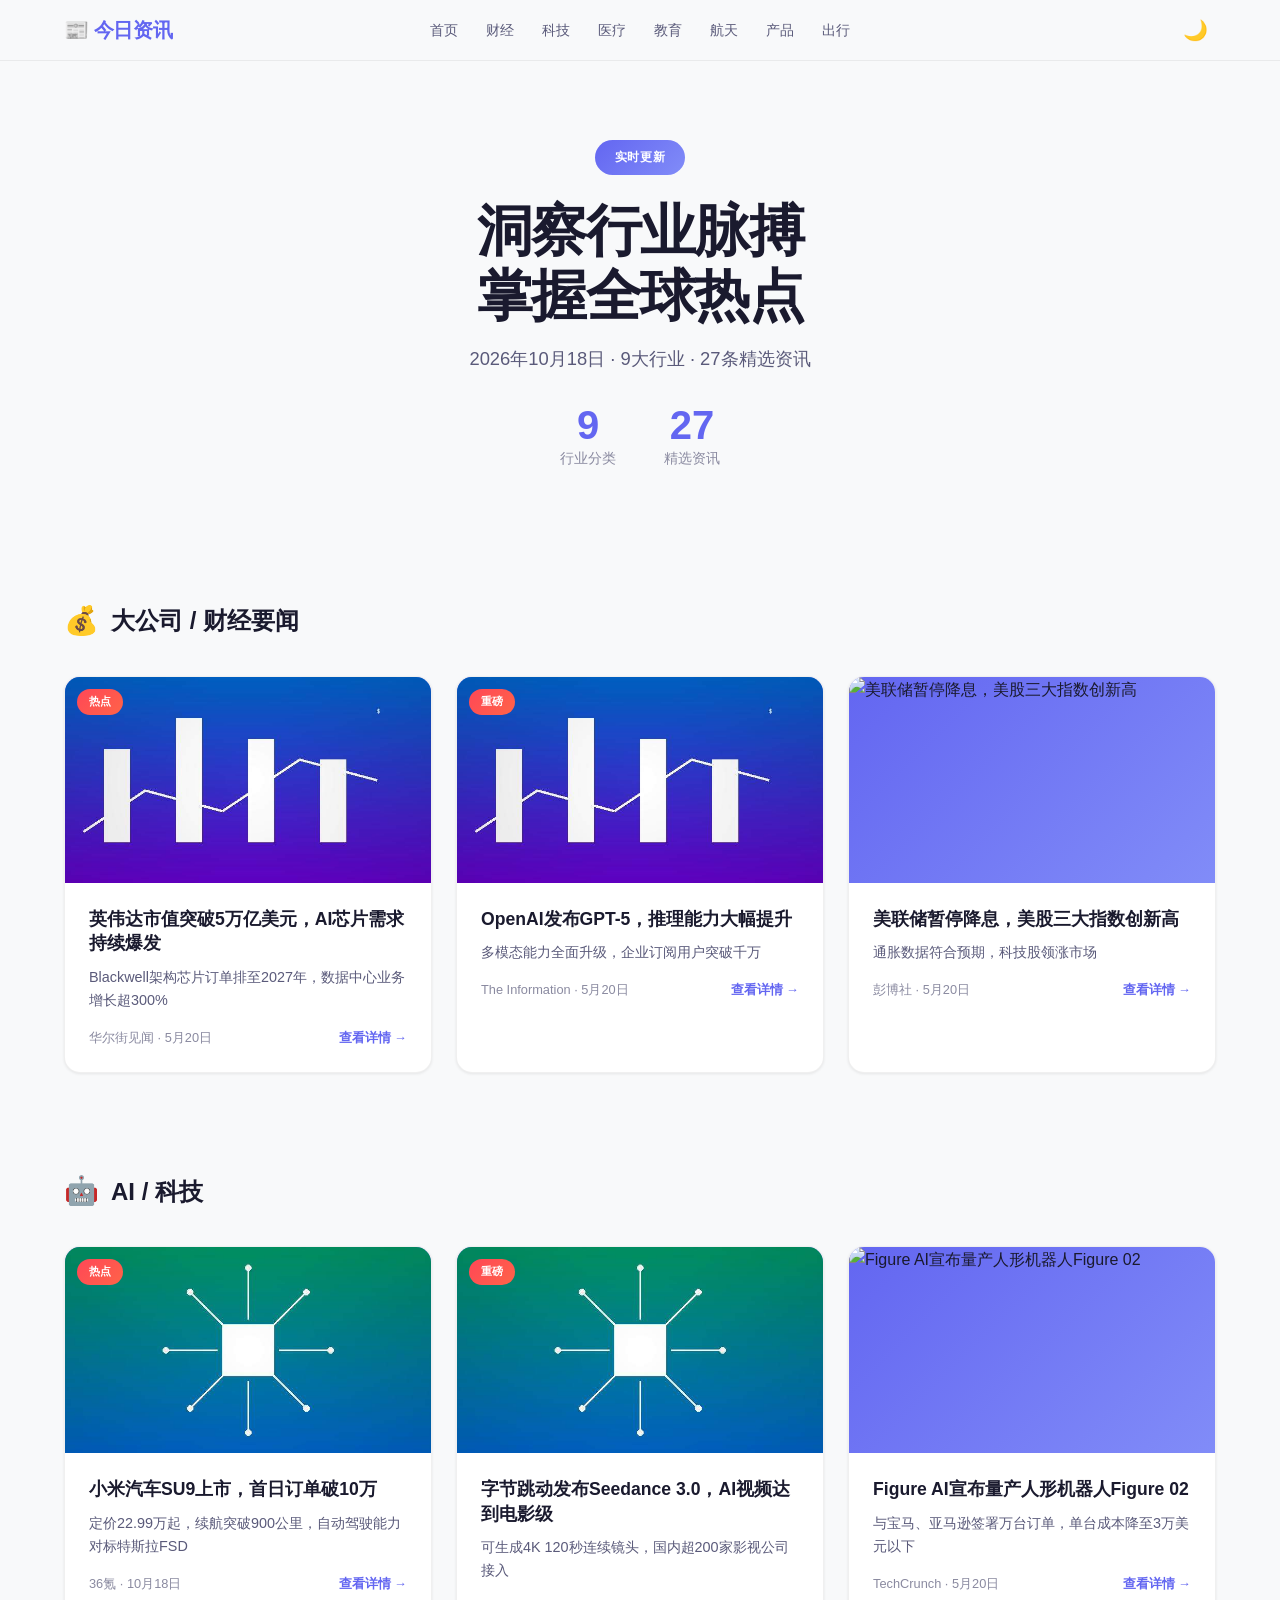
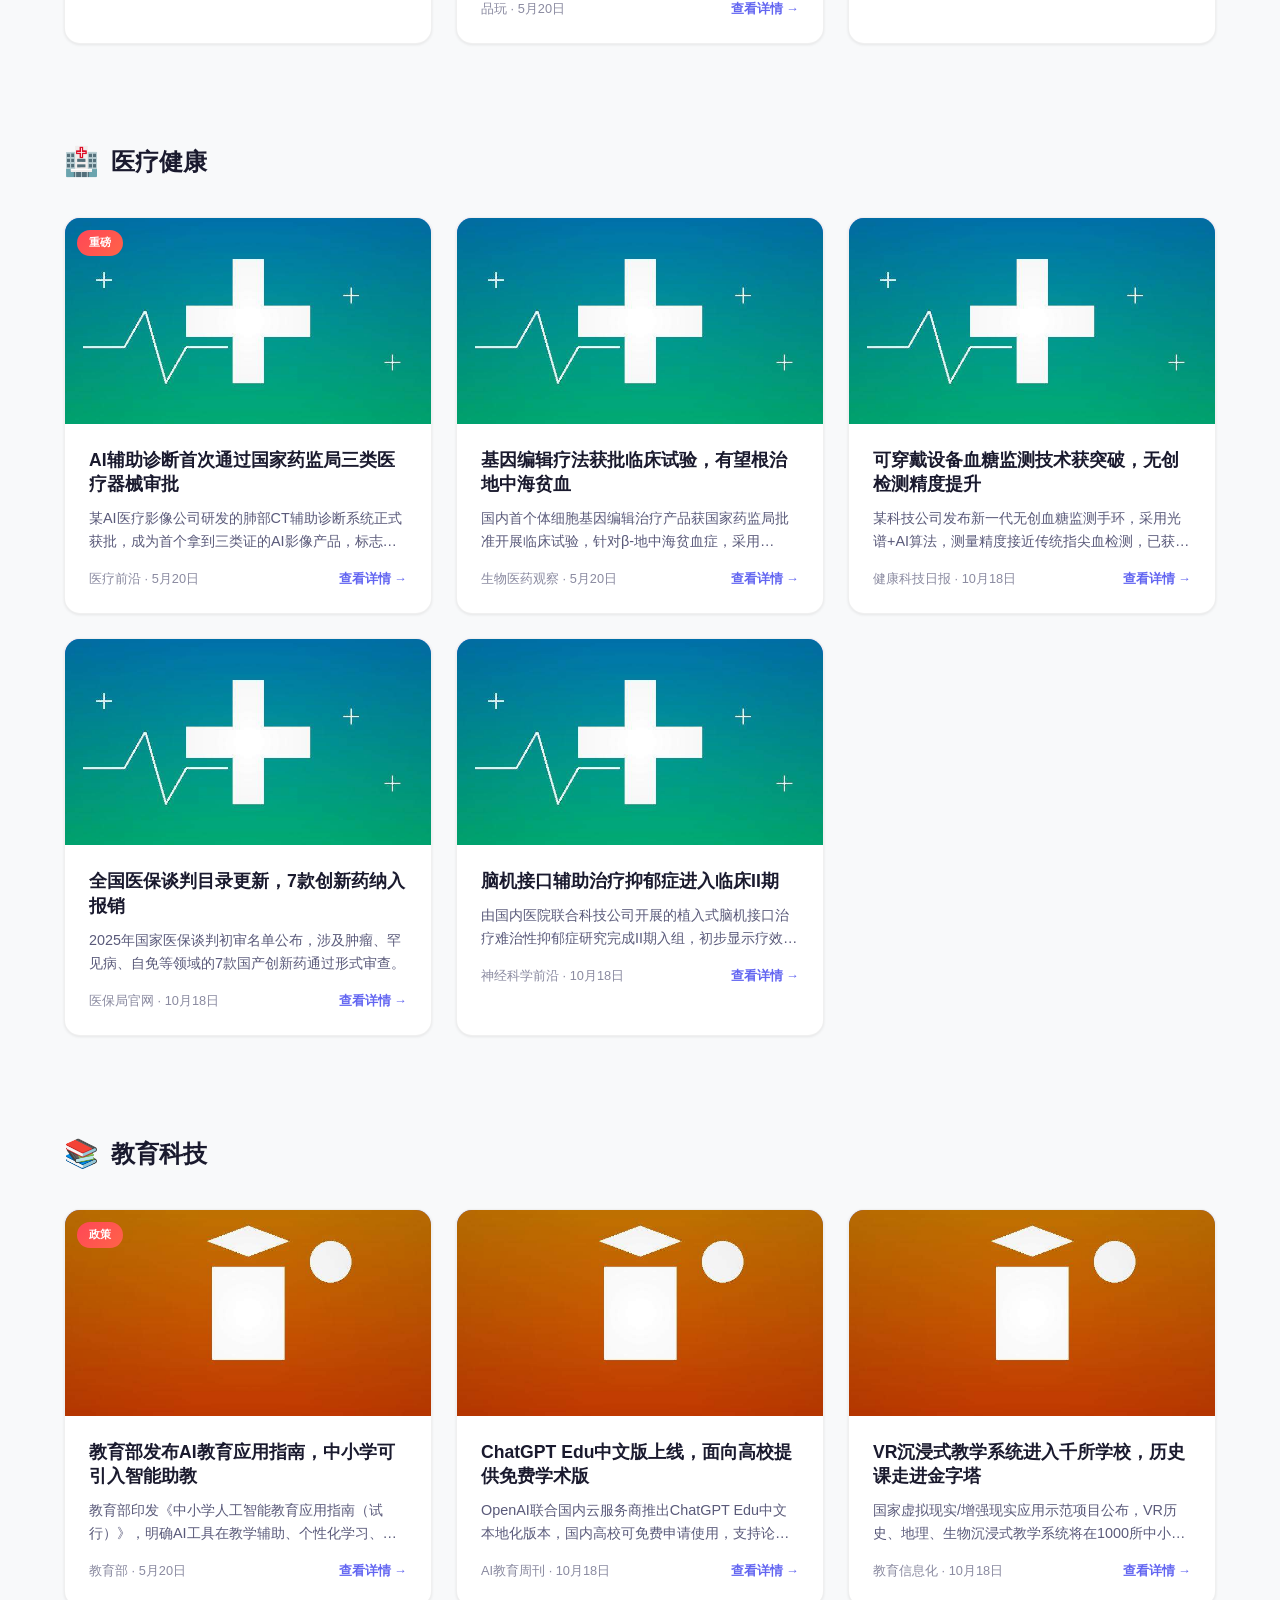
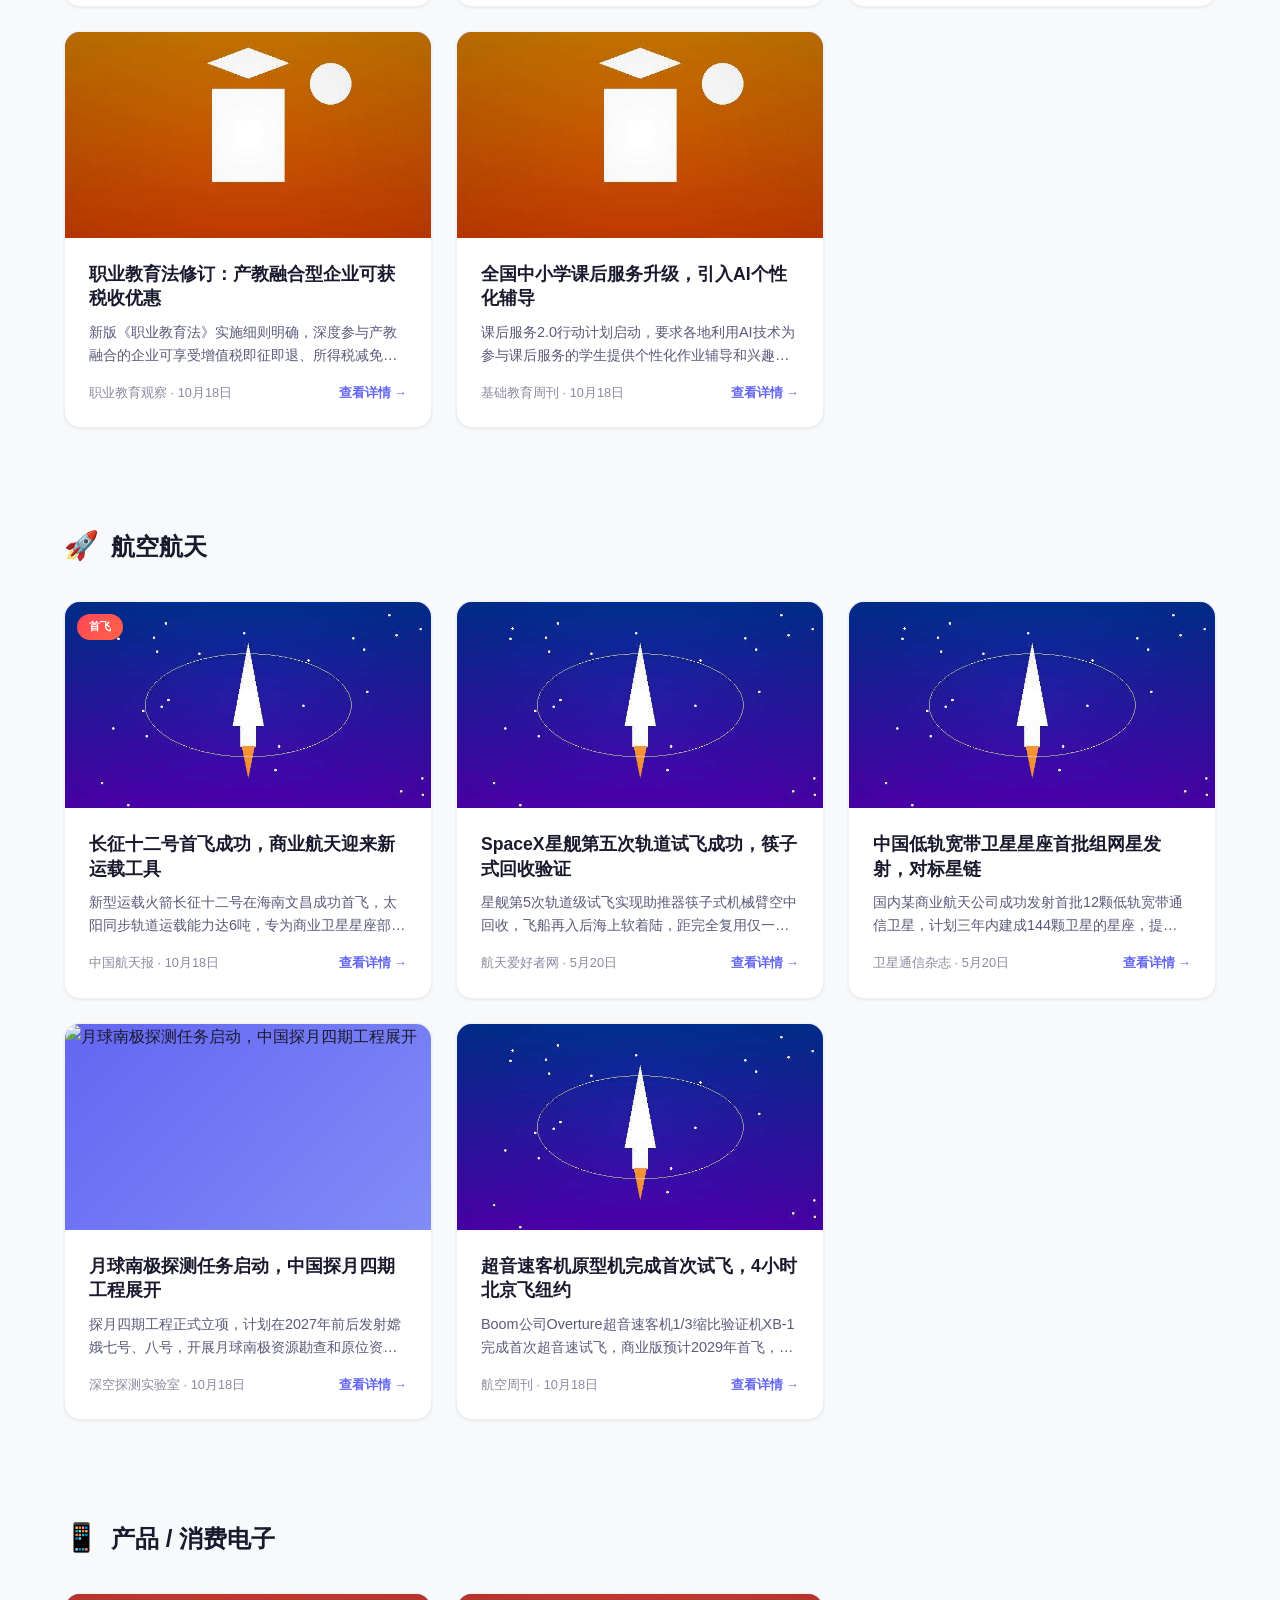
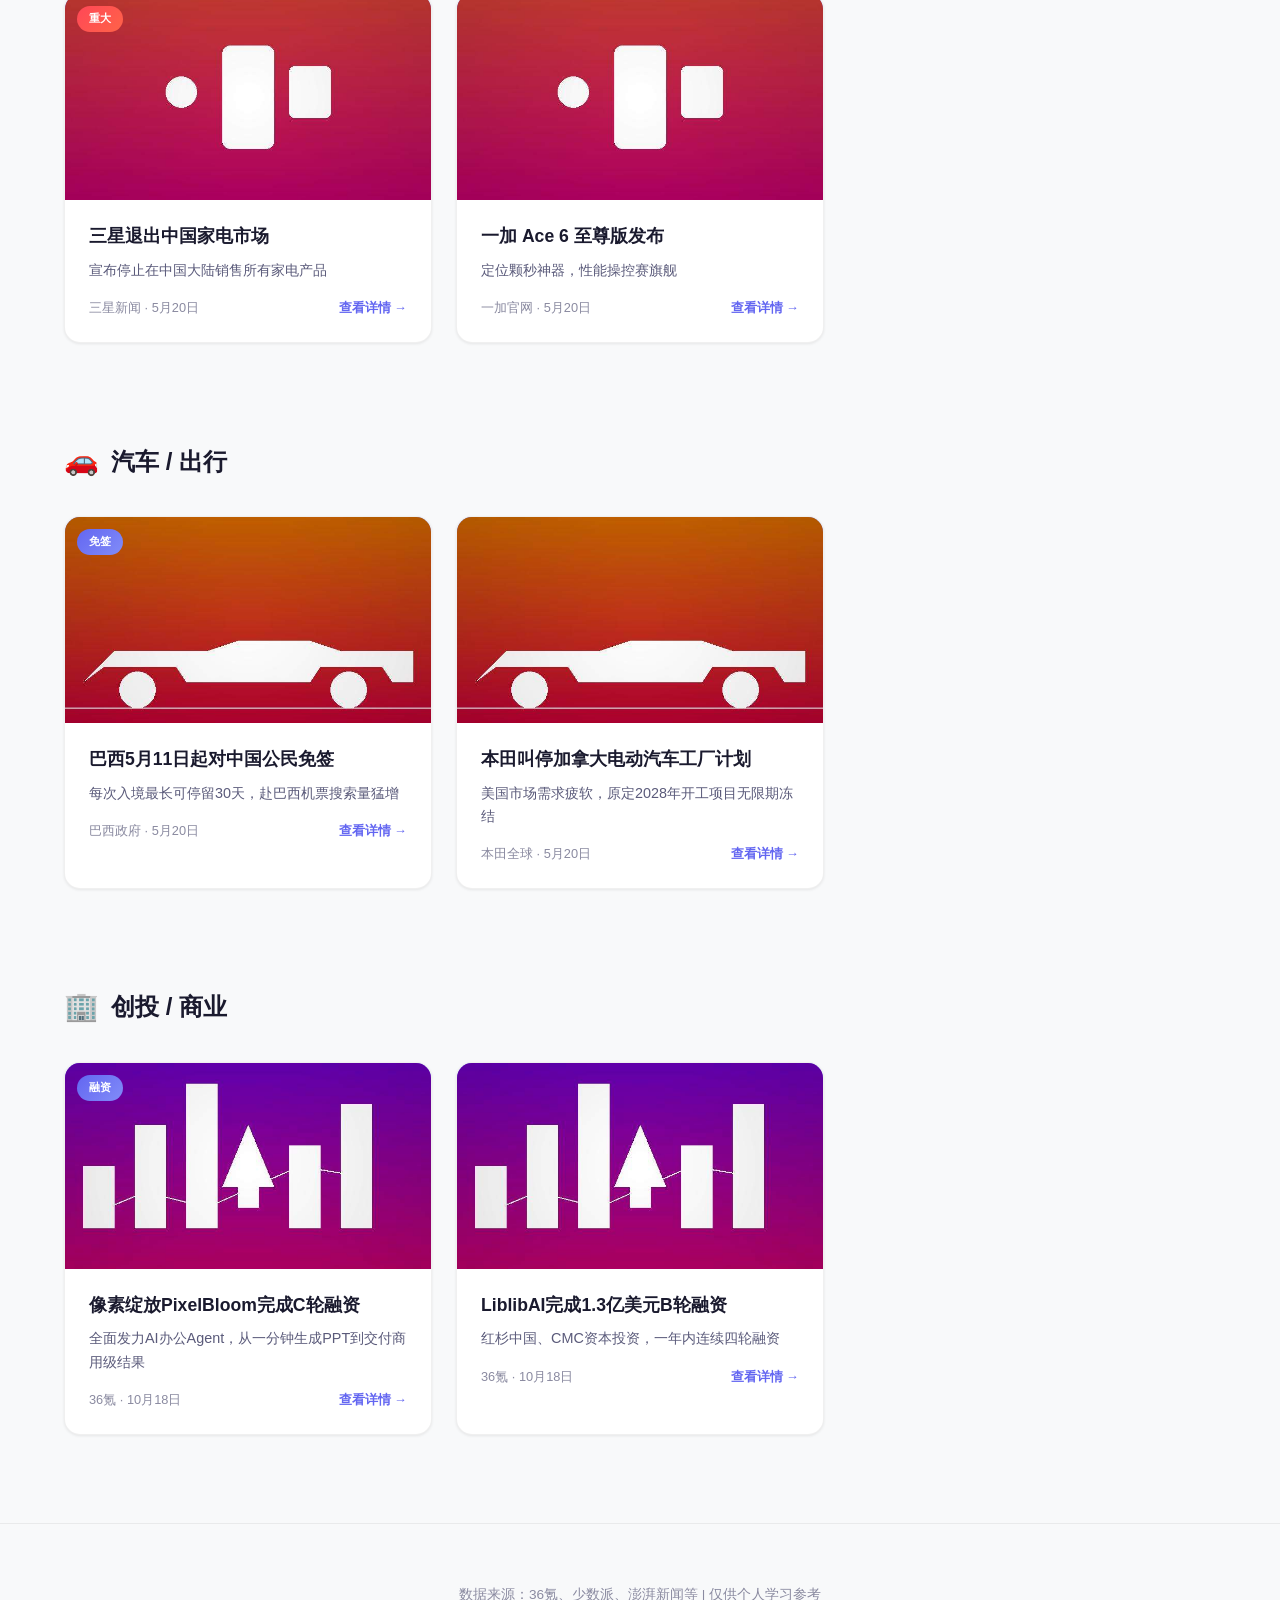
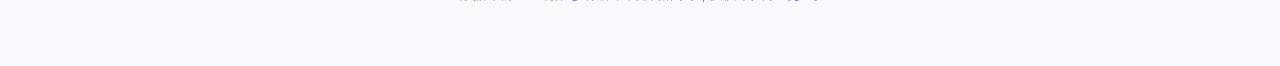
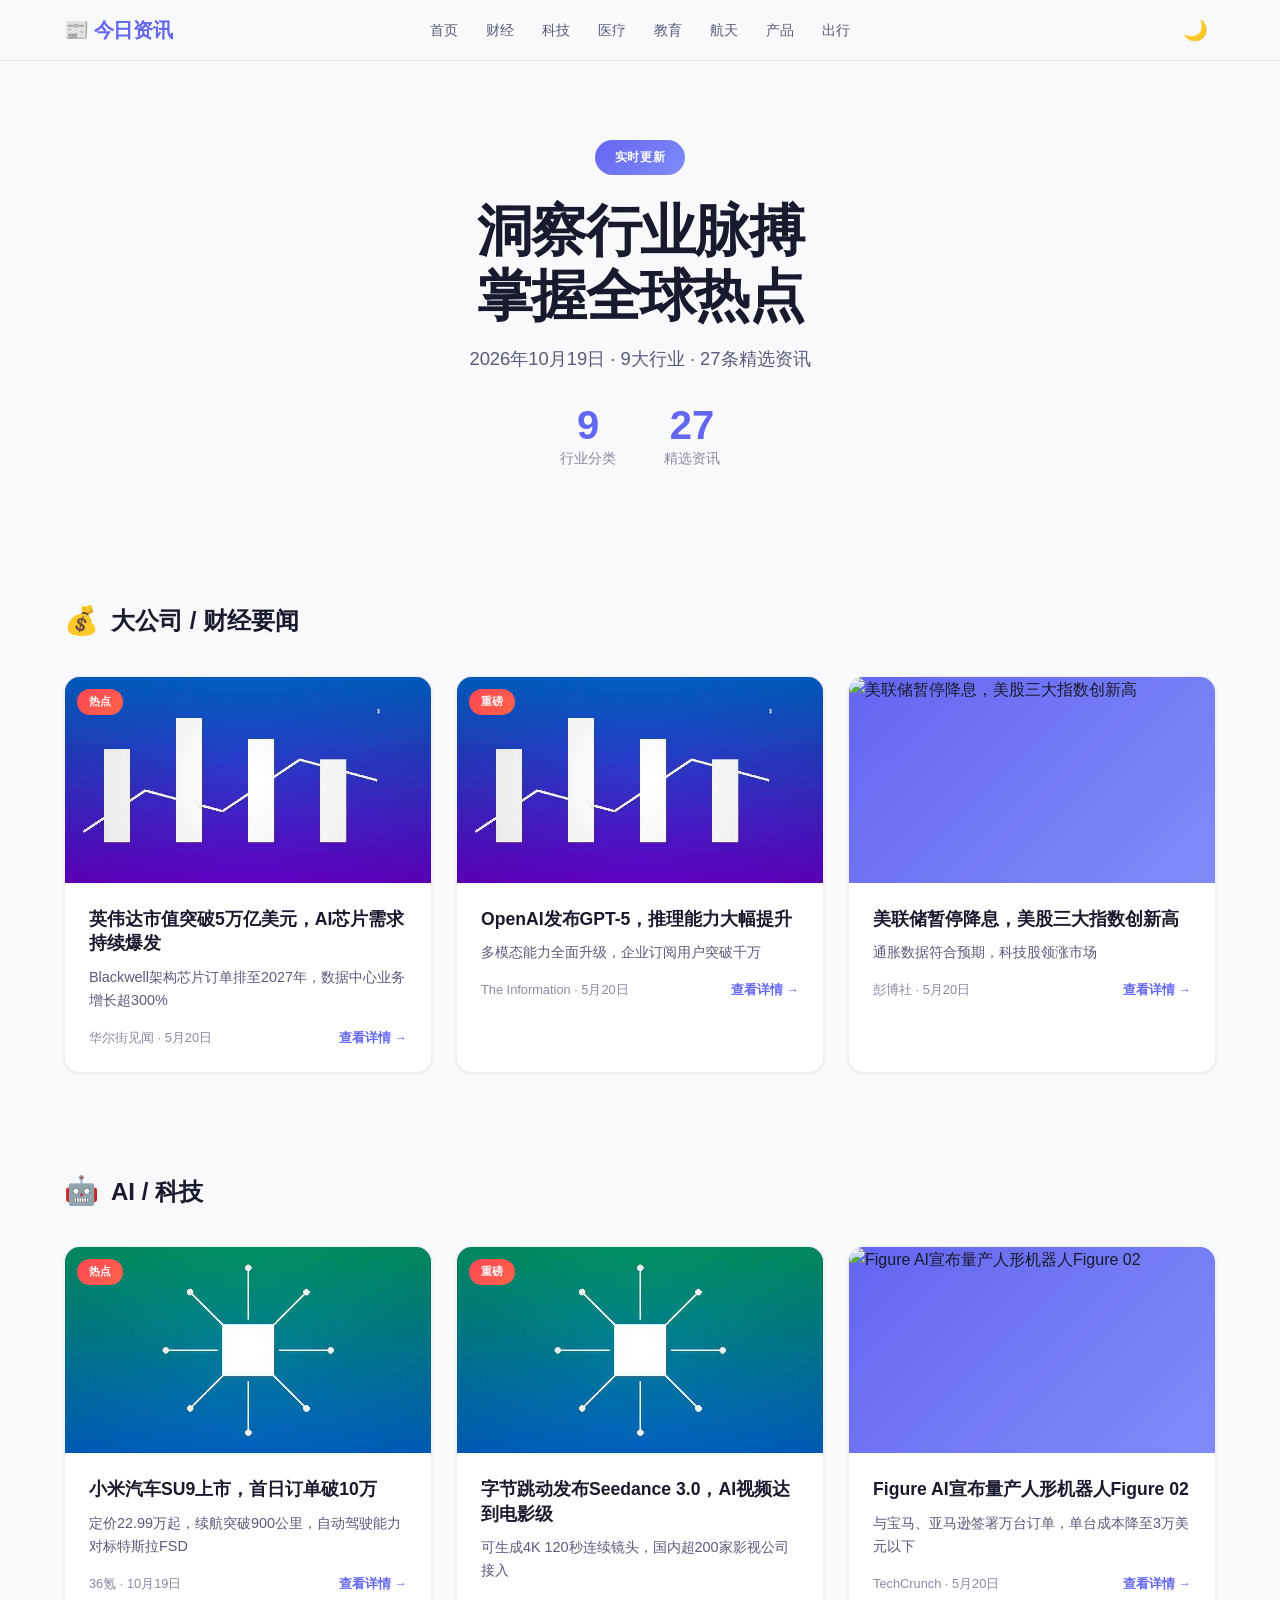
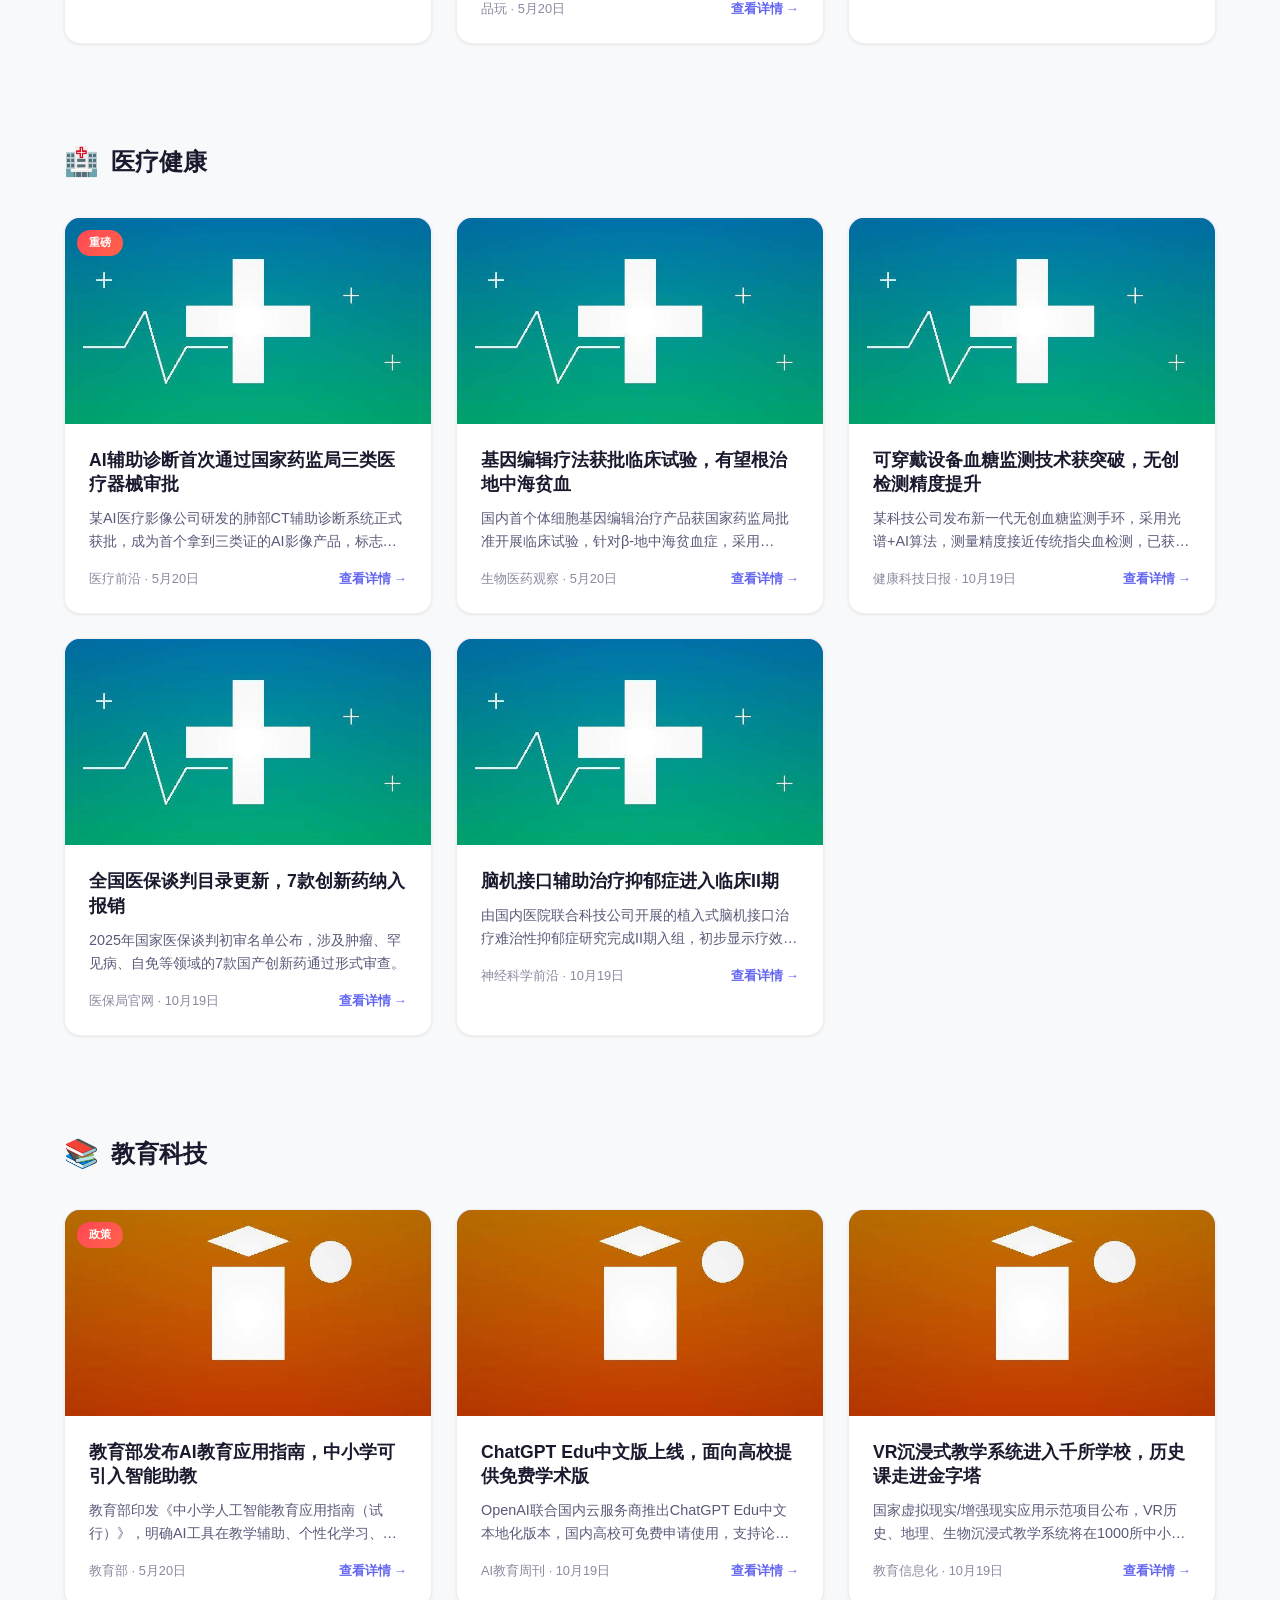
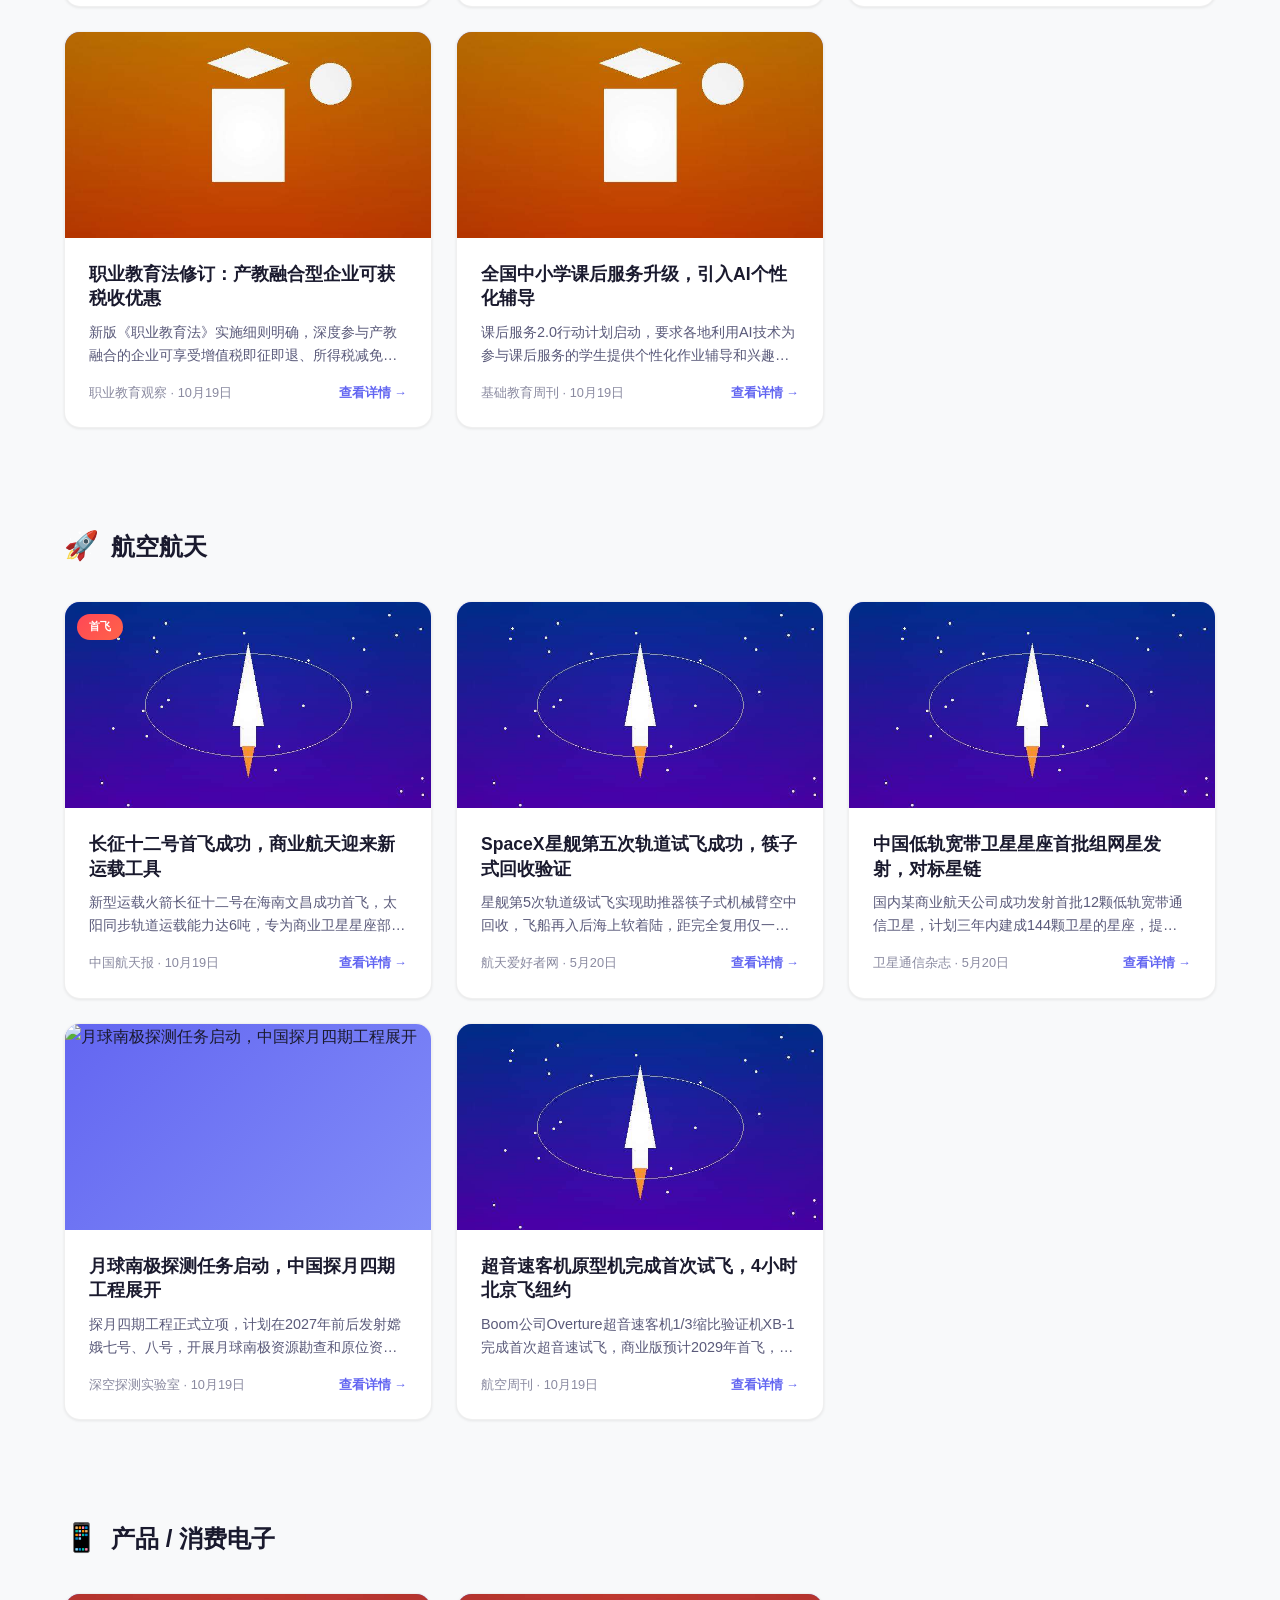
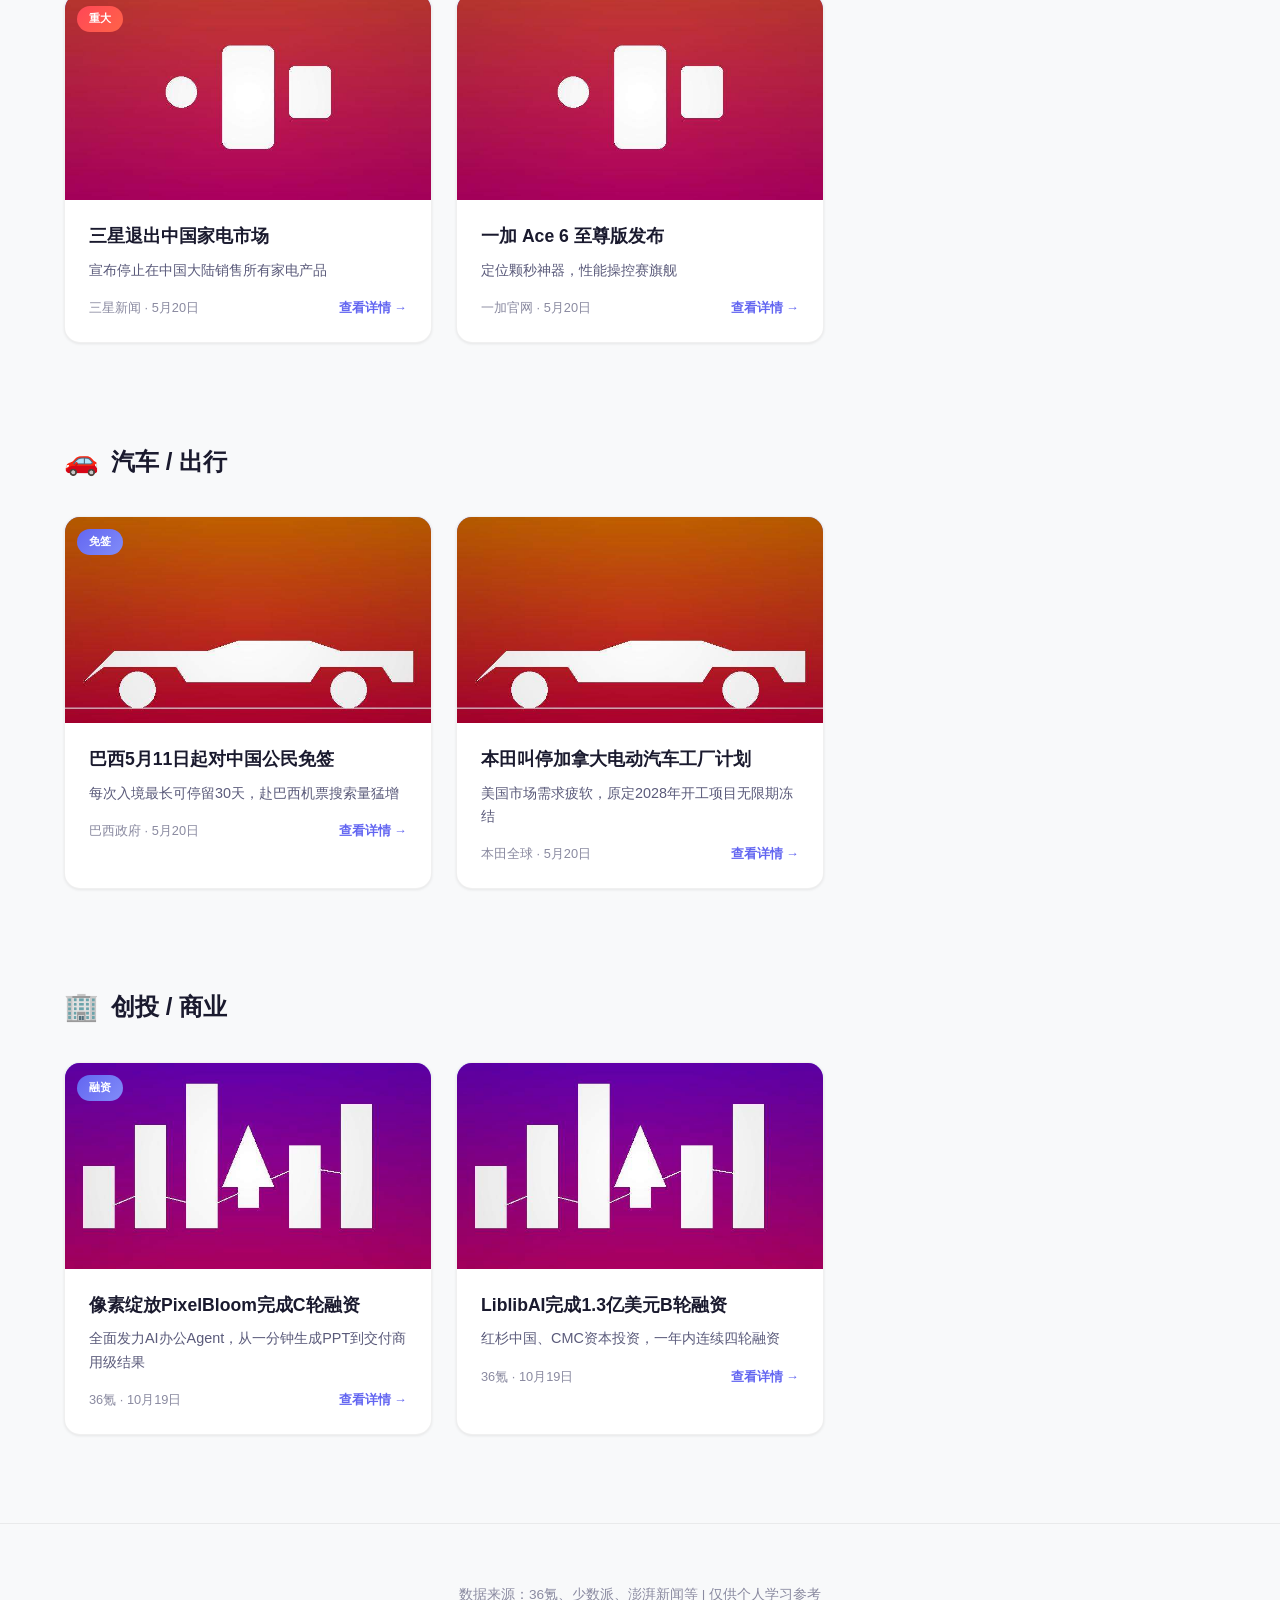
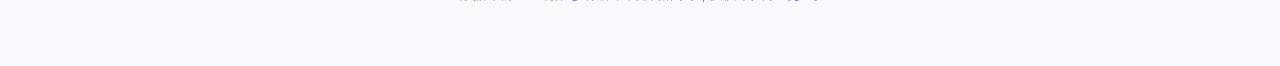
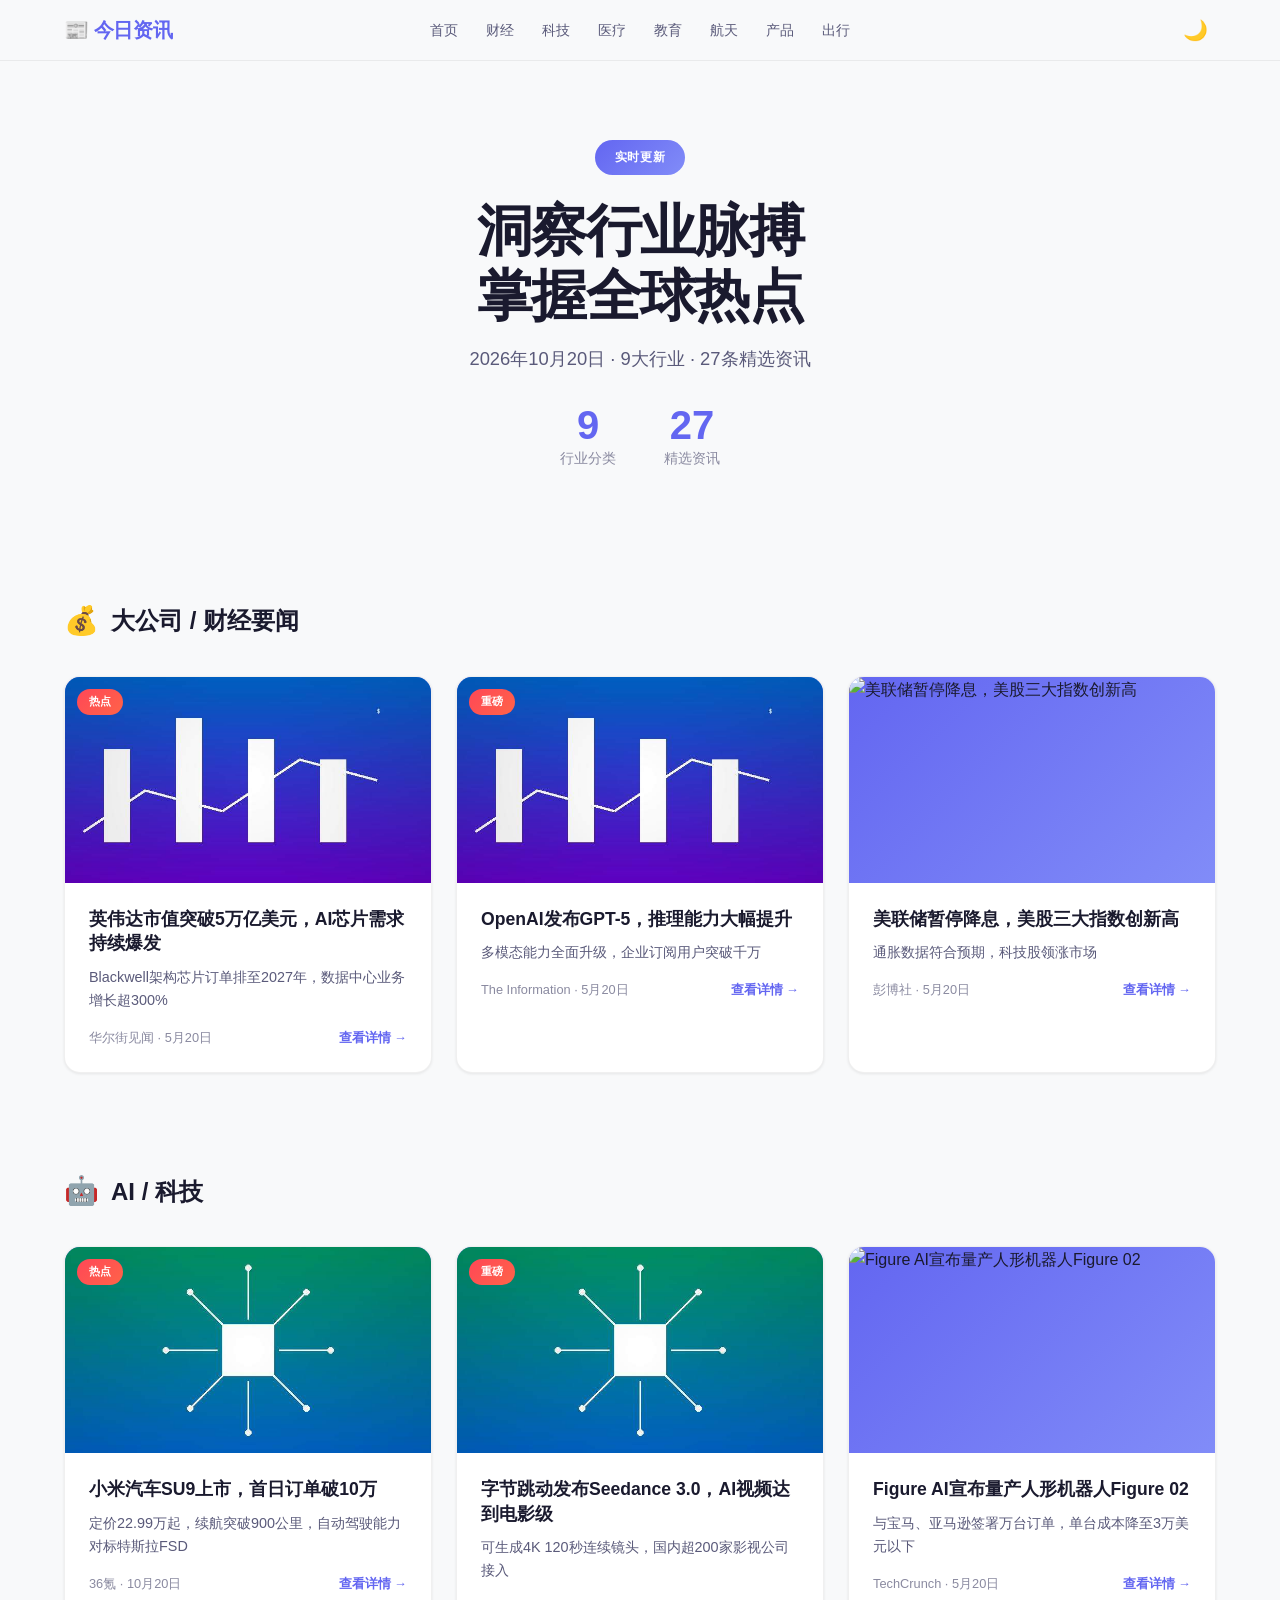
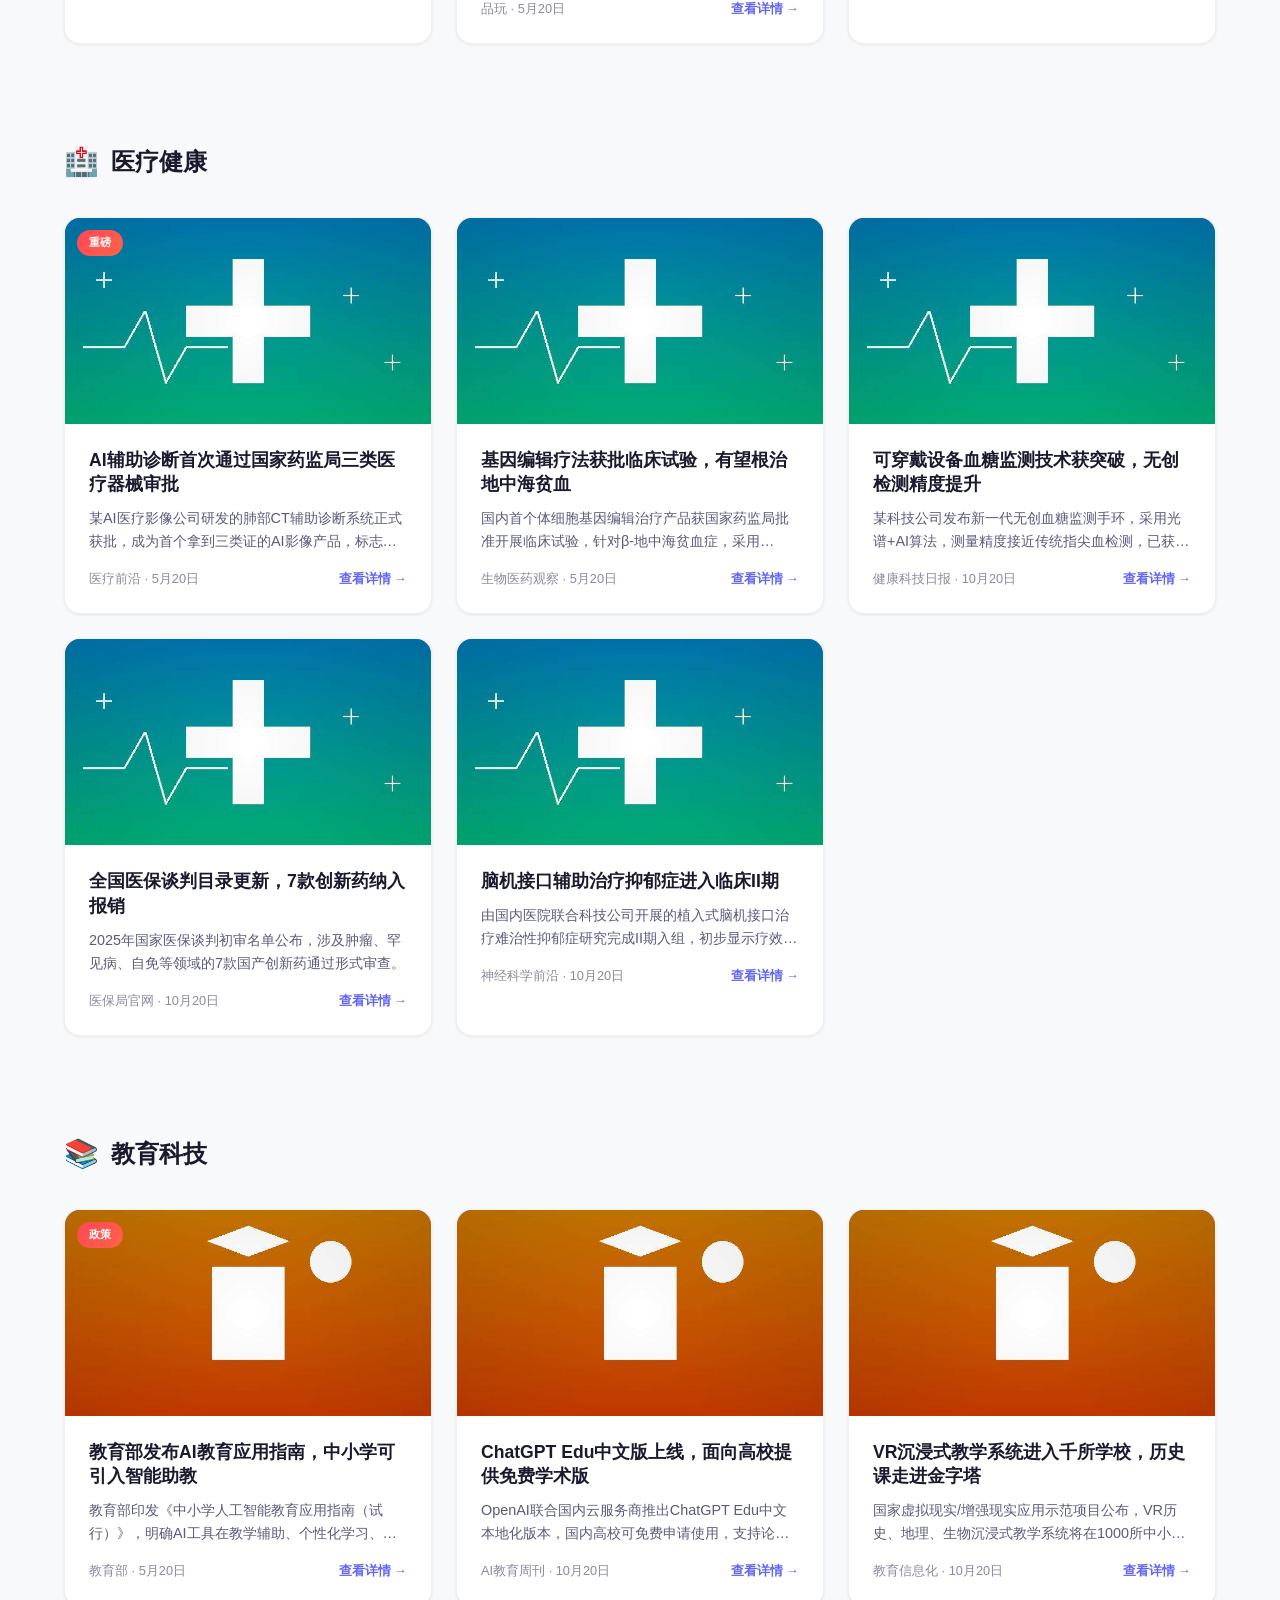
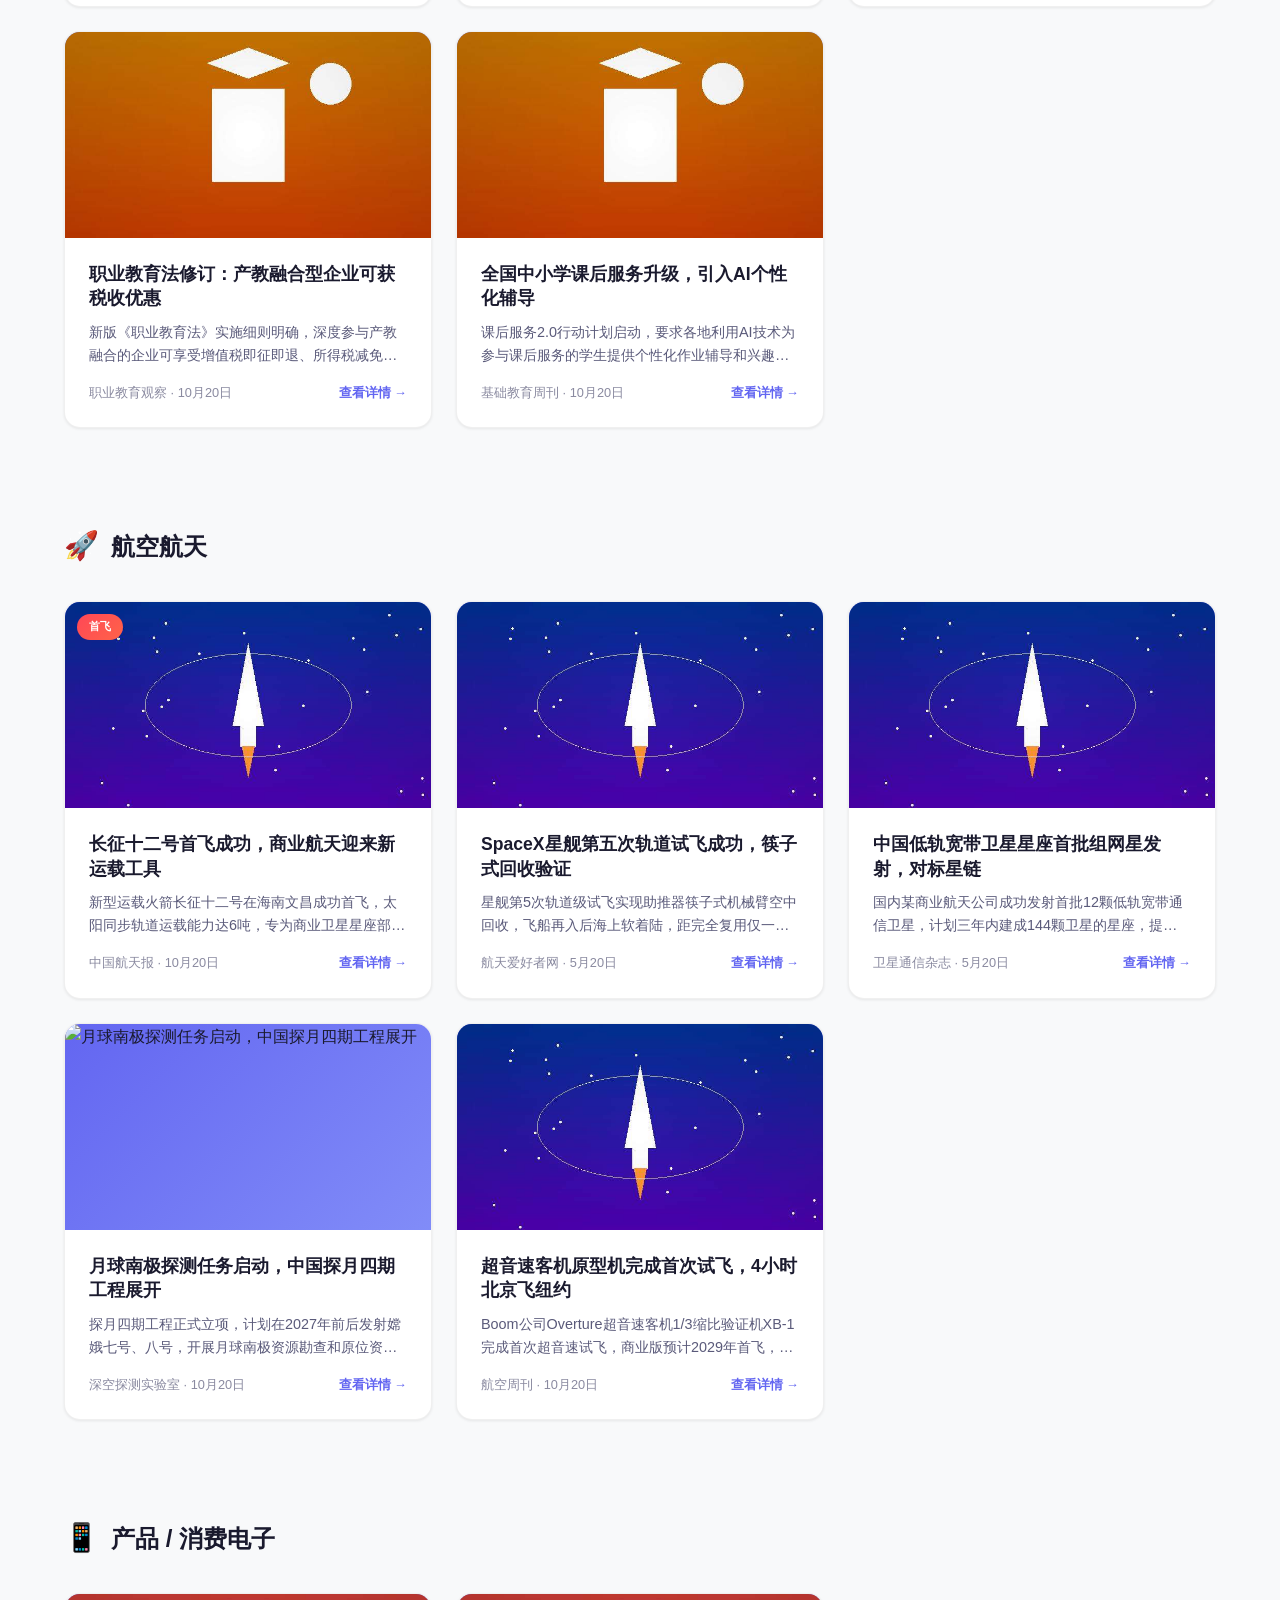
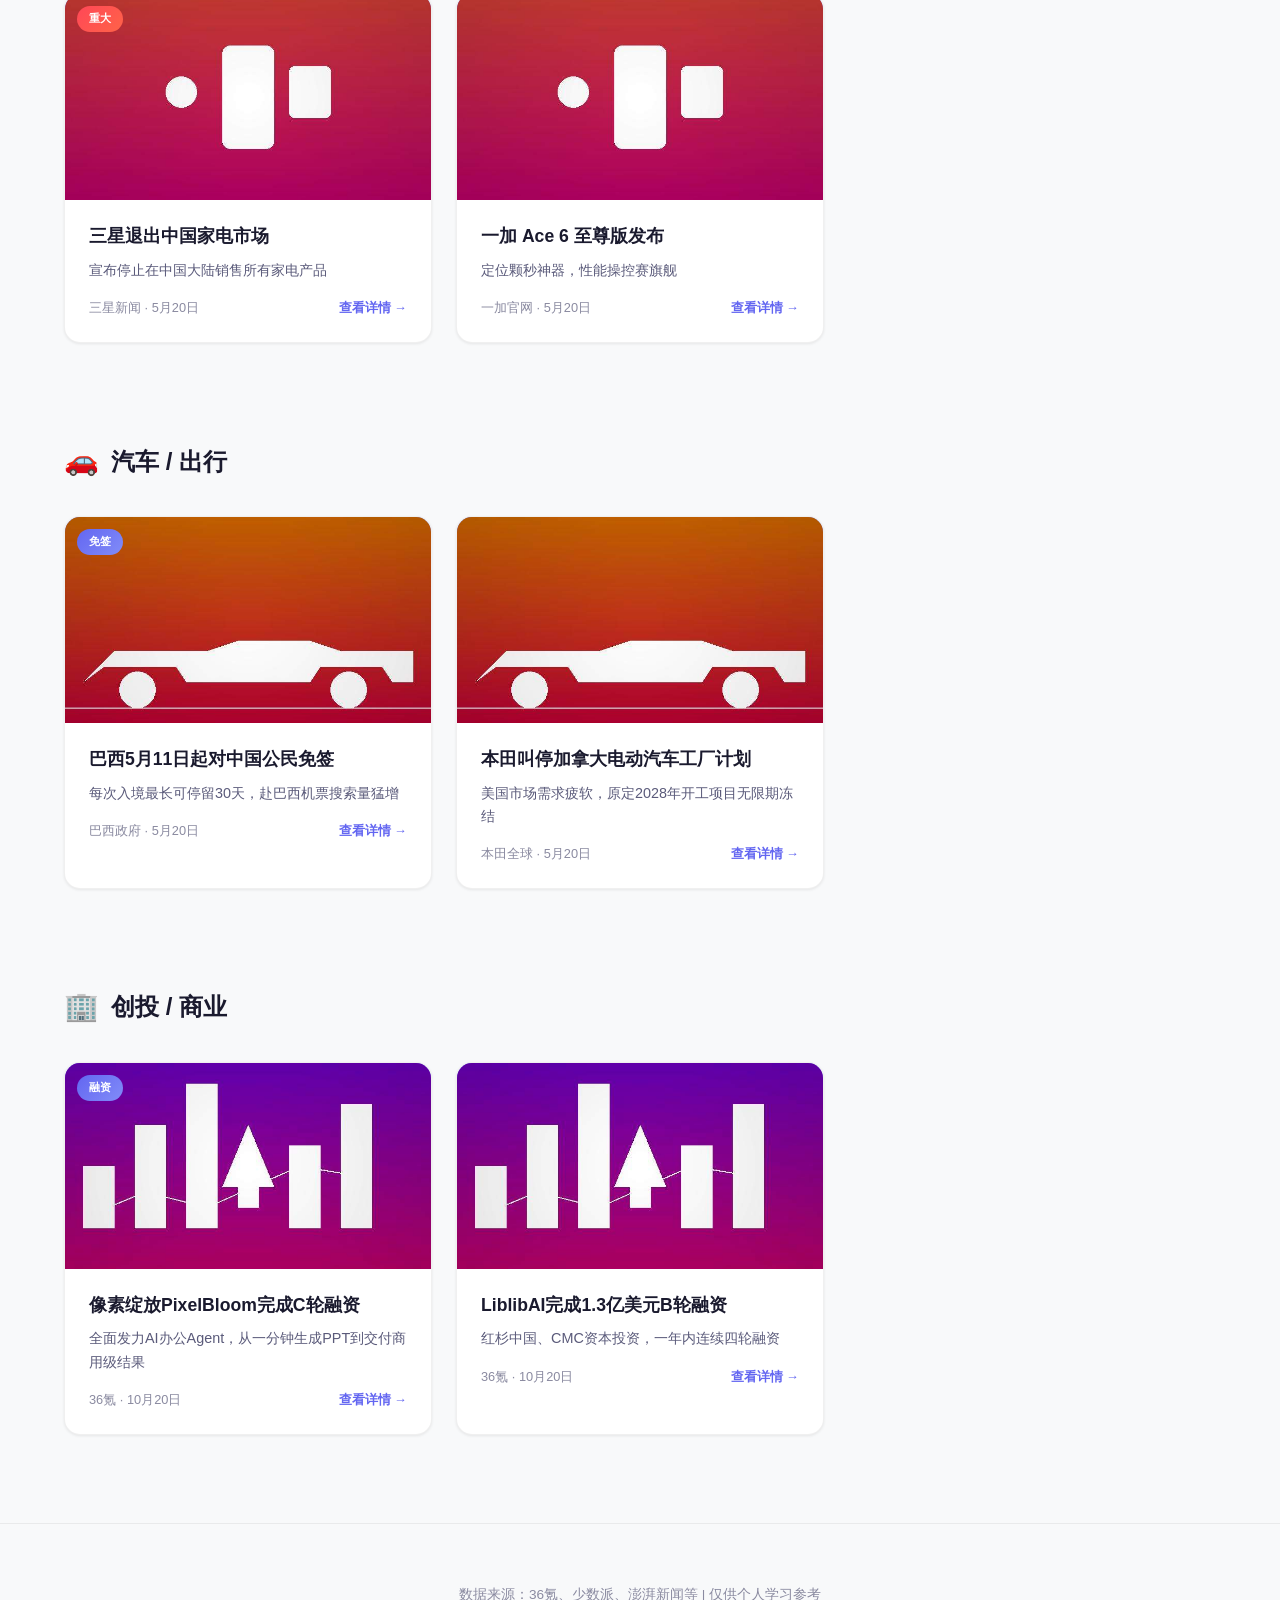
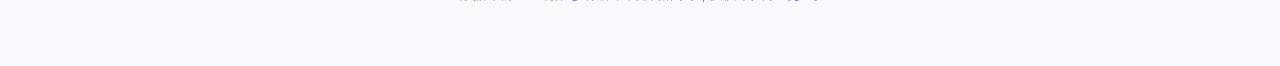
